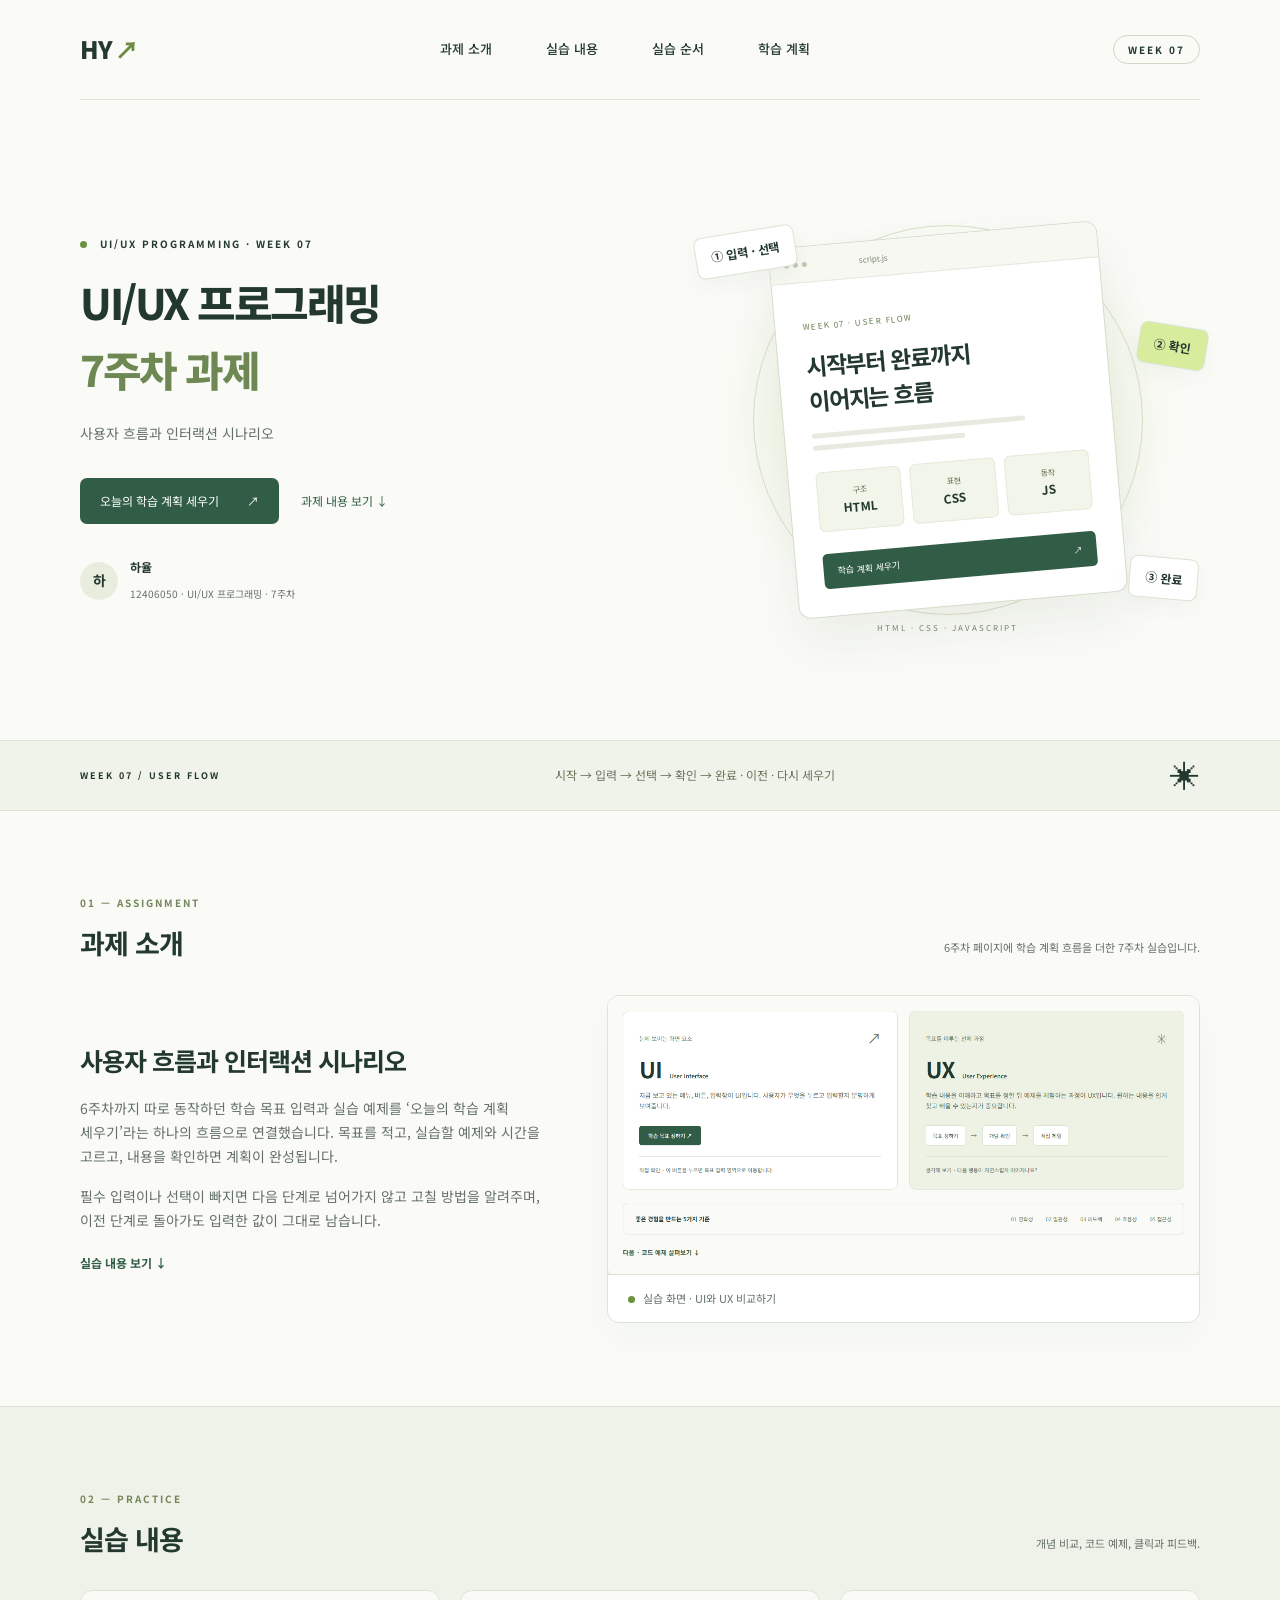
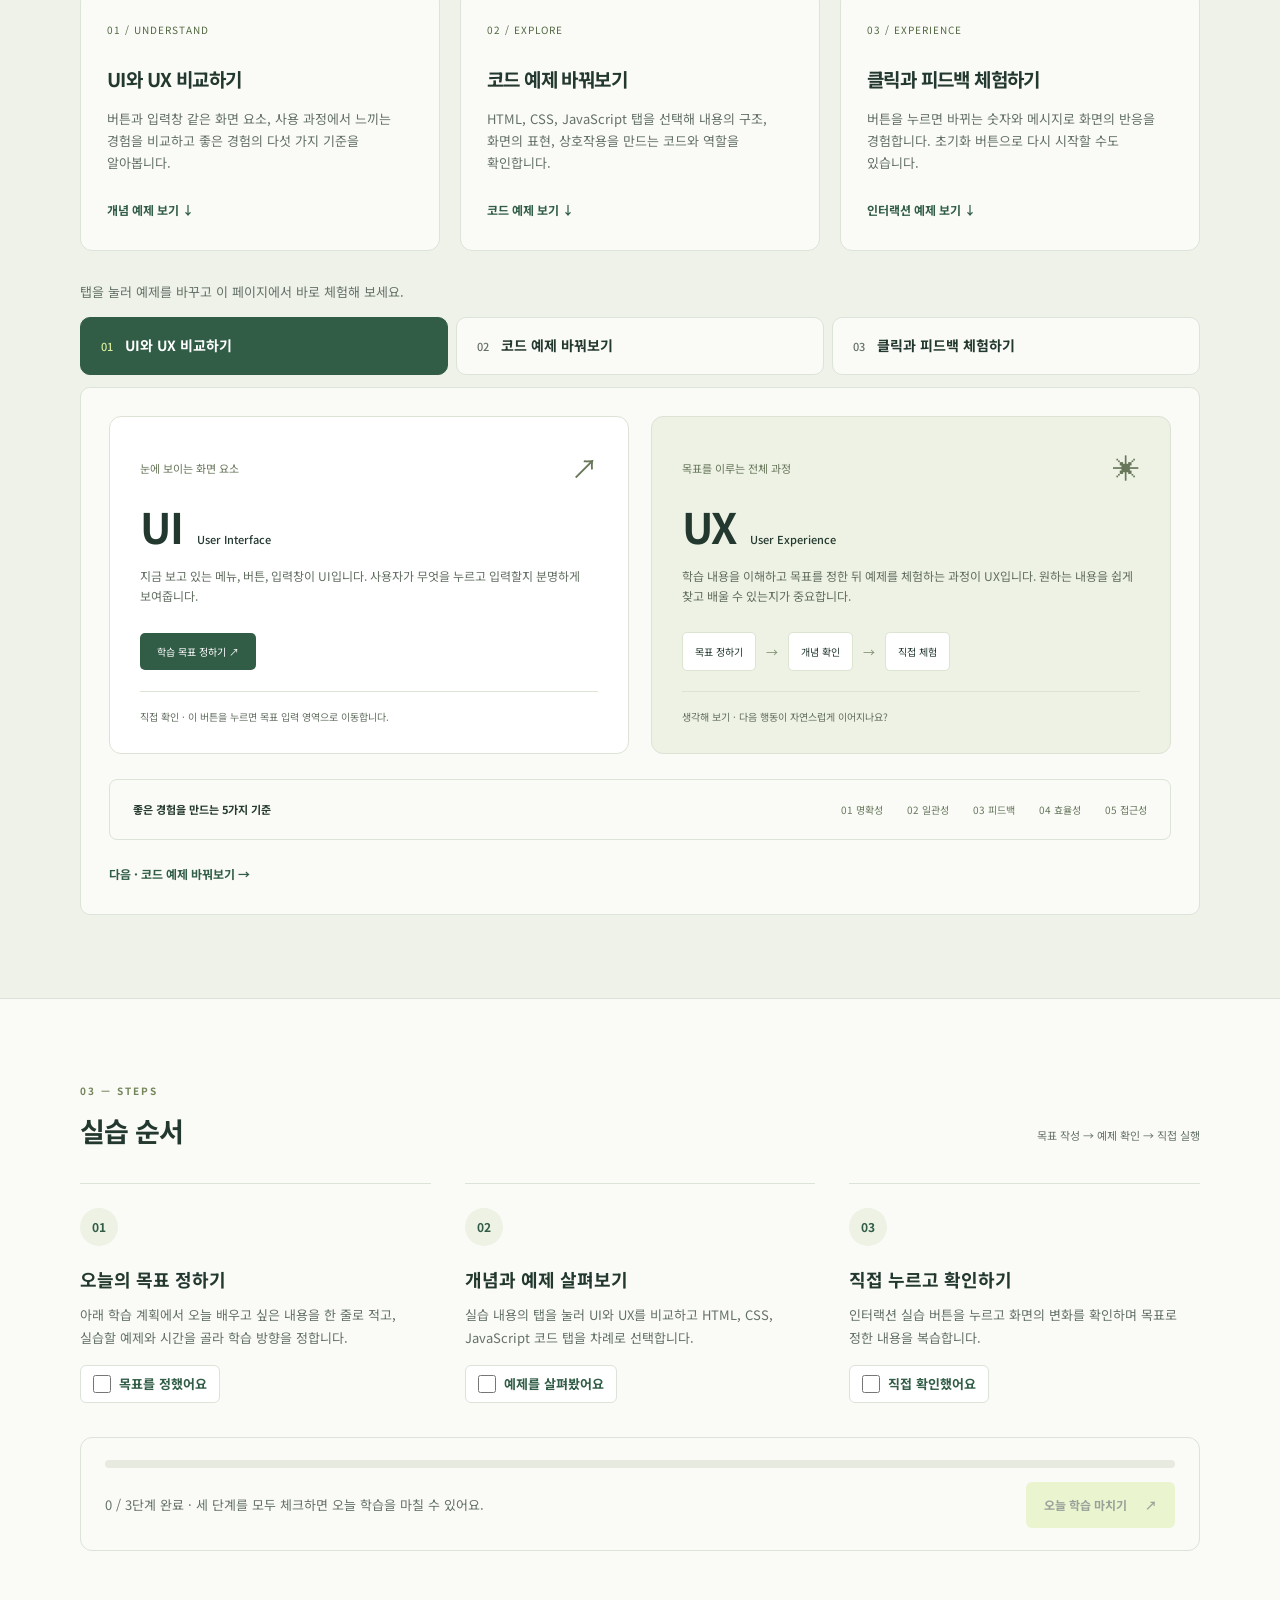
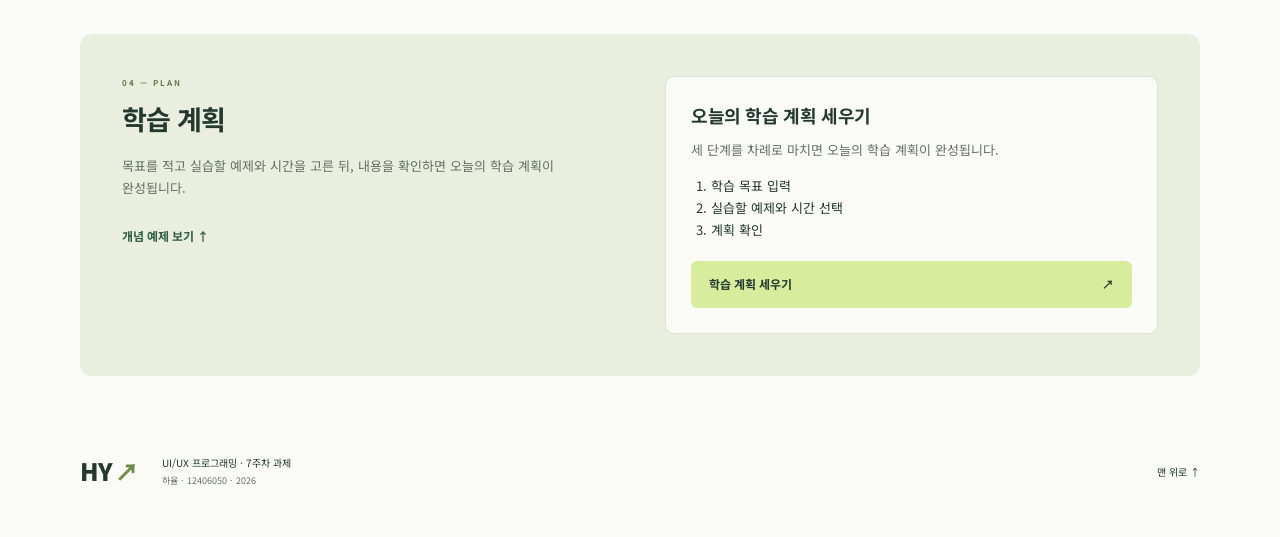
==== index.html @ 673c97c8 "feat(week7): 학습 계획 사용자 흐름 구현 - 시작 → 목표 입력 → 예제·시간 선택 → 계획 확인 → 완료 단계 추가 - 필수 입력·선택 누락 시 현재 단계 유지와 오류" ====
<!DOCTYPE html>
<html lang="ko">
<head>
  <meta charset="UTF-8">
  <meta name="viewport" content="width=device-width, initial-scale=1.0">
  <meta name="description" content="하율의 UI/UX 프로그래밍 7주차 과제. 6주차 페이지에 목표 입력, 예제·시간 선택, 확인, 완료로 이어지는 학습 계획 흐름을 더했습니다.">
  <title>UI/UX 프로그래밍 · 7주차 과제</title>
  <link rel="stylesheet" href="style.css">
</head>
<body class="service-page">
  <!-- UX 기획
    사용자: UI/UX 프로그래밍 과제와 실습 결과를 확인하는 사람.
    목적: 2주차에 작성한 HTML 구조와 페이지 내부 이동, 입력 및 클릭 동작을 확인한다.
    핵심 행동: 필요한 영역으로 이동하고, 예제를 펼쳐 확인한 뒤 학습 목표를 입력한다.
    정보 순서: 과제 제목과 주제 → 과제 소개 → 실습 내용 3개 → 실습 순서 3단계 → 학습 목표 입력 → 작성자 정보.
    3주차 CSS: 글자 크기·색으로 제목과 본문을 구분하고, 배경·테두리·여백으로 영역을 묶는다.
    과제 소개와 실습 내용 카드는 Flexbox로 배치하고, 입력창과 버튼에 hover·focus·active 상태를 보여준다.
    4주차 반응형: 내용과 읽는 순서는 그대로 두고 화면 너비에 따라 배치만 바꾼다.
    viewport로 기기 너비를 기준으로 삼고, 콘텐츠와 이미지는 width·max-width로 화면 안에 맞춘다.
    실습 내용 카드는 Grid로 열 수를 자동 조정하고, 768px 이하에서는 메뉴·카드·입력 폼을 한 열로 바꾼다.
    5주차 JavaScript: 학습 목표 폼의 제출을 감지해 처리 함수를 실행한다.
    입력값이 비었거나 5자 미만이면 오류 문구를, 목표를 정하면 완료 문구·색·버튼 상태를 함께 보여준다.
    6주차 이벤트: 실습 예제는 탭 3개로 바꿔 선택한 탭의 예제만 보여준다.
    목표를 입력하면(input) 글자 수를, 실습 순서를 체크하면(change) 진행 상황을, 학습 마치기 버튼을 누르면(click) 완료 상태를 보여준다.
    7주차 사용자 흐름: 주요 사용자는 이 페이지의 예제로 UI/UX를 처음 배우는 학습자이고, 목표는 오늘의 학습 계획을 완성하는 것이다.
    시작 → 목표 입력 → 예제·시간 선택 → 계획 확인 → 완료 순서로 진행하며, 완료 화면에서 고른 예제로 이동할 수 있으면 완료다.
    필수 입력·선택이 빠지면 현재 단계에 머물며 고칠 방법을 알려주고, 이전으로 돌아가도 값이 유지되며, 다시 세우기는 흐름을 초기화한다.
  -->
  <a class="skip-link" href="#main">본문 바로가기</a>
  <header id="top">
    <div class="header wrap">
      <a class="logo service-logo" href="#top" aria-label="과제 페이지 맨 위로">HY<span>↗</span></a>
      <nav aria-label="주요 메뉴">
        <a href="#about">과제 소개</a>
        <a href="#features">실습 내용</a>
        <a href="#steps">실습 순서</a>
        <a href="#start">학습 계획</a>
      </nav>
      <span class="week-label">WEEK 07</span>
    </div>
    <div class="hero wrap">
      <div class="hero-copy">
        <p class="eyebrow"><span class="dot"></span> UI/UX PROGRAMMING · WEEK 07</p>
        <h1>UI/UX 프로그래밍<span class="hero-tagline">7주차 과제</span></h1>
        <p class="hero-description">사용자 흐름과 인터랙션 시나리오</p>
        <a class="primary-link" href="#start" data-plan-start>오늘의 학습 계획 세우기 <span aria-hidden="true">↗</span></a>
        <a class="secondary-link" href="#about">과제 내용 보기 ↓</a>
        <div class="student"><span class="avatar" aria-hidden="true">하</span><div><strong>하율</strong><span>12406050 · UI/UX 프로그래밍 · 7주차</span></div></div>
      </div>
      <div class="hero-art" aria-hidden="true">
        <div class="orbit orbit-one"></div><div class="orbit orbit-two"></div>
        <span class="floating-label label-html">① 입력 · 선택</span>
        <div class="browser-card">
          <div class="browser-top"><span></span><span></span><span></span><small>script.js</small></div>
          <div class="browser-body"><span class="mini-tag">WEEK 07 · USER FLOW</span><p class="art-title">시작부터 완료까지<br>이어지는 흐름</p><div class="mock-line"></div><div class="mock-line short"></div><div class="mock-cards"><span>구조<br><b>HTML</b></span><span>표현<br><b>CSS</b></span><span>동작<br><b>JS</b></span></div><div class="mock-button">학습 계획 세우기 <span>↗</span></div></div>
        </div>
        <span class="floating-label label-css">② 확인</span><span class="floating-label label-js">③ 완료</span><span class="art-caption">HTML · CSS · JAVASCRIPT</span>
      </div>
    </div>
  </header>

  <main id="main">
    <div class="topic-strip"><div class="wrap"><span>WEEK 07 / USER FLOW</span><p>시작 → 입력 → 선택 → 확인 → 완료 · 이전 · 다시 세우기</p><span aria-hidden="true">✳</span></div></div>

    <section class="section wrap" id="about" aria-labelledby="about-title">
      <div class="section-heading"><div><p class="eyebrow">01 — ASSIGNMENT</p><h2 id="about-title">과제 소개</h2></div><p>6주차 페이지에 학습 계획 흐름을 더한 7주차 실습입니다.</p></div>
      <div class="about-layout">
        <div class="about-copy"><h3>사용자 흐름과 인터랙션 시나리오</h3><p>6주차까지 따로 동작하던 학습 목표 입력과 실습 예제를 ‘오늘의 학습 계획 세우기’라는 하나의 흐름으로 연결했습니다. 목표를 적고, 실습할 예제와 시간을 고르고, 내용을 확인하면 계획이 완성됩니다.</p><p>필수 입력이나 선택이 빠지면 다음 단계로 넘어가지 않고 고칠 방법을 알려주며, 이전 단계로 돌아가도 입력한 값이 그대로 남습니다.</p><a class="text-link" href="#features">실습 내용 보기 <span aria-hidden="true">↓</span></a></div>
        <figure class="service-preview">
          <img src="assets/images/service.png" alt="UI의 눈에 보이는 버튼과 UX의 목표 정하기·개념 확인·직접 체험 흐름을 나란히 비교하는 예제 화면" width="1118" height="527" loading="lazy">
          <figcaption><span class="dot" aria-hidden="true"></span>실습 화면 · UI와 UX 비교하기</figcaption>
        </figure>
      </div>
    </section>

    <section class="structure-section" id="features" aria-labelledby="features-title"><div class="section wrap">
      <div class="section-heading"><div><p class="eyebrow">02 — PRACTICE</p><h2 id="features-title">실습 내용</h2></div><p>개념 비교, 코드 예제, 클릭과 피드백.</p></div>
      <ul class="feature-grid">
        <li class="feature-card"><span class="feature-number" aria-hidden="true">01 / UNDERSTAND</span><h3>UI와 UX 비교하기</h3><p>버튼과 입력창 같은 화면 요소, 사용 과정에서 느끼는 경험을 비교하고 좋은 경험의 다섯 가지 기준을 알아봅니다.</p><a class="text-link" href="#concept">개념 예제 보기 <span aria-hidden="true">↓</span></a></li>
        <li class="feature-card"><span class="feature-number" aria-hidden="true">02 / EXPLORE</span><h3>코드 예제 바꿔보기</h3><p>HTML, CSS, JavaScript 탭을 선택해 내용의 구조, 화면의 표현, 상호작용을 만드는 코드와 역할을 확인합니다.</p><a class="text-link" href="#structure">코드 예제 보기 <span aria-hidden="true">↓</span></a></li>
        <li class="feature-card"><span class="feature-number" aria-hidden="true">03 / EXPERIENCE</span><h3>클릭과 피드백 체험하기</h3><p>버튼을 누르면 바뀌는 숫자와 메시지로 화면의 반응을 경험합니다. 초기화 버튼으로 다시 시작할 수도 있습니다.</p><a class="text-link" href="#practice">인터랙션 예제 보기 <span aria-hidden="true">↓</span></a></li>
      </ul>
      <!-- 기능 설명과 체험을 같은 영역에 배치해 별도 페이지 이동 없이 이용합니다.
           6주차: 예제 3개를 탭으로 전환합니다. JavaScript가 꺼져 있으면 세 예제를 모두 보여줍니다. -->
      <div class="feature-demos">
        <p class="demo-intro">탭을 눌러 예제를 바꾸고 이 페이지에서 바로 체험해 보세요.</p>
        <div class="demo-tabs" role="tablist" aria-label="실습 예제" hidden>
          <button id="tab-concept" class="demo-tab is-active" type="button" role="tab" aria-selected="true" aria-controls="concept" data-target="#concept"><span class="demo-number">01</span> UI와 UX 비교하기</button>
          <button id="tab-structure" class="demo-tab" type="button" role="tab" aria-selected="false" aria-controls="structure" data-target="#structure" tabindex="-1"><span class="demo-number">02</span> 코드 예제 바꿔보기</button>
          <button id="tab-practice" class="demo-tab" type="button" role="tab" aria-selected="false" aria-controls="practice" data-target="#practice" tabindex="-1"><span class="demo-number">03</span> 클릭과 피드백 체험하기</button>
        </div>
        <div class="demo-panel is-active" id="concept" role="tabpanel" aria-labelledby="tab-concept">
          <div class="demo-content">
            <div class="concept-grid">
              <article class="concept-card ui-card"><div class="card-top"><span>눈에 보이는 화면 요소</span><span class="symbol" aria-hidden="true">↗</span></div><h3>UI<span>User Interface</span></h3><p>지금 보고 있는 메뉴, 버튼, 입력창이 UI입니다. 사용자가 무엇을 누르고 입력할지 분명하게 보여줍니다.</p><div class="ui-example"><a class="example-button" href="#start" data-plan-start>학습 목표 정하기 ↗</a></div><p class="card-note">직접 확인 · 이 버튼을 누르면 목표 입력 영역으로 이동합니다.</p></article>
              <article class="concept-card ux-card"><div class="card-top"><span>목표를 이루는 전체 과정</span><span class="symbol" aria-hidden="true">✳</span></div><h3>UX<span>User Experience</span></h3><p>학습 내용을 이해하고 목표를 정한 뒤 예제를 체험하는 과정이 UX입니다. 원하는 내용을 쉽게 찾고 배울 수 있는지가 중요합니다.</p><div class="ux-example"><span>목표 정하기</span><i aria-hidden="true">→</i><span>개념 확인</span><i aria-hidden="true">→</i><span>직접 체험</span></div><p class="card-note">생각해 보기 · 다음 행동이 자연스럽게 이어지나요?</p></article>
            </div>
            <div class="principles"><strong>좋은 경험을 만드는 5가지 기준</strong><div><span>01 명확성</span><span>02 일관성</span><span>03 피드백</span><span>04 효율성</span><span>05 접근성</span></div></div>
            <a class="text-link demo-next" href="#structure">다음 · 코드 예제 바꿔보기 →</a>
          </div>
        </div>
        <div class="demo-panel" id="structure" role="tabpanel" aria-labelledby="tab-structure">
          <div class="demo-content">
            <p class="demo-description">탭을 선택해 HTML, CSS, JavaScript의 역할과 코드를 비교합니다.</p>
            <div class="tech-layout">
              <div class="tech-tabs" role="tablist" aria-label="웹 기술" aria-orientation="vertical">
                <button type="button" id="tab-html" role="tab" aria-selected="true" aria-controls="tech-panel" data-tech="html"><span class="tech-number">01</span><span><strong>HTML</strong><small>내용과 구조</small></span><span class="tab-arrow" aria-hidden="true">↗</span></button>
                <button type="button" id="tab-css" role="tab" aria-selected="false" aria-controls="tech-panel" tabindex="-1" data-tech="css"><span class="tech-number">02</span><span><strong>CSS</strong><small>디자인과 표현</small></span><span class="tab-arrow" aria-hidden="true">↗</span></button>
                <button type="button" id="tab-js" role="tab" aria-selected="false" aria-controls="tech-panel" tabindex="-1" data-tech="js"><span class="tech-number">03</span><span><strong>JavaScript</strong><small>동작과 상호작용</small></span><span class="tab-arrow" aria-hidden="true">↗</span></button>
              </div>
              <div class="code-panel" id="tech-panel" role="tabpanel" aria-labelledby="tab-html" tabindex="0"><div class="code-top"><span id="code-filename">index.html</span><span class="code-dots" aria-hidden="true">● ● ●</span></div><div class="code-content"><p id="tech-description">HTML은 제목, 문단, 이동 링크에 의미와 구조를 부여합니다.</p><pre><code id="code-example">&lt;section id="about"&gt;
  &lt;h2&gt;과제 소개&lt;/h2&gt;
  &lt;p&gt;HTML 구조와 내부 이동 실습&lt;/p&gt;
  &lt;a href="#features"&gt;실습 내용 보기&lt;/a&gt;
&lt;/section&gt;</code></pre><span class="code-note" id="tech-analogy">이 페이지에서 찾기 · 과제 소개와 실습 내용 영역</span></div></div>
            </div>
            <a class="text-link demo-next" href="#practice">다음 · 클릭과 피드백 체험하기 →</a>
          </div>
        </div>
        <div class="demo-panel" id="practice" role="tabpanel" aria-labelledby="tab-practice">
          <div class="demo-content demo-practice">
            <div><h3>내 행동에 화면이 답한다면.</h3><p class="practice-description">체험 버튼을 눌러보세요. 숫자와 메시지가 바뀌면 내 행동이 전달되었다는 것을 알 수 있습니다.</p><div class="feedback-flow"><span>버튼 누르기</span> → <span>화면 반응</span> → <span>결과 확인</span></div></div>
            <div class="interaction-card"><span class="live-label"><span class="dot" aria-hidden="true"></span> TRY IT HERE</span><div class="counter"><strong id="click-count">0</strong><span>번의 인터랙션</span></div><p id="feedback-message" role="status" aria-live="polite">아래 버튼으로 첫 인터랙션을 만들어 보세요.</p><button type="button" class="interaction-button" id="experience-button">클릭해 보세요 <span aria-hidden="true">↗</span></button><button type="button" class="reset-button" id="reset-button" disabled>처음으로 되돌리기</button></div>
          </div>
        </div>
      </div>
    </div></section>

    <section class="section wrap" id="steps" aria-labelledby="steps-title">
      <div class="section-heading"><div><p class="eyebrow">03 — STEPS</p><h2 id="steps-title">실습 순서</h2></div><p>목표 작성 → 예제 확인 → 직접 실행</p></div>
      <ol class="steps-list">
        <li><h3>오늘의 목표 정하기</h3><p>아래 학습 계획에서 오늘 배우고 싶은 내용을 한 줄로 적고, 실습할 예제와 시간을 골라 학습 방향을 정합니다.</p><label class="step-check"><input type="checkbox"> 목표를 정했어요</label></li>
        <li><h3>개념과 예제 살펴보기</h3><p>실습 내용의 탭을 눌러 UI와 UX를 비교하고 HTML, CSS, JavaScript 코드 탭을 차례로 선택합니다.</p><label class="step-check"><input type="checkbox"> 예제를 살펴봤어요</label></li>
        <li><h3>직접 누르고 확인하기</h3><p>인터랙션 실습 버튼을 누르고 화면의 변화를 확인하며 목표로 정한 내용을 복습합니다.</p><label class="step-check"><input type="checkbox"> 직접 확인했어요</label></li>
      </ol>
      <!-- 6주차: 체크한 단계 수에 따라 진행 문구·막대·버튼 상태가 바뀝니다. -->
      <div class="steps-progress" id="steps-progress" hidden>
        <div class="progress-track" aria-hidden="true"><span id="steps-bar"></span></div>
        <p id="steps-status" role="status" aria-live="polite">0 / 3단계 완료 · 세 단계를 모두 체크하면 오늘 학습을 마칠 수 있어요.</p>
        <button class="interaction-button" id="finish-button" type="button" disabled><span class="button-label">오늘 학습 마치기</span> <span class="button-icon" aria-hidden="true">↗</span></button>
      </div>
    </section>

    <section class="wrap reflection start-section" id="start" aria-labelledby="start-title">
      <div class="start-copy"><p class="eyebrow">04 — PLAN</p><h2 id="start-title">학습 계획</h2><p>목표를 적고 실습할 예제와 시간을 고른 뒤, 내용을 확인하면 오늘의 학습 계획이 완성됩니다.</p><a class="text-link" href="#concept">개념 예제 보기 <span aria-hidden="true">↑</span></a></div>
      <!-- 7주차: 시작 → 목표 입력 → 예제·시간 선택 → 계획 확인 → 완료로 이어지는 학습 계획 흐름.
           data-step이 붙은 단계 중 현재 단계만 보여줍니다. JavaScript가 꺼져 있으면 목표 입력 단계만 보입니다. -->
      <div class="plan-flow" id="plan-flow">
        <div class="plan-head" id="plan-head" hidden>
          <p id="plan-progress" role="status" aria-live="polite">1 / 3 · 목표 입력</p>
          <ol class="plan-track" aria-hidden="true"><li>목표 입력</li><li>예제·시간 선택</li><li>계획 확인</li></ol>
        </div>

        <!-- 시작: 흐름에 들어가기 전에 무엇을 하게 되는지 알려줍니다. -->
        <div class="plan-step plan-intro" data-step="0" hidden>
          <h3 class="plan-title">오늘의 학습 계획 세우기</h3>
          <p class="plan-help">세 단계를 차례로 마치면 오늘의 학습 계획이 완성됩니다.</p>
          <ol class="plan-outline"><li>학습 목표 입력</li><li>실습할 예제와 시간 선택</li><li>계획 확인</li></ol>
          <button class="interaction-button" id="plan-start" type="button"><span class="button-label">학습 계획 세우기</span> <span class="button-icon" aria-hidden="true">↗</span></button>
        </div>

        <!-- 1단계 입력: 5주차 학습 목표 폼. label과 연결된 입력 한 칸과 제출 버튼. -->
        <form class="plan-step" data-step="1" id="goal-form" action="#start" method="get" novalidate>
          <div class="goal-label-row"><label for="learning-goal">오늘의 학습 목표 <span>(필수)</span></label><span id="goal-count">0 / 80자</span></div>
          <input type="text" id="learning-goal" name="goal" placeholder="예: UI와 UX의 차이 이해하기" minlength="5" maxlength="80" required aria-describedby="goal-count goal-help goal-feedback">
          <button class="interaction-button" id="goal-submit" type="submit" disabled><span class="button-label">학습 목표 정하기</span> <span class="button-icon" aria-hidden="true">↗</span></button>
          <p id="goal-help">5자 이상 80자 이내로 적어주세요. 목표는 이 화면에서만 확인하며, 새로고침하면 지워집니다.</p>
          <p id="goal-feedback" role="status" aria-live="polite"></p>
          <button class="interaction-button" id="goal-next" type="button" hidden><span class="button-label">다음 · 실습 예제 고르기</span> <span class="button-icon" aria-hidden="true">→</span></button>
          <noscript><p>학습 계획 기능은 JavaScript가 필요합니다. 실습 예제는 위에서 모두 읽을 수 있습니다.</p></noscript>
        </form>

        <!-- 2단계 선택: 실습할 예제(필수)와 학습 시간. -->
        <div class="plan-step" data-step="2" hidden>
          <h3 class="plan-title" tabindex="-1">실습할 예제와 시간 고르기</h3>
          <fieldset class="plan-field" id="plan-example-field" aria-describedby="plan-example-error">
            <legend>실습할 예제 <span>(필수)</span></legend>
            <label class="plan-option"><input type="radio" name="plan-example" value="concept"><span>UI와 UX 비교하기</span></label>
            <label class="plan-option"><input type="radio" name="plan-example" value="structure"><span>코드 예제 바꿔보기</span></label>
            <label class="plan-option"><input type="radio" name="plan-example" value="practice"><span>클릭과 피드백 체험하기</span></label>
          </fieldset>
          <p class="plan-error" id="plan-example-error" role="alert"></p>
          <label class="plan-label" for="plan-time">학습 시간</label>
          <select id="plan-time" name="time"><option value="10">10분</option><option value="20" selected>20분</option><option value="30">30분</option></select>
          <div class="plan-actions">
            <button class="plan-back" id="plan-back-2" type="button"><span aria-hidden="true">←</span> 이전</button>
            <button class="interaction-button" id="plan-next-2" type="button"><span class="button-label">다음 · 계획 확인하기</span> <span class="button-icon" aria-hidden="true">→</span></button>
          </div>
        </div>

        <!-- 3단계 확인: 앞 단계에서 입력·선택한 값을 보여줍니다. -->
        <div class="plan-step" data-step="3" hidden>
          <h3 class="plan-title" tabindex="-1">계획 확인하기</h3>
          <p class="plan-help">내용이 맞으면 계획을 확정하세요. 고치려면 이전 단계로 돌아가면 됩니다.</p>
          <dl class="plan-summary">
            <div><dt>학습 목표</dt><dd data-summary="goal"></dd></div>
            <div><dt>실습 예제</dt><dd data-summary="example"></dd></div>
            <div><dt>학습 시간</dt><dd data-summary="time"></dd></div>
          </dl>
          <div class="plan-actions">
            <button class="plan-back" id="plan-back-3" type="button"><span aria-hidden="true">←</span> 이전</button>
            <button class="interaction-button" id="plan-confirm" type="button"><span class="button-label">이 계획으로 확정하기</span> <span class="button-icon" aria-hidden="true">✓</span></button>
          </div>
        </div>

        <!-- 완료: 확정한 계획과 다음 행동을 보여줍니다. -->
        <div class="plan-step plan-done" data-step="4" hidden>
          <p class="plan-badge"><span aria-hidden="true">✓</span> 계획 완료</p>
          <h3 class="plan-title" tabindex="-1">오늘의 학습 계획을 완성했습니다</h3>
          <dl class="plan-summary">
            <div><dt>학습 목표</dt><dd data-summary="goal"></dd></div>
            <div><dt>실습 예제</dt><dd data-summary="example"></dd></div>
            <div><dt>학습 시간</dt><dd data-summary="time"></dd></div>
          </dl>
          <p class="plan-help">이제 고른 예제로 실습을 시작해 보세요.</p>
          <div class="plan-actions">
            <a class="interaction-button" id="plan-go" href="#concept"><span class="button-label">고른 예제 시작하기</span> <span class="button-icon" aria-hidden="true">↑</span></a>
            <button class="plan-back" id="plan-restart" type="button">계획 다시 세우기</button>
          </div>
        </div>
      </div>
    </section>
  </main>

  <footer class="wrap footer"><a class="logo service-logo" href="#top">HY<span>↗</span></a><p>UI/UX 프로그래밍 · 7주차 과제<br><span>하율 · 12406050 · 2026</span></p><a class="back-top" href="#top">맨 위로 ↑</a></footer>

  <!-- 5주차: 화면 요소를 모두 만든 뒤 JavaScript를 실행하도록 body 끝에서 불러옵니다. -->
  <script src="script.js"></script>
  <script src="learning.js"></script>
</body>
</html>
---- style.css ----
@import url('https://fonts.googleapis.com/css2?family=Noto+Sans+KR:wght@400;500;600;700;800;900&display=swap');

:root{--ink:#23382e;--green:#315d47;--muted:#647168;--paper:#fafbf7;--line:#dce3d8;--lime:#d8ec9e}*{box-sizing:border-box}html{scroll-behavior:smooth;scroll-padding-top:30px}body{margin:0;background:var(--paper);color:var(--ink);font-family:'Noto Sans KR',sans-serif;line-height:1.7;word-break:keep-all}a{color:inherit;text-decoration:none}button{font:inherit;cursor:pointer}button:disabled{cursor:default;opacity:.45}button,a{-webkit-tap-highlight-color:transparent}a:focus-visible,button:focus-visible,[tabindex]:focus-visible{outline:3px solid #718e31;outline-offset:5px}.wrap{width:calc(100% - 64px);max-width:1120px;margin:auto}.header{height:100px;display:flex;align-items:center;justify-content:space-between;border-bottom:1px solid var(--line)}.logo{font-size:28px;font-weight:900;letter-spacing:-2px}.logo span{color:#708b43;padding-left:4px}.header nav{display:flex;flex-wrap:wrap;gap:34px;font-size:13px;font-weight:500}.header nav a:hover{color:#738e40}.week-label{border:1px solid #cdd6c5;border-radius:30px;padding:5px 14px;font-size:10px;letter-spacing:2px;font-weight:700}.hero{display:grid;grid-template-columns:1.15fr 1fr;align-items:center;min-height:590px;gap:35px}.eyebrow{font-size:10px;font-weight:700;letter-spacing:2px;margin:0 0 22px}.dot{display:inline-block;width:7px;height:7px;background:#6d923f;border-radius:50%;margin-right:8px}.hero h1{font-size:43px;line-height:1.45;letter-spacing:-2.5px;margin:0 0 23px;font-weight:800}.hero h1>span{color:#6d8852}.hero-description{font-size:15px;color:var(--muted);line-height:1.9;margin-bottom:28px}.primary-link{background:var(--green);color:white;padding:13px 20px;display:inline-flex;gap:28px;border-radius:7px;font-size:12px}.primary-link:hover{background:#204732}.student{display:flex;align-items:center;gap:12px;margin-top:33px}.avatar{background:#e8edde;width:38px;height:38px;display:grid;place-items:center;border-radius:50%;font-weight:700;font-size:14px}.student strong{display:block;font-size:12px}.student div>span{font-size:10px;color:var(--muted)}.hero-art{height:430px;position:relative;display:flex;align-items:center;justify-content:center;background:radial-gradient(ellipse,#e3edcf 0,transparent 68%)}.orbit{position:absolute;border:1px solid #d6dfc7;border-radius:50%;width:390px;height:390px}.orbit-two{width:310px;height:310px}.browser-card{width:330px;background:white;border:1px solid #d4decc;border-radius:12px;box-shadow:0 25px 50px #32472812;transform:rotate(-5deg);z-index:1;overflow:hidden}.browser-top{height:36px;border-bottom:1px solid #e5e9df;display:flex;align-items:center;gap:4px;padding:0 14px;background:#f6f8f1}.browser-top>span{height:5px;width:5px;border-radius:50%;background:#becab2}.browser-top small{font-size:8px;margin-left:48px;color:#7d8976}.browser-body{padding:27px}.mini-tag{font-size:8px;letter-spacing:1.5px;color:#657b4d}.browser-body h2{font-size:23px;line-height:1.5;letter-spacing:-1px;margin:12px 0 16px}.mock-line{height:5px;width:78%;background:#e7ebdf;margin:7px 0;border-radius:5px}.mock-line.short{width:56%}.mock-cards{display:flex;gap:9px;margin:22px 0}.mock-cards>span{flex:1;background:#f2f5e9;border:1px solid #e5e9d9;border-radius:6px;padding:12px 6px;font-size:8px;text-align:center;color:#647654}.mock-cards b{font-size:12px;color:var(--ink)}.mock-button{background:var(--green);border-radius:5px;padding:10px 14px;color:white;font-size:9px;display:flex;justify-content:space-between}.floating-label{position:absolute;z-index:2;background:#fff;border:1px solid #dce4d4;border-radius:8px;padding:10px 15px;box-shadow:0 8px 20px #3247280b;font-weight:700;font-size:12px}.label-html{top:26px;left:0;transform:rotate(-9deg)}.label-css{right:-7px;top:120px;background:var(--lime);transform:rotate(9deg)}.label-js{right:2px;bottom:36px;transform:rotate(5deg)}.art-caption{position:absolute;bottom:0;font-size:8px;letter-spacing:2px;color:#7b8870}.topic-strip{border-block:1px solid var(--line);background:#f0f3e9}.topic-strip>.wrap{display:flex;align-items:center;justify-content:space-between;gap:20px;min-height:69px}.topic-strip span:first-child{font-size:9px;letter-spacing:2px;font-weight:700}.topic-strip p{font-size:12px;color:#68755c}.topic-strip span:last-child{font-size:30px}.section{padding-top:83px;padding-bottom:83px}.section-heading{display:flex;align-items:end;justify-content:space-between;gap:20px;margin-bottom:31px}.section-heading .eyebrow{margin-bottom:12px;color:#738559}h2{font-size:27px;letter-spacing:-1.1px;line-height:1.5;margin:0}.section-heading>p{font-size:11px;color:var(--muted);margin-bottom:7px}.concept-grid{display:grid;grid-template-columns:1fr 1fr;gap:22px}.concept-card{border:1px solid #dce3d4;border-radius:12px;padding:28px 30px;background:white}.ux-card{background:#edf2e4}.card-top{display:flex;align-items:center;justify-content:space-between;font-size:11px;color:#68765a}.symbol{font-size:27px}.concept-card h3{font-size:42px;margin:8px 0 12px;line-height:1.3;letter-spacing:-1px}.concept-card h3 span{font-size:11px;font-weight:500;letter-spacing:0;margin-left:14px}.concept-card>p{font-size:12px;color:#626e61}.ui-example,.ux-example{display:flex;gap:10px;align-items:center;margin:24px 0 18px;min-height:43px}.example-button{padding:10px 17px;background:var(--green);color:white;font-size:10px;border-radius:5px}.example-input{border:1px solid #d8dfd1;border-radius:5px;padding:10px 15px;font-size:10px;color:#7b8475}.ux-example span{background:white;border:1px solid #dce4d2;padding:10px 12px;border-radius:5px;font-size:10px}.ux-example i{font-style:normal;font-size:12px;color:#829171}.concept-card .card-note{border-top:1px solid #dde4d5;padding-top:16px;font-size:10px;margin-bottom:0}.principles{margin-top:25px;border:1px solid var(--line);border-radius:8px;padding:20px 23px;display:flex;align-items:center;justify-content:space-between;gap:20px}.principles strong{font-size:11px}.principles>div{display:flex;gap:24px;font-size:10px;color:#67785c}.structure-section{background:#eff2e9;border-block:1px solid var(--line)}.tech-layout{display:grid;grid-template-columns:1fr 1.7fr;gap:24px}.tech-tabs{display:flex;flex-direction:column;gap:10px}.tech-tabs button{display:flex;align-items:center;gap:20px;text-align:left;width:100%;padding:20px 22px;border:1px solid #d9e1cf;border-radius:8px;color:var(--ink);background:transparent}.tech-tabs button[aria-selected=true]{background:var(--green);color:white;border-color:var(--green)}.tech-number{font-size:10px;opacity:.7}.tech-tabs strong{font-size:18px;display:block}.tech-tabs small{font-size:10px;opacity:.75}.tab-arrow{margin-left:auto}.code-panel{background:#22392f;border-radius:10px;color:#e1ebd5;overflow:hidden}.code-top{border-bottom:1px solid #ffffff15;display:flex;justify-content:space-between;padding:14px 24px;font:11px monospace;color:#b6c5aa}.code-dots{font-size:8px;letter-spacing:3px;opacity:.5}.code-content{padding:22px 27px}.code-content>p{font-size:11px;color:#c4d1bb;margin:0 0 23px}pre{font-size:13px;line-height:1.9;margin:0 0 22px;white-space:pre-wrap;overflow-wrap:anywhere;color:#d2e9aa}.code-note{font-size:10px;color:#a7b69b}.practice-section{display:grid;grid-template-columns:1fr 1fr;gap:70px;align-items:center}.practice-section .eyebrow{color:#738559;margin-bottom:17px}.practice-description{font-size:12px;color:var(--muted);line-height:1.9;margin:20px 0}.feedback-flow{font-size:10px;color:#728460;display:flex;gap:12px;margin-top:30px}.interaction-card{border:1px solid #dce3d3;background:white;border-radius:12px;padding:30px;text-align:center;box-shadow:0 8px 30px #243a2b04}.live-label{font-size:9px;letter-spacing:2px;color:#657651}.counter{margin:17px 0 5px}.counter strong{font-size:62px;font-weight:600;line-height:1.3;display:block;font-variant-numeric:tabular-nums}.counter>span{font-size:10px;color:var(--muted)}#feedback-message{font-size:11px;color:#647457;min-height:38px;display:grid;place-items:center}.interaction-button{border:0;border-radius:6px;background:var(--lime);color:var(--ink);font-size:12px;font-weight:700;display:flex;justify-content:space-between;width:100%;padding:13px 18px}.interaction-button:hover{background:#c9e484}.interaction-button:active{transform:translateY(1px)}.reset-button{display:block;margin:13px auto 0;border:0;background:transparent;font-size:10px;color:#67765d;text-decoration:underline;text-underline-offset:3px}.reflection{border-radius:12px;background:#e9eedf;padding:32px;display:flex;align-items:center;gap:24px}.reflection-icon{font-size:46px;color:#6f854e}.reflection .eyebrow{font-size:8px;margin-bottom:9px;color:#647a4a}.reflection h2{font-size:19px}.reflection p:last-child{font-size:11px;line-height:1.9;color:#65725a;margin-bottom:0}.reflection-week{margin-left:auto;font-size:74px;line-height:1;font-weight:800;color:#cfdbc0;letter-spacing:-5px}.footer{display:flex;align-items:center;gap:24px;padding-block:45px;margin-top:30px}.footer p{font-size:10px}.footer p span{color:var(--muted);font-size:9px}.back-top{margin-left:auto;font-size:10px}.skip-link{position:fixed;top:-100px;left:20px;z-index:10;background:white;padding:12px}.skip-link:focus{top:10px}
@media(min-width:1400px){.hero{min-height:650px}}@media(max-width:1000px){.hero h1{font-size:35px}.hero-art{transform:scale(.9)}.section-heading{align-items:start;flex-direction:column;gap:5px}.principles{align-items:start;flex-direction:column;gap:12px}.practice-section{gap:35px}.ux-example{gap:6px}.ux-example span{padding:9px 8px}.concept-card{padding:23px}.reflection-week{display:none}}
@media(prefers-reduced-motion:reduce){html{scroll-behavior:auto}}
.skip-link:not(:focus){clip-path:inset(50%);width:1px;height:1px;overflow:hidden;white-space:nowrap;padding:0}

/* 2주차: 1주차의 색상과 컴포넌트를 이어 사용하는 과제 페이지. */
.feature-demos { margin-top: 30px; }
.demo-intro, .demo-description { font-size: 13px; color: var(--muted); }
.demo-description { margin: 0 0 24px; }
.demo-panel { margin-top: 12px; border: 1px solid var(--line); border-radius: 10px; background: var(--paper); scroll-margin-top: 110px; }
.demo-number { font-size: 11px; font-weight: 500; color: var(--muted); }
.demo-content { padding: 28px; }
.demo-next { margin-top: 24px; }
.demo-practice { display: grid; grid-template-columns: 1fr 1fr; gap: 40px; align-items: center; }
.demo-practice h3 { font-size: 23px; line-height: 1.5; margin: 0; }
[hidden] { display: none !important; }
.service-logo { font-size: 24px; letter-spacing: -1.5px; white-space: nowrap; }
.hero-tagline { display: block; margin-top: 10px; }
.service-page .hero { min-height: 640px; }
.service-page .hero h1 { font-size: 42px; line-height: 1.35; }
.service-page .hero-description { font-size: 14px; }
.secondary-link { display: inline-block; margin: 16px 0 0 18px; font-size: 12px; color: var(--green); }
.secondary-link:hover, .text-link:hover { text-decoration: underline; text-underline-offset: 5px; }
.art-title { font-size: 23px; line-height: 1.5; letter-spacing: -1px; font-weight: 700; margin: 12px 0 16px; }
/* 3주차: 과제 소개의 글과 이미지를 Flexbox로 나란히 배치합니다. */
.about-layout { display: flex; gap: 54px; align-items: center; }
.about-copy { flex: 1; min-width: 0; }
.about-copy h3 { font-size: 25px; line-height: 1.5; letter-spacing: -1px; margin: 0 0 18px; }
.about-copy p { font-size: 14px; color: var(--muted); margin: 0 0 16px; }
.text-link { display: inline-block; font-size: 12px; font-weight: 700; color: var(--green); }
.service-preview { flex: 1.25; min-width: 0; margin: 0; background: #fff; border: 1px solid var(--line); border-radius: 12px; overflow: hidden; box-shadow: 0 16px 35px #23382e08; }
.service-preview img { display: block; width: 100%; max-width: 100%; height: auto; }
.service-preview figcaption { border-top: 1px solid var(--line); padding: 14px 20px; font-size: 11px; color: var(--muted); }
/* 4주차: 실습 내용 카드 목록을 Grid로 바꿔 화면 너비에 따라 열 수를 자동으로 조정합니다. */
.feature-grid { display: grid; grid-template-columns: repeat(auto-fit, minmax(260px, 1fr)); align-items: stretch; gap: 20px; list-style: none; margin: 0; padding: 0; }
.feature-card { min-width: 0; display: flex; flex-direction: column; align-items: flex-start; background: var(--paper); border: 1px solid var(--line); border-radius: 12px; padding: 30px 26px; }
.feature-number { font-size: 10px; letter-spacing: 1px; color: #526842; }
.feature-card h3 { font-size: 19px; letter-spacing: -.6px; margin: 25px 0 12px; }
.feature-card p { font-size: 13px; color: var(--muted); margin: 0 0 26px; }
.feature-card .text-link { margin-top: auto; }
.steps-list { display: grid; grid-template-columns: repeat(3, 1fr); gap: 34px; list-style: none; margin: 0; padding: 0; counter-reset: step; }
.steps-list li { counter-increment: step; border-top: 1px solid var(--line); padding-top: 24px; }
.steps-list li::before { content: '0' counter(step); display: grid; place-items: center; width: 38px; height: 38px; background: #edf2e4; border-radius: 50%; color: var(--green); font-size: 12px; font-weight: 700; }
.steps-list h3 { font-size: 18px; margin: 18px 0 10px; }
.steps-list p { font-size: 13px; color: var(--muted); margin: 0; }
.start-section { display: grid; grid-template-columns: 1fr 1fr; gap: 50px; padding: 42px; }
.start-section h2 { font-size: 27px; }
.start-copy > p:not(.eyebrow) { color: var(--muted); font-size: 13px; margin: 16px 0 22px; }
#goal-form { display: flex; flex-wrap: wrap; gap: 10px; min-width: 0; }
#goal-form label { display: block; font-weight: 700; font-size: 13px; }
#goal-form label span { font-weight: 400; color: var(--muted); font-size: 11px; }
#learning-goal { flex: 999 1 200px; min-width: 0; min-height: 46px; border: 1px solid #a5b39a; border-radius: 5px; padding: 11px 13px; color: var(--ink); background: #fff; font: inherit; font-size: 16px; }
#learning-goal::placeholder { color: #687466; font-size: 13px; }
#learning-goal:focus-visible { outline: 3px solid #718e31; outline-offset: 3px; }
#goal-submit { flex: 1 0 auto; width: auto; align-items: center; gap: 18px; }
#goal-help { width: 100%; color: var(--muted); font-size: 11px; margin: 0 0 7px; }
#goal-feedback { width: 100%; margin: 0; font-size: 12px; color: var(--muted); overflow-wrap: anywhere; }
#goal-feedback:empty { display: none; }
#goal-next { align-items: center; margin-top: 4px; }
#goal-form noscript { width: 100%; }
.service-page .footer p { margin: 0; }

@media (max-width: 1000px) {
  .service-page .hero h1 { font-size: 35px; }
  .about-layout { gap: 28px; }
  .feature-card { padding: 25px 20px; }
  .feature-card h3 { font-size: 17px; }
  .start-section { padding: 30px; gap: 28px; }
}
@media (max-width: 380px) {
  .service-page .hero-art { transform: scale(.82); }
  .service-page .secondary-link { margin-left: 0; display: block; }
}

/* 3주차: 링크·입력창·버튼의 hover·focus·active 상태 피드백. */
.header nav a { padding: 6px 10px; border-radius: 6px; transition: background-color .2s ease, color .2s ease; }
.header nav a:hover { background-color: #e8edde; }
.primary-link, .interaction-button { transition: background-color .2s ease, transform .1s ease; }
.primary-link:active { transform: translateY(1px); }
.interaction-button:focus-visible { outline: 3px solid #718e31; outline-offset: 3px; }
.feature-card { transition: border-color .2s ease, box-shadow .2s ease; }
.feature-card:hover { border-color: #b9c8a8; box-shadow: 0 10px 24px #23382e0d; }
#learning-goal { transition: border-color .2s ease, outline-color .2s ease; }
#learning-goal:hover { border-color: #718e31; }
#learning-goal:focus { border-color: var(--green); outline: 3px solid #cfe0a4; outline-offset: 2px; }
#learning-goal:focus-visible { outline-color: #718e31; }

/* 5주차: 학습 목표 처리 결과를 안내 문구·색·버튼 상태로 함께 보여줍니다. */
#goal-feedback.is-success, #goal-feedback.is-error { padding: 10px 14px; border-radius: 6px; font-weight: 500; }
#goal-feedback.is-success { color: var(--green); background-color: #edf2e4; }
#goal-feedback.is-error { color: #a1372b; background-color: #fbecea; }
#learning-goal[aria-invalid="true"] { border-color: #a1372b; }
.interaction-button.is-success:disabled { opacity: 1; background-color: #e8edde; color: var(--green); }

/* 6주차: 실습 예제 탭의 기본·선택 상태 */
.demo-tabs { display: flex; flex-wrap: wrap; gap: 8px; margin-top: 14px; }
.demo-tab { flex: 1 1 200px; display: flex; align-items: center; gap: 12px; padding: 16px 20px; border: 1px solid var(--line); border-radius: 10px; background-color: var(--paper); color: var(--ink); font-size: 14px; font-weight: 700; text-align: left; transition: background-color .2s ease, border-color .2s ease, color .2s ease; }
.demo-tab:hover { background-color: #e8edde; }
.demo-tab.is-active { background-color: var(--green); border-color: var(--green); color: #fff; }
.demo-tab.is-active .demo-number { color: var(--lime); }

/* 6주차: 학습 목표 글자 수(input) */
.goal-label-row { display: flex; align-items: baseline; justify-content: space-between; gap: 12px; width: 100%; }
#goal-count { font-size: 11px; color: var(--muted); font-variant-numeric: tabular-nums; white-space: nowrap; transition: color .2s ease; }
#goal-count.is-ready { color: var(--green); font-weight: 700; }

/* 6주차: 실습 순서 체크(change)와 학습 마치기(click) */
.step-check { display: inline-flex; align-items: center; gap: 8px; margin-top: 16px; padding: 7px 12px; border: 1px solid var(--line); border-radius: 6px; background-color: #fff; color: var(--green); font-size: 13px; font-weight: 700; cursor: pointer; transition: background-color .2s ease, border-color .2s ease; }
.step-check:hover { border-color: #b9c8a8; }
.step-check input { width: 18px; height: 18px; margin: 0; accent-color: var(--green); cursor: pointer; }
.steps-list li.is-done { border-top-color: var(--green); }
.steps-list li.is-done::before { content: '✓'; background-color: var(--green); color: #fff; }
.steps-list li.is-done .step-check { background-color: #edf2e4; border-color: #b9c8a8; }
.steps-progress { display: grid; grid-template-columns: 1fr auto; align-items: center; gap: 14px 24px; margin-top: 34px; padding: 22px 24px; border: 1px solid var(--line); border-radius: 12px; background-color: var(--paper); transition: background-color .2s ease, border-color .2s ease; }
.progress-track { grid-column: 1 / -1; height: 8px; border-radius: 8px; background-color: #e7ebdf; overflow: hidden; }
#steps-bar { display: block; width: 0; height: 100%; border-radius: inherit; background-color: var(--green); transition: width .3s ease; }
#steps-status { margin: 0; font-size: 13px; color: var(--muted); }
#finish-button { width: auto; align-items: center; gap: 18px; }
.steps-progress.is-ready #steps-status, .steps-progress.is-complete #steps-status { color: var(--green); font-weight: 700; }
.steps-progress.is-complete { background-color: #edf2e4; border-color: #b9c8a8; }
.steps-progress.is-complete #finish-button { background-color: #fff; }

/* 7주차: 학습 계획 흐름의 틀과 진행 표시. 5주차 폼의 테두리와 여백은 흐름 전체를 감싸는 .plan-flow로 옮겼습니다. */
.start-section { align-items: start; }
.plan-flow { min-width: 0; padding: 25px; border: 1px solid var(--line); border-radius: 9px; background-color: var(--paper); transition: border-color .2s ease, box-shadow .2s ease; }
.plan-flow.is-complete { border-color: var(--green); box-shadow: 0 0 0 1px var(--green); }
.plan-head { margin-bottom: 20px; }
#plan-progress { margin: 0 0 10px; font-size: 12px; font-weight: 700; color: var(--green); }
.plan-track { display: flex; gap: 6px; list-style: none; margin: 0; padding: 0; }
.plan-track li { flex: 1; min-width: 0; padding-top: 8px; border-top: 4px solid #e7ebdf; font-size: 11px; line-height: 1.5; color: var(--muted); transition: border-color .2s ease, color .2s ease; }
.plan-track li.is-done { border-top-color: #9db58a; }
.plan-track li.is-current { border-top-color: var(--green); color: var(--green); font-weight: 700; }
.plan-title { margin: 0 0 10px; font-size: 18px; line-height: 1.5; letter-spacing: -.4px; }
.plan-help { margin: 0 0 14px; font-size: 13px; color: var(--muted); }
.plan-outline { margin: 0 0 20px; padding-left: 20px; font-size: 13px; }
#plan-start { align-items: center; }

/* 7주차: 예제·시간 선택과 선택 누락 오류 */
.plan-field { min-width: 0; margin: 0; padding: 0; border: 0; }
.plan-field legend, .plan-label { display: block; padding: 0; font-size: 13px; font-weight: 700; }
.plan-field legend span { font-size: 11px; font-weight: 400; color: var(--muted); }
.plan-option { display: flex; align-items: center; gap: 10px; min-height: 46px; margin-top: 8px; padding: 10px 14px; border: 1px solid #a5b39a; border-radius: 6px; background-color: #fff; font-size: 14px; cursor: pointer; transition: background-color .2s ease, border-color .2s ease; }
.plan-option:hover { border-color: #718e31; }
.plan-option input { flex: none; width: 18px; height: 18px; margin: 0; accent-color: var(--green); cursor: pointer; }
.plan-option.is-selected { border-color: var(--green); background-color: #edf2e4; font-weight: 700; }
.plan-field.has-error .plan-option { border-color: #a1372b; }
.plan-error { margin: 10px 0 0; padding: 10px 14px; border-radius: 6px; background-color: #fbecea; color: #a1372b; font-size: 12px; font-weight: 500; }
.plan-error:empty { display: none; }
.plan-label { margin: 18px 0 8px; }
#plan-time { width: 100%; min-height: 46px; padding: 10px 13px; border: 1px solid #a5b39a; border-radius: 5px; background-color: #fff; color: var(--ink); font: inherit; font-size: 16px; transition: border-color .2s ease; }
#plan-time:hover { border-color: #718e31; }
#plan-time:focus-visible { outline: 3px solid #718e31; outline-offset: 3px; }

/* 7주차: 확인·완료 화면과 이전·다음 버튼 */
.plan-summary { margin: 0; border: 1px solid var(--line); border-radius: 8px; background-color: #fff; }
.plan-summary > div { display: grid; grid-template-columns: 76px 1fr; gap: 12px; padding: 12px 14px; }
.plan-summary > div + div { border-top: 1px solid var(--line); }
.plan-summary dt { font-size: 12px; color: var(--muted); }
.plan-summary dd { min-width: 0; margin: 0; font-size: 14px; font-weight: 700; overflow-wrap: anywhere; }
.plan-actions { display: flex; flex-wrap: wrap; gap: 10px; margin-top: 20px; }
.plan-actions .interaction-button { flex: 1 1 180px; width: auto; align-items: center; gap: 18px; }
.plan-back { padding: 13px 18px; border: 1px solid #a5b39a; border-radius: 6px; background-color: #fff; color: var(--green); font-size: 12px; font-weight: 700; transition: background-color .2s ease, transform .1s ease; }
.plan-back:hover { background-color: #e8edde; }
.plan-back:active { transform: translateY(1px); }
.plan-back:focus-visible { outline: 3px solid #718e31; outline-offset: 3px; }
.plan-badge { display: inline-block; margin: 0 0 12px; padding: 3px 12px; border-radius: 30px; background-color: var(--green); color: #fff; font-size: 11px; font-weight: 700; }
.plan-done .plan-help { margin: 16px 0 0; }
.plan-done .plan-actions { flex-direction: column; margin-top: 12px; }
.plan-done .plan-actions .interaction-button { flex: none; width: 100%; }

@media (prefers-reduced-motion: reduce) {
  .header nav a, .primary-link, .interaction-button, .feature-card, #learning-goal, .demo-tab, .step-check, .steps-progress, #steps-bar, #goal-count, .plan-flow, .plan-track li, .plan-option, #plan-time, .plan-back { transition: none; }
}

/* 4주차: 뷰포트 너비가 768px 이하일 때 메뉴·카드·입력 폼을 한 열로 바꾸고 글자와 여백을 조정합니다.
   1~3주차의 720px 모바일 규칙도 이 조건 안으로 옮겨 전환 기준을 768px 하나로 통일했습니다. */
@media (max-width: 768px) {
  /* 1주차: 공통 레이아웃과 개념·코드 예제 */
  .wrap { width: calc(100% - 36px); }
  .header { height: 76px; }
  .header nav { gap: 16px; font-size: 10px; }
  .week-label { display: none; }
  .hero { grid-template-columns: 1fr; gap: 0; padding-top: 46px; padding-bottom: 28px; }
  .hero h1 { font-size: clamp(29px,6.5vw,42px); letter-spacing: -1.7px; }
  .hero-description { font-size: 13px; }
  .hero-art { width: 100%; max-width: 390px; justify-self: center; height: 400px; margin-top: 20px; transform: scale(.9); }
  .orbit { width: 340px; height: 340px; }
  .browser-card { width: 300px; }
  .label-html { left: -5px; }
  .label-css { right: -5px; }
  .label-js { right: 0; }
  .topic-strip>.wrap { gap: 10px; padding-block: 12px; }
  .topic-strip span:first-child { font-size: 8px; letter-spacing: 1px; white-space: nowrap; }
  .topic-strip p { font-size: 10px; }
  .topic-strip span:last-child { display: none; }
  .section { padding-block: 54px; }
  h2 { font-size: 24px; }
  .concept-grid, .tech-layout, .practice-section { grid-template-columns: 1fr; }
  .concept-card { padding: 25px; }
  .principles>div { flex-wrap: wrap; gap: 10px 20px; }
  .tech-tabs button { padding: 13px 18px; }
  .tech-tabs strong { font-size: 16px; }
  .code-content { padding: 22px 20px; }
  .practice-section { gap: 28px; }
  .reflection { padding: 25px; align-items: start; gap: 15px; }
  .reflection-icon { font-size: 26px; }
  .reflection h2 { font-size: 17px; }
  .reflection p br { display: none; }
  .footer { padding-block: 25px; gap: 17px; }
  .eyebrow { font-size: 9px; }

  /* 2주차: 실습 예제 */
  .demo-content { padding: 20px 14px; }
  .demo-content .concept-card { padding: 20px 16px; }
  .demo-practice { grid-template-columns: 1fr; gap: 24px; }
  .demo-content .ux-example { flex-wrap: wrap; }
  .demo-content .feedback-flow { flex-wrap: wrap; gap: 8px; }
  .demo-content .interaction-card { padding: 24px 18px; }

  /* 3주차: 과제 소개·실습 순서·학습 목표 영역 */
  .service-page .header { height: auto; min-height: 98px; flex-wrap: wrap; gap: 12px; padding-block: 17px; }
  .service-page .hero { min-height: 0; }
  .service-page .hero-description br { display: none; }
  .secondary-link { margin-left: 12px; font-size: 11px; }
  .steps-list, .start-section { grid-template-columns: 1fr; }
  .about-layout { flex-direction: column; align-items: stretch; }
  .about-copy h3 { font-size: 23px; }
  .feature-card { padding: 26px; }
  .feature-card h3 { margin-top: 17px; font-size: 20px; }
  .steps-list { gap: 24px; }
  .steps-list li { position: relative; padding: 23px 0 0 55px; }
  .steps-list li::before { position: absolute; left: 0; top: 25px; }
  .steps-list h3 { margin-top: 0; }
  .start-section { padding: 25px 20px; gap: 24px; }
  .service-page .footer { flex-wrap: wrap; }
  .service-page .footer .back-top { font-size: 12px; }

  /* 4주차: 제목과 본문 글자 크기, 세로 여백 */
  .service-page .hero h1 { font-size: 32px; }
  .service-page .hero-description { font-size: 14px; }
  .section-heading > p { font-size: 12px; }
  .feature-card p, .steps-list p { font-size: 14px; }
  .service-page .footer p { font-size: 12px; }
  .service-page .footer p span { font-size: 11px; }

  /* 4주차: 메뉴를 세로로 쌓습니다. */
  .service-page .header nav { width: 100%; flex-direction: column; align-items: stretch; gap: 2px; font-size: 14px; }
  .service-page .header nav a { padding: 9px 12px; }

  /* 4주차: 실습 내용 카드를 한 열로 배치합니다. */
  .feature-grid { grid-template-columns: 1fr; }

  /* 4주차: 학습 목표 입력창과 버튼을 세로로 배치합니다. */
  #goal-form { flex-direction: column; align-items: stretch; }
  #learning-goal, #goal-submit { flex: none; width: 100%; }
  #goal-submit { min-height: 48px; }

  /* 6주차: 탭을 세로로 쌓고, 진행 상황과 버튼을 한 열로 배치합니다. */
  .demo-tabs { flex-direction: column; }
  .demo-tab { flex: none; width: 100%; padding: 14px 16px; font-size: 13px; }
  .demo-panel { scroll-margin-top: 200px; }
  .step-check { min-height: 44px; }
  .steps-progress { grid-template-columns: 1fr; padding: 20px 16px; }
  #finish-button { width: 100%; min-height: 48px; }

  /* 7주차: 학습 계획 단계의 여백을 줄이고, 선택지와 버튼을 누르기 쉬운 높이로 맞춥니다. */
  .plan-flow { padding: 20px 16px; }
  .plan-option, .plan-back, .plan-actions .interaction-button, #plan-start, #goal-next { min-height: 48px; }
  .plan-summary > div { grid-template-columns: 1fr; gap: 2px; }
}
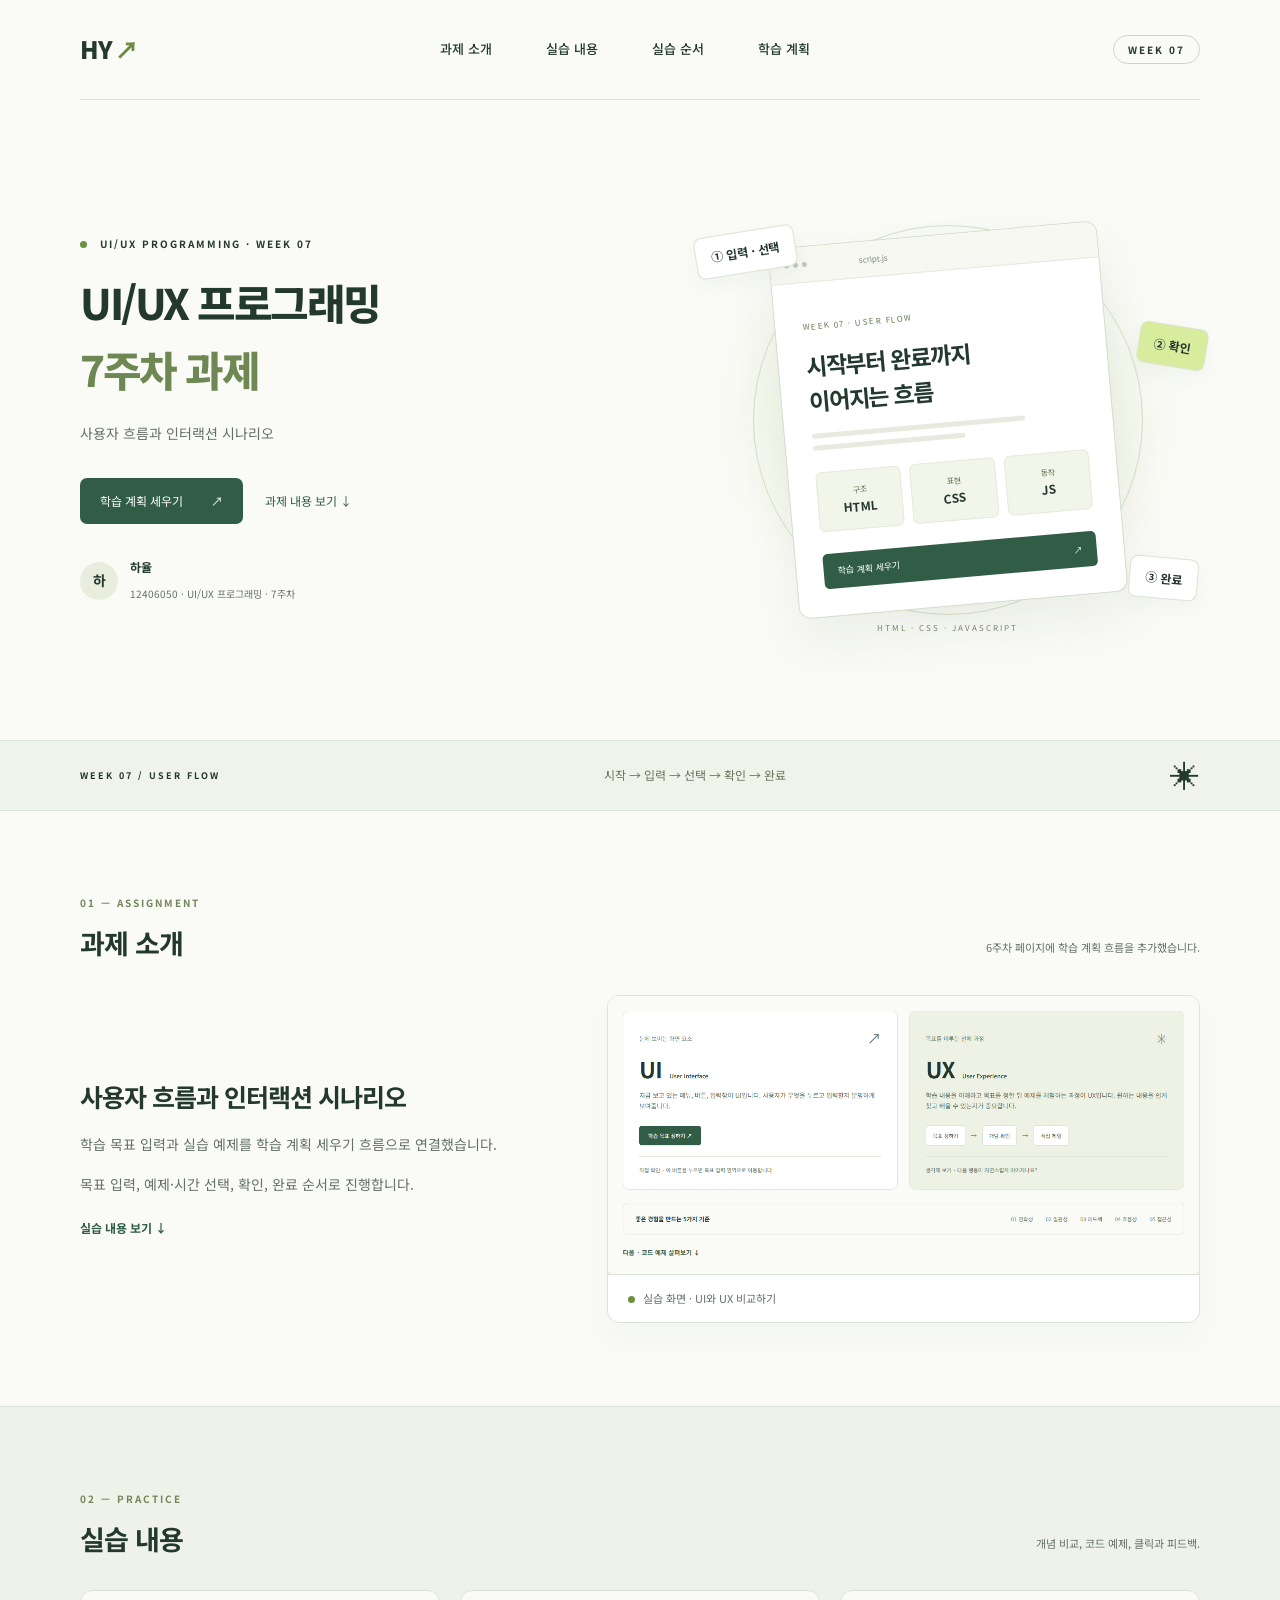
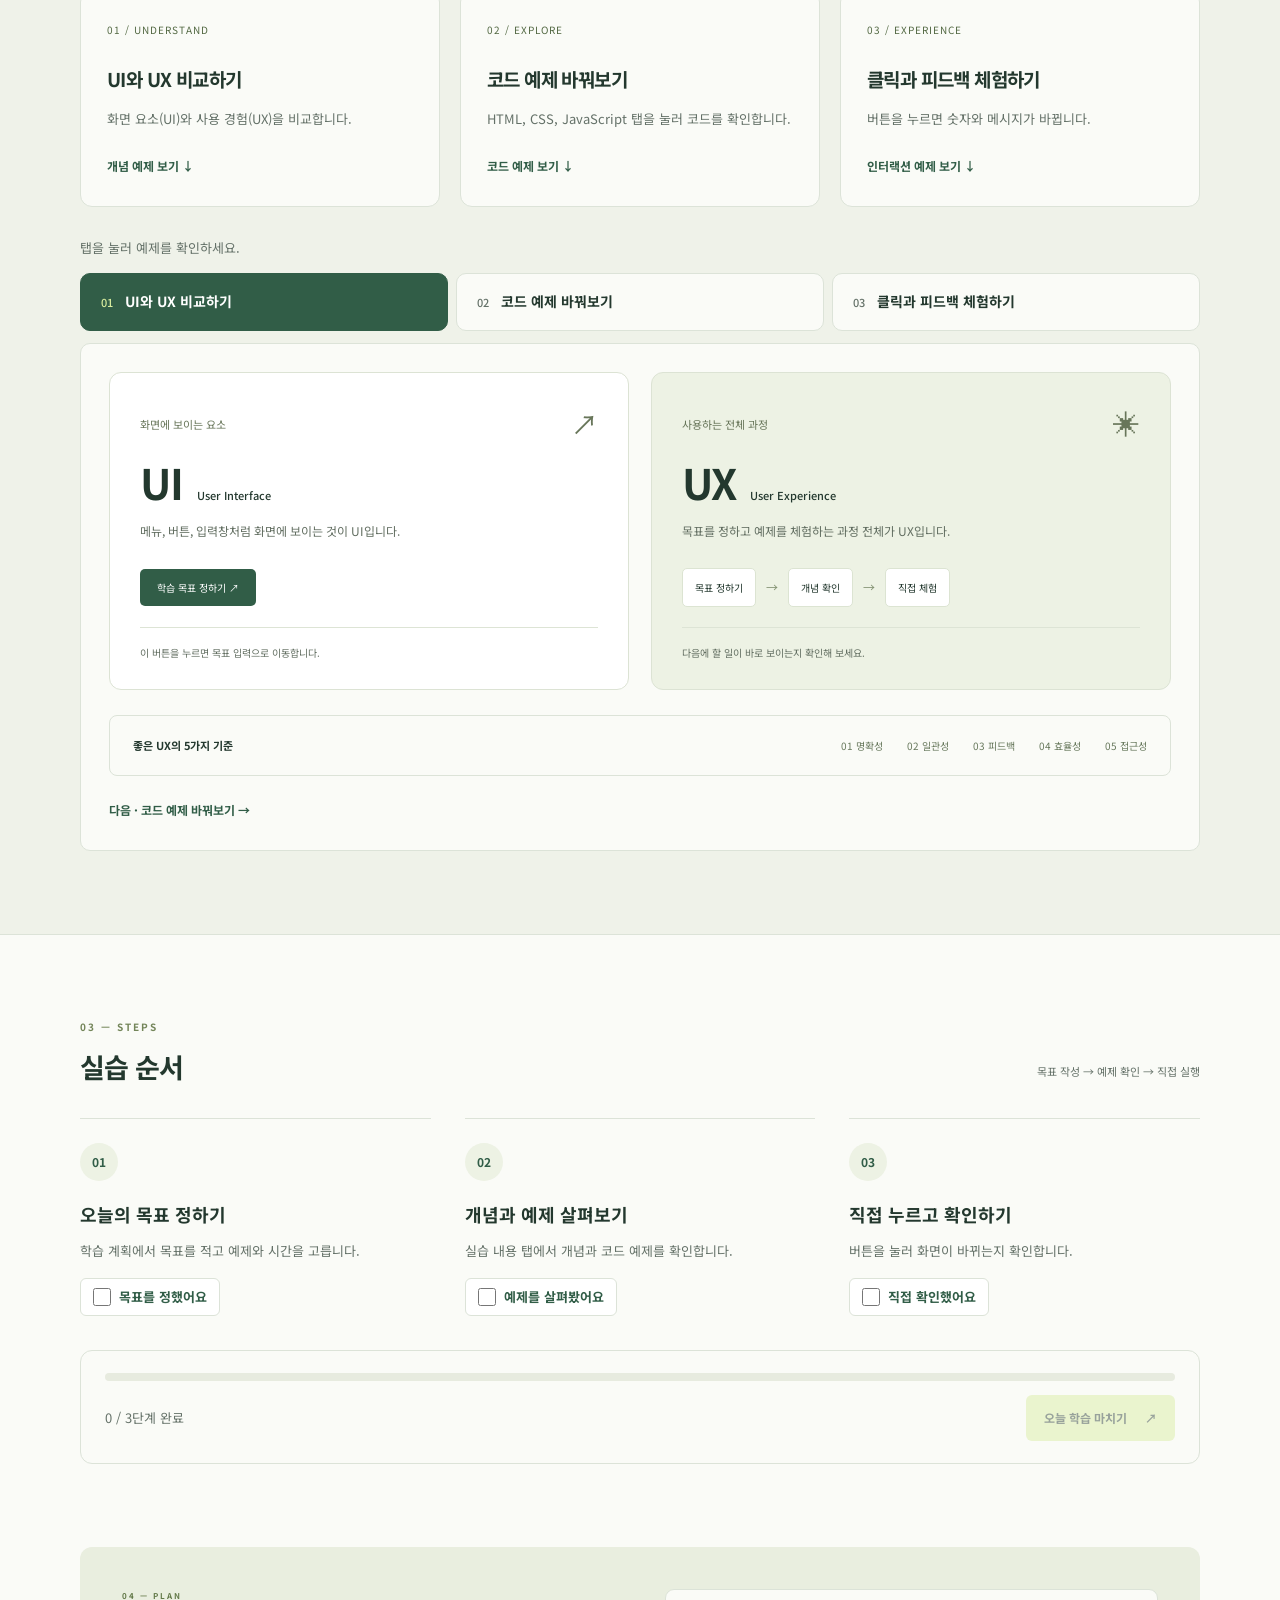
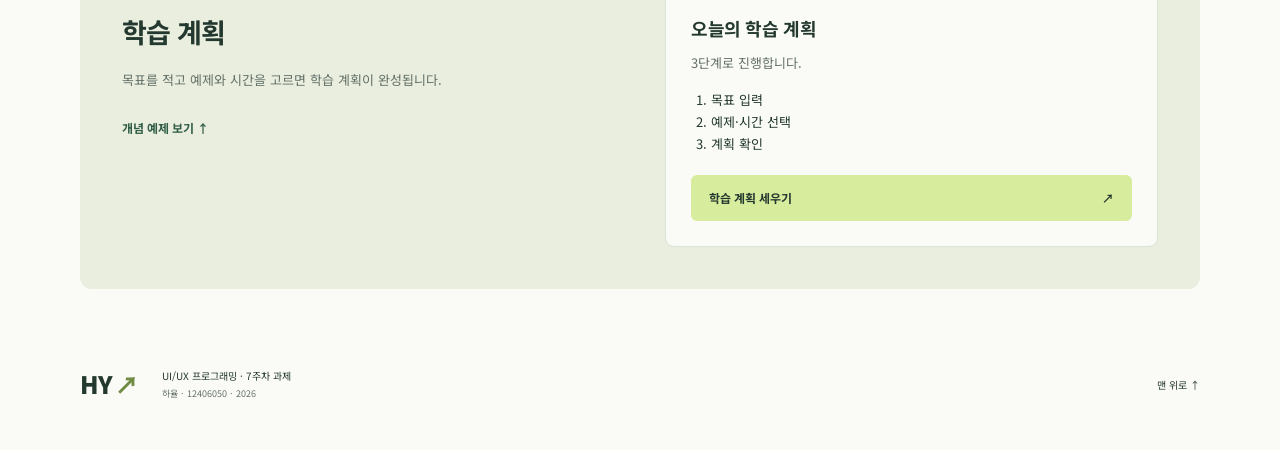
==== commit 81648f53: "fix: 문구와 주석 간단하게 정리" ====
--- a/index.html
+++ b/index.html
@@ -3,28 +3,22 @@
 <head>
   <meta charset="UTF-8">
   <meta name="viewport" content="width=device-width, initial-scale=1.0">
-  <meta name="description" content="하율의 UI/UX 프로그래밍 7주차 과제. 6주차 페이지에 목표 입력, 예제·시간 선택, 확인, 완료로 이어지는 학습 계획 흐름을 더했습니다.">
+  <meta name="description" content="하율의 UI/UX 프로그래밍 7주차 과제. 학습 계획을 세우는 흐름을 추가했습니다.">
   <title>UI/UX 프로그래밍 · 7주차 과제</title>
   <link rel="stylesheet" href="style.css">
 </head>
 <body class="service-page">
   <!-- UX 기획
-    사용자: UI/UX 프로그래밍 과제와 실습 결과를 확인하는 사람.
-    목적: 2주차에 작성한 HTML 구조와 페이지 내부 이동, 입력 및 클릭 동작을 확인한다.
-    핵심 행동: 필요한 영역으로 이동하고, 예제를 펼쳐 확인한 뒤 학습 목표를 입력한다.
-    정보 순서: 과제 제목과 주제 → 과제 소개 → 실습 내용 3개 → 실습 순서 3단계 → 학습 목표 입력 → 작성자 정보.
-    3주차 CSS: 글자 크기·색으로 제목과 본문을 구분하고, 배경·테두리·여백으로 영역을 묶는다.
-    과제 소개와 실습 내용 카드는 Flexbox로 배치하고, 입력창과 버튼에 hover·focus·active 상태를 보여준다.
-    4주차 반응형: 내용과 읽는 순서는 그대로 두고 화면 너비에 따라 배치만 바꾼다.
-    viewport로 기기 너비를 기준으로 삼고, 콘텐츠와 이미지는 width·max-width로 화면 안에 맞춘다.
-    실습 내용 카드는 Grid로 열 수를 자동 조정하고, 768px 이하에서는 메뉴·카드·입력 폼을 한 열로 바꾼다.
-    5주차 JavaScript: 학습 목표 폼의 제출을 감지해 처리 함수를 실행한다.
-    입력값이 비었거나 5자 미만이면 오류 문구를, 목표를 정하면 완료 문구·색·버튼 상태를 함께 보여준다.
-    6주차 이벤트: 실습 예제는 탭 3개로 바꿔 선택한 탭의 예제만 보여준다.
-    목표를 입력하면(input) 글자 수를, 실습 순서를 체크하면(change) 진행 상황을, 학습 마치기 버튼을 누르면(click) 완료 상태를 보여준다.
-    7주차 사용자 흐름: 주요 사용자는 이 페이지의 예제로 UI/UX를 처음 배우는 학습자이고, 목표는 오늘의 학습 계획을 완성하는 것이다.
-    시작 → 목표 입력 → 예제·시간 선택 → 계획 확인 → 완료 순서로 진행하며, 완료 화면에서 고른 예제로 이동할 수 있으면 완료다.
-    필수 입력·선택이 빠지면 현재 단계에 머물며 고칠 방법을 알려주고, 이전으로 돌아가도 값이 유지되며, 다시 세우기는 흐름을 초기화한다.
+    사용자: UI/UX를 처음 배우는 학습자
+    목적: 예제를 눌러 보며 UI/UX 기초를 익힌다
+    핵심 행동: 오늘의 학습 계획을 세운다
+    정보 순서: 제목 → 과제 소개 → 실습 내용 → 실습 순서 → 학습 계획 → 작성자 정보
+    3주차 CSS: 글자 크기와 색으로 위계 구분, Flexbox 배치, hover·focus·active 상태
+    4주차 반응형: viewport, 유동 너비, Grid, 768px 이하 한 열 배치
+    5주차 JavaScript: 학습 목표 제출 검사, 문구·색·버튼 상태로 결과 표시
+    6주차 이벤트: 탭 3개, 글자 수(input), 실습 순서 체크(change), 학습 마치기(click)
+    7주차 사용자 흐름: 시작 → 목표 입력 → 예제·시간 선택 → 계획 확인 → 완료
+    필수값이 비면 현재 단계 유지, 이전은 값 유지, 다시 세우기는 초기화
   -->
   <a class="skip-link" href="#main">본문 바로가기</a>
   <header id="top">
@@ -43,7 +37,7 @@
         <p class="eyebrow"><span class="dot"></span> UI/UX PROGRAMMING · WEEK 07</p>
         <h1>UI/UX 프로그래밍<span class="hero-tagline">7주차 과제</span></h1>
         <p class="hero-description">사용자 흐름과 인터랙션 시나리오</p>
-        <a class="primary-link" href="#start" data-plan-start>오늘의 학습 계획 세우기 <span aria-hidden="true">↗</span></a>
+        <a class="primary-link" href="#start" data-plan-start>학습 계획 세우기 <span aria-hidden="true">↗</span></a>
         <a class="secondary-link" href="#about">과제 내용 보기 ↓</a>
         <div class="student"><span class="avatar" aria-hidden="true">하</span><div><strong>하율</strong><span>12406050 · UI/UX 프로그래밍 · 7주차</span></div></div>
       </div>
@@ -60,14 +54,14 @@
   </header>
 
   <main id="main">
-    <div class="topic-strip"><div class="wrap"><span>WEEK 07 / USER FLOW</span><p>시작 → 입력 → 선택 → 확인 → 완료 · 이전 · 다시 세우기</p><span aria-hidden="true">✳</span></div></div>
+    <div class="topic-strip"><div class="wrap"><span>WEEK 07 / USER FLOW</span><p>시작 → 입력 → 선택 → 확인 → 완료</p><span aria-hidden="true">✳</span></div></div>
 
     <section class="section wrap" id="about" aria-labelledby="about-title">
-      <div class="section-heading"><div><p class="eyebrow">01 — ASSIGNMENT</p><h2 id="about-title">과제 소개</h2></div><p>6주차 페이지에 학습 계획 흐름을 더한 7주차 실습입니다.</p></div>
+      <div class="section-heading"><div><p class="eyebrow">01 — ASSIGNMENT</p><h2 id="about-title">과제 소개</h2></div><p>6주차 페이지에 학습 계획 흐름을 추가했습니다.</p></div>
       <div class="about-layout">
-        <div class="about-copy"><h3>사용자 흐름과 인터랙션 시나리오</h3><p>6주차까지 따로 동작하던 학습 목표 입력과 실습 예제를 ‘오늘의 학습 계획 세우기’라는 하나의 흐름으로 연결했습니다. 목표를 적고, 실습할 예제와 시간을 고르고, 내용을 확인하면 계획이 완성됩니다.</p><p>필수 입력이나 선택이 빠지면 다음 단계로 넘어가지 않고 고칠 방법을 알려주며, 이전 단계로 돌아가도 입력한 값이 그대로 남습니다.</p><a class="text-link" href="#features">실습 내용 보기 <span aria-hidden="true">↓</span></a></div>
+        <div class="about-copy"><h3>사용자 흐름과 인터랙션 시나리오</h3><p>학습 목표 입력과 실습 예제를 학습 계획 세우기 흐름으로 연결했습니다.</p><p>목표 입력, 예제·시간 선택, 확인, 완료 순서로 진행합니다.</p><a class="text-link" href="#features">실습 내용 보기 <span aria-hidden="true">↓</span></a></div>
         <figure class="service-preview">
-          <img src="assets/images/service.png" alt="UI의 눈에 보이는 버튼과 UX의 목표 정하기·개념 확인·직접 체험 흐름을 나란히 비교하는 예제 화면" width="1118" height="527" loading="lazy">
+          <img src="assets/images/service.png" alt="UI와 UX를 비교하는 예제 화면" width="1118" height="527" loading="lazy">
           <figcaption><span class="dot" aria-hidden="true"></span>실습 화면 · UI와 UX 비교하기</figcaption>
         </figure>
       </div>
@@ -76,14 +70,13 @@
     <section class="structure-section" id="features" aria-labelledby="features-title"><div class="section wrap">
       <div class="section-heading"><div><p class="eyebrow">02 — PRACTICE</p><h2 id="features-title">실습 내용</h2></div><p>개념 비교, 코드 예제, 클릭과 피드백.</p></div>
       <ul class="feature-grid">
-        <li class="feature-card"><span class="feature-number" aria-hidden="true">01 / UNDERSTAND</span><h3>UI와 UX 비교하기</h3><p>버튼과 입력창 같은 화면 요소, 사용 과정에서 느끼는 경험을 비교하고 좋은 경험의 다섯 가지 기준을 알아봅니다.</p><a class="text-link" href="#concept">개념 예제 보기 <span aria-hidden="true">↓</span></a></li>
-        <li class="feature-card"><span class="feature-number" aria-hidden="true">02 / EXPLORE</span><h3>코드 예제 바꿔보기</h3><p>HTML, CSS, JavaScript 탭을 선택해 내용의 구조, 화면의 표현, 상호작용을 만드는 코드와 역할을 확인합니다.</p><a class="text-link" href="#structure">코드 예제 보기 <span aria-hidden="true">↓</span></a></li>
-        <li class="feature-card"><span class="feature-number" aria-hidden="true">03 / EXPERIENCE</span><h3>클릭과 피드백 체험하기</h3><p>버튼을 누르면 바뀌는 숫자와 메시지로 화면의 반응을 경험합니다. 초기화 버튼으로 다시 시작할 수도 있습니다.</p><a class="text-link" href="#practice">인터랙션 예제 보기 <span aria-hidden="true">↓</span></a></li>
+        <li class="feature-card"><span class="feature-number" aria-hidden="true">01 / UNDERSTAND</span><h3>UI와 UX 비교하기</h3><p>화면 요소(UI)와 사용 경험(UX)을 비교합니다.</p><a class="text-link" href="#concept">개념 예제 보기 <span aria-hidden="true">↓</span></a></li>
+        <li class="feature-card"><span class="feature-number" aria-hidden="true">02 / EXPLORE</span><h3>코드 예제 바꿔보기</h3><p>HTML, CSS, JavaScript 탭을 눌러 코드를 확인합니다.</p><a class="text-link" href="#structure">코드 예제 보기 <span aria-hidden="true">↓</span></a></li>
+        <li class="feature-card"><span class="feature-number" aria-hidden="true">03 / EXPERIENCE</span><h3>클릭과 피드백 체험하기</h3><p>버튼을 누르면 숫자와 메시지가 바뀝니다.</p><a class="text-link" href="#practice">인터랙션 예제 보기 <span aria-hidden="true">↓</span></a></li>
       </ul>
-      <!-- 기능 설명과 체험을 같은 영역에 배치해 별도 페이지 이동 없이 이용합니다.
-           6주차: 예제 3개를 탭으로 전환합니다. JavaScript가 꺼져 있으면 세 예제를 모두 보여줍니다. -->
+      <!-- 6주차: 예제 3개를 탭으로 전환. JavaScript가 꺼져 있으면 모두 표시 -->
       <div class="feature-demos">
-        <p class="demo-intro">탭을 눌러 예제를 바꾸고 이 페이지에서 바로 체험해 보세요.</p>
+        <p class="demo-intro">탭을 눌러 예제를 확인하세요.</p>
         <div class="demo-tabs" role="tablist" aria-label="실습 예제" hidden>
           <button id="tab-concept" class="demo-tab is-active" type="button" role="tab" aria-selected="true" aria-controls="concept" data-target="#concept"><span class="demo-number">01</span> UI와 UX 비교하기</button>
           <button id="tab-structure" class="demo-tab" type="button" role="tab" aria-selected="false" aria-controls="structure" data-target="#structure" tabindex="-1"><span class="demo-number">02</span> 코드 예제 바꿔보기</button>
@@ -92,23 +85,23 @@
         <div class="demo-panel is-active" id="concept" role="tabpanel" aria-labelledby="tab-concept">
           <div class="demo-content">
             <div class="concept-grid">
-              <article class="concept-card ui-card"><div class="card-top"><span>눈에 보이는 화면 요소</span><span class="symbol" aria-hidden="true">↗</span></div><h3>UI<span>User Interface</span></h3><p>지금 보고 있는 메뉴, 버튼, 입력창이 UI입니다. 사용자가 무엇을 누르고 입력할지 분명하게 보여줍니다.</p><div class="ui-example"><a class="example-button" href="#start" data-plan-start>학습 목표 정하기 ↗</a></div><p class="card-note">직접 확인 · 이 버튼을 누르면 목표 입력 영역으로 이동합니다.</p></article>
-              <article class="concept-card ux-card"><div class="card-top"><span>목표를 이루는 전체 과정</span><span class="symbol" aria-hidden="true">✳</span></div><h3>UX<span>User Experience</span></h3><p>학습 내용을 이해하고 목표를 정한 뒤 예제를 체험하는 과정이 UX입니다. 원하는 내용을 쉽게 찾고 배울 수 있는지가 중요합니다.</p><div class="ux-example"><span>목표 정하기</span><i aria-hidden="true">→</i><span>개념 확인</span><i aria-hidden="true">→</i><span>직접 체험</span></div><p class="card-note">생각해 보기 · 다음 행동이 자연스럽게 이어지나요?</p></article>
+              <article class="concept-card ui-card"><div class="card-top"><span>화면에 보이는 요소</span><span class="symbol" aria-hidden="true">↗</span></div><h3>UI<span>User Interface</span></h3><p>메뉴, 버튼, 입력창처럼 화면에 보이는 것이 UI입니다.</p><div class="ui-example"><a class="example-button" href="#start" data-plan-start>학습 목표 정하기 ↗</a></div><p class="card-note">이 버튼을 누르면 목표 입력으로 이동합니다.</p></article>
+              <article class="concept-card ux-card"><div class="card-top"><span>사용하는 전체 과정</span><span class="symbol" aria-hidden="true">✳</span></div><h3>UX<span>User Experience</span></h3><p>목표를 정하고 예제를 체험하는 과정 전체가 UX입니다.</p><div class="ux-example"><span>목표 정하기</span><i aria-hidden="true">→</i><span>개념 확인</span><i aria-hidden="true">→</i><span>직접 체험</span></div><p class="card-note">다음에 할 일이 바로 보이는지 확인해 보세요.</p></article>
             </div>
-            <div class="principles"><strong>좋은 경험을 만드는 5가지 기준</strong><div><span>01 명확성</span><span>02 일관성</span><span>03 피드백</span><span>04 효율성</span><span>05 접근성</span></div></div>
+            <div class="principles"><strong>좋은 UX의 5가지 기준</strong><div><span>01 명확성</span><span>02 일관성</span><span>03 피드백</span><span>04 효율성</span><span>05 접근성</span></div></div>
             <a class="text-link demo-next" href="#structure">다음 · 코드 예제 바꿔보기 →</a>
           </div>
         </div>
         <div class="demo-panel" id="structure" role="tabpanel" aria-labelledby="tab-structure">
           <div class="demo-content">
-            <p class="demo-description">탭을 선택해 HTML, CSS, JavaScript의 역할과 코드를 비교합니다.</p>
+            <p class="demo-description">탭을 눌러 HTML, CSS, JavaScript 코드를 비교합니다.</p>
             <div class="tech-layout">
               <div class="tech-tabs" role="tablist" aria-label="웹 기술" aria-orientation="vertical">
                 <button type="button" id="tab-html" role="tab" aria-selected="true" aria-controls="tech-panel" data-tech="html"><span class="tech-number">01</span><span><strong>HTML</strong><small>내용과 구조</small></span><span class="tab-arrow" aria-hidden="true">↗</span></button>
                 <button type="button" id="tab-css" role="tab" aria-selected="false" aria-controls="tech-panel" tabindex="-1" data-tech="css"><span class="tech-number">02</span><span><strong>CSS</strong><small>디자인과 표현</small></span><span class="tab-arrow" aria-hidden="true">↗</span></button>
                 <button type="button" id="tab-js" role="tab" aria-selected="false" aria-controls="tech-panel" tabindex="-1" data-tech="js"><span class="tech-number">03</span><span><strong>JavaScript</strong><small>동작과 상호작용</small></span><span class="tab-arrow" aria-hidden="true">↗</span></button>
               </div>
-              <div class="code-panel" id="tech-panel" role="tabpanel" aria-labelledby="tab-html" tabindex="0"><div class="code-top"><span id="code-filename">index.html</span><span class="code-dots" aria-hidden="true">● ● ●</span></div><div class="code-content"><p id="tech-description">HTML은 제목, 문단, 이동 링크에 의미와 구조를 부여합니다.</p><pre><code id="code-example">&lt;section id="about"&gt;
+              <div class="code-panel" id="tech-panel" role="tabpanel" aria-labelledby="tab-html" tabindex="0"><div class="code-top"><span id="code-filename">index.html</span><span class="code-dots" aria-hidden="true">● ● ●</span></div><div class="code-content"><p id="tech-description">HTML은 제목, 문단, 링크로 구조를 만듭니다.</p><pre><code id="code-example">&lt;section id="about"&gt;
   &lt;h2&gt;과제 소개&lt;/h2&gt;
   &lt;p&gt;HTML 구조와 내부 이동 실습&lt;/p&gt;
   &lt;a href="#features"&gt;실습 내용 보기&lt;/a&gt;
@@ -119,8 +112,8 @@
         </div>
         <div class="demo-panel" id="practice" role="tabpanel" aria-labelledby="tab-practice">
           <div class="demo-content demo-practice">
-            <div><h3>내 행동에 화면이 답한다면.</h3><p class="practice-description">체험 버튼을 눌러보세요. 숫자와 메시지가 바뀌면 내 행동이 전달되었다는 것을 알 수 있습니다.</p><div class="feedback-flow"><span>버튼 누르기</span> → <span>화면 반응</span> → <span>결과 확인</span></div></div>
-            <div class="interaction-card"><span class="live-label"><span class="dot" aria-hidden="true"></span> TRY IT HERE</span><div class="counter"><strong id="click-count">0</strong><span>번의 인터랙션</span></div><p id="feedback-message" role="status" aria-live="polite">아래 버튼으로 첫 인터랙션을 만들어 보세요.</p><button type="button" class="interaction-button" id="experience-button">클릭해 보세요 <span aria-hidden="true">↗</span></button><button type="button" class="reset-button" id="reset-button" disabled>처음으로 되돌리기</button></div>
+            <div><h3>클릭과 피드백</h3><p class="practice-description">버튼을 누를 때마다 숫자와 메시지가 바뀝니다.</p><div class="feedback-flow"><span>버튼 누르기</span> → <span>화면 반응</span> → <span>결과 확인</span></div></div>
+            <div class="interaction-card"><span class="live-label"><span class="dot" aria-hidden="true"></span> TRY IT HERE</span><div class="counter"><strong id="click-count">0</strong><span>번 클릭</span></div><p id="feedback-message" role="status" aria-live="polite">아직 누르지 않았습니다.</p><button type="button" class="interaction-button" id="experience-button">클릭해 보세요 <span aria-hidden="true">↗</span></button><button type="button" class="reset-button" id="reset-button" disabled>초기화</button></div>
           </div>
         </div>
       </div>
@@ -129,50 +122,49 @@
     <section class="section wrap" id="steps" aria-labelledby="steps-title">
       <div class="section-heading"><div><p class="eyebrow">03 — STEPS</p><h2 id="steps-title">실습 순서</h2></div><p>목표 작성 → 예제 확인 → 직접 실행</p></div>
       <ol class="steps-list">
-        <li><h3>오늘의 목표 정하기</h3><p>아래 학습 계획에서 오늘 배우고 싶은 내용을 한 줄로 적고, 실습할 예제와 시간을 골라 학습 방향을 정합니다.</p><label class="step-check"><input type="checkbox"> 목표를 정했어요</label></li>
-        <li><h3>개념과 예제 살펴보기</h3><p>실습 내용의 탭을 눌러 UI와 UX를 비교하고 HTML, CSS, JavaScript 코드 탭을 차례로 선택합니다.</p><label class="step-check"><input type="checkbox"> 예제를 살펴봤어요</label></li>
-        <li><h3>직접 누르고 확인하기</h3><p>인터랙션 실습 버튼을 누르고 화면의 변화를 확인하며 목표로 정한 내용을 복습합니다.</p><label class="step-check"><input type="checkbox"> 직접 확인했어요</label></li>
+        <li><h3>오늘의 목표 정하기</h3><p>학습 계획에서 목표를 적고 예제와 시간을 고릅니다.</p><label class="step-check"><input type="checkbox"> 목표를 정했어요</label></li>
+        <li><h3>개념과 예제 살펴보기</h3><p>실습 내용 탭에서 개념과 코드 예제를 확인합니다.</p><label class="step-check"><input type="checkbox"> 예제를 살펴봤어요</label></li>
+        <li><h3>직접 누르고 확인하기</h3><p>버튼을 눌러 화면이 바뀌는지 확인합니다.</p><label class="step-check"><input type="checkbox"> 직접 확인했어요</label></li>
       </ol>
-      <!-- 6주차: 체크한 단계 수에 따라 진행 문구·막대·버튼 상태가 바뀝니다. -->
+      <!-- 6주차: 체크한 단계 수에 따라 문구·막대·버튼 변경 -->
       <div class="steps-progress" id="steps-progress" hidden>
         <div class="progress-track" aria-hidden="true"><span id="steps-bar"></span></div>
-        <p id="steps-status" role="status" aria-live="polite">0 / 3단계 완료 · 세 단계를 모두 체크하면 오늘 학습을 마칠 수 있어요.</p>
+        <p id="steps-status" role="status" aria-live="polite">0 / 3단계 완료</p>
         <button class="interaction-button" id="finish-button" type="button" disabled><span class="button-label">오늘 학습 마치기</span> <span class="button-icon" aria-hidden="true">↗</span></button>
       </div>
     </section>
 
     <section class="wrap reflection start-section" id="start" aria-labelledby="start-title">
-      <div class="start-copy"><p class="eyebrow">04 — PLAN</p><h2 id="start-title">학습 계획</h2><p>목표를 적고 실습할 예제와 시간을 고른 뒤, 내용을 확인하면 오늘의 학습 계획이 완성됩니다.</p><a class="text-link" href="#concept">개념 예제 보기 <span aria-hidden="true">↑</span></a></div>
-      <!-- 7주차: 시작 → 목표 입력 → 예제·시간 선택 → 계획 확인 → 완료로 이어지는 학습 계획 흐름.
-           data-step이 붙은 단계 중 현재 단계만 보여줍니다. JavaScript가 꺼져 있으면 목표 입력 단계만 보입니다. -->
+      <div class="start-copy"><p class="eyebrow">04 — PLAN</p><h2 id="start-title">학습 계획</h2><p>목표를 적고 예제와 시간을 고르면 학습 계획이 완성됩니다.</p><a class="text-link" href="#concept">개념 예제 보기 <span aria-hidden="true">↑</span></a></div>
+      <!-- 7주차: 학습 계획 흐름. data-step 중 현재 단계만 표시 -->
       <div class="plan-flow" id="plan-flow">
         <div class="plan-head" id="plan-head" hidden>
           <p id="plan-progress" role="status" aria-live="polite">1 / 3 · 목표 입력</p>
           <ol class="plan-track" aria-hidden="true"><li>목표 입력</li><li>예제·시간 선택</li><li>계획 확인</li></ol>
         </div>
 
-        <!-- 시작: 흐름에 들어가기 전에 무엇을 하게 되는지 알려줍니다. -->
+        <!-- 시작 -->
         <div class="plan-step plan-intro" data-step="0" hidden>
-          <h3 class="plan-title">오늘의 학습 계획 세우기</h3>
-          <p class="plan-help">세 단계를 차례로 마치면 오늘의 학습 계획이 완성됩니다.</p>
-          <ol class="plan-outline"><li>학습 목표 입력</li><li>실습할 예제와 시간 선택</li><li>계획 확인</li></ol>
+          <h3 class="plan-title">오늘의 학습 계획</h3>
+          <p class="plan-help">3단계로 진행합니다.</p>
+          <ol class="plan-outline"><li>목표 입력</li><li>예제·시간 선택</li><li>계획 확인</li></ol>
           <button class="interaction-button" id="plan-start" type="button"><span class="button-label">학습 계획 세우기</span> <span class="button-icon" aria-hidden="true">↗</span></button>
         </div>
 
-        <!-- 1단계 입력: 5주차 학습 목표 폼. label과 연결된 입력 한 칸과 제출 버튼. -->
+        <!-- 1단계: 목표 입력 (5주차 폼) -->
         <form class="plan-step" data-step="1" id="goal-form" action="#start" method="get" novalidate>
           <div class="goal-label-row"><label for="learning-goal">오늘의 학습 목표 <span>(필수)</span></label><span id="goal-count">0 / 80자</span></div>
           <input type="text" id="learning-goal" name="goal" placeholder="예: UI와 UX의 차이 이해하기" minlength="5" maxlength="80" required aria-describedby="goal-count goal-help goal-feedback">
           <button class="interaction-button" id="goal-submit" type="submit" disabled><span class="button-label">학습 목표 정하기</span> <span class="button-icon" aria-hidden="true">↗</span></button>
-          <p id="goal-help">5자 이상 80자 이내로 적어주세요. 목표는 이 화면에서만 확인하며, 새로고침하면 지워집니다.</p>
+          <p id="goal-help">5~80자로 적어 주세요. 새로고침하면 지워집니다.</p>
           <p id="goal-feedback" role="status" aria-live="polite"></p>
-          <button class="interaction-button" id="goal-next" type="button" hidden><span class="button-label">다음 · 실습 예제 고르기</span> <span class="button-icon" aria-hidden="true">→</span></button>
-          <noscript><p>학습 계획 기능은 JavaScript가 필요합니다. 실습 예제는 위에서 모두 읽을 수 있습니다.</p></noscript>
+          <button class="interaction-button" id="goal-next" type="button" hidden><span class="button-label">다음 · 예제 고르기</span> <span class="button-icon" aria-hidden="true">→</span></button>
+          <noscript><p>학습 계획은 JavaScript가 켜져 있어야 사용할 수 있습니다.</p></noscript>
         </form>
 
-        <!-- 2단계 선택: 실습할 예제(필수)와 학습 시간. -->
+        <!-- 2단계: 예제·시간 선택 -->
         <div class="plan-step" data-step="2" hidden>
-          <h3 class="plan-title" tabindex="-1">실습할 예제와 시간 고르기</h3>
+          <h3 class="plan-title" tabindex="-1">예제와 시간 고르기</h3>
           <fieldset class="plan-field" id="plan-example-field" aria-describedby="plan-example-error">
             <legend>실습할 예제 <span>(필수)</span></legend>
             <label class="plan-option"><input type="radio" name="plan-example" value="concept"><span>UI와 UX 비교하기</span></label>
@@ -184,14 +176,14 @@
           <select id="plan-time" name="time"><option value="10">10분</option><option value="20" selected>20분</option><option value="30">30분</option></select>
           <div class="plan-actions">
             <button class="plan-back" id="plan-back-2" type="button"><span aria-hidden="true">←</span> 이전</button>
-            <button class="interaction-button" id="plan-next-2" type="button"><span class="button-label">다음 · 계획 확인하기</span> <span class="button-icon" aria-hidden="true">→</span></button>
-          </div>
-        </div>
-
-        <!-- 3단계 확인: 앞 단계에서 입력·선택한 값을 보여줍니다. -->
+            <button class="interaction-button" id="plan-next-2" type="button"><span class="button-label">다음 · 계획 확인</span> <span class="button-icon" aria-hidden="true">→</span></button>
+          </div>
+        </div>
+
+        <!-- 3단계: 계획 확인 -->
         <div class="plan-step" data-step="3" hidden>
-          <h3 class="plan-title" tabindex="-1">계획 확인하기</h3>
-          <p class="plan-help">내용이 맞으면 계획을 확정하세요. 고치려면 이전 단계로 돌아가면 됩니다.</p>
+          <h3 class="plan-title" tabindex="-1">계획 확인</h3>
+          <p class="plan-help">맞으면 확정하고, 고치려면 이전으로 돌아가세요.</p>
           <dl class="plan-summary">
             <div><dt>학습 목표</dt><dd data-summary="goal"></dd></div>
             <div><dt>실습 예제</dt><dd data-summary="example"></dd></div>
@@ -199,23 +191,23 @@
           </dl>
           <div class="plan-actions">
             <button class="plan-back" id="plan-back-3" type="button"><span aria-hidden="true">←</span> 이전</button>
-            <button class="interaction-button" id="plan-confirm" type="button"><span class="button-label">이 계획으로 확정하기</span> <span class="button-icon" aria-hidden="true">✓</span></button>
-          </div>
-        </div>
-
-        <!-- 완료: 확정한 계획과 다음 행동을 보여줍니다. -->
+            <button class="interaction-button" id="plan-confirm" type="button"><span class="button-label">계획 확정</span> <span class="button-icon" aria-hidden="true">✓</span></button>
+          </div>
+        </div>
+
+        <!-- 완료 -->
         <div class="plan-step plan-done" data-step="4" hidden>
           <p class="plan-badge"><span aria-hidden="true">✓</span> 계획 완료</p>
-          <h3 class="plan-title" tabindex="-1">오늘의 학습 계획을 완성했습니다</h3>
+          <h3 class="plan-title" tabindex="-1">학습 계획을 완성했습니다</h3>
           <dl class="plan-summary">
             <div><dt>학습 목표</dt><dd data-summary="goal"></dd></div>
             <div><dt>실습 예제</dt><dd data-summary="example"></dd></div>
             <div><dt>학습 시간</dt><dd data-summary="time"></dd></div>
           </dl>
-          <p class="plan-help">이제 고른 예제로 실습을 시작해 보세요.</p>
+          <p class="plan-help">고른 예제부터 시작해 보세요.</p>
           <div class="plan-actions">
             <a class="interaction-button" id="plan-go" href="#concept"><span class="button-label">고른 예제 시작하기</span> <span class="button-icon" aria-hidden="true">↑</span></a>
-            <button class="plan-back" id="plan-restart" type="button">계획 다시 세우기</button>
+            <button class="plan-back" id="plan-restart" type="button">다시 세우기</button>
           </div>
         </div>
       </div>
@@ -224,7 +216,7 @@
 
   <footer class="wrap footer"><a class="logo service-logo" href="#top">HY<span>↗</span></a><p>UI/UX 프로그래밍 · 7주차 과제<br><span>하율 · 12406050 · 2026</span></p><a class="back-top" href="#top">맨 위로 ↑</a></footer>
 
-  <!-- 5주차: 화면 요소를 모두 만든 뒤 JavaScript를 실행하도록 body 끝에서 불러옵니다. -->
+  <!-- 5주차: body 끝에서 JavaScript 연결 -->
   <script src="script.js"></script>
   <script src="learning.js"></script>
 </body>
--- a/style.css
+++ b/style.css
@@ -5,7 +5,7 @@
 @media(prefers-reduced-motion:reduce){html{scroll-behavior:auto}}
 .skip-link:not(:focus){clip-path:inset(50%);width:1px;height:1px;overflow:hidden;white-space:nowrap;padding:0}
 
-/* 2주차: 1주차의 색상과 컴포넌트를 이어 사용하는 과제 페이지. */
+/* 2주차: 과제 페이지 */
 .feature-demos { margin-top: 30px; }
 .demo-intro, .demo-description { font-size: 13px; color: var(--muted); }
 .demo-description { margin: 0 0 24px; }
@@ -24,7 +24,7 @@
 .secondary-link { display: inline-block; margin: 16px 0 0 18px; font-size: 12px; color: var(--green); }
 .secondary-link:hover, .text-link:hover { text-decoration: underline; text-underline-offset: 5px; }
 .art-title { font-size: 23px; line-height: 1.5; letter-spacing: -1px; font-weight: 700; margin: 12px 0 16px; }
-/* 3주차: 과제 소개의 글과 이미지를 Flexbox로 나란히 배치합니다. */
+/* 3주차: 과제 소개 Flexbox 배치 */
 .about-layout { display: flex; gap: 54px; align-items: center; }
 .about-copy { flex: 1; min-width: 0; }
 .about-copy h3 { font-size: 25px; line-height: 1.5; letter-spacing: -1px; margin: 0 0 18px; }
@@ -33,7 +33,7 @@
 .service-preview { flex: 1.25; min-width: 0; margin: 0; background: #fff; border: 1px solid var(--line); border-radius: 12px; overflow: hidden; box-shadow: 0 16px 35px #23382e08; }
 .service-preview img { display: block; width: 100%; max-width: 100%; height: auto; }
 .service-preview figcaption { border-top: 1px solid var(--line); padding: 14px 20px; font-size: 11px; color: var(--muted); }
-/* 4주차: 실습 내용 카드 목록을 Grid로 바꿔 화면 너비에 따라 열 수를 자동으로 조정합니다. */
+/* 4주차: 실습 내용 카드 Grid */
 .feature-grid { display: grid; grid-template-columns: repeat(auto-fit, minmax(260px, 1fr)); align-items: stretch; gap: 20px; list-style: none; margin: 0; padding: 0; }
 .feature-card { min-width: 0; display: flex; flex-direction: column; align-items: flex-start; background: var(--paper); border: 1px solid var(--line); border-radius: 12px; padding: 30px 26px; }
 .feature-number { font-size: 10px; letter-spacing: 1px; color: #526842; }
@@ -74,7 +74,7 @@
   .service-page .secondary-link { margin-left: 0; display: block; }
 }
 
-/* 3주차: 링크·입력창·버튼의 hover·focus·active 상태 피드백. */
+/* 3주차: hover·focus·active 상태 */
 .header nav a { padding: 6px 10px; border-radius: 6px; transition: background-color .2s ease, color .2s ease; }
 .header nav a:hover { background-color: #e8edde; }
 .primary-link, .interaction-button { transition: background-color .2s ease, transform .1s ease; }
@@ -87,26 +87,26 @@
 #learning-goal:focus { border-color: var(--green); outline: 3px solid #cfe0a4; outline-offset: 2px; }
 #learning-goal:focus-visible { outline-color: #718e31; }
 
-/* 5주차: 학습 목표 처리 결과를 안내 문구·색·버튼 상태로 함께 보여줍니다. */
+/* 5주차: 학습 목표 결과 표시 */
 #goal-feedback.is-success, #goal-feedback.is-error { padding: 10px 14px; border-radius: 6px; font-weight: 500; }
 #goal-feedback.is-success { color: var(--green); background-color: #edf2e4; }
 #goal-feedback.is-error { color: #a1372b; background-color: #fbecea; }
 #learning-goal[aria-invalid="true"] { border-color: #a1372b; }
 .interaction-button.is-success:disabled { opacity: 1; background-color: #e8edde; color: var(--green); }
 
-/* 6주차: 실습 예제 탭의 기본·선택 상태 */
+/* 6주차: 실습 예제 탭 */
 .demo-tabs { display: flex; flex-wrap: wrap; gap: 8px; margin-top: 14px; }
 .demo-tab { flex: 1 1 200px; display: flex; align-items: center; gap: 12px; padding: 16px 20px; border: 1px solid var(--line); border-radius: 10px; background-color: var(--paper); color: var(--ink); font-size: 14px; font-weight: 700; text-align: left; transition: background-color .2s ease, border-color .2s ease, color .2s ease; }
 .demo-tab:hover { background-color: #e8edde; }
 .demo-tab.is-active { background-color: var(--green); border-color: var(--green); color: #fff; }
 .demo-tab.is-active .demo-number { color: var(--lime); }
 
-/* 6주차: 학습 목표 글자 수(input) */
+/* 6주차: 글자 수(input) */
 .goal-label-row { display: flex; align-items: baseline; justify-content: space-between; gap: 12px; width: 100%; }
 #goal-count { font-size: 11px; color: var(--muted); font-variant-numeric: tabular-nums; white-space: nowrap; transition: color .2s ease; }
 #goal-count.is-ready { color: var(--green); font-weight: 700; }
 
-/* 6주차: 실습 순서 체크(change)와 학습 마치기(click) */
+/* 6주차: 실습 순서 체크(change), 학습 마치기(click) */
 .step-check { display: inline-flex; align-items: center; gap: 8px; margin-top: 16px; padding: 7px 12px; border: 1px solid var(--line); border-radius: 6px; background-color: #fff; color: var(--green); font-size: 13px; font-weight: 700; cursor: pointer; transition: background-color .2s ease, border-color .2s ease; }
 .step-check:hover { border-color: #b9c8a8; }
 .step-check input { width: 18px; height: 18px; margin: 0; accent-color: var(--green); cursor: pointer; }
@@ -122,7 +122,7 @@
 .steps-progress.is-complete { background-color: #edf2e4; border-color: #b9c8a8; }
 .steps-progress.is-complete #finish-button { background-color: #fff; }
 
-/* 7주차: 학습 계획 흐름의 틀과 진행 표시. 5주차 폼의 테두리와 여백은 흐름 전체를 감싸는 .plan-flow로 옮겼습니다. */
+/* 7주차: 학습 계획 틀과 진행 표시 */
 .start-section { align-items: start; }
 .plan-flow { min-width: 0; padding: 25px; border: 1px solid var(--line); border-radius: 9px; background-color: var(--paper); transition: border-color .2s ease, box-shadow .2s ease; }
 .plan-flow.is-complete { border-color: var(--green); box-shadow: 0 0 0 1px var(--green); }
@@ -137,7 +137,7 @@
 .plan-outline { margin: 0 0 20px; padding-left: 20px; font-size: 13px; }
 #plan-start { align-items: center; }
 
-/* 7주차: 예제·시간 선택과 선택 누락 오류 */
+/* 7주차: 예제·시간 선택, 오류 */
 .plan-field { min-width: 0; margin: 0; padding: 0; border: 0; }
 .plan-field legend, .plan-label { display: block; padding: 0; font-size: 13px; font-weight: 700; }
 .plan-field legend span { font-size: 11px; font-weight: 400; color: var(--muted); }
@@ -153,7 +153,7 @@
 #plan-time:hover { border-color: #718e31; }
 #plan-time:focus-visible { outline: 3px solid #718e31; outline-offset: 3px; }
 
-/* 7주차: 확인·완료 화면과 이전·다음 버튼 */
+/* 7주차: 확인·완료 화면, 이전·다음 버튼 */
 .plan-summary { margin: 0; border: 1px solid var(--line); border-radius: 8px; background-color: #fff; }
 .plan-summary > div { display: grid; grid-template-columns: 76px 1fr; gap: 12px; padding: 12px 14px; }
 .plan-summary > div + div { border-top: 1px solid var(--line); }
@@ -174,10 +174,9 @@
   .header nav a, .primary-link, .interaction-button, .feature-card, #learning-goal, .demo-tab, .step-check, .steps-progress, #steps-bar, #goal-count, .plan-flow, .plan-track li, .plan-option, #plan-time, .plan-back { transition: none; }
 }
 
-/* 4주차: 뷰포트 너비가 768px 이하일 때 메뉴·카드·입력 폼을 한 열로 바꾸고 글자와 여백을 조정합니다.
-   1~3주차의 720px 모바일 규칙도 이 조건 안으로 옮겨 전환 기준을 768px 하나로 통일했습니다. */
+/* 4주차: 768px 이하 모바일 레이아웃 */
 @media (max-width: 768px) {
-  /* 1주차: 공통 레이아웃과 개념·코드 예제 */
+  /* 1주차: 공통 레이아웃, 개념·코드 예제 */
   .wrap { width: calc(100% - 36px); }
   .header { height: 76px; }
   .header nav { gap: 16px; font-size: 10px; }
@@ -219,7 +218,7 @@
   .demo-content .feedback-flow { flex-wrap: wrap; gap: 8px; }
   .demo-content .interaction-card { padding: 24px 18px; }
 
-  /* 3주차: 과제 소개·실습 순서·학습 목표 영역 */
+  /* 3주차: 과제 소개, 실습 순서, 학습 목표 */
   .service-page .header { height: auto; min-height: 98px; flex-wrap: wrap; gap: 12px; padding-block: 17px; }
   .service-page .hero { min-height: 0; }
   .service-page .hero-description br { display: none; }
@@ -237,7 +236,7 @@
   .service-page .footer { flex-wrap: wrap; }
   .service-page .footer .back-top { font-size: 12px; }
 
-  /* 4주차: 제목과 본문 글자 크기, 세로 여백 */
+  /* 4주차: 글자 크기, 여백 */
   .service-page .hero h1 { font-size: 32px; }
   .service-page .hero-description { font-size: 14px; }
   .section-heading > p { font-size: 12px; }
@@ -245,19 +244,19 @@
   .service-page .footer p { font-size: 12px; }
   .service-page .footer p span { font-size: 11px; }
 
-  /* 4주차: 메뉴를 세로로 쌓습니다. */
+  /* 4주차: 메뉴 세로 배치 */
   .service-page .header nav { width: 100%; flex-direction: column; align-items: stretch; gap: 2px; font-size: 14px; }
   .service-page .header nav a { padding: 9px 12px; }
 
-  /* 4주차: 실습 내용 카드를 한 열로 배치합니다. */
+  /* 4주차: 카드 한 열 */
   .feature-grid { grid-template-columns: 1fr; }
 
-  /* 4주차: 학습 목표 입력창과 버튼을 세로로 배치합니다. */
+  /* 4주차: 입력창과 버튼 세로 배치 */
   #goal-form { flex-direction: column; align-items: stretch; }
   #learning-goal, #goal-submit { flex: none; width: 100%; }
   #goal-submit { min-height: 48px; }
 
-  /* 6주차: 탭을 세로로 쌓고, 진행 상황과 버튼을 한 열로 배치합니다. */
+  /* 6주차: 탭 세로 배치, 진행 영역 한 열 */
   .demo-tabs { flex-direction: column; }
   .demo-tab { flex: none; width: 100%; padding: 14px 16px; font-size: 13px; }
   .demo-panel { scroll-margin-top: 200px; }
@@ -265,7 +264,7 @@
   .steps-progress { grid-template-columns: 1fr; padding: 20px 16px; }
   #finish-button { width: 100%; min-height: 48px; }
 
-  /* 7주차: 학습 계획 단계의 여백을 줄이고, 선택지와 버튼을 누르기 쉬운 높이로 맞춥니다. */
+  /* 7주차: 학습 계획 여백, 버튼 높이 */
   .plan-flow { padding: 20px 16px; }
   .plan-option, .plan-back, .plan-actions .interaction-button, #plan-start, #goal-next { min-height: 48px; }
   .plan-summary > div { grid-template-columns: 1fr; gap: 2px; }
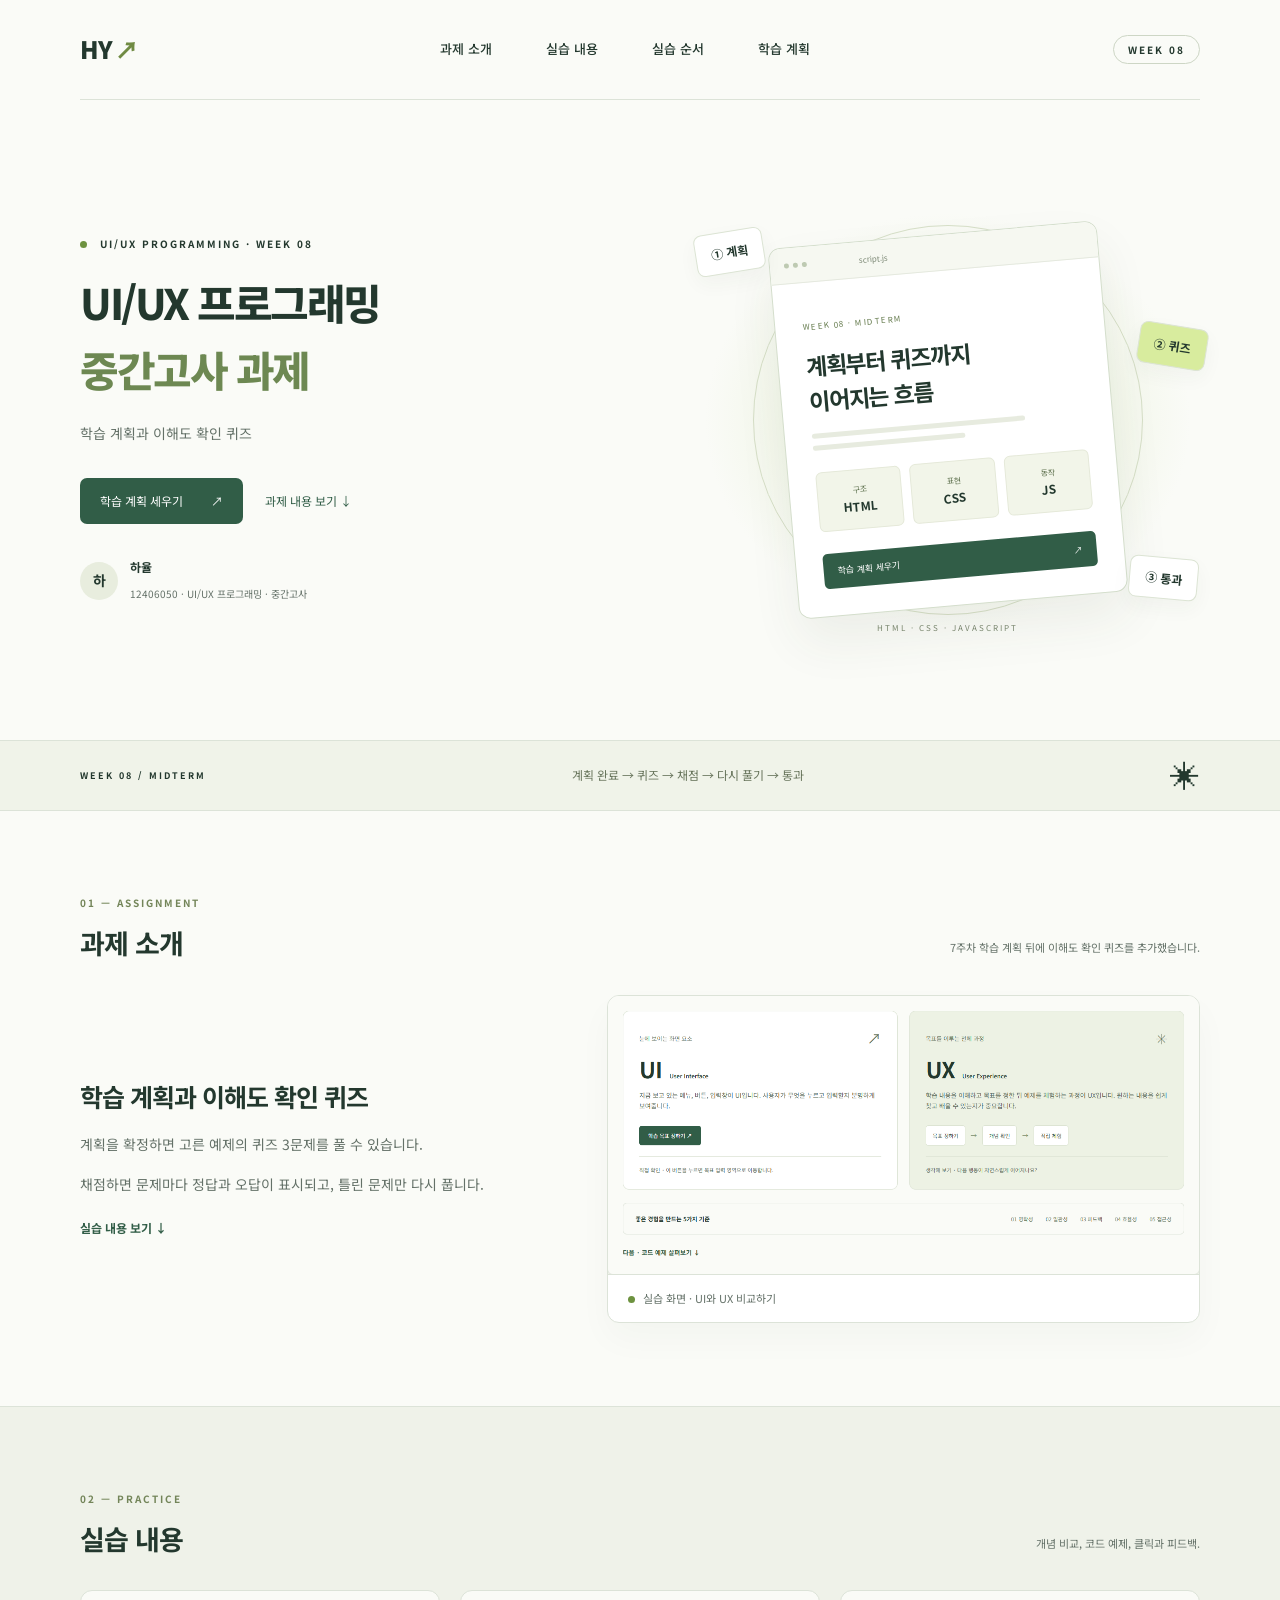
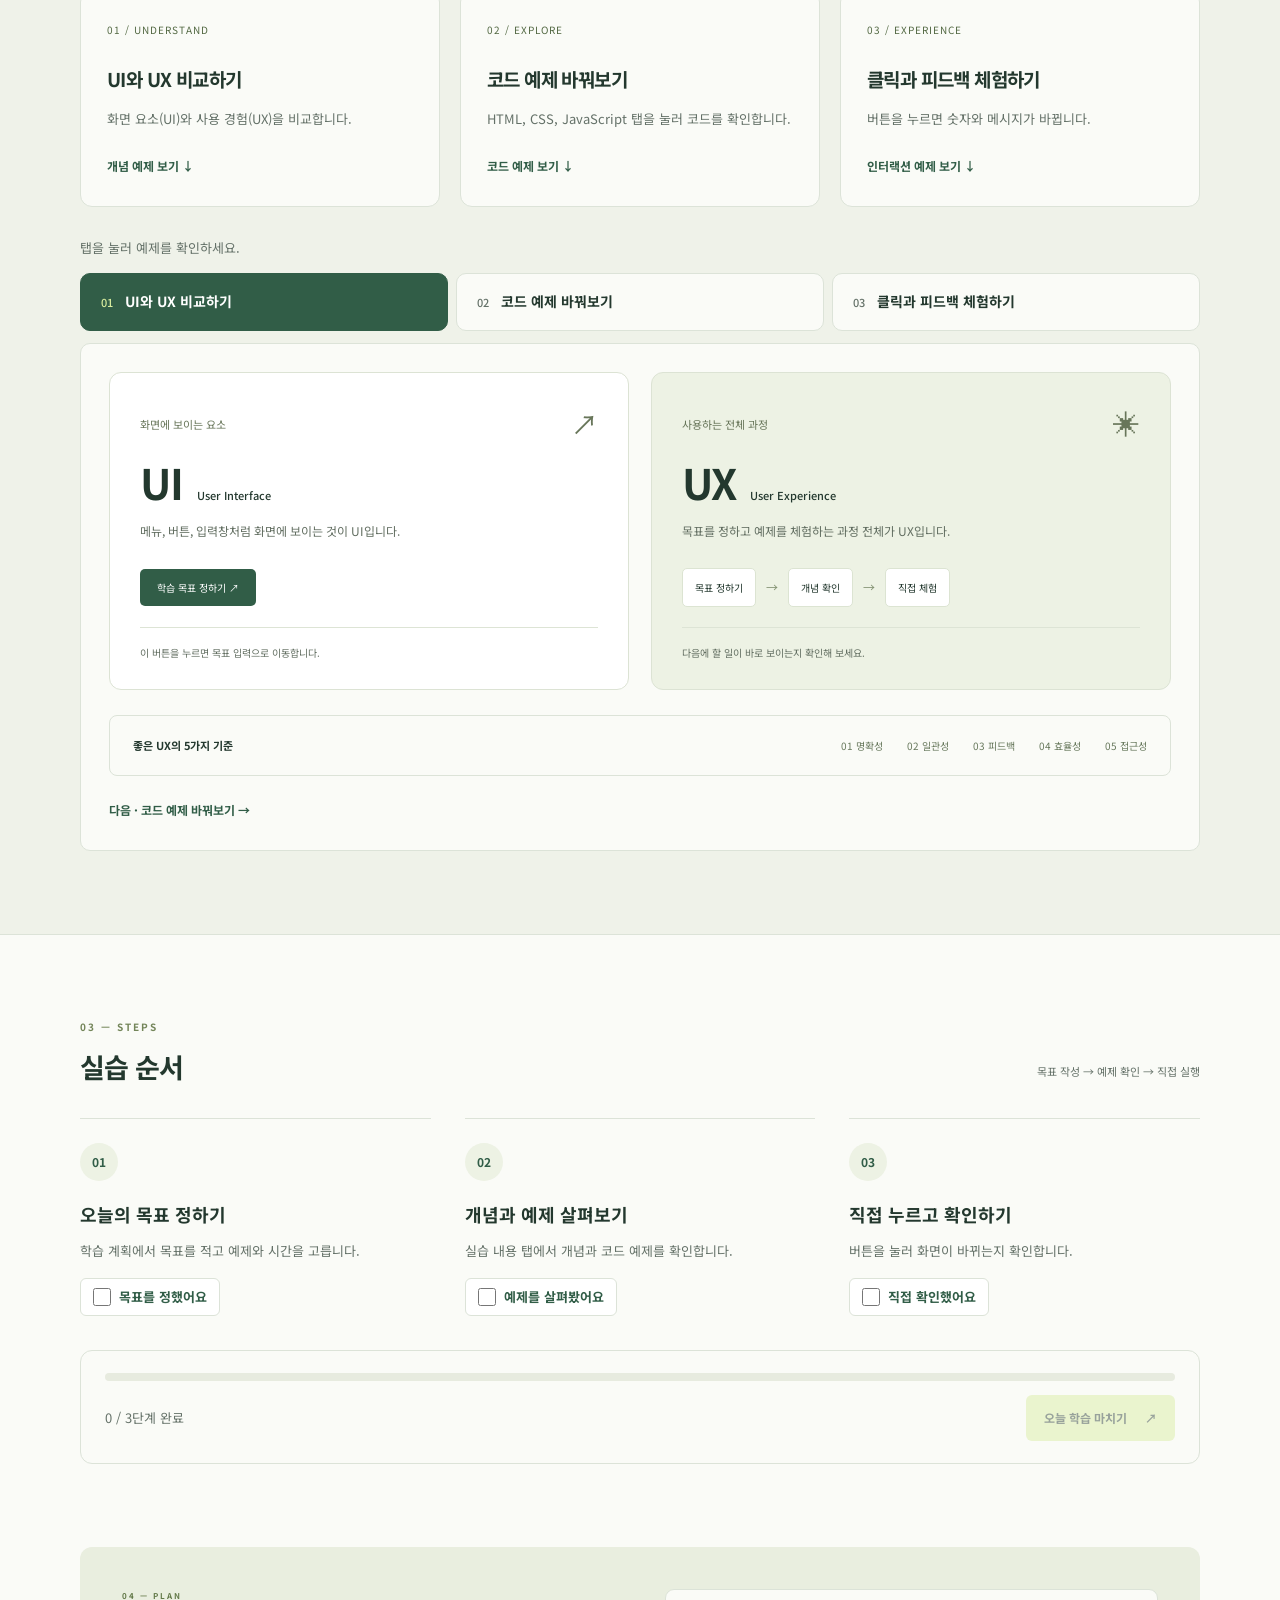
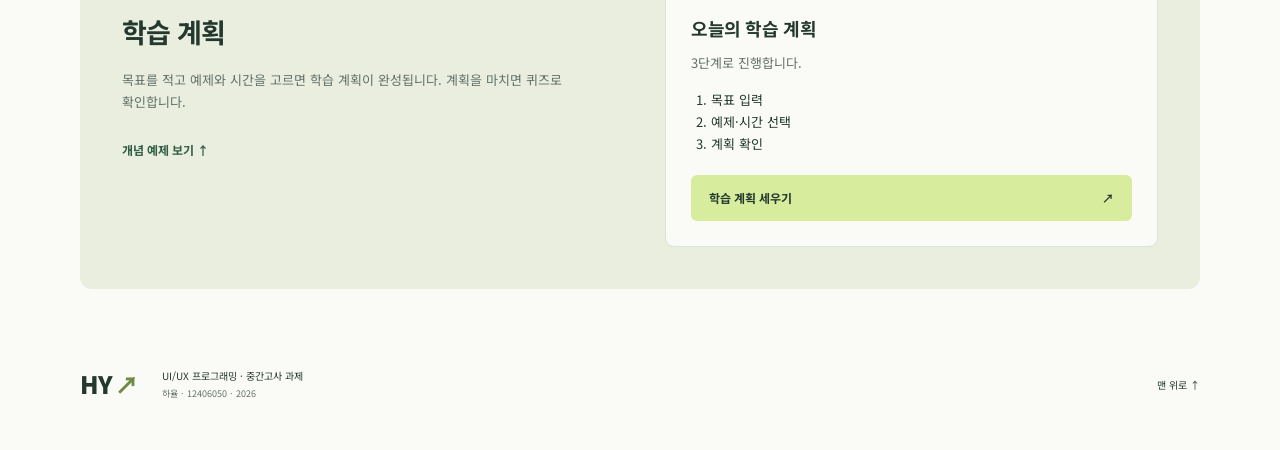
==== commit ce7f9a07: "feat(week8): 중간고사 이해도 확인 퀴즈 추가" ====
--- a/index.html
+++ b/index.html
@@ -3,15 +3,15 @@
 <head>
   <meta charset="UTF-8">
   <meta name="viewport" content="width=device-width, initial-scale=1.0">
-  <meta name="description" content="하율의 UI/UX 프로그래밍 7주차 과제. 학습 계획을 세우는 흐름을 추가했습니다.">
-  <title>UI/UX 프로그래밍 · 7주차 과제</title>
+  <meta name="description" content="하율의 UI/UX 프로그래밍 중간고사 과제. 학습 계획 뒤에 이해도 확인 퀴즈를 추가했습니다.">
+  <title>UI/UX 프로그래밍 · 중간고사 과제</title>
   <link rel="stylesheet" href="style.css">
 </head>
 <body class="service-page">
   <!-- UX 기획
     사용자: UI/UX를 처음 배우는 학습자
     목적: 예제를 눌러 보며 UI/UX 기초를 익힌다
-    핵심 행동: 오늘의 학습 계획을 세운다
+    핵심 행동: 학습 계획을 세우고 퀴즈로 이해했는지 확인한다
     정보 순서: 제목 → 과제 소개 → 실습 내용 → 실습 순서 → 학습 계획 → 작성자 정보
     3주차 CSS: 글자 크기와 색으로 위계 구분, Flexbox 배치, hover·focus·active 상태
     4주차 반응형: viewport, 유동 너비, Grid, 768px 이하 한 열 배치
@@ -19,6 +19,8 @@
     6주차 이벤트: 탭 3개, 글자 수(input), 실습 순서 체크(change), 학습 마치기(click)
     7주차 사용자 흐름: 시작 → 목표 입력 → 예제·시간 선택 → 계획 확인 → 완료
     필수값이 비면 현재 단계 유지, 이전은 값 유지, 다시 세우기는 초기화
+    중간고사: 계획 완료 → 이해도 퀴즈 → 채점 → 틀린 문제 다시 풀기 → 통과
+    답하지 않은 문제 안내, 계획 보기는 답 유지, 그만두기는 확인 후 초기화
   -->
   <a class="skip-link" href="#main">본문 바로가기</a>
   <header id="top">
@@ -30,36 +32,36 @@
         <a href="#steps">실습 순서</a>
         <a href="#start">학습 계획</a>
       </nav>
-      <span class="week-label">WEEK 07</span>
+      <span class="week-label">WEEK 08</span>
     </div>
     <div class="hero wrap">
       <div class="hero-copy">
-        <p class="eyebrow"><span class="dot"></span> UI/UX PROGRAMMING · WEEK 07</p>
-        <h1>UI/UX 프로그래밍<span class="hero-tagline">7주차 과제</span></h1>
-        <p class="hero-description">사용자 흐름과 인터랙션 시나리오</p>
+        <p class="eyebrow"><span class="dot"></span> UI/UX PROGRAMMING · WEEK 08</p>
+        <h1>UI/UX 프로그래밍<span class="hero-tagline">중간고사 과제</span></h1>
+        <p class="hero-description">학습 계획과 이해도 확인 퀴즈</p>
         <a class="primary-link" href="#start" data-plan-start>학습 계획 세우기 <span aria-hidden="true">↗</span></a>
         <a class="secondary-link" href="#about">과제 내용 보기 ↓</a>
-        <div class="student"><span class="avatar" aria-hidden="true">하</span><div><strong>하율</strong><span>12406050 · UI/UX 프로그래밍 · 7주차</span></div></div>
+        <div class="student"><span class="avatar" aria-hidden="true">하</span><div><strong>하율</strong><span>12406050 · UI/UX 프로그래밍 · 중간고사</span></div></div>
       </div>
       <div class="hero-art" aria-hidden="true">
         <div class="orbit orbit-one"></div><div class="orbit orbit-two"></div>
-        <span class="floating-label label-html">① 입력 · 선택</span>
+        <span class="floating-label label-html">① 계획</span>
         <div class="browser-card">
           <div class="browser-top"><span></span><span></span><span></span><small>script.js</small></div>
-          <div class="browser-body"><span class="mini-tag">WEEK 07 · USER FLOW</span><p class="art-title">시작부터 완료까지<br>이어지는 흐름</p><div class="mock-line"></div><div class="mock-line short"></div><div class="mock-cards"><span>구조<br><b>HTML</b></span><span>표현<br><b>CSS</b></span><span>동작<br><b>JS</b></span></div><div class="mock-button">학습 계획 세우기 <span>↗</span></div></div>
-        </div>
-        <span class="floating-label label-css">② 확인</span><span class="floating-label label-js">③ 완료</span><span class="art-caption">HTML · CSS · JAVASCRIPT</span>
+          <div class="browser-body"><span class="mini-tag">WEEK 08 · MIDTERM</span><p class="art-title">계획부터 퀴즈까지<br>이어지는 흐름</p><div class="mock-line"></div><div class="mock-line short"></div><div class="mock-cards"><span>구조<br><b>HTML</b></span><span>표현<br><b>CSS</b></span><span>동작<br><b>JS</b></span></div><div class="mock-button">학습 계획 세우기 <span>↗</span></div></div>
+        </div>
+        <span class="floating-label label-css">② 퀴즈</span><span class="floating-label label-js">③ 통과</span><span class="art-caption">HTML · CSS · JAVASCRIPT</span>
       </div>
     </div>
   </header>
 
   <main id="main">
-    <div class="topic-strip"><div class="wrap"><span>WEEK 07 / USER FLOW</span><p>시작 → 입력 → 선택 → 확인 → 완료</p><span aria-hidden="true">✳</span></div></div>
+    <div class="topic-strip"><div class="wrap"><span>WEEK 08 / MIDTERM</span><p>계획 완료 → 퀴즈 → 채점 → 다시 풀기 → 통과</p><span aria-hidden="true">✳</span></div></div>
 
     <section class="section wrap" id="about" aria-labelledby="about-title">
-      <div class="section-heading"><div><p class="eyebrow">01 — ASSIGNMENT</p><h2 id="about-title">과제 소개</h2></div><p>6주차 페이지에 학습 계획 흐름을 추가했습니다.</p></div>
+      <div class="section-heading"><div><p class="eyebrow">01 — ASSIGNMENT</p><h2 id="about-title">과제 소개</h2></div><p>7주차 학습 계획 뒤에 이해도 확인 퀴즈를 추가했습니다.</p></div>
       <div class="about-layout">
-        <div class="about-copy"><h3>사용자 흐름과 인터랙션 시나리오</h3><p>학습 목표 입력과 실습 예제를 학습 계획 세우기 흐름으로 연결했습니다.</p><p>목표 입력, 예제·시간 선택, 확인, 완료 순서로 진행합니다.</p><a class="text-link" href="#features">실습 내용 보기 <span aria-hidden="true">↓</span></a></div>
+        <div class="about-copy"><h3>학습 계획과 이해도 확인 퀴즈</h3><p>계획을 확정하면 고른 예제의 퀴즈 3문제를 풀 수 있습니다.</p><p>채점하면 문제마다 정답과 오답이 표시되고, 틀린 문제만 다시 풉니다.</p><a class="text-link" href="#features">실습 내용 보기 <span aria-hidden="true">↓</span></a></div>
         <figure class="service-preview">
           <img src="assets/images/service.png" alt="UI와 UX를 비교하는 예제 화면" width="1118" height="527" loading="lazy">
           <figcaption><span class="dot" aria-hidden="true"></span>실습 화면 · UI와 UX 비교하기</figcaption>
@@ -135,7 +137,7 @@
     </section>
 
     <section class="wrap reflection start-section" id="start" aria-labelledby="start-title">
-      <div class="start-copy"><p class="eyebrow">04 — PLAN</p><h2 id="start-title">학습 계획</h2><p>목표를 적고 예제와 시간을 고르면 학습 계획이 완성됩니다.</p><a class="text-link" href="#concept">개념 예제 보기 <span aria-hidden="true">↑</span></a></div>
+      <div class="start-copy"><p class="eyebrow">04 — PLAN</p><h2 id="start-title">학습 계획</h2><p>목표를 적고 예제와 시간을 고르면 학습 계획이 완성됩니다. 계획을 마치면 퀴즈로 확인합니다.</p><a class="text-link" href="#concept">개념 예제 보기 <span aria-hidden="true">↑</span></a></div>
       <!-- 7주차: 학습 계획 흐름. data-step 중 현재 단계만 표시 -->
       <div class="plan-flow" id="plan-flow">
         <div class="plan-head" id="plan-head" hidden>
@@ -204,17 +206,118 @@
             <div><dt>실습 예제</dt><dd data-summary="example"></dd></div>
             <div><dt>학습 시간</dt><dd data-summary="time"></dd></div>
           </dl>
-          <p class="plan-help">고른 예제부터 시작해 보세요.</p>
+          <p class="plan-help">예제를 본 뒤 퀴즈로 확인해 보세요.</p>
+          <p id="plan-quiz-status" role="status" aria-live="polite"></p>
           <div class="plan-actions">
             <a class="interaction-button" id="plan-go" href="#concept"><span class="button-label">고른 예제 시작하기</span> <span class="button-icon" aria-hidden="true">↑</span></a>
+            <button class="interaction-button" id="plan-quiz" type="button"><span class="button-label">이해도 퀴즈 풀기</span> <span class="button-icon" aria-hidden="true">→</span></button>
             <button class="plan-back" id="plan-restart" type="button">다시 세우기</button>
           </div>
         </div>
+
+        <!-- 중간고사: 이해도 확인 퀴즈. 고른 예제의 문제만 표시 -->
+        <section class="quiz" id="quiz" aria-labelledby="quiz-title" data-state="solving" hidden>
+          <p class="quiz-kicker">QUIZ · 3문제</p>
+          <h3 class="plan-title" id="quiz-title" tabindex="-1">이해도 확인 퀴즈</h3>
+          <p class="plan-help" id="quiz-goal"></p>
+          <p class="plan-help">문제마다 답을 하나씩 고르고 채점하세요. 모두 맞히면 통과입니다.</p>
+          <p id="quiz-status" role="status" aria-live="polite">0 / 3문제 답함</p>
+          <form id="quiz-form" action="#start" method="get" novalidate>
+            <div class="quiz-set" data-quiz="concept" hidden>
+              <fieldset class="quiz-item" data-hint="화면에 보이는 요소를 떠올려 보세요.">
+                <legend><span class="quiz-number">1</span>버튼, 메뉴, 입력창처럼 화면에 보이는 것은?</legend>
+                <label class="plan-option"><input type="radio" name="quiz-concept-1" value="1"><span>UX</span></label>
+                <label class="plan-option"><input type="radio" name="quiz-concept-1" value="2"><span>UI</span></label>
+                <label class="plan-option"><input type="radio" name="quiz-concept-1" value="3"><span>서버</span></label>
+                <p class="quiz-feedback" hidden></p>
+              </fieldset>
+              <fieldset class="quiz-item" data-hint="화면 하나가 아니라 사용하는 과정 전체입니다.">
+                <legend><span class="quiz-number">2</span>목표를 정하고 예제를 체험하는 과정 전체는?</legend>
+                <label class="plan-option"><input type="radio" name="quiz-concept-2" value="1"><span>UX</span></label>
+                <label class="plan-option"><input type="radio" name="quiz-concept-2" value="2"><span>UI</span></label>
+                <label class="plan-option"><input type="radio" name="quiz-concept-2" value="3"><span>CSS</span></label>
+                <p class="quiz-feedback" hidden></p>
+              </fieldset>
+              <fieldset class="quiz-item" data-hint="행동에 대한 화면의 대답입니다.">
+                <legend><span class="quiz-number">3</span>버튼을 누르면 화면이 바로 반응하는 것은 어떤 기준인가요?</legend>
+                <label class="plan-option"><input type="radio" name="quiz-concept-3" value="1"><span>일관성</span></label>
+                <label class="plan-option"><input type="radio" name="quiz-concept-3" value="2"><span>효율성</span></label>
+                <label class="plan-option"><input type="radio" name="quiz-concept-3" value="3"><span>피드백</span></label>
+                <p class="quiz-feedback" hidden></p>
+              </fieldset>
+            </div>
+            <div class="quiz-set" data-quiz="structure" hidden>
+              <fieldset class="quiz-item" data-hint="코드 예제의 첫 번째 탭입니다.">
+                <legend><span class="quiz-number">1</span>제목, 문단, 링크로 구조를 만드는 언어는?</legend>
+                <label class="plan-option"><input type="radio" name="quiz-structure-1" value="1"><span>CSS</span></label>
+                <label class="plan-option"><input type="radio" name="quiz-structure-1" value="2"><span>HTML</span></label>
+                <label class="plan-option"><input type="radio" name="quiz-structure-1" value="3"><span>JavaScript</span></label>
+                <p class="quiz-feedback" hidden></p>
+              </fieldset>
+              <fieldset class="quiz-item" data-hint="CSS 탭의 아래쪽 코드를 보세요.">
+                <legend><span class="quiz-number">2</span>768px 이하에서 카드를 한 열로 바꿀 때 쓰는 CSS는?</legend>
+                <label class="plan-option"><input type="radio" name="quiz-structure-2" value="1"><span>addEventListener</span></label>
+                <label class="plan-option"><input type="radio" name="quiz-structure-2" value="2"><span>&lt;section&gt;</span></label>
+                <label class="plan-option"><input type="radio" name="quiz-structure-2" value="3"><span>@media</span></label>
+                <p class="quiz-feedback" hidden></p>
+              </fieldset>
+              <fieldset class="quiz-item" data-hint="JavaScript에서 이벤트를 연결하는 함수입니다.">
+                <legend><span class="quiz-number">3</span>버튼 클릭에 함수를 연결하는 코드는?</legend>
+                <label class="plan-option"><input type="radio" name="quiz-structure-3" value="1"><span>addEventListener</span></label>
+                <label class="plan-option"><input type="radio" name="quiz-structure-3" value="2"><span>display: grid</span></label>
+                <label class="plan-option"><input type="radio" name="quiz-structure-3" value="3"><span>&lt;a href&gt;</span></label>
+                <p class="quiz-feedback" hidden></p>
+              </fieldset>
+            </div>
+            <div class="quiz-set" data-quiz="practice" hidden>
+              <fieldset class="quiz-item" data-hint="한 번 누를 때마다 1씩 늘어납니다.">
+                <legend><span class="quiz-number">1</span>클릭 예제에서 버튼을 3번 누르면 숫자는?</legend>
+                <label class="plan-option"><input type="radio" name="quiz-practice-1" value="1"><span>0</span></label>
+                <label class="plan-option"><input type="radio" name="quiz-practice-1" value="2"><span>1</span></label>
+                <label class="plan-option"><input type="radio" name="quiz-practice-1" value="3"><span>3</span></label>
+                <p class="quiz-feedback" hidden></p>
+              </fieldset>
+              <fieldset class="quiz-item" data-hint="처음 상태로 돌아갑니다.">
+                <legend><span class="quiz-number">2</span>초기화 버튼을 누르면?</legend>
+                <label class="plan-option"><input type="radio" name="quiz-practice-2" value="1"><span>숫자가 0이 된다</span></label>
+                <label class="plan-option"><input type="radio" name="quiz-practice-2" value="2"><span>숫자가 1 늘어난다</span></label>
+                <label class="plan-option"><input type="radio" name="quiz-practice-2" value="3"><span>페이지가 새로고침된다</span></label>
+                <p class="quiz-feedback" hidden></p>
+              </fieldset>
+              <fieldset class="quiz-item" data-hint="행동에 대한 화면의 대답입니다.">
+                <legend><span class="quiz-number">3</span>누르자마자 숫자와 메시지가 바뀌는 것은 어떤 기준인가요?</legend>
+                <label class="plan-option"><input type="radio" name="quiz-practice-3" value="1"><span>접근성</span></label>
+                <label class="plan-option"><input type="radio" name="quiz-practice-3" value="2"><span>피드백</span></label>
+                <label class="plan-option"><input type="radio" name="quiz-practice-3" value="3"><span>일관성</span></label>
+                <p class="quiz-feedback" hidden></p>
+              </fieldset>
+            </div>
+            <p class="plan-error" id="quiz-error" role="alert"></p>
+            <div class="quiz-result" id="quiz-result" tabindex="-1" hidden>
+              <p class="quiz-badge" id="quiz-badge"></p>
+              <p id="quiz-score"></p>
+            </div>
+            <div class="plan-actions" id="quiz-actions">
+              <button class="plan-back" id="quiz-back" type="button"><span aria-hidden="true">←</span> 계획 보기</button>
+              <button class="interaction-button" id="quiz-submit" type="submit"><span class="button-label">채점하기</span> <span class="button-icon" aria-hidden="true">✓</span></button>
+              <button class="interaction-button" id="quiz-retry" type="button" hidden><span class="button-label">틀린 문제 다시 풀기</span> <span class="button-icon" aria-hidden="true">↻</span></button>
+              <a class="interaction-button" id="quiz-go" href="#concept" hidden><span class="button-label">예제 다시 보기</span> <span class="button-icon" aria-hidden="true">↑</span></a>
+            </div>
+            <button class="quiz-cancel" id="quiz-cancel" type="button">그만두기</button>
+            <div class="quiz-confirm" id="quiz-confirm" hidden>
+              <p>그만두면 고른 답과 채점 결과가 지워집니다.</p>
+              <div class="plan-actions">
+                <button class="plan-back" id="quiz-keep" type="button">계속 풀기</button>
+                <button class="interaction-button" id="quiz-stop" type="button"><span class="button-label">그만두기</span> <span class="button-icon" aria-hidden="true">×</span></button>
+              </div>
+            </div>
+          </form>
+        </section>
       </div>
     </section>
   </main>
 
-  <footer class="wrap footer"><a class="logo service-logo" href="#top">HY<span>↗</span></a><p>UI/UX 프로그래밍 · 7주차 과제<br><span>하율 · 12406050 · 2026</span></p><a class="back-top" href="#top">맨 위로 ↑</a></footer>
+  <footer class="wrap footer"><a class="logo service-logo" href="#top">HY<span>↗</span></a><p>UI/UX 프로그래밍 · 중간고사 과제<br><span>하율 · 12406050 · 2026</span></p><a class="back-top" href="#top">맨 위로 ↑</a></footer>
 
   <!-- 5주차: body 끝에서 JavaScript 연결 -->
   <script src="script.js"></script>
--- a/style.css
+++ b/style.css
@@ -170,8 +170,50 @@
 .plan-done .plan-actions { flex-direction: column; margin-top: 12px; }
 .plan-done .plan-actions .interaction-button { flex: none; width: 100%; }
 
+/* 중간고사: 완료 화면의 퀴즈 버튼, 진행 상황 */
+#plan-quiz { background-color: var(--green); color: #fff; }
+#plan-quiz:hover { background-color: #204732; }
+#plan-quiz-status { margin: 12px 0 0; padding: 10px 14px; border-radius: 6px; background-color: #fff; border: 1px solid var(--line); font-size: 12px; font-weight: 500; color: var(--muted); }
+#plan-quiz-status:empty { display: none; }
+#plan-quiz-status.is-success { border-color: #b9c8a8; background-color: #edf2e4; color: var(--green); font-weight: 700; }
+
+/* 중간고사: 퀴즈 문제, 채점 상태 */
+.quiz-kicker { margin: 0 0 8px; font-size: 10px; font-weight: 700; letter-spacing: 2px; color: #738559; }
+#quiz-status { margin: 0 0 14px; font-size: 12px; font-weight: 700; color: var(--green); }
+.quiz-item { min-width: 0; margin: 0 0 12px; padding: 16px; border: 1px solid var(--line); border-radius: 8px; background-color: #fff; transition: border-color .2s ease, background-color .2s ease; }
+.quiz-item legend { float: left; display: flex; gap: 8px; width: 100%; padding: 0; font-size: 14px; font-weight: 700; line-height: 1.6; }
+.quiz-item legend + .plan-option { clear: both; }
+.quiz-number { flex: none; display: grid; place-items: center; width: 22px; height: 22px; margin-top: 1px; border-radius: 50%; background-color: #edf2e4; color: var(--green); font-size: 11px; }
+.quiz-item .plan-option { font-size: 13px; }
+.quiz-item.is-locked .plan-option { cursor: default; }
+.quiz-item.is-locked .plan-option:not(.is-selected) { opacity: .55; }
+.quiz-item.is-locked .plan-option:hover { border-color: #a5b39a; }
+.quiz-item.is-locked .plan-option.is-selected:hover { border-color: var(--green); }
+.quiz-feedback { margin: 10px 0 0; font-size: 12px; font-weight: 700; }
+.quiz-item.has-error { border-color: #a1372b; background-color: #fdf6f5; }
+.quiz-item.is-correct { border-color: var(--green); background-color: #f3f7ec; }
+.quiz-item.is-correct .quiz-number { background-color: var(--green); color: #fff; }
+.quiz-item.is-correct .quiz-feedback { color: var(--green); }
+.quiz-item.is-wrong { border-color: #a1372b; background-color: #fdf6f5; }
+.quiz-item.is-wrong .quiz-number { background-color: #a1372b; color: #fff; }
+.quiz-item.is-wrong .plan-option.is-selected { border-color: #a1372b; background-color: #fbecea; }
+.quiz-item.is-wrong .quiz-feedback { color: #a1372b; }
+.quiz-item.is-retry { border-color: #c79a3e; }
+.quiz-item.is-retry .quiz-feedback { color: #8a5a12; font-weight: 500; }
+.quiz-result { margin-top: 12px; padding: 14px 16px; border-radius: 8px; border: 1px solid #e3c98f; background-color: #fbf3e2; color: #8a5a12; }
+.quiz-result p { margin: 0; font-size: 12px; }
+.quiz-result .quiz-badge { margin-bottom: 2px; font-size: 14px; font-weight: 700; }
+.quiz[data-state="passed"] .quiz-result { border-color: #b9c8a8; background-color: #edf2e4; color: var(--green); }
+#quiz-go { background-color: var(--green); color: #fff; }
+.quiz-cancel { display: block; min-height: 40px; margin: 10px auto 0; padding: 8px 14px; border: 0; background: transparent; color: #a1372b; font-size: 12px; font-weight: 700; text-decoration: underline; text-underline-offset: 3px; }
+.quiz-cancel:focus-visible { outline: 3px solid #718e31; outline-offset: 3px; }
+.quiz-confirm { margin-top: 16px; padding: 16px; border: 1px solid #a1372b; border-radius: 8px; background-color: #fff; }
+.quiz-confirm > p { margin: 0; font-size: 13px; font-weight: 700; color: #a1372b; }
+.quiz-confirm .plan-actions { margin-top: 12px; }
+#quiz-stop { background-color: #a1372b; color: #fff; }
+
 @media (prefers-reduced-motion: reduce) {
-  .header nav a, .primary-link, .interaction-button, .feature-card, #learning-goal, .demo-tab, .step-check, .steps-progress, #steps-bar, #goal-count, .plan-flow, .plan-track li, .plan-option, #plan-time, .plan-back { transition: none; }
+  .header nav a, .primary-link, .interaction-button, .feature-card, #learning-goal, .demo-tab, .step-check, .steps-progress, #steps-bar, #goal-count, .plan-flow, .plan-track li, .plan-option, #plan-time, .plan-back, .quiz-item { transition: none; }
 }
 
 /* 4주차: 768px 이하 모바일 레이아웃 */
@@ -268,4 +310,8 @@
   .plan-flow { padding: 20px 16px; }
   .plan-option, .plan-back, .plan-actions .interaction-button, #plan-start, #goal-next { min-height: 48px; }
   .plan-summary > div { grid-template-columns: 1fr; gap: 2px; }
+
+  /* 중간고사: 퀴즈 여백, 버튼 높이 */
+  .quiz-item { padding: 14px 12px; }
+  .quiz-cancel { min-height: 48px; }
 }
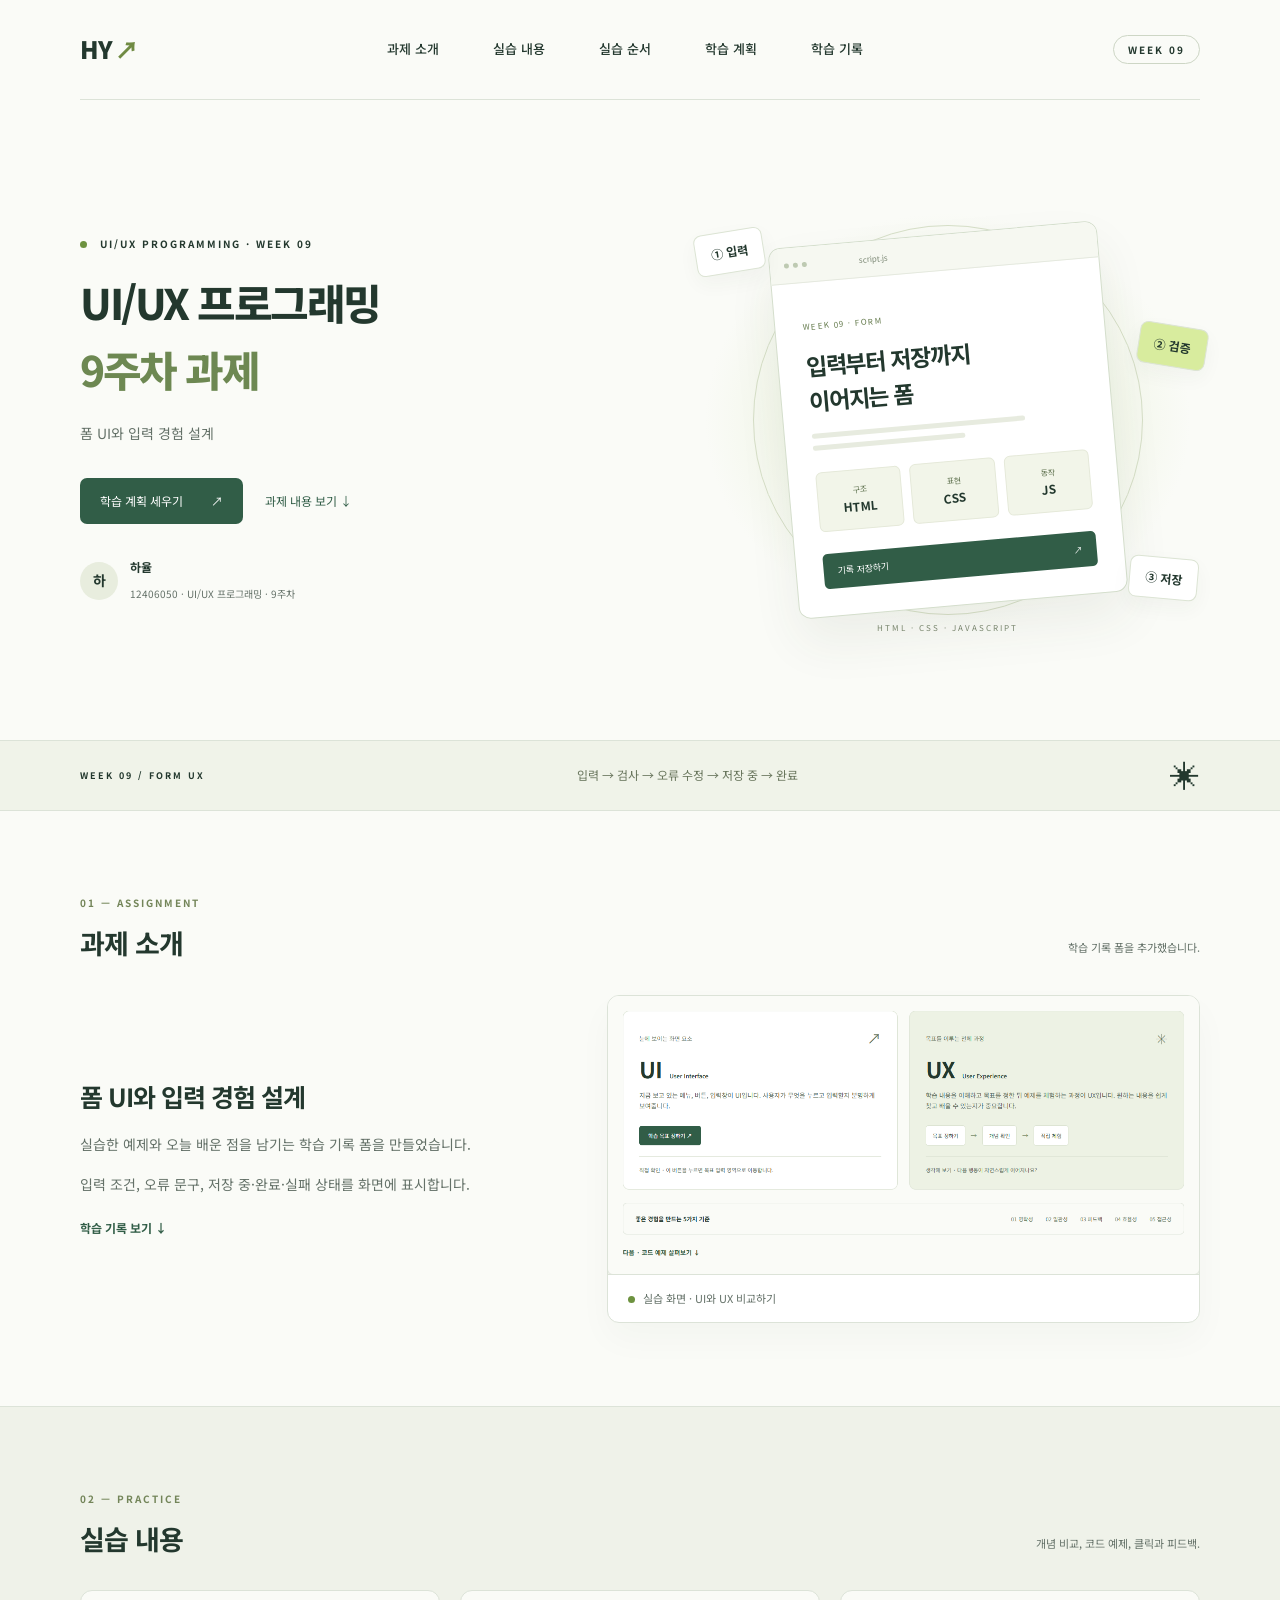
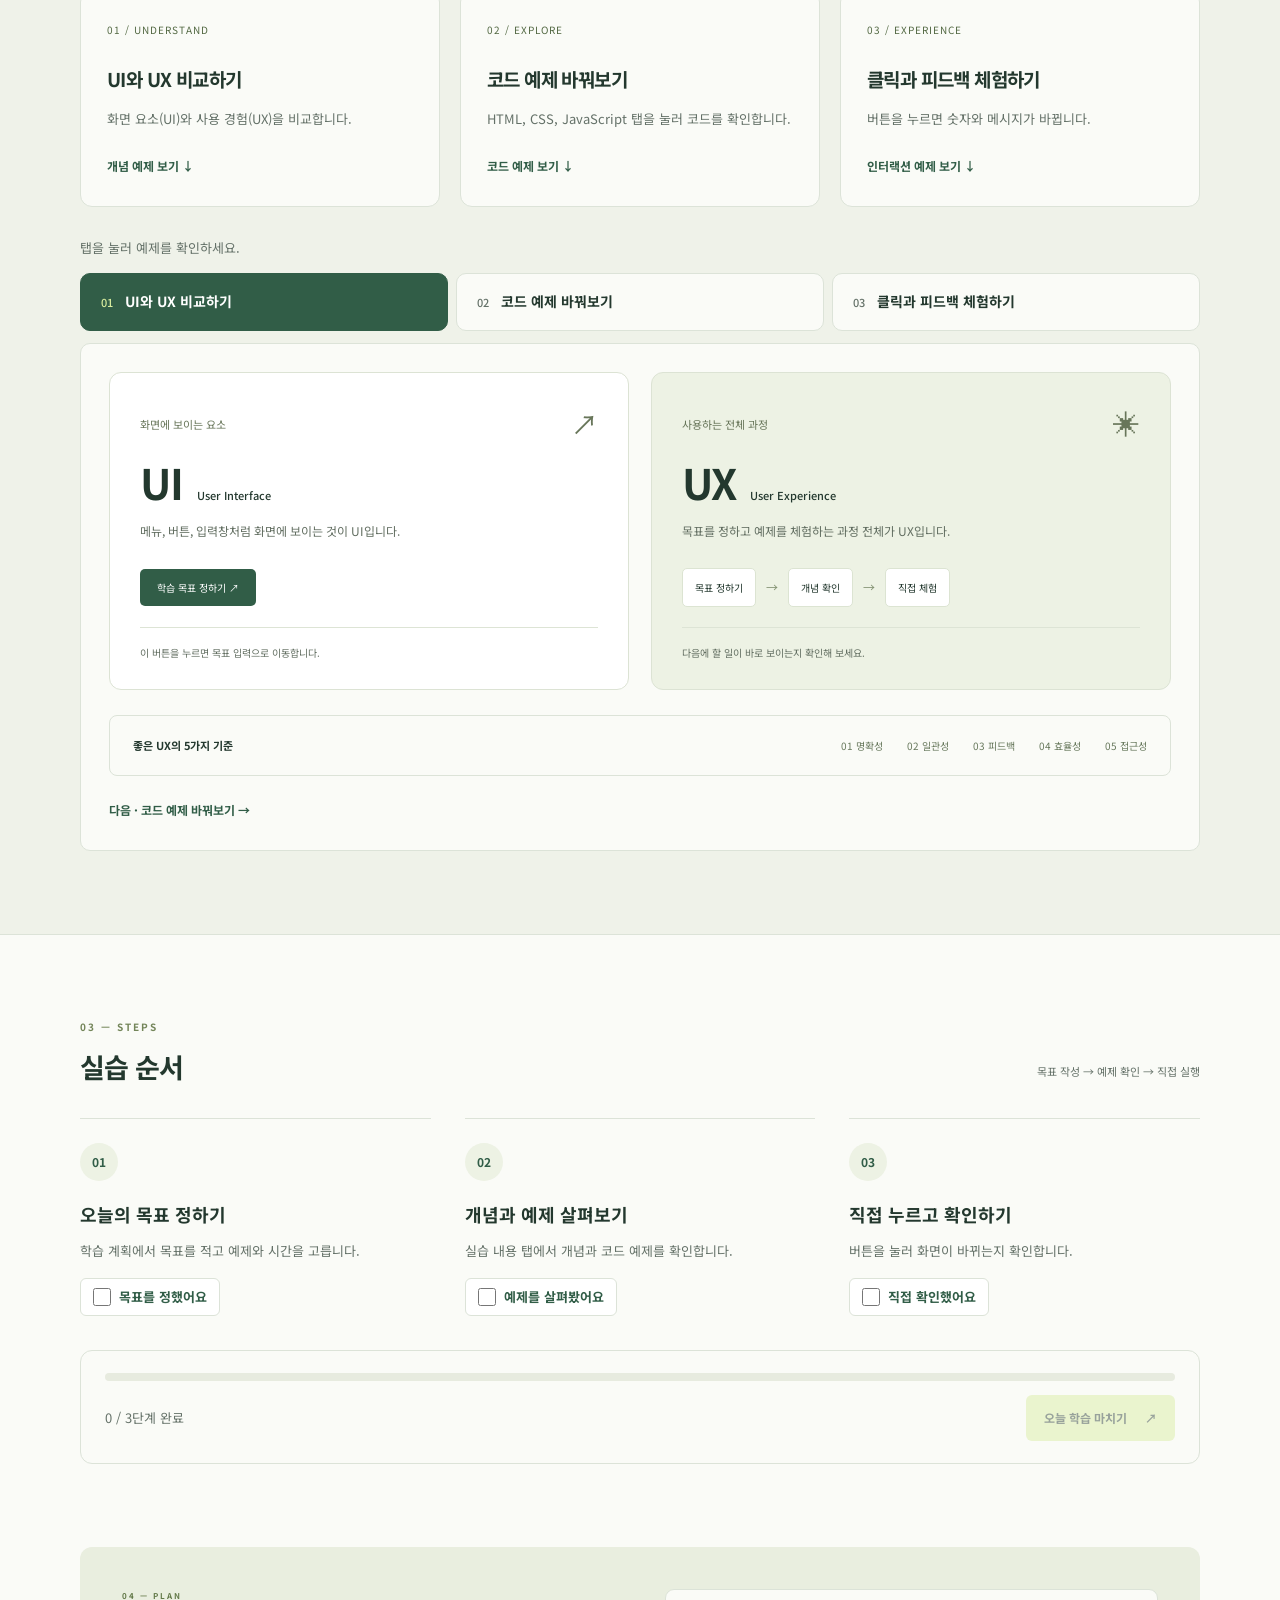
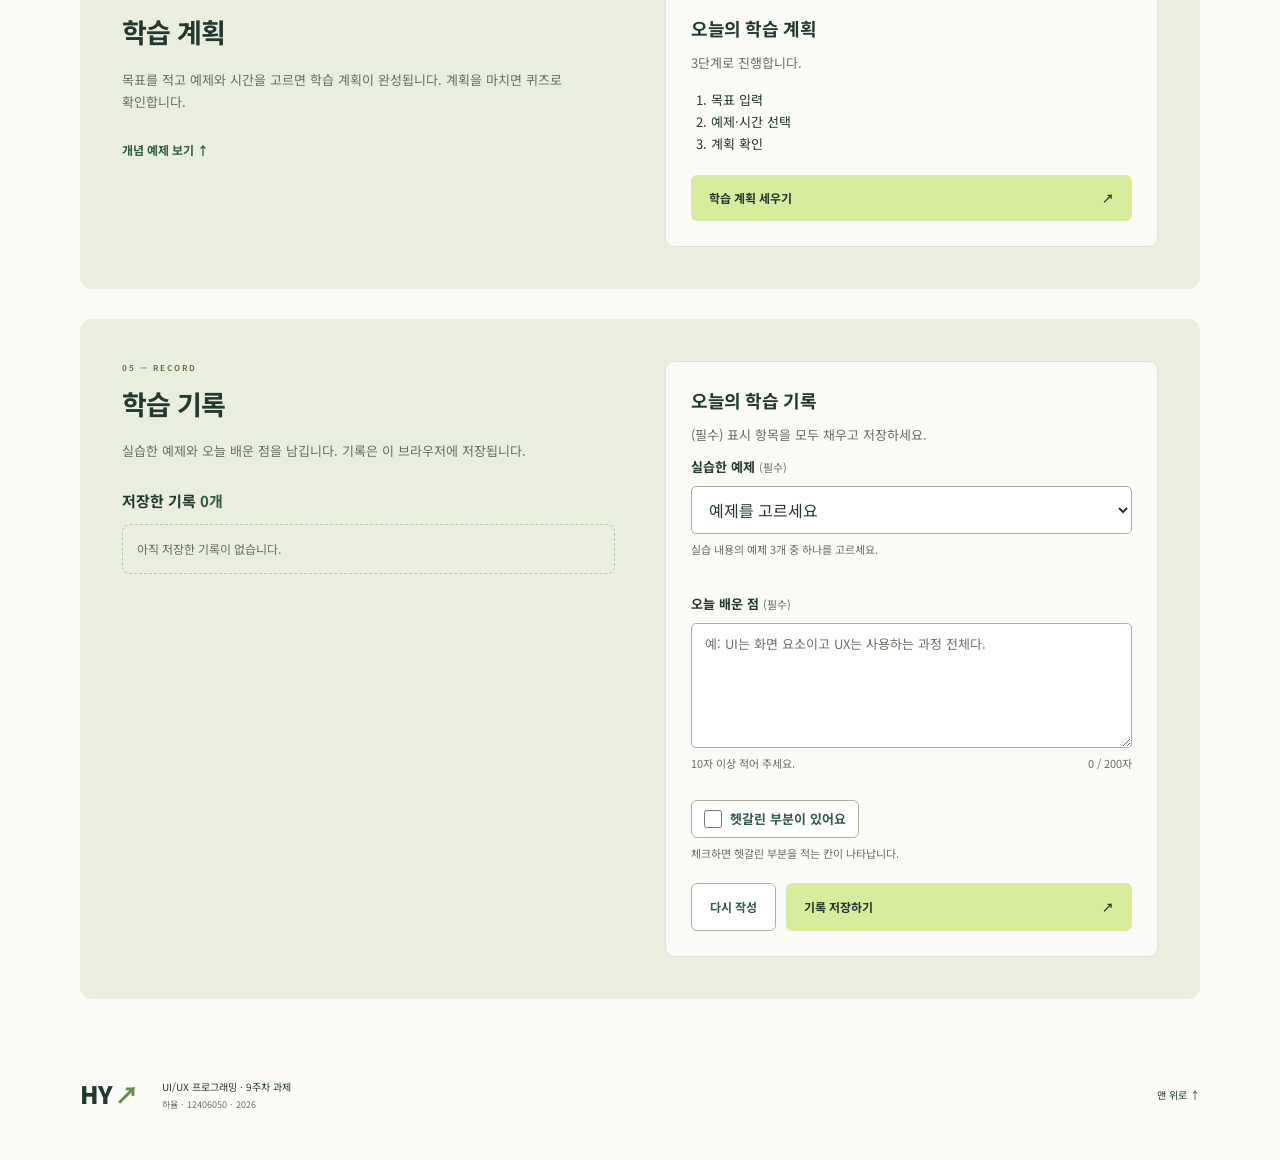
==== commit 8873112e: "feat(week9): 학습 기록 폼 추가" ====
--- a/index.html
+++ b/index.html
@@ -3,16 +3,16 @@
 <head>
   <meta charset="UTF-8">
   <meta name="viewport" content="width=device-width, initial-scale=1.0">
-  <meta name="description" content="하율의 UI/UX 프로그래밍 중간고사 과제. 학습 계획 뒤에 이해도 확인 퀴즈를 추가했습니다.">
-  <title>UI/UX 프로그래밍 · 중간고사 과제</title>
+  <meta name="description" content="하율의 UI/UX 프로그래밍 9주차 과제. 학습 기록 폼을 추가했습니다.">
+  <title>UI/UX 프로그래밍 · 9주차 과제</title>
   <link rel="stylesheet" href="style.css">
 </head>
 <body class="service-page">
   <!-- UX 기획
     사용자: UI/UX를 처음 배우는 학습자
     목적: 예제를 눌러 보며 UI/UX 기초를 익힌다
-    핵심 행동: 학습 계획을 세우고 퀴즈로 이해했는지 확인한다
-    정보 순서: 제목 → 과제 소개 → 실습 내용 → 실습 순서 → 학습 계획 → 작성자 정보
+    핵심 행동: 학습 계획을 세우고 퀴즈로 확인한 뒤 학습 기록을 남긴다
+    정보 순서: 제목 → 과제 소개 → 실습 내용 → 실습 순서 → 학습 계획 → 학습 기록 → 작성자 정보
     3주차 CSS: 글자 크기와 색으로 위계 구분, Flexbox 배치, hover·focus·active 상태
     4주차 반응형: viewport, 유동 너비, Grid, 768px 이하 한 열 배치
     5주차 JavaScript: 학습 목표 제출 검사, 문구·색·버튼 상태로 결과 표시
@@ -21,6 +21,8 @@
     필수값이 비면 현재 단계 유지, 이전은 값 유지, 다시 세우기는 초기화
     중간고사: 계획 완료 → 이해도 퀴즈 → 채점 → 틀린 문제 다시 풀기 → 통과
     답하지 않은 문제 안내, 계획 보기는 답 유지, 그만두기는 확인 후 초기화
+    9주차 폼: 학습 기록(예제 선택, 배운 점, 헷갈린 부분은 체크할 때만)
+    입력 중 글자 수·조건 표시, 오류 문구, 저장 중·완료·실패, 브라우저에 저장
   -->
   <a class="skip-link" href="#main">본문 바로가기</a>
   <header id="top">
@@ -31,37 +33,38 @@
         <a href="#features">실습 내용</a>
         <a href="#steps">실습 순서</a>
         <a href="#start">학습 계획</a>
+        <a href="#record">학습 기록</a>
       </nav>
-      <span class="week-label">WEEK 08</span>
+      <span class="week-label">WEEK 09</span>
     </div>
     <div class="hero wrap">
       <div class="hero-copy">
-        <p class="eyebrow"><span class="dot"></span> UI/UX PROGRAMMING · WEEK 08</p>
-        <h1>UI/UX 프로그래밍<span class="hero-tagline">중간고사 과제</span></h1>
-        <p class="hero-description">학습 계획과 이해도 확인 퀴즈</p>
+        <p class="eyebrow"><span class="dot"></span> UI/UX PROGRAMMING · WEEK 09</p>
+        <h1>UI/UX 프로그래밍<span class="hero-tagline">9주차 과제</span></h1>
+        <p class="hero-description">폼 UI와 입력 경험 설계</p>
         <a class="primary-link" href="#start" data-plan-start>학습 계획 세우기 <span aria-hidden="true">↗</span></a>
         <a class="secondary-link" href="#about">과제 내용 보기 ↓</a>
-        <div class="student"><span class="avatar" aria-hidden="true">하</span><div><strong>하율</strong><span>12406050 · UI/UX 프로그래밍 · 중간고사</span></div></div>
+        <div class="student"><span class="avatar" aria-hidden="true">하</span><div><strong>하율</strong><span>12406050 · UI/UX 프로그래밍 · 9주차</span></div></div>
       </div>
       <div class="hero-art" aria-hidden="true">
         <div class="orbit orbit-one"></div><div class="orbit orbit-two"></div>
-        <span class="floating-label label-html">① 계획</span>
+        <span class="floating-label label-html">① 입력</span>
         <div class="browser-card">
           <div class="browser-top"><span></span><span></span><span></span><small>script.js</small></div>
-          <div class="browser-body"><span class="mini-tag">WEEK 08 · MIDTERM</span><p class="art-title">계획부터 퀴즈까지<br>이어지는 흐름</p><div class="mock-line"></div><div class="mock-line short"></div><div class="mock-cards"><span>구조<br><b>HTML</b></span><span>표현<br><b>CSS</b></span><span>동작<br><b>JS</b></span></div><div class="mock-button">학습 계획 세우기 <span>↗</span></div></div>
-        </div>
-        <span class="floating-label label-css">② 퀴즈</span><span class="floating-label label-js">③ 통과</span><span class="art-caption">HTML · CSS · JAVASCRIPT</span>
+          <div class="browser-body"><span class="mini-tag">WEEK 09 · FORM</span><p class="art-title">입력부터 저장까지<br>이어지는 폼</p><div class="mock-line"></div><div class="mock-line short"></div><div class="mock-cards"><span>구조<br><b>HTML</b></span><span>표현<br><b>CSS</b></span><span>동작<br><b>JS</b></span></div><div class="mock-button">기록 저장하기 <span>↗</span></div></div>
+        </div>
+        <span class="floating-label label-css">② 검증</span><span class="floating-label label-js">③ 저장</span><span class="art-caption">HTML · CSS · JAVASCRIPT</span>
       </div>
     </div>
   </header>
 
   <main id="main">
-    <div class="topic-strip"><div class="wrap"><span>WEEK 08 / MIDTERM</span><p>계획 완료 → 퀴즈 → 채점 → 다시 풀기 → 통과</p><span aria-hidden="true">✳</span></div></div>
+    <div class="topic-strip"><div class="wrap"><span>WEEK 09 / FORM UX</span><p>입력 → 검사 → 오류 수정 → 저장 중 → 완료</p><span aria-hidden="true">✳</span></div></div>
 
     <section class="section wrap" id="about" aria-labelledby="about-title">
-      <div class="section-heading"><div><p class="eyebrow">01 — ASSIGNMENT</p><h2 id="about-title">과제 소개</h2></div><p>7주차 학습 계획 뒤에 이해도 확인 퀴즈를 추가했습니다.</p></div>
+      <div class="section-heading"><div><p class="eyebrow">01 — ASSIGNMENT</p><h2 id="about-title">과제 소개</h2></div><p>학습 기록 폼을 추가했습니다.</p></div>
       <div class="about-layout">
-        <div class="about-copy"><h3>학습 계획과 이해도 확인 퀴즈</h3><p>계획을 확정하면 고른 예제의 퀴즈 3문제를 풀 수 있습니다.</p><p>채점하면 문제마다 정답과 오답이 표시되고, 틀린 문제만 다시 풉니다.</p><a class="text-link" href="#features">실습 내용 보기 <span aria-hidden="true">↓</span></a></div>
+        <div class="about-copy"><h3>폼 UI와 입력 경험 설계</h3><p>실습한 예제와 오늘 배운 점을 남기는 학습 기록 폼을 만들었습니다.</p><p>입력 조건, 오류 문구, 저장 중·완료·실패 상태를 화면에 표시합니다.</p><a class="text-link" href="#record">학습 기록 보기 <span aria-hidden="true">↓</span></a></div>
         <figure class="service-preview">
           <img src="assets/images/service.png" alt="UI와 UX를 비교하는 예제 화면" width="1118" height="527" loading="lazy">
           <figcaption><span class="dot" aria-hidden="true"></span>실습 화면 · UI와 UX 비교하기</figcaption>
@@ -213,6 +216,7 @@
             <button class="interaction-button" id="plan-quiz" type="button"><span class="button-label">이해도 퀴즈 풀기</span> <span class="button-icon" aria-hidden="true">→</span></button>
             <button class="plan-back" id="plan-restart" type="button">다시 세우기</button>
           </div>
+          <a class="text-link plan-record" id="plan-record" href="#record">학습 기록 남기기 <span aria-hidden="true">↓</span></a>
         </div>
 
         <!-- 중간고사: 이해도 확인 퀴즈. 고른 예제의 문제만 표시 -->
@@ -315,9 +319,72 @@
         </section>
       </div>
     </section>
+
+    <!-- 9주차: 학습 기록 폼. 입력 조건 안내, 조건부 입력, 저장 중·완료·실패 -->
+    <section class="wrap start-section record-section" id="record" aria-labelledby="record-title">
+      <div class="start-copy">
+        <p class="eyebrow">05 — RECORD</p><h2 id="record-title">학습 기록</h2>
+        <p>실습한 예제와 오늘 배운 점을 남깁니다. 기록은 이 브라우저에 저장됩니다.</p>
+        <div class="record-saved">
+          <h3 id="record-list-title">저장한 기록 <span id="record-count">0개</span></h3>
+          <p id="record-empty">아직 저장한 기록이 없습니다.</p>
+          <ol class="record-list" id="record-list" aria-labelledby="record-list-title" hidden></ol>
+          <template id="record-template">
+            <li class="record-item">
+              <p class="record-item-head"><strong data-record="example"></strong> <time data-record="time"></time></p>
+              <p data-record="learned"></p>
+              <p class="record-item-question" data-record="question"></p>
+            </li>
+          </template>
+        </div>
+      </div>
+
+      <form class="record-form" id="record-form" action="#record" method="get" aria-busy="false" novalidate>
+        <h3 class="plan-title">오늘의 학습 기록</h3>
+        <p class="plan-help">(필수) 표시 항목을 모두 채우고 저장하세요.</p>
+
+        <div class="record-field" id="record-example-field">
+          <label for="record-example">실습한 예제 <span>(필수)</span></label>
+          <select id="record-example" name="example" required aria-describedby="record-example-help record-example-error">
+            <option value="">예제를 고르세요</option>
+            <option value="concept">UI와 UX 비교하기</option>
+            <option value="structure">코드 예제 바꿔보기</option>
+            <option value="practice">클릭과 피드백 체험하기</option>
+          </select>
+          <p class="field-help" id="record-example-help">실습 내용의 예제 3개 중 하나를 고르세요.</p>
+          <p class="field-error" id="record-example-error" role="alert"></p>
+        </div>
+
+        <div class="record-field" id="record-learned-field">
+          <label for="record-learned">오늘 배운 점 <span>(필수)</span></label>
+          <textarea id="record-learned" name="learned" rows="4" minlength="10" maxlength="200" required placeholder="예: UI는 화면 요소이고 UX는 사용하는 과정 전체다." aria-describedby="record-learned-help record-learned-error"></textarea>
+          <div class="field-meta"><p class="field-help" id="record-learned-help">10자 이상 적어 주세요.</p><span class="field-count" id="record-learned-count">0 / 200자</span></div>
+          <p class="field-error" id="record-learned-error" role="alert"></p>
+        </div>
+
+        <div class="record-check">
+          <label class="record-toggle"><input type="checkbox" id="record-has-question" name="hasQuestion" value="yes" aria-controls="record-question-field" aria-expanded="false" aria-describedby="record-has-question-help"> 헷갈린 부분이 있어요</label>
+          <p class="field-help" id="record-has-question-help">체크하면 헷갈린 부분을 적는 칸이 나타납니다.</p>
+        </div>
+
+        <div class="record-field record-extra" id="record-question-field" hidden>
+          <label for="record-question">헷갈린 부분 <span>(필수)</span></label>
+          <textarea id="record-question" name="question" rows="3" minlength="5" maxlength="100" required disabled placeholder="예: aria-describedby를 어디에 쓰는지 헷갈린다." aria-describedby="record-question-help record-question-error"></textarea>
+          <div class="field-meta"><p class="field-help" id="record-question-help">다음에 다시 볼 수 있게 5자 이상 적어 주세요.</p><span class="field-count" id="record-question-count">0 / 100자</span></div>
+          <p class="field-error" id="record-question-error" role="alert"></p>
+        </div>
+
+        <p class="record-status" id="record-status" role="status" aria-live="polite" tabindex="-1"></p>
+        <div class="plan-actions">
+          <button class="plan-back" id="record-reset" type="button">다시 작성</button>
+          <button class="interaction-button" id="record-submit" type="submit" disabled><span class="button-label">기록 저장하기</span> <span class="button-icon" aria-hidden="true">↗</span></button>
+        </div>
+        <noscript><p>학습 기록은 JavaScript가 켜져 있어야 저장할 수 있습니다.</p></noscript>
+      </form>
+    </section>
   </main>
 
-  <footer class="wrap footer"><a class="logo service-logo" href="#top">HY<span>↗</span></a><p>UI/UX 프로그래밍 · 중간고사 과제<br><span>하율 · 12406050 · 2026</span></p><a class="back-top" href="#top">맨 위로 ↑</a></footer>
+  <footer class="wrap footer"><a class="logo service-logo" href="#top">HY<span>↗</span></a><p>UI/UX 프로그래밍 · 9주차 과제<br><span>하율 · 12406050 · 2026</span></p><a class="back-top" href="#top">맨 위로 ↑</a></footer>
 
   <!-- 5주차: body 끝에서 JavaScript 연결 -->
   <script src="script.js"></script>
--- a/style.css
+++ b/style.css
@@ -212,8 +212,61 @@
 .quiz-confirm .plan-actions { margin-top: 12px; }
 #quiz-stop { background-color: #a1372b; color: #fff; }
 
+/* 9주차: 학습 기록 영역, 저장한 기록 목록 */
+.plan-record { margin-top: 14px; }
+.record-section { margin-top: 30px; border-radius: 12px; background-color: #e9eedf; }
+.record-section .eyebrow { font-size: 8px; margin-bottom: 9px; color: #647a4a; }
+.record-saved { margin-top: 26px; }
+.record-saved h3 { margin: 0 0 10px; font-size: 15px; }
+#record-count { color: var(--green); }
+#record-empty { margin: 0; padding: 14px; border: 1px dashed #b9c8a8; border-radius: 8px; font-size: 12px; color: var(--muted); }
+.record-list { display: grid; gap: 10px; margin: 0; padding: 0; list-style: none; }
+.record-item { min-width: 0; padding: 14px 16px; border: 1px solid var(--line); border-radius: 8px; background-color: #fff; overflow-wrap: anywhere; transition: border-color .2s ease, box-shadow .2s ease; }
+.record-item.is-new { border-color: var(--green); box-shadow: 0 0 0 1px var(--green); }
+.record-item p { margin: 0; font-size: 13px; }
+.record-item .record-item-head { display: flex; flex-wrap: wrap; justify-content: space-between; gap: 2px 10px; margin-bottom: 4px; font-size: 12px; }
+.record-item-head strong { color: var(--green); }
+.record-item-head time { color: var(--muted); }
+.record-item .record-item-question { margin-top: 6px; font-size: 12px; color: #8a5a12; }
+
+/* 9주차: 입력 필드 상태 (기본·초점·성공·오류) */
+.record-form { min-width: 0; padding: 25px; border: 1px solid var(--line); border-radius: 9px; background-color: var(--paper); }
+.record-form[aria-busy="true"] { cursor: progress; }
+.record-field { margin-top: 10px; }
+.record-field label { display: block; margin-bottom: 8px; font-size: 13px; font-weight: 700; }
+.record-field label span { font-size: 11px; font-weight: 400; color: var(--muted); }
+#record-example, .record-field textarea { display: block; width: 100%; min-height: 46px; padding: 10px 13px; border: 1px solid #a5b39a; border-radius: 5px; background-color: #fff; color: var(--ink); font: inherit; font-size: 16px; transition: border-color .2s ease, background-color .2s ease; }
+.record-field textarea { resize: vertical; line-height: 1.6; }
+.record-field textarea::placeholder { color: #687466; font-size: 13px; }
+#record-example:hover, .record-field textarea:hover { border-color: #718e31; }
+#record-example:focus-visible, .record-field textarea:focus-visible { outline: 3px solid #718e31; outline-offset: 3px; }
+.field-meta { display: flex; justify-content: space-between; align-items: baseline; gap: 12px; }
+.record-form .field-help { margin: 6px 0 0; font-size: 11px; color: var(--muted); }
+.field-count { flex: none; font-size: 11px; color: var(--muted); font-variant-numeric: tabular-nums; white-space: nowrap; }
+.field-error { min-height: 20px; margin: 4px 0 0; font-size: 12px; font-weight: 700; color: #a1372b; }
+.record-field.is-valid #record-example, .record-field.is-valid textarea { border-color: var(--green); }
+.record-field.is-valid .field-help { color: var(--green); font-weight: 700; }
+.record-field.is-invalid #record-example, .record-field.is-invalid textarea { border-color: #a1372b; background-color: #fdf6f5; }
+.record-check { margin-top: 4px; }
+.record-form > .plan-help { margin-bottom: 4px; }
+.record-toggle { display: inline-flex; align-items: center; gap: 8px; padding: 7px 12px; border: 1px solid #a5b39a; border-radius: 6px; background-color: #fff; color: var(--green); font-size: 13px; font-weight: 700; cursor: pointer; transition: background-color .2s ease, border-color .2s ease; }
+.record-toggle:hover { border-color: #718e31; }
+.record-toggle input { width: 18px; height: 18px; margin: 0; accent-color: var(--green); cursor: pointer; }
+.record-toggle:has(input:checked) { border-color: var(--green); background-color: #edf2e4; }
+.record-extra { padding: 14px 14px 4px; border-left: 3px solid #c79a3e; border-radius: 0 8px 8px 0; background-color: #fff; }
+
+/* 9주차: 저장 중·완료·실패 */
+.record-status { margin: 14px 0 0; padding: 10px 14px; border: 1px solid var(--line); border-radius: 6px; background-color: #fff; font-size: 12px; font-weight: 700; color: var(--muted); }
+.record-status:empty { display: none; }
+.record-status.is-loading { border-color: #b9c8a8; color: var(--green); }
+.record-status.is-success { border-color: #b9c8a8; background-color: #edf2e4; color: var(--green); }
+.record-status.is-error { border-color: #e7b9b2; background-color: #fbecea; color: #a1372b; }
+.record-status:focus-visible { outline: 3px solid #718e31; outline-offset: 3px; }
+#record-submit:disabled { cursor: progress; opacity: .6; }
+#record-reset:disabled { cursor: default; opacity: .45; }
+
 @media (prefers-reduced-motion: reduce) {
-  .header nav a, .primary-link, .interaction-button, .feature-card, #learning-goal, .demo-tab, .step-check, .steps-progress, #steps-bar, #goal-count, .plan-flow, .plan-track li, .plan-option, #plan-time, .plan-back, .quiz-item { transition: none; }
+  .header nav a, .primary-link, .interaction-button, .feature-card, #learning-goal, .demo-tab, .step-check, .steps-progress, #steps-bar, #goal-count, .plan-flow, .plan-track li, .plan-option, #plan-time, .plan-back, .quiz-item, .record-item, #record-example, .record-field textarea, .record-toggle { transition: none; }
 }
 
 /* 4주차: 768px 이하 모바일 레이아웃 */
@@ -314,4 +367,11 @@
   /* 중간고사: 퀴즈 여백, 버튼 높이 */
   .quiz-item { padding: 14px 12px; }
   .quiz-cancel { min-height: 48px; }
+
+  /* 9주차: 학습 기록 여백, 버튼 높이 */
+  .record-section { margin-top: 24px; }
+  .record-form { padding: 20px 16px; }
+  .record-toggle, #record-reset, #record-submit { min-height: 48px; }
+  .plan-record { display: inline-flex; align-items: center; min-height: 44px; }
+  .field-meta { flex-wrap: wrap; gap: 0 12px; }
 }
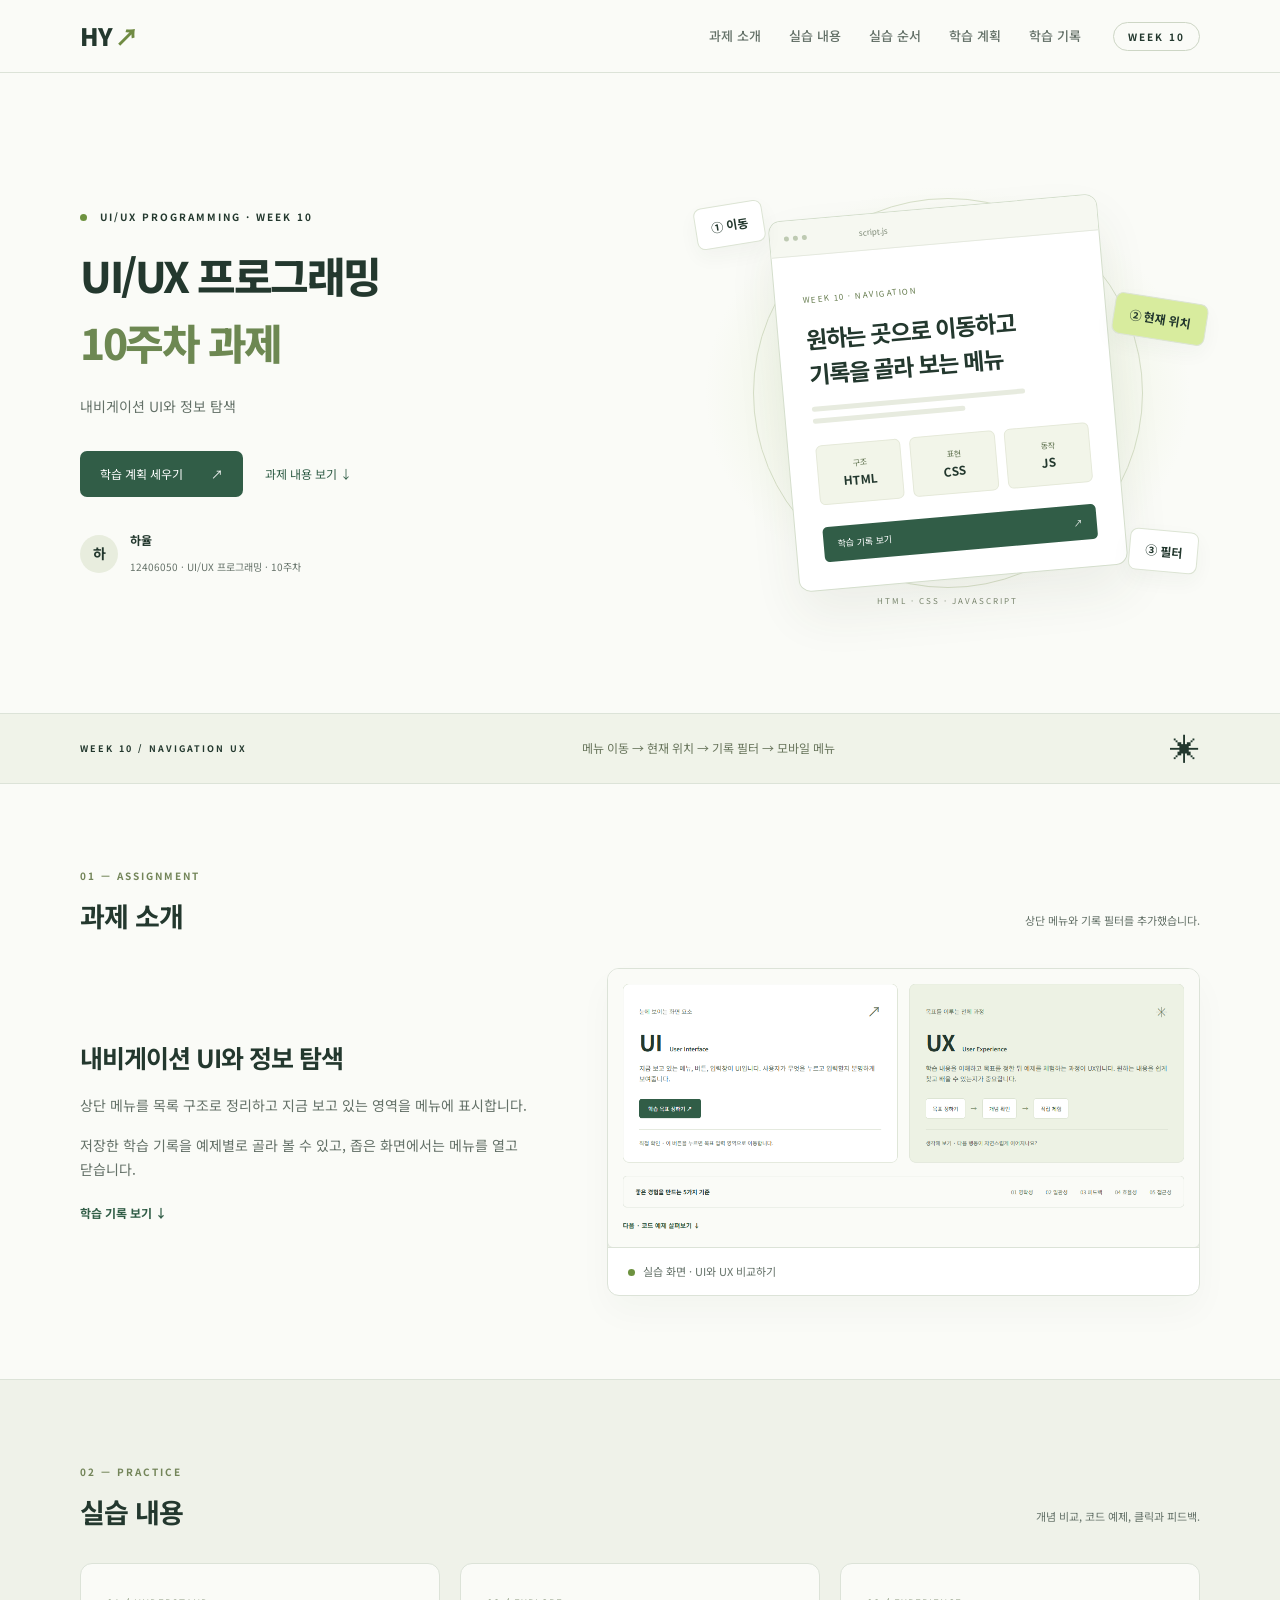
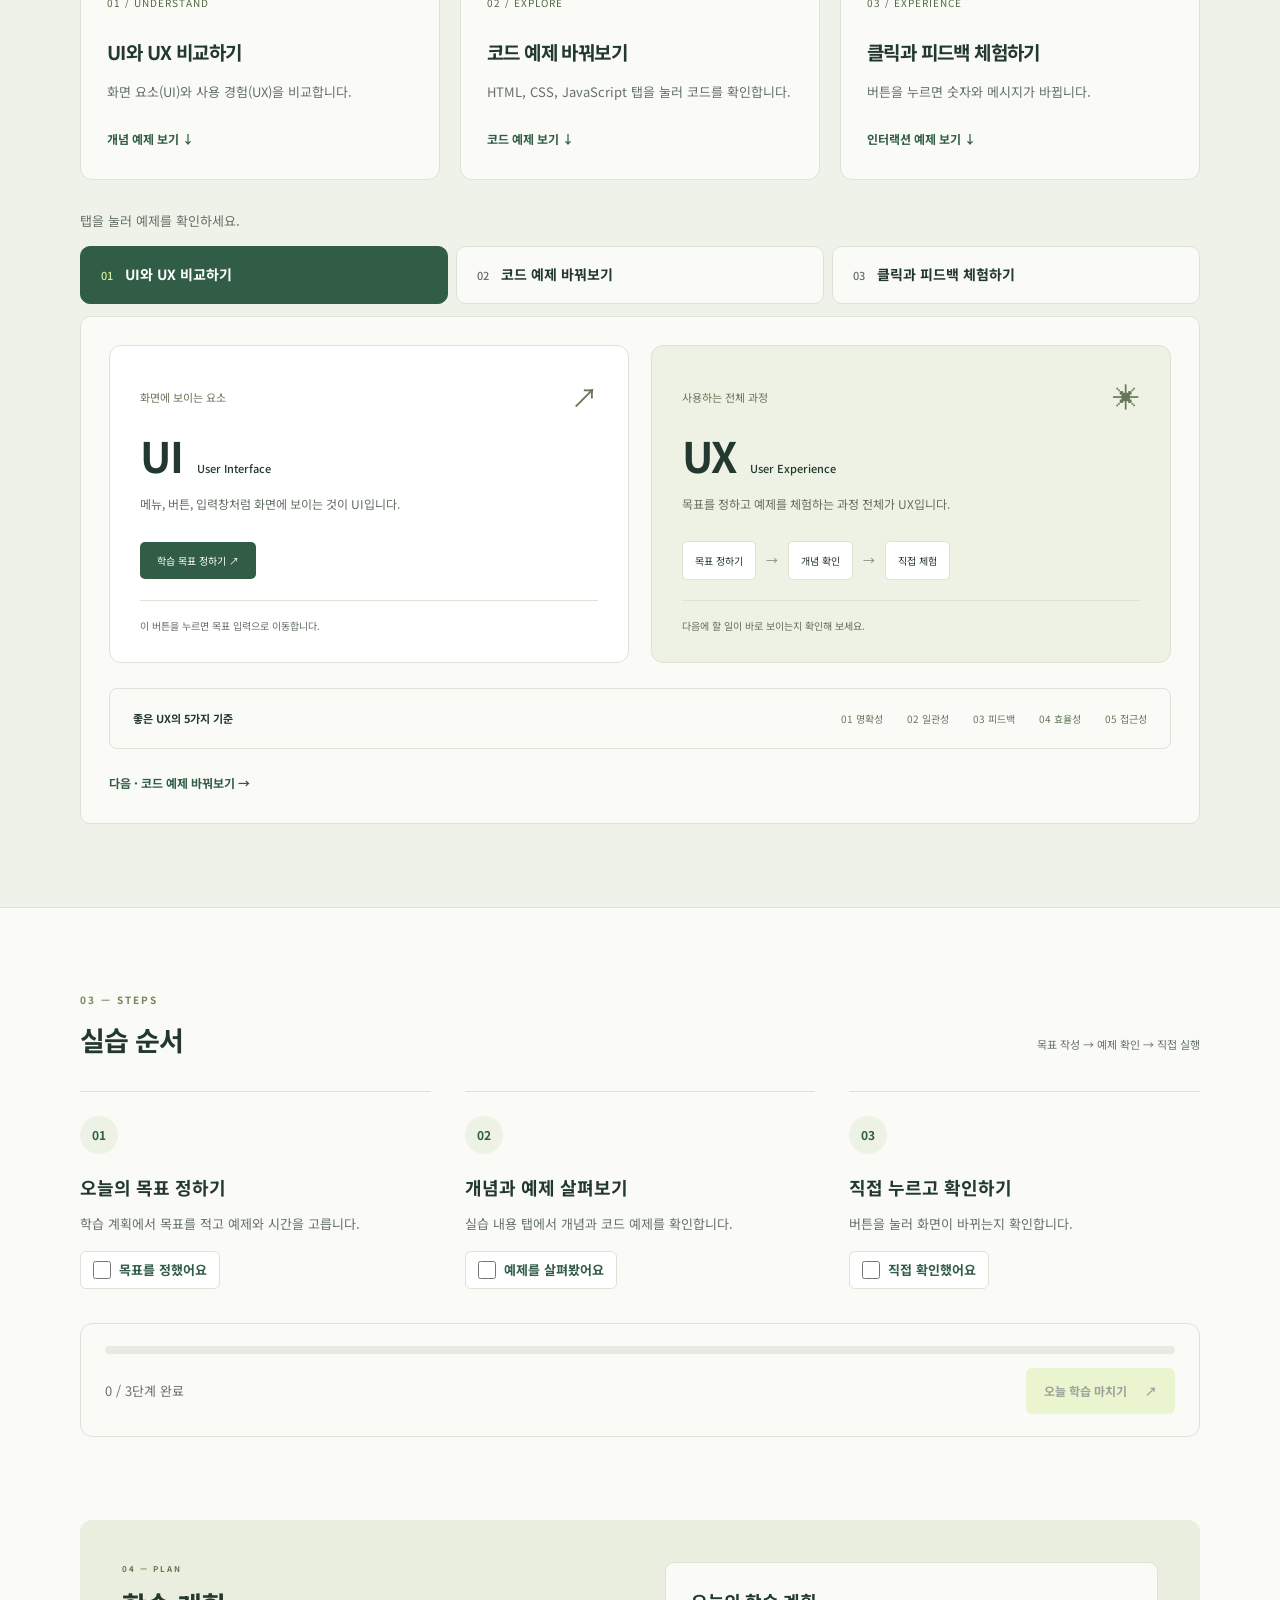
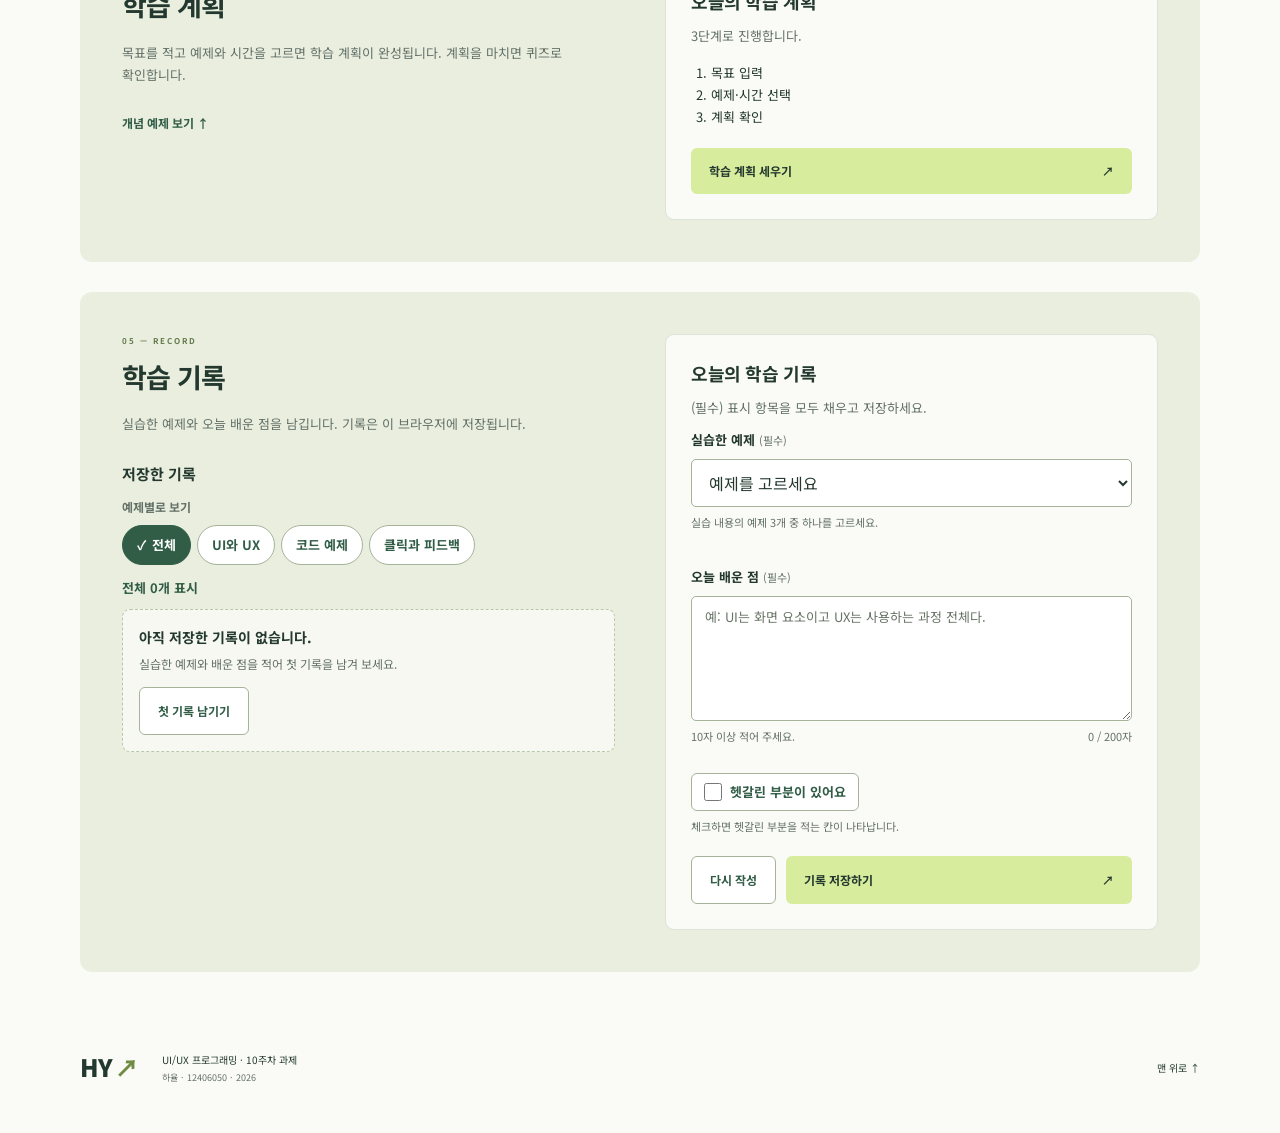
==== commit b837189b: "feat(week10): 상단 메뉴와 학습 기록 필터 추가 - 상단 메뉴를 nav·ul·li 구조로 바꾸고 화면 위에 고정 - 보고 있는 영역의 메뉴에 aria-current, 배" ====
--- a/index.html
+++ b/index.html
@@ -3,8 +3,8 @@
 <head>
   <meta charset="UTF-8">
   <meta name="viewport" content="width=device-width, initial-scale=1.0">
-  <meta name="description" content="하율의 UI/UX 프로그래밍 9주차 과제. 학습 기록 폼을 추가했습니다.">
-  <title>UI/UX 프로그래밍 · 9주차 과제</title>
+  <meta name="description" content="하율의 UI/UX 프로그래밍 10주차 과제. 상단 메뉴, 현재 위치 표시, 학습 기록 필터를 추가했습니다.">
+  <title>UI/UX 프로그래밍 · 10주차 과제</title>
   <link rel="stylesheet" href="style.css">
 </head>
 <body class="service-page">
@@ -23,48 +23,55 @@
     답하지 않은 문제 안내, 계획 보기는 답 유지, 그만두기는 확인 후 초기화
     9주차 폼: 학습 기록(예제 선택, 배운 점, 헷갈린 부분은 체크할 때만)
     입력 중 글자 수·조건 표시, 오류 문구, 저장 중·완료·실패, 브라우저에 저장
+    10주차 내비게이션: nav·ul·li 메뉴 5개, 보고 있는 영역을 메뉴에 표시(aria-current)
+    저장한 기록을 예제별로 보기(aria-pressed), 결과 수와 빈 결과 안내, 768px 이하 메뉴 열기·닫기
   -->
   <a class="skip-link" href="#main">본문 바로가기</a>
-  <header id="top">
+  <!-- 10주차: 스크롤해도 보이는 상단 메뉴. 768px 이하에서는 메뉴 열기 버튼으로 펼침 -->
+  <header class="site-header">
     <div class="header wrap">
       <a class="logo service-logo" href="#top" aria-label="과제 페이지 맨 위로">HY<span>↗</span></a>
-      <nav aria-label="주요 메뉴">
-        <a href="#about">과제 소개</a>
-        <a href="#features">실습 내용</a>
-        <a href="#steps">실습 순서</a>
-        <a href="#start">학습 계획</a>
-        <a href="#record">학습 기록</a>
+      <button class="menu-toggle" id="menu-toggle" type="button" aria-controls="main-nav" aria-expanded="false" hidden><span class="menu-icon" aria-hidden="true"></span><span class="menu-label">메뉴 열기</span></button>
+      <nav class="main-nav" id="main-nav" aria-label="주요 메뉴">
+        <ul>
+          <li><a href="#about">과제 소개</a></li>
+          <li><a href="#features">실습 내용</a></li>
+          <li><a href="#steps">실습 순서</a></li>
+          <li><a href="#start">학습 계획</a></li>
+          <li><a href="#record">학습 기록</a></li>
+        </ul>
       </nav>
-      <span class="week-label">WEEK 09</span>
+      <span class="week-label">WEEK 10</span>
     </div>
-    <div class="hero wrap">
+  </header>
+
+  <main id="main">
+    <section class="hero wrap" id="top" aria-labelledby="hero-title">
       <div class="hero-copy">
-        <p class="eyebrow"><span class="dot"></span> UI/UX PROGRAMMING · WEEK 09</p>
-        <h1>UI/UX 프로그래밍<span class="hero-tagline">9주차 과제</span></h1>
-        <p class="hero-description">폼 UI와 입력 경험 설계</p>
+        <p class="eyebrow"><span class="dot"></span> UI/UX PROGRAMMING · WEEK 10</p>
+        <h1 id="hero-title">UI/UX 프로그래밍<span class="hero-tagline">10주차 과제</span></h1>
+        <p class="hero-description">내비게이션 UI와 정보 탐색</p>
         <a class="primary-link" href="#start" data-plan-start>학습 계획 세우기 <span aria-hidden="true">↗</span></a>
         <a class="secondary-link" href="#about">과제 내용 보기 ↓</a>
-        <div class="student"><span class="avatar" aria-hidden="true">하</span><div><strong>하율</strong><span>12406050 · UI/UX 프로그래밍 · 9주차</span></div></div>
+        <div class="student"><span class="avatar" aria-hidden="true">하</span><div><strong>하율</strong><span>12406050 · UI/UX 프로그래밍 · 10주차</span></div></div>
       </div>
       <div class="hero-art" aria-hidden="true">
         <div class="orbit orbit-one"></div><div class="orbit orbit-two"></div>
-        <span class="floating-label label-html">① 입력</span>
+        <span class="floating-label label-html">① 이동</span>
         <div class="browser-card">
           <div class="browser-top"><span></span><span></span><span></span><small>script.js</small></div>
-          <div class="browser-body"><span class="mini-tag">WEEK 09 · FORM</span><p class="art-title">입력부터 저장까지<br>이어지는 폼</p><div class="mock-line"></div><div class="mock-line short"></div><div class="mock-cards"><span>구조<br><b>HTML</b></span><span>표현<br><b>CSS</b></span><span>동작<br><b>JS</b></span></div><div class="mock-button">기록 저장하기 <span>↗</span></div></div>
-        </div>
-        <span class="floating-label label-css">② 검증</span><span class="floating-label label-js">③ 저장</span><span class="art-caption">HTML · CSS · JAVASCRIPT</span>
-      </div>
-    </div>
-  </header>
-
-  <main id="main">
-    <div class="topic-strip"><div class="wrap"><span>WEEK 09 / FORM UX</span><p>입력 → 검사 → 오류 수정 → 저장 중 → 완료</p><span aria-hidden="true">✳</span></div></div>
+          <div class="browser-body"><span class="mini-tag">WEEK 10 · NAVIGATION</span><p class="art-title">원하는 곳으로 이동하고<br>기록을 골라 보는 메뉴</p><div class="mock-line"></div><div class="mock-line short"></div><div class="mock-cards"><span>구조<br><b>HTML</b></span><span>표현<br><b>CSS</b></span><span>동작<br><b>JS</b></span></div><div class="mock-button">학습 기록 보기 <span>↗</span></div></div>
+        </div>
+        <span class="floating-label label-css">② 현재 위치</span><span class="floating-label label-js">③ 필터</span><span class="art-caption">HTML · CSS · JAVASCRIPT</span>
+      </div>
+    </section>
+
+    <div class="topic-strip"><div class="wrap"><span>WEEK 10 / NAVIGATION UX</span><p>메뉴 이동 → 현재 위치 → 기록 필터 → 모바일 메뉴</p><span aria-hidden="true">✳</span></div></div>
 
     <section class="section wrap" id="about" aria-labelledby="about-title">
-      <div class="section-heading"><div><p class="eyebrow">01 — ASSIGNMENT</p><h2 id="about-title">과제 소개</h2></div><p>학습 기록 폼을 추가했습니다.</p></div>
+      <div class="section-heading"><div><p class="eyebrow">01 — ASSIGNMENT</p><h2 id="about-title">과제 소개</h2></div><p>상단 메뉴와 기록 필터를 추가했습니다.</p></div>
       <div class="about-layout">
-        <div class="about-copy"><h3>폼 UI와 입력 경험 설계</h3><p>실습한 예제와 오늘 배운 점을 남기는 학습 기록 폼을 만들었습니다.</p><p>입력 조건, 오류 문구, 저장 중·완료·실패 상태를 화면에 표시합니다.</p><a class="text-link" href="#record">학습 기록 보기 <span aria-hidden="true">↓</span></a></div>
+        <div class="about-copy"><h3>내비게이션 UI와 정보 탐색</h3><p>상단 메뉴를 목록 구조로 정리하고 지금 보고 있는 영역을 메뉴에 표시합니다.</p><p>저장한 학습 기록을 예제별로 골라 볼 수 있고, 좁은 화면에서는 메뉴를 열고 닫습니다.</p><a class="text-link" href="#record">학습 기록 보기 <span aria-hidden="true">↓</span></a></div>
         <figure class="service-preview">
           <img src="assets/images/service.png" alt="UI와 UX를 비교하는 예제 화면" width="1118" height="527" loading="lazy">
           <figcaption><span class="dot" aria-hidden="true"></span>실습 화면 · UI와 UX 비교하기</figcaption>
@@ -326,8 +333,24 @@
         <p class="eyebrow">05 — RECORD</p><h2 id="record-title">학습 기록</h2>
         <p>실습한 예제와 오늘 배운 점을 남깁니다. 기록은 이 브라우저에 저장됩니다.</p>
         <div class="record-saved">
-          <h3 id="record-list-title">저장한 기록 <span id="record-count">0개</span></h3>
-          <p id="record-empty">아직 저장한 기록이 없습니다.</p>
+          <h3 id="record-list-title">저장한 기록</h3>
+          <!-- 10주차: 예제별 필터. 선택 상태는 aria-pressed로 알림 -->
+          <div class="record-filter" id="record-filter" hidden>
+            <p class="record-filter-label" id="record-filter-label">예제별로 보기</p>
+            <div class="record-filters" role="group" aria-labelledby="record-filter-label">
+              <button class="filter-button" type="button" data-filter="all" aria-pressed="true">전체</button>
+              <button class="filter-button" type="button" data-filter="concept" aria-pressed="false">UI와 UX</button>
+              <button class="filter-button" type="button" data-filter="structure" aria-pressed="false">코드 예제</button>
+              <button class="filter-button" type="button" data-filter="practice" aria-pressed="false">클릭과 피드백</button>
+            </div>
+            <p class="record-result" id="record-result" role="status" aria-live="polite"></p>
+          </div>
+          <div class="record-empty" id="record-empty">
+            <p class="record-empty-title" id="record-empty-title">아직 저장한 기록이 없습니다.</p>
+            <p class="record-empty-help" id="record-empty-help">실습한 예제와 배운 점을 적어 첫 기록을 남겨 보세요.</p>
+            <button class="plan-back" id="record-empty-write" type="button" hidden>첫 기록 남기기</button>
+            <button class="plan-back" id="record-empty-all" type="button" hidden>전체 기록 보기</button>
+          </div>
           <ol class="record-list" id="record-list" aria-labelledby="record-list-title" hidden></ol>
           <template id="record-template">
             <li class="record-item">
@@ -384,7 +407,7 @@
     </section>
   </main>
 
-  <footer class="wrap footer"><a class="logo service-logo" href="#top">HY<span>↗</span></a><p>UI/UX 프로그래밍 · 9주차 과제<br><span>하율 · 12406050 · 2026</span></p><a class="back-top" href="#top">맨 위로 ↑</a></footer>
+  <footer class="wrap footer"><a class="logo service-logo" href="#top">HY<span>↗</span></a><p>UI/UX 프로그래밍 · 10주차 과제<br><span>하율 · 12406050 · 2026</span></p><a class="back-top" href="#top">맨 위로 ↑</a></footer>
 
   <!-- 5주차: body 끝에서 JavaScript 연결 -->
   <script src="script.js"></script>
--- a/style.css
+++ b/style.css
@@ -1,6 +1,6 @@
 @import url('https://fonts.googleapis.com/css2?family=Noto+Sans+KR:wght@400;500;600;700;800;900&display=swap');
 
-:root{--ink:#23382e;--green:#315d47;--muted:#647168;--paper:#fafbf7;--line:#dce3d8;--lime:#d8ec9e}*{box-sizing:border-box}html{scroll-behavior:smooth;scroll-padding-top:30px}body{margin:0;background:var(--paper);color:var(--ink);font-family:'Noto Sans KR',sans-serif;line-height:1.7;word-break:keep-all}a{color:inherit;text-decoration:none}button{font:inherit;cursor:pointer}button:disabled{cursor:default;opacity:.45}button,a{-webkit-tap-highlight-color:transparent}a:focus-visible,button:focus-visible,[tabindex]:focus-visible{outline:3px solid #718e31;outline-offset:5px}.wrap{width:calc(100% - 64px);max-width:1120px;margin:auto}.header{height:100px;display:flex;align-items:center;justify-content:space-between;border-bottom:1px solid var(--line)}.logo{font-size:28px;font-weight:900;letter-spacing:-2px}.logo span{color:#708b43;padding-left:4px}.header nav{display:flex;flex-wrap:wrap;gap:34px;font-size:13px;font-weight:500}.header nav a:hover{color:#738e40}.week-label{border:1px solid #cdd6c5;border-radius:30px;padding:5px 14px;font-size:10px;letter-spacing:2px;font-weight:700}.hero{display:grid;grid-template-columns:1.15fr 1fr;align-items:center;min-height:590px;gap:35px}.eyebrow{font-size:10px;font-weight:700;letter-spacing:2px;margin:0 0 22px}.dot{display:inline-block;width:7px;height:7px;background:#6d923f;border-radius:50%;margin-right:8px}.hero h1{font-size:43px;line-height:1.45;letter-spacing:-2.5px;margin:0 0 23px;font-weight:800}.hero h1>span{color:#6d8852}.hero-description{font-size:15px;color:var(--muted);line-height:1.9;margin-bottom:28px}.primary-link{background:var(--green);color:white;padding:13px 20px;display:inline-flex;gap:28px;border-radius:7px;font-size:12px}.primary-link:hover{background:#204732}.student{display:flex;align-items:center;gap:12px;margin-top:33px}.avatar{background:#e8edde;width:38px;height:38px;display:grid;place-items:center;border-radius:50%;font-weight:700;font-size:14px}.student strong{display:block;font-size:12px}.student div>span{font-size:10px;color:var(--muted)}.hero-art{height:430px;position:relative;display:flex;align-items:center;justify-content:center;background:radial-gradient(ellipse,#e3edcf 0,transparent 68%)}.orbit{position:absolute;border:1px solid #d6dfc7;border-radius:50%;width:390px;height:390px}.orbit-two{width:310px;height:310px}.browser-card{width:330px;background:white;border:1px solid #d4decc;border-radius:12px;box-shadow:0 25px 50px #32472812;transform:rotate(-5deg);z-index:1;overflow:hidden}.browser-top{height:36px;border-bottom:1px solid #e5e9df;display:flex;align-items:center;gap:4px;padding:0 14px;background:#f6f8f1}.browser-top>span{height:5px;width:5px;border-radius:50%;background:#becab2}.browser-top small{font-size:8px;margin-left:48px;color:#7d8976}.browser-body{padding:27px}.mini-tag{font-size:8px;letter-spacing:1.5px;color:#657b4d}.browser-body h2{font-size:23px;line-height:1.5;letter-spacing:-1px;margin:12px 0 16px}.mock-line{height:5px;width:78%;background:#e7ebdf;margin:7px 0;border-radius:5px}.mock-line.short{width:56%}.mock-cards{display:flex;gap:9px;margin:22px 0}.mock-cards>span{flex:1;background:#f2f5e9;border:1px solid #e5e9d9;border-radius:6px;padding:12px 6px;font-size:8px;text-align:center;color:#647654}.mock-cards b{font-size:12px;color:var(--ink)}.mock-button{background:var(--green);border-radius:5px;padding:10px 14px;color:white;font-size:9px;display:flex;justify-content:space-between}.floating-label{position:absolute;z-index:2;background:#fff;border:1px solid #dce4d4;border-radius:8px;padding:10px 15px;box-shadow:0 8px 20px #3247280b;font-weight:700;font-size:12px}.label-html{top:26px;left:0;transform:rotate(-9deg)}.label-css{right:-7px;top:120px;background:var(--lime);transform:rotate(9deg)}.label-js{right:2px;bottom:36px;transform:rotate(5deg)}.art-caption{position:absolute;bottom:0;font-size:8px;letter-spacing:2px;color:#7b8870}.topic-strip{border-block:1px solid var(--line);background:#f0f3e9}.topic-strip>.wrap{display:flex;align-items:center;justify-content:space-between;gap:20px;min-height:69px}.topic-strip span:first-child{font-size:9px;letter-spacing:2px;font-weight:700}.topic-strip p{font-size:12px;color:#68755c}.topic-strip span:last-child{font-size:30px}.section{padding-top:83px;padding-bottom:83px}.section-heading{display:flex;align-items:end;justify-content:space-between;gap:20px;margin-bottom:31px}.section-heading .eyebrow{margin-bottom:12px;color:#738559}h2{font-size:27px;letter-spacing:-1.1px;line-height:1.5;margin:0}.section-heading>p{font-size:11px;color:var(--muted);margin-bottom:7px}.concept-grid{display:grid;grid-template-columns:1fr 1fr;gap:22px}.concept-card{border:1px solid #dce3d4;border-radius:12px;padding:28px 30px;background:white}.ux-card{background:#edf2e4}.card-top{display:flex;align-items:center;justify-content:space-between;font-size:11px;color:#68765a}.symbol{font-size:27px}.concept-card h3{font-size:42px;margin:8px 0 12px;line-height:1.3;letter-spacing:-1px}.concept-card h3 span{font-size:11px;font-weight:500;letter-spacing:0;margin-left:14px}.concept-card>p{font-size:12px;color:#626e61}.ui-example,.ux-example{display:flex;gap:10px;align-items:center;margin:24px 0 18px;min-height:43px}.example-button{padding:10px 17px;background:var(--green);color:white;font-size:10px;border-radius:5px}.example-input{border:1px solid #d8dfd1;border-radius:5px;padding:10px 15px;font-size:10px;color:#7b8475}.ux-example span{background:white;border:1px solid #dce4d2;padding:10px 12px;border-radius:5px;font-size:10px}.ux-example i{font-style:normal;font-size:12px;color:#829171}.concept-card .card-note{border-top:1px solid #dde4d5;padding-top:16px;font-size:10px;margin-bottom:0}.principles{margin-top:25px;border:1px solid var(--line);border-radius:8px;padding:20px 23px;display:flex;align-items:center;justify-content:space-between;gap:20px}.principles strong{font-size:11px}.principles>div{display:flex;gap:24px;font-size:10px;color:#67785c}.structure-section{background:#eff2e9;border-block:1px solid var(--line)}.tech-layout{display:grid;grid-template-columns:1fr 1.7fr;gap:24px}.tech-tabs{display:flex;flex-direction:column;gap:10px}.tech-tabs button{display:flex;align-items:center;gap:20px;text-align:left;width:100%;padding:20px 22px;border:1px solid #d9e1cf;border-radius:8px;color:var(--ink);background:transparent}.tech-tabs button[aria-selected=true]{background:var(--green);color:white;border-color:var(--green)}.tech-number{font-size:10px;opacity:.7}.tech-tabs strong{font-size:18px;display:block}.tech-tabs small{font-size:10px;opacity:.75}.tab-arrow{margin-left:auto}.code-panel{background:#22392f;border-radius:10px;color:#e1ebd5;overflow:hidden}.code-top{border-bottom:1px solid #ffffff15;display:flex;justify-content:space-between;padding:14px 24px;font:11px monospace;color:#b6c5aa}.code-dots{font-size:8px;letter-spacing:3px;opacity:.5}.code-content{padding:22px 27px}.code-content>p{font-size:11px;color:#c4d1bb;margin:0 0 23px}pre{font-size:13px;line-height:1.9;margin:0 0 22px;white-space:pre-wrap;overflow-wrap:anywhere;color:#d2e9aa}.code-note{font-size:10px;color:#a7b69b}.practice-section{display:grid;grid-template-columns:1fr 1fr;gap:70px;align-items:center}.practice-section .eyebrow{color:#738559;margin-bottom:17px}.practice-description{font-size:12px;color:var(--muted);line-height:1.9;margin:20px 0}.feedback-flow{font-size:10px;color:#728460;display:flex;gap:12px;margin-top:30px}.interaction-card{border:1px solid #dce3d3;background:white;border-radius:12px;padding:30px;text-align:center;box-shadow:0 8px 30px #243a2b04}.live-label{font-size:9px;letter-spacing:2px;color:#657651}.counter{margin:17px 0 5px}.counter strong{font-size:62px;font-weight:600;line-height:1.3;display:block;font-variant-numeric:tabular-nums}.counter>span{font-size:10px;color:var(--muted)}#feedback-message{font-size:11px;color:#647457;min-height:38px;display:grid;place-items:center}.interaction-button{border:0;border-radius:6px;background:var(--lime);color:var(--ink);font-size:12px;font-weight:700;display:flex;justify-content:space-between;width:100%;padding:13px 18px}.interaction-button:hover{background:#c9e484}.interaction-button:active{transform:translateY(1px)}.reset-button{display:block;margin:13px auto 0;border:0;background:transparent;font-size:10px;color:#67765d;text-decoration:underline;text-underline-offset:3px}.reflection{border-radius:12px;background:#e9eedf;padding:32px;display:flex;align-items:center;gap:24px}.reflection-icon{font-size:46px;color:#6f854e}.reflection .eyebrow{font-size:8px;margin-bottom:9px;color:#647a4a}.reflection h2{font-size:19px}.reflection p:last-child{font-size:11px;line-height:1.9;color:#65725a;margin-bottom:0}.reflection-week{margin-left:auto;font-size:74px;line-height:1;font-weight:800;color:#cfdbc0;letter-spacing:-5px}.footer{display:flex;align-items:center;gap:24px;padding-block:45px;margin-top:30px}.footer p{font-size:10px}.footer p span{color:var(--muted);font-size:9px}.back-top{margin-left:auto;font-size:10px}.skip-link{position:fixed;top:-100px;left:20px;z-index:10;background:white;padding:12px}.skip-link:focus{top:10px}
+:root{--ink:#23382e;--green:#315d47;--muted:#647168;--paper:#fafbf7;--line:#dce3d8;--lime:#d8ec9e}*{box-sizing:border-box}html{scroll-behavior:smooth;scroll-padding-top:30px}body{margin:0;background:var(--paper);color:var(--ink);font-family:'Noto Sans KR',sans-serif;line-height:1.7;word-break:keep-all}a{color:inherit;text-decoration:none}button{font:inherit;cursor:pointer}button:disabled{cursor:default;opacity:.45}button,a{-webkit-tap-highlight-color:transparent}a:focus-visible,button:focus-visible,[tabindex]:focus-visible{outline:3px solid #718e31;outline-offset:5px}.wrap{width:calc(100% - 64px);max-width:1120px;margin:auto}.header{height:100px;display:flex;align-items:center;justify-content:space-between;border-bottom:1px solid var(--line)}.logo{font-size:28px;font-weight:900;letter-spacing:-2px}.logo span{color:#708b43;padding-left:4px}.week-label{border:1px solid #cdd6c5;border-radius:30px;padding:5px 14px;font-size:10px;letter-spacing:2px;font-weight:700}.hero{display:grid;grid-template-columns:1.15fr 1fr;align-items:center;min-height:590px;gap:35px}.eyebrow{font-size:10px;font-weight:700;letter-spacing:2px;margin:0 0 22px}.dot{display:inline-block;width:7px;height:7px;background:#6d923f;border-radius:50%;margin-right:8px}.hero h1{font-size:43px;line-height:1.45;letter-spacing:-2.5px;margin:0 0 23px;font-weight:800}.hero h1>span{color:#6d8852}.hero-description{font-size:15px;color:var(--muted);line-height:1.9;margin-bottom:28px}.primary-link{background:var(--green);color:white;padding:13px 20px;display:inline-flex;gap:28px;border-radius:7px;font-size:12px}.primary-link:hover{background:#204732}.student{display:flex;align-items:center;gap:12px;margin-top:33px}.avatar{background:#e8edde;width:38px;height:38px;display:grid;place-items:center;border-radius:50%;font-weight:700;font-size:14px}.student strong{display:block;font-size:12px}.student div>span{font-size:10px;color:var(--muted)}.hero-art{height:430px;position:relative;display:flex;align-items:center;justify-content:center;background:radial-gradient(ellipse,#e3edcf 0,transparent 68%)}.orbit{position:absolute;border:1px solid #d6dfc7;border-radius:50%;width:390px;height:390px}.orbit-two{width:310px;height:310px}.browser-card{width:330px;background:white;border:1px solid #d4decc;border-radius:12px;box-shadow:0 25px 50px #32472812;transform:rotate(-5deg);z-index:1;overflow:hidden}.browser-top{height:36px;border-bottom:1px solid #e5e9df;display:flex;align-items:center;gap:4px;padding:0 14px;background:#f6f8f1}.browser-top>span{height:5px;width:5px;border-radius:50%;background:#becab2}.browser-top small{font-size:8px;margin-left:48px;color:#7d8976}.browser-body{padding:27px}.mini-tag{font-size:8px;letter-spacing:1.5px;color:#657b4d}.browser-body h2{font-size:23px;line-height:1.5;letter-spacing:-1px;margin:12px 0 16px}.mock-line{height:5px;width:78%;background:#e7ebdf;margin:7px 0;border-radius:5px}.mock-line.short{width:56%}.mock-cards{display:flex;gap:9px;margin:22px 0}.mock-cards>span{flex:1;background:#f2f5e9;border:1px solid #e5e9d9;border-radius:6px;padding:12px 6px;font-size:8px;text-align:center;color:#647654}.mock-cards b{font-size:12px;color:var(--ink)}.mock-button{background:var(--green);border-radius:5px;padding:10px 14px;color:white;font-size:9px;display:flex;justify-content:space-between}.floating-label{position:absolute;z-index:2;background:#fff;border:1px solid #dce4d4;border-radius:8px;padding:10px 15px;box-shadow:0 8px 20px #3247280b;font-weight:700;font-size:12px}.label-html{top:26px;left:0;transform:rotate(-9deg)}.label-css{right:-7px;top:120px;background:var(--lime);transform:rotate(9deg)}.label-js{right:2px;bottom:36px;transform:rotate(5deg)}.art-caption{position:absolute;bottom:0;font-size:8px;letter-spacing:2px;color:#7b8870}.topic-strip{border-block:1px solid var(--line);background:#f0f3e9}.topic-strip>.wrap{display:flex;align-items:center;justify-content:space-between;gap:20px;min-height:69px}.topic-strip span:first-child{font-size:9px;letter-spacing:2px;font-weight:700}.topic-strip p{font-size:12px;color:#68755c}.topic-strip span:last-child{font-size:30px}.section{padding-top:83px;padding-bottom:83px}.section-heading{display:flex;align-items:end;justify-content:space-between;gap:20px;margin-bottom:31px}.section-heading .eyebrow{margin-bottom:12px;color:#738559}h2{font-size:27px;letter-spacing:-1.1px;line-height:1.5;margin:0}.section-heading>p{font-size:11px;color:var(--muted);margin-bottom:7px}.concept-grid{display:grid;grid-template-columns:1fr 1fr;gap:22px}.concept-card{border:1px solid #dce3d4;border-radius:12px;padding:28px 30px;background:white}.ux-card{background:#edf2e4}.card-top{display:flex;align-items:center;justify-content:space-between;font-size:11px;color:#68765a}.symbol{font-size:27px}.concept-card h3{font-size:42px;margin:8px 0 12px;line-height:1.3;letter-spacing:-1px}.concept-card h3 span{font-size:11px;font-weight:500;letter-spacing:0;margin-left:14px}.concept-card>p{font-size:12px;color:#626e61}.ui-example,.ux-example{display:flex;gap:10px;align-items:center;margin:24px 0 18px;min-height:43px}.example-button{padding:10px 17px;background:var(--green);color:white;font-size:10px;border-radius:5px}.example-input{border:1px solid #d8dfd1;border-radius:5px;padding:10px 15px;font-size:10px;color:#7b8475}.ux-example span{background:white;border:1px solid #dce4d2;padding:10px 12px;border-radius:5px;font-size:10px}.ux-example i{font-style:normal;font-size:12px;color:#829171}.concept-card .card-note{border-top:1px solid #dde4d5;padding-top:16px;font-size:10px;margin-bottom:0}.principles{margin-top:25px;border:1px solid var(--line);border-radius:8px;padding:20px 23px;display:flex;align-items:center;justify-content:space-between;gap:20px}.principles strong{font-size:11px}.principles>div{display:flex;gap:24px;font-size:10px;color:#67785c}.structure-section{background:#eff2e9;border-block:1px solid var(--line)}.tech-layout{display:grid;grid-template-columns:1fr 1.7fr;gap:24px}.tech-tabs{display:flex;flex-direction:column;gap:10px}.tech-tabs button{display:flex;align-items:center;gap:20px;text-align:left;width:100%;padding:20px 22px;border:1px solid #d9e1cf;border-radius:8px;color:var(--ink);background:transparent}.tech-tabs button[aria-selected=true]{background:var(--green);color:white;border-color:var(--green)}.tech-number{font-size:10px;opacity:.7}.tech-tabs strong{font-size:18px;display:block}.tech-tabs small{font-size:10px;opacity:.75}.tab-arrow{margin-left:auto}.code-panel{background:#22392f;border-radius:10px;color:#e1ebd5;overflow:hidden}.code-top{border-bottom:1px solid #ffffff15;display:flex;justify-content:space-between;padding:14px 24px;font:11px monospace;color:#b6c5aa}.code-dots{font-size:8px;letter-spacing:3px;opacity:.5}.code-content{padding:22px 27px}.code-content>p{font-size:11px;color:#c4d1bb;margin:0 0 23px}pre{font-size:13px;line-height:1.9;margin:0 0 22px;white-space:pre-wrap;overflow-wrap:anywhere;color:#d2e9aa}.code-note{font-size:10px;color:#a7b69b}.practice-section{display:grid;grid-template-columns:1fr 1fr;gap:70px;align-items:center}.practice-section .eyebrow{color:#738559;margin-bottom:17px}.practice-description{font-size:12px;color:var(--muted);line-height:1.9;margin:20px 0}.feedback-flow{font-size:10px;color:#728460;display:flex;gap:12px;margin-top:30px}.interaction-card{border:1px solid #dce3d3;background:white;border-radius:12px;padding:30px;text-align:center;box-shadow:0 8px 30px #243a2b04}.live-label{font-size:9px;letter-spacing:2px;color:#657651}.counter{margin:17px 0 5px}.counter strong{font-size:62px;font-weight:600;line-height:1.3;display:block;font-variant-numeric:tabular-nums}.counter>span{font-size:10px;color:var(--muted)}#feedback-message{font-size:11px;color:#647457;min-height:38px;display:grid;place-items:center}.interaction-button{border:0;border-radius:6px;background:var(--lime);color:var(--ink);font-size:12px;font-weight:700;display:flex;justify-content:space-between;width:100%;padding:13px 18px}.interaction-button:hover{background:#c9e484}.interaction-button:active{transform:translateY(1px)}.reset-button{display:block;margin:13px auto 0;border:0;background:transparent;font-size:10px;color:#67765d;text-decoration:underline;text-underline-offset:3px}.reflection{border-radius:12px;background:#e9eedf;padding:32px;display:flex;align-items:center;gap:24px}.reflection-icon{font-size:46px;color:#6f854e}.reflection .eyebrow{font-size:8px;margin-bottom:9px;color:#647a4a}.reflection h2{font-size:19px}.reflection p:last-child{font-size:11px;line-height:1.9;color:#65725a;margin-bottom:0}.reflection-week{margin-left:auto;font-size:74px;line-height:1;font-weight:800;color:#cfdbc0;letter-spacing:-5px}.footer{display:flex;align-items:center;gap:24px;padding-block:45px;margin-top:30px}.footer p{font-size:10px}.footer p span{color:var(--muted);font-size:9px}.back-top{margin-left:auto;font-size:10px}.skip-link{position:fixed;top:-100px;left:20px;z-index:10;background:white;padding:12px}.skip-link:focus{top:10px}
 @media(min-width:1400px){.hero{min-height:650px}}@media(max-width:1000px){.hero h1{font-size:35px}.hero-art{transform:scale(.9)}.section-heading{align-items:start;flex-direction:column;gap:5px}.principles{align-items:start;flex-direction:column;gap:12px}.practice-section{gap:35px}.ux-example{gap:6px}.ux-example span{padding:9px 8px}.concept-card{padding:23px}.reflection-week{display:none}}
 @media(prefers-reduced-motion:reduce){html{scroll-behavior:auto}}
 .skip-link:not(:focus){clip-path:inset(50%);width:1px;height:1px;overflow:hidden;white-space:nowrap;padding:0}
@@ -75,8 +75,6 @@
 }
 
 /* 3주차: hover·focus·active 상태 */
-.header nav a { padding: 6px 10px; border-radius: 6px; transition: background-color .2s ease, color .2s ease; }
-.header nav a:hover { background-color: #e8edde; }
 .primary-link, .interaction-button { transition: background-color .2s ease, transform .1s ease; }
 .primary-link:active { transform: translateY(1px); }
 .interaction-button:focus-visible { outline: 3px solid #718e31; outline-offset: 3px; }
@@ -218,8 +216,6 @@
 .record-section .eyebrow { font-size: 8px; margin-bottom: 9px; color: #647a4a; }
 .record-saved { margin-top: 26px; }
 .record-saved h3 { margin: 0 0 10px; font-size: 15px; }
-#record-count { color: var(--green); }
-#record-empty { margin: 0; padding: 14px; border: 1px dashed #b9c8a8; border-radius: 8px; font-size: 12px; color: var(--muted); }
 .record-list { display: grid; gap: 10px; margin: 0; padding: 0; list-style: none; }
 .record-item { min-width: 0; padding: 14px 16px; border: 1px solid var(--line); border-radius: 8px; background-color: #fff; overflow-wrap: anywhere; transition: border-color .2s ease, box-shadow .2s ease; }
 .record-item.is-new { border-color: var(--green); box-shadow: 0 0 0 1px var(--green); }
@@ -265,8 +261,43 @@
 #record-submit:disabled { cursor: progress; opacity: .6; }
 #record-reset:disabled { cursor: default; opacity: .45; }
 
+/* 10주차: 스크롤해도 보이는 상단 메뉴 */
+html { scroll-padding-top: 96px; }
+.skip-link { z-index: 30; }
+.site-header { position: sticky; top: 0; z-index: 20; border-bottom: 1px solid var(--line); background-color: var(--paper); }
+.site-header .header { height: 72px; gap: 20px; border-bottom: 0; }
+.main-nav { margin-left: auto; }
+.main-nav ul { display: flex; align-items: center; gap: 4px; margin: 0; padding: 0; list-style: none; }
+.main-nav a { display: block; padding: 8px 12px; border-radius: 6px; color: var(--muted); font-size: 13px; font-weight: 500; white-space: nowrap; transition: background-color .2s ease, color .2s ease, box-shadow .2s ease; }
+.main-nav a:hover { background-color: #f0f3e9; color: var(--ink); }
+.main-nav a:focus-visible { outline-offset: 2px; }
+.menu-toggle { display: none; }
+.demo-panel { scroll-margin-top: 84px; }
+
+/* 10주차: 현재 위치. hover와 달리 배경, 아래 선, 굵은 글자로 표시 */
+.main-nav a[aria-current="page"] { background-color: #e3ecd3; color: var(--green); font-weight: 700; box-shadow: inset 0 -3px 0 var(--green); }
+
+/* 10주차: 기록 필터, 결과 수 */
+.record-filter-label { margin: 0 0 8px; font-size: 12px; font-weight: 700; color: var(--muted); }
+.record-filters { display: flex; flex-wrap: wrap; gap: 6px; }
+.filter-button { display: inline-flex; align-items: center; gap: 6px; min-height: 40px; padding: 8px 14px; border: 1px solid #a5b39a; border-radius: 30px; background-color: #fff; color: var(--green); font-size: 13px; font-weight: 700; transition: background-color .2s ease, border-color .2s ease, color .2s ease; }
+.filter-button:hover { border-color: #718e31; background-color: #f3f7ec; }
+.filter-button:active { transform: translateY(1px); }
+.filter-button:focus-visible { outline: 3px solid #718e31; outline-offset: 3px; }
+.filter-button[aria-pressed="true"] { border-color: var(--green); background-color: var(--green); color: #fff; }
+.filter-button[aria-pressed="true"]::before { content: '✓'; content: '✓' / ''; }
+.record-result { margin: 12px 0 10px; font-size: 13px; font-weight: 700; color: var(--green); }
+.record-result:empty { display: none; }
+
+/* 10주차: 빈 결과. 기록이 없을 때와 고른 예제만 없을 때 */
+#record-empty { padding: 16px; border: 1px dashed #b9c8a8; border-radius: 8px; background-color: #f6f8f1; }
+#record-empty.is-filtered { border-color: #d6b46e; background-color: #fbf6ea; }
+.record-empty-title { margin: 0; font-size: 14px; font-weight: 700; }
+.record-empty-help { margin: 4px 0 0; font-size: 12px; color: var(--muted); }
+#record-empty .plan-back { margin-top: 12px; }
+
 @media (prefers-reduced-motion: reduce) {
-  .header nav a, .primary-link, .interaction-button, .feature-card, #learning-goal, .demo-tab, .step-check, .steps-progress, #steps-bar, #goal-count, .plan-flow, .plan-track li, .plan-option, #plan-time, .plan-back, .quiz-item, .record-item, #record-example, .record-field textarea, .record-toggle { transition: none; }
+  .main-nav a, .filter-button, .menu-icon, .menu-icon::before, .menu-icon::after, .primary-link, .interaction-button, .feature-card, #learning-goal, .demo-tab, .step-check, .steps-progress, #steps-bar, #goal-count, .plan-flow, .plan-track li, .plan-option, #plan-time, .plan-back, .quiz-item, .record-item, #record-example, .record-field textarea, .record-toggle { transition: none; }
 }
 
 /* 4주차: 768px 이하 모바일 레이아웃 */
@@ -274,7 +305,6 @@
   /* 1주차: 공통 레이아웃, 개념·코드 예제 */
   .wrap { width: calc(100% - 36px); }
   .header { height: 76px; }
-  .header nav { gap: 16px; font-size: 10px; }
   .week-label { display: none; }
   .hero { grid-template-columns: 1fr; gap: 0; padding-top: 46px; padding-bottom: 28px; }
   .hero h1 { font-size: clamp(29px,6.5vw,42px); letter-spacing: -1.7px; }
@@ -314,7 +344,6 @@
   .demo-content .interaction-card { padding: 24px 18px; }
 
   /* 3주차: 과제 소개, 실습 순서, 학습 목표 */
-  .service-page .header { height: auto; min-height: 98px; flex-wrap: wrap; gap: 12px; padding-block: 17px; }
   .service-page .hero { min-height: 0; }
   .service-page .hero-description br { display: none; }
   .secondary-link { margin-left: 12px; font-size: 11px; }
@@ -339,10 +368,6 @@
   .service-page .footer p { font-size: 12px; }
   .service-page .footer p span { font-size: 11px; }
 
-  /* 4주차: 메뉴 세로 배치 */
-  .service-page .header nav { width: 100%; flex-direction: column; align-items: stretch; gap: 2px; font-size: 14px; }
-  .service-page .header nav a { padding: 9px 12px; }
-
   /* 4주차: 카드 한 열 */
   .feature-grid { grid-template-columns: 1fr; }
 
@@ -354,7 +379,7 @@
   /* 6주차: 탭 세로 배치, 진행 영역 한 열 */
   .demo-tabs { flex-direction: column; }
   .demo-tab { flex: none; width: 100%; padding: 14px 16px; font-size: 13px; }
-  .demo-panel { scroll-margin-top: 200px; }
+  .demo-panel { scroll-margin-top: 196px; }
   .step-check { min-height: 44px; }
   .steps-progress { grid-template-columns: 1fr; padding: 20px 16px; }
   #finish-button { width: 100%; min-height: 48px; }
@@ -374,4 +399,28 @@
   .record-toggle, #record-reset, #record-submit { min-height: 48px; }
   .plan-record { display: inline-flex; align-items: center; min-height: 44px; }
   .field-meta { flex-wrap: wrap; gap: 0 12px; }
+
+  /* 10주차: 모바일 메뉴. 버튼으로 열고 닫으며, 열면 한 열로 펼침 */
+  html { scroll-padding-top: 80px; }
+  .site-header .header { height: auto; min-height: 64px; flex-wrap: wrap; gap: 0 12px; padding-block: 8px; }
+  .menu-toggle { display: inline-flex; align-items: center; gap: 10px; margin-left: auto; min-height: 44px; padding: 10px 14px; border: 1px solid #a5b39a; border-radius: 6px; background-color: #fff; color: var(--green); font-size: 13px; font-weight: 700; }
+  .menu-toggle:hover { background-color: #e8edde; }
+  .menu-toggle[aria-expanded="true"] { border-color: var(--green); background-color: #edf2e4; }
+  .menu-toggle:focus-visible { outline: 3px solid #718e31; outline-offset: 3px; }
+  .menu-icon { position: relative; width: 16px; height: 2px; border-radius: 2px; background-color: currentColor; transition: background-color .2s ease; }
+  .menu-icon::before, .menu-icon::after { content: ''; position: absolute; left: 0; width: 16px; height: 2px; border-radius: 2px; background-color: currentColor; transition: transform .2s ease, top .2s ease; }
+  .menu-icon::before { top: -5px; }
+  .menu-icon::after { top: 5px; }
+  .menu-toggle[aria-expanded="true"] .menu-icon { background-color: transparent; }
+  .menu-toggle[aria-expanded="true"] .menu-icon::before { top: 0; transform: rotate(45deg); }
+  .menu-toggle[aria-expanded="true"] .menu-icon::after { top: 0; transform: rotate(-45deg); }
+  .main-nav { width: 100%; margin-left: 0; }
+  .main-nav.is-open { max-height: calc(100vh - 64px); overflow-y: auto; }
+  .has-menu-toggle .main-nav:not(.is-open) { display: none; }
+  .main-nav ul { flex-direction: column; align-items: stretch; gap: 4px; padding: 8px 0 6px; }
+  .main-nav a { display: flex; align-items: center; min-height: 48px; padding: 10px 14px; font-size: 15px; }
+  .main-nav a[aria-current="page"] { box-shadow: inset 4px 0 0 var(--green); }
+
+  /* 10주차: 필터 버튼 높이 */
+  .filter-button { min-height: 44px; }
 }
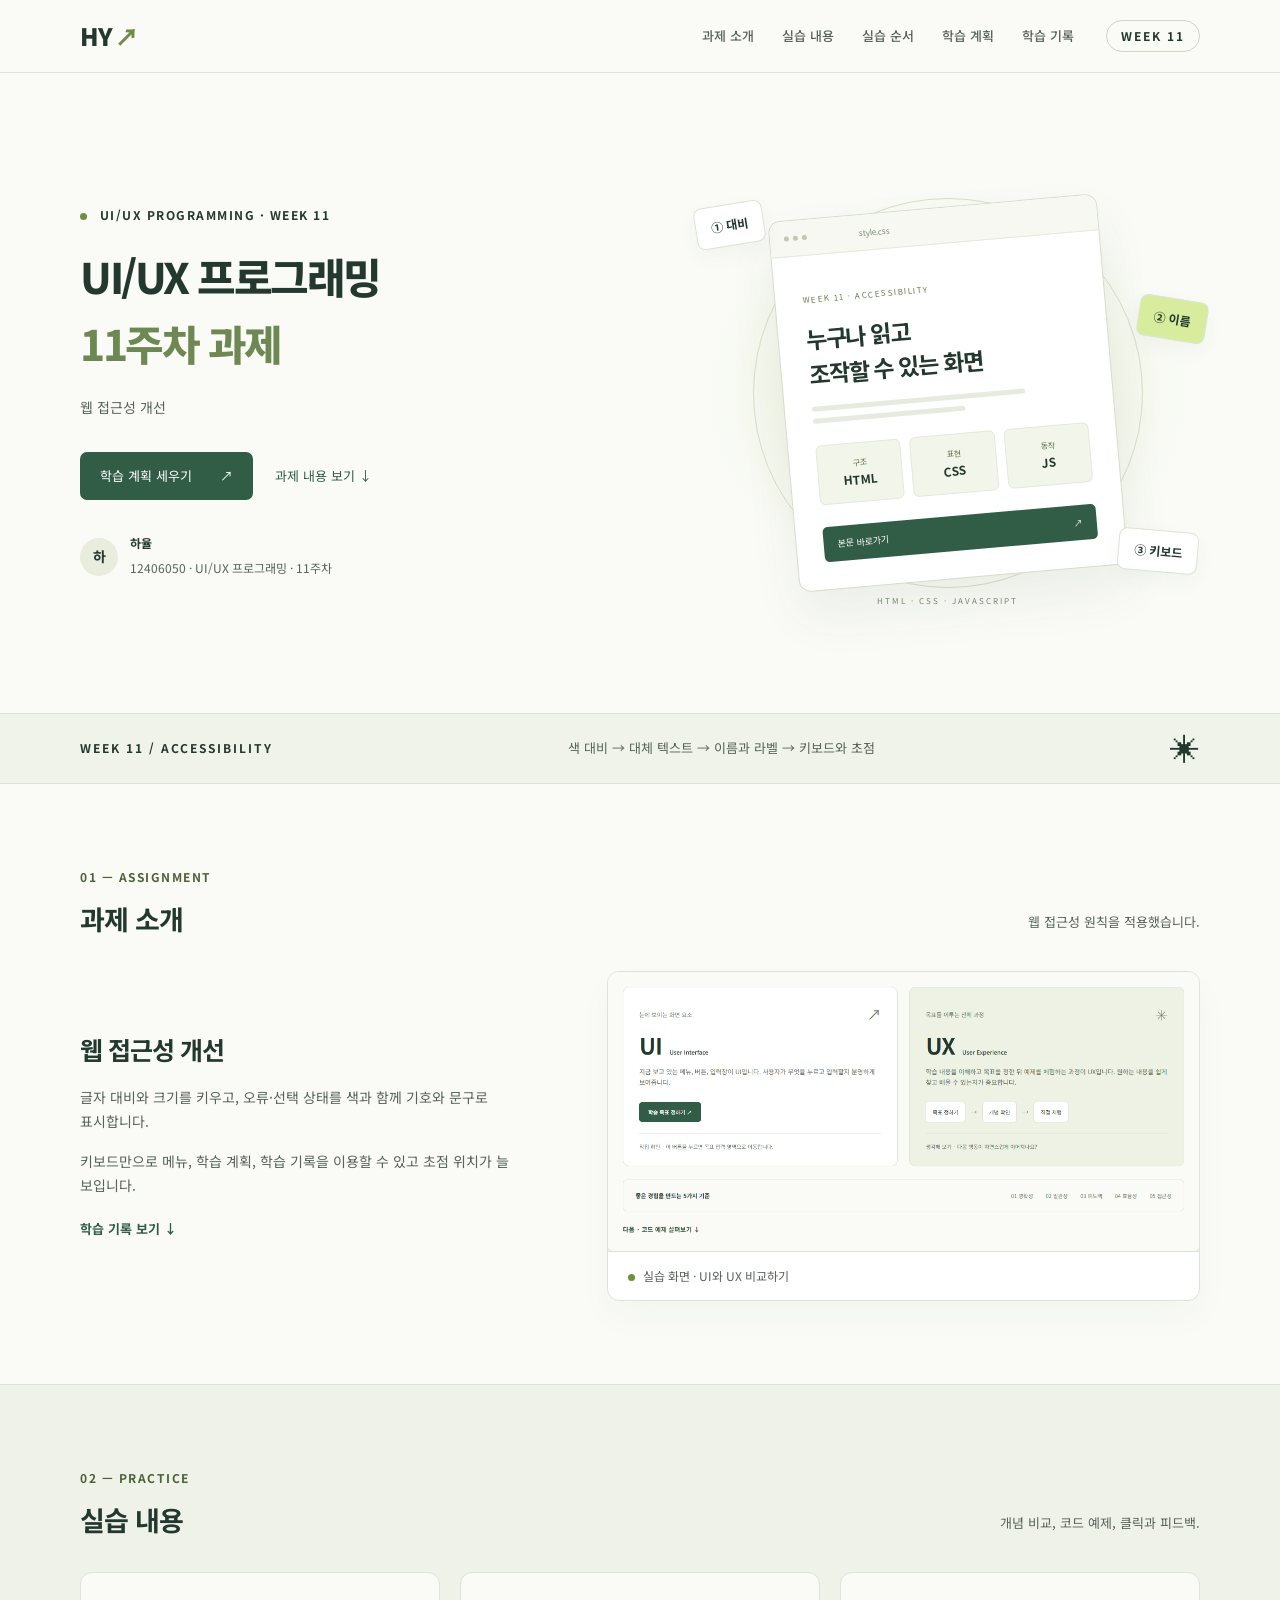
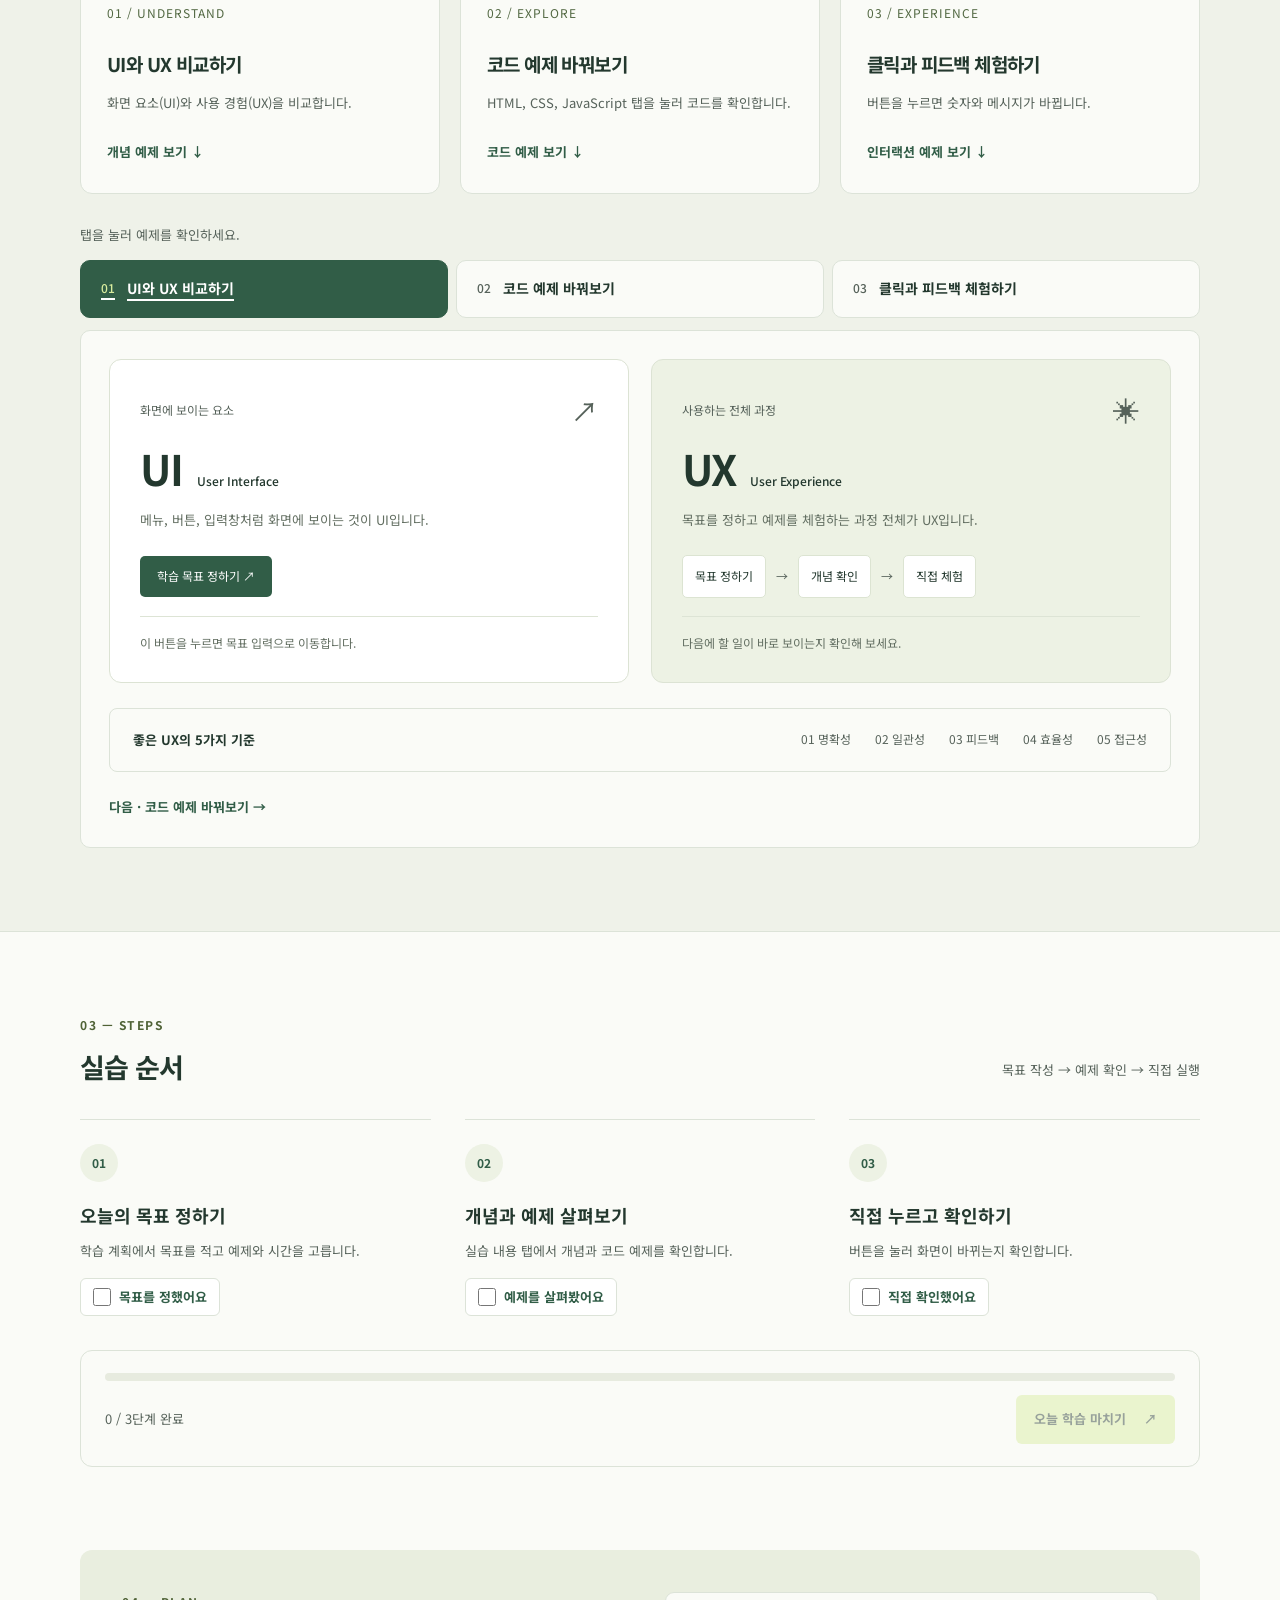
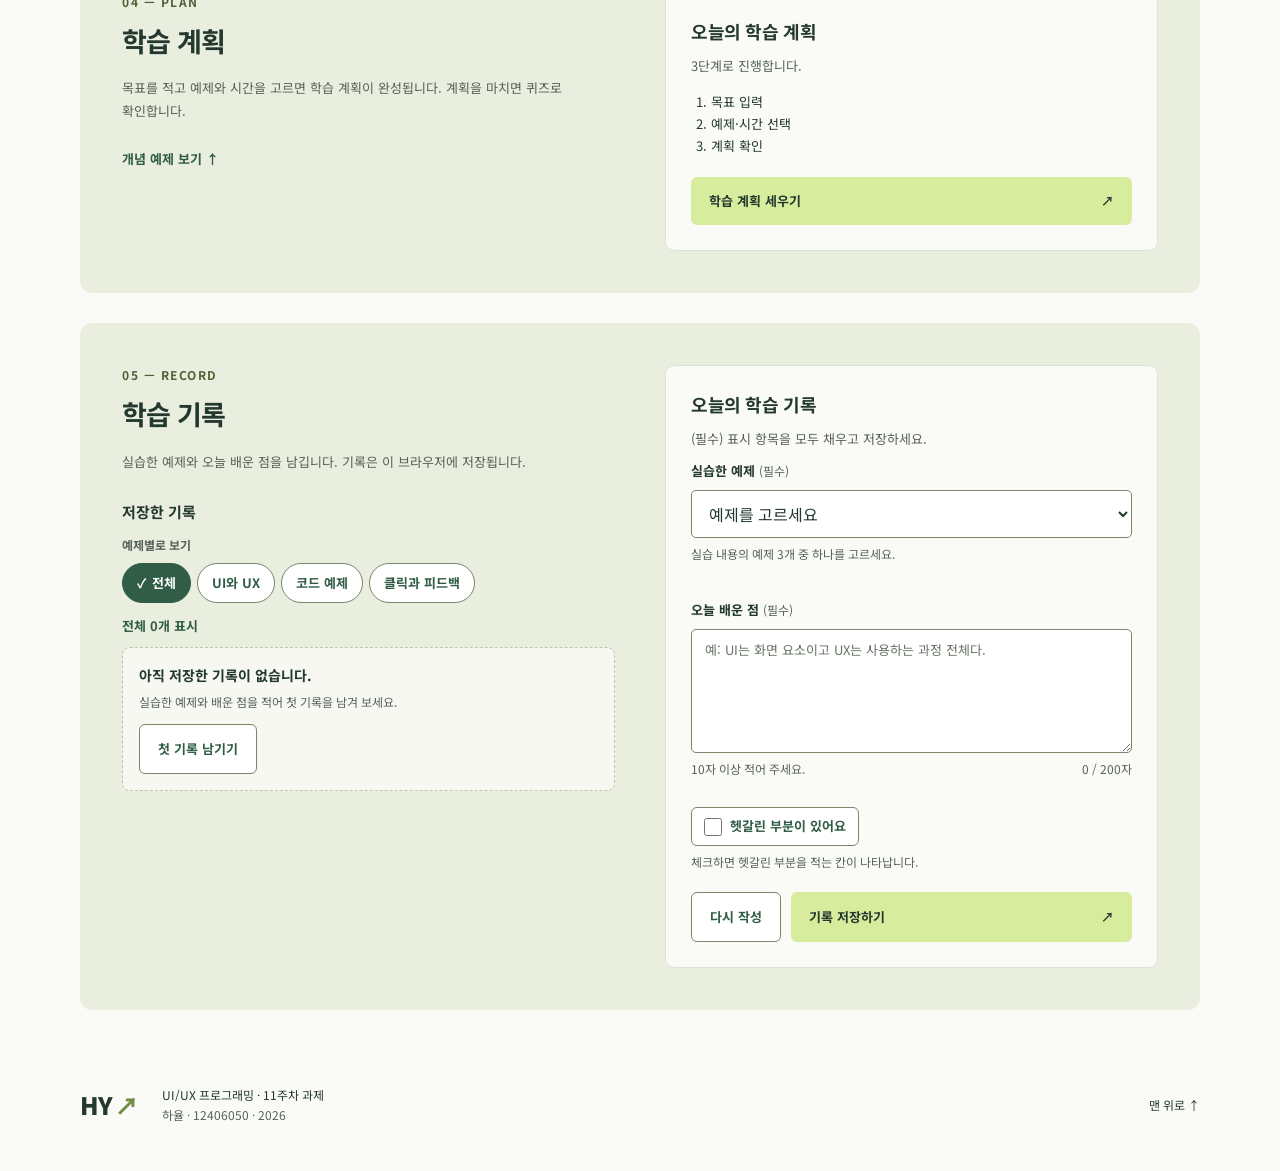
==== commit bef7466f: "feat(week11): 웹 접근성 개선 - 대비가 낮던 글자색 교체, 모든 상태에서 4.5:1 미달 0건 - 안내 글자 12px 이상, 입력창·버튼 테두리와 초점선 대비 3:1 " ====
--- a/index.html
+++ b/index.html
@@ -3,8 +3,8 @@
 <head>
   <meta charset="UTF-8">
   <meta name="viewport" content="width=device-width, initial-scale=1.0">
-  <meta name="description" content="하율의 UI/UX 프로그래밍 10주차 과제. 상단 메뉴, 현재 위치 표시, 학습 기록 필터를 추가했습니다.">
-  <title>UI/UX 프로그래밍 · 10주차 과제</title>
+  <meta name="description" content="하율의 UI/UX 프로그래밍 11주차 과제. 색 대비, 대체 텍스트, 버튼 이름, 키보드 조작과 초점 표시를 개선했습니다.">
+  <title>UI/UX 프로그래밍 · 11주차 과제</title>
   <link rel="stylesheet" href="style.css">
 </head>
 <body class="service-page">
@@ -25,6 +25,8 @@
     입력 중 글자 수·조건 표시, 오류 문구, 저장 중·완료·실패, 브라우저에 저장
     10주차 내비게이션: nav·ul·li 메뉴 5개, 보고 있는 영역을 메뉴에 표시(aria-current)
     저장한 기록을 예제별로 보기(aria-pressed), 결과 수와 빈 결과 안내, 768px 이하 메뉴 열기·닫기
+    11주차 접근성: 글자 대비 4.5:1 이상, 글자 12px 이상, 상태는 색과 기호·문구로 함께 표시
+    이미지 대체 텍스트, 기호를 뺀 링크 이름, 본문 바로가기, 초점 표시, 메뉴에 맞춘 탭 제목
   -->
   <a class="skip-link" href="#main">본문 바로가기</a>
   <!-- 10주차: 스크롤해도 보이는 상단 메뉴. 768px 이하에서는 메뉴 열기 버튼으로 펼침 -->
@@ -41,39 +43,40 @@
           <li><a href="#record">학습 기록</a></li>
         </ul>
       </nav>
-      <span class="week-label">WEEK 10</span>
+      <span class="week-label">WEEK 11</span>
     </div>
   </header>
 
-  <main id="main">
+  <!-- 11주차: 본문 바로가기로 오면 main이 초점을 받도록 tabindex="-1" -->
+  <main id="main" tabindex="-1">
     <section class="hero wrap" id="top" aria-labelledby="hero-title">
       <div class="hero-copy">
-        <p class="eyebrow"><span class="dot"></span> UI/UX PROGRAMMING · WEEK 10</p>
-        <h1 id="hero-title">UI/UX 프로그래밍<span class="hero-tagline">10주차 과제</span></h1>
-        <p class="hero-description">내비게이션 UI와 정보 탐색</p>
+        <p class="eyebrow"><span class="dot"></span> UI/UX PROGRAMMING · WEEK 11</p>
+        <h1 id="hero-title">UI/UX 프로그래밍<span class="hero-tagline">11주차 과제</span></h1>
+        <p class="hero-description">웹 접근성 개선</p>
         <a class="primary-link" href="#start" data-plan-start>학습 계획 세우기 <span aria-hidden="true">↗</span></a>
-        <a class="secondary-link" href="#about">과제 내용 보기 ↓</a>
-        <div class="student"><span class="avatar" aria-hidden="true">하</span><div><strong>하율</strong><span>12406050 · UI/UX 프로그래밍 · 10주차</span></div></div>
+        <a class="secondary-link" href="#about">과제 내용 보기 <span aria-hidden="true">↓</span></a>
+        <div class="student"><span class="avatar" aria-hidden="true">하</span><div><strong>하율</strong><span>12406050 · UI/UX 프로그래밍 · 11주차</span></div></div>
       </div>
       <div class="hero-art" aria-hidden="true">
         <div class="orbit orbit-one"></div><div class="orbit orbit-two"></div>
-        <span class="floating-label label-html">① 이동</span>
+        <span class="floating-label label-html">① 대비</span>
         <div class="browser-card">
-          <div class="browser-top"><span></span><span></span><span></span><small>script.js</small></div>
-          <div class="browser-body"><span class="mini-tag">WEEK 10 · NAVIGATION</span><p class="art-title">원하는 곳으로 이동하고<br>기록을 골라 보는 메뉴</p><div class="mock-line"></div><div class="mock-line short"></div><div class="mock-cards"><span>구조<br><b>HTML</b></span><span>표현<br><b>CSS</b></span><span>동작<br><b>JS</b></span></div><div class="mock-button">학습 기록 보기 <span>↗</span></div></div>
-        </div>
-        <span class="floating-label label-css">② 현재 위치</span><span class="floating-label label-js">③ 필터</span><span class="art-caption">HTML · CSS · JAVASCRIPT</span>
+          <div class="browser-top"><span></span><span></span><span></span><small>style.css</small></div>
+          <div class="browser-body"><span class="mini-tag">WEEK 11 · ACCESSIBILITY</span><p class="art-title">누구나 읽고<br>조작할 수 있는 화면</p><div class="mock-line"></div><div class="mock-line short"></div><div class="mock-cards"><span>구조<br><b>HTML</b></span><span>표현<br><b>CSS</b></span><span>동작<br><b>JS</b></span></div><div class="mock-button">본문 바로가기 <span>↗</span></div></div>
+        </div>
+        <span class="floating-label label-css">② 이름</span><span class="floating-label label-js">③ 키보드</span><span class="art-caption">HTML · CSS · JAVASCRIPT</span>
       </div>
     </section>
 
-    <div class="topic-strip"><div class="wrap"><span>WEEK 10 / NAVIGATION UX</span><p>메뉴 이동 → 현재 위치 → 기록 필터 → 모바일 메뉴</p><span aria-hidden="true">✳</span></div></div>
+    <div class="topic-strip"><div class="wrap"><span>WEEK 11 / ACCESSIBILITY</span><p>색 대비 → 대체 텍스트 → 이름과 라벨 → 키보드와 초점</p><span aria-hidden="true">✳</span></div></div>
 
     <section class="section wrap" id="about" aria-labelledby="about-title">
-      <div class="section-heading"><div><p class="eyebrow">01 — ASSIGNMENT</p><h2 id="about-title">과제 소개</h2></div><p>상단 메뉴와 기록 필터를 추가했습니다.</p></div>
+      <div class="section-heading"><div><p class="eyebrow">01 — ASSIGNMENT</p><h2 id="about-title">과제 소개</h2></div><p>웹 접근성 원칙을 적용했습니다.</p></div>
       <div class="about-layout">
-        <div class="about-copy"><h3>내비게이션 UI와 정보 탐색</h3><p>상단 메뉴를 목록 구조로 정리하고 지금 보고 있는 영역을 메뉴에 표시합니다.</p><p>저장한 학습 기록을 예제별로 골라 볼 수 있고, 좁은 화면에서는 메뉴를 열고 닫습니다.</p><a class="text-link" href="#record">학습 기록 보기 <span aria-hidden="true">↓</span></a></div>
+        <div class="about-copy"><h3>웹 접근성 개선</h3><p>글자 대비와 크기를 키우고, 오류·선택 상태를 색과 함께 기호와 문구로 표시합니다.</p><p>키보드만으로 메뉴, 학습 계획, 학습 기록을 이용할 수 있고 초점 위치가 늘 보입니다.</p><a class="text-link" href="#record">학습 기록 보기 <span aria-hidden="true">↓</span></a></div>
         <figure class="service-preview">
-          <img src="assets/images/service.png" alt="UI와 UX를 비교하는 예제 화면" width="1118" height="527" loading="lazy">
+          <img src="assets/images/service.png" alt="UI 카드와 UX 카드를 나란히 비교한 실습 화면. UI는 메뉴, 버튼, 입력창 같은 화면 요소이고, UX는 목표 정하기에서 개념 확인, 직접 체험으로 이어지는 과정입니다. 아래에 좋은 경험의 5가지 기준인 명확성, 일관성, 피드백, 효율성, 접근성이 있습니다." width="1118" height="527" loading="lazy">
           <figcaption><span class="dot" aria-hidden="true"></span>실습 화면 · UI와 UX 비교하기</figcaption>
         </figure>
       </div>
@@ -97,11 +100,11 @@
         <div class="demo-panel is-active" id="concept" role="tabpanel" aria-labelledby="tab-concept">
           <div class="demo-content">
             <div class="concept-grid">
-              <article class="concept-card ui-card"><div class="card-top"><span>화면에 보이는 요소</span><span class="symbol" aria-hidden="true">↗</span></div><h3>UI<span>User Interface</span></h3><p>메뉴, 버튼, 입력창처럼 화면에 보이는 것이 UI입니다.</p><div class="ui-example"><a class="example-button" href="#start" data-plan-start>학습 목표 정하기 ↗</a></div><p class="card-note">이 버튼을 누르면 목표 입력으로 이동합니다.</p></article>
+              <article class="concept-card ui-card"><div class="card-top"><span>화면에 보이는 요소</span><span class="symbol" aria-hidden="true">↗</span></div><h3>UI<span>User Interface</span></h3><p>메뉴, 버튼, 입력창처럼 화면에 보이는 것이 UI입니다.</p><div class="ui-example"><a class="example-button" href="#start" data-plan-start>학습 목표 정하기 <span aria-hidden="true">↗</span></a></div><p class="card-note">이 버튼을 누르면 목표 입력으로 이동합니다.</p></article>
               <article class="concept-card ux-card"><div class="card-top"><span>사용하는 전체 과정</span><span class="symbol" aria-hidden="true">✳</span></div><h3>UX<span>User Experience</span></h3><p>목표를 정하고 예제를 체험하는 과정 전체가 UX입니다.</p><div class="ux-example"><span>목표 정하기</span><i aria-hidden="true">→</i><span>개념 확인</span><i aria-hidden="true">→</i><span>직접 체험</span></div><p class="card-note">다음에 할 일이 바로 보이는지 확인해 보세요.</p></article>
             </div>
-            <div class="principles"><strong>좋은 UX의 5가지 기준</strong><div><span>01 명확성</span><span>02 일관성</span><span>03 피드백</span><span>04 효율성</span><span>05 접근성</span></div></div>
-            <a class="text-link demo-next" href="#structure">다음 · 코드 예제 바꿔보기 →</a>
+            <div class="principles"><strong id="principles-title">좋은 UX의 5가지 기준</strong><ol class="principle-list" aria-labelledby="principles-title"><li>01 명확성</li><li>02 일관성</li><li>03 피드백</li><li>04 효율성</li><li>05 접근성</li></ol></div>
+            <a class="text-link demo-next" href="#structure">다음 · 코드 예제 바꿔보기 <span aria-hidden="true">→</span></a>
           </div>
         </div>
         <div class="demo-panel" id="structure" role="tabpanel" aria-labelledby="tab-structure">
@@ -119,13 +122,13 @@
   &lt;a href="#features"&gt;실습 내용 보기&lt;/a&gt;
 &lt;/section&gt;</code></pre><span class="code-note" id="tech-analogy">이 페이지에서 찾기 · 과제 소개와 실습 내용 영역</span></div></div>
             </div>
-            <a class="text-link demo-next" href="#practice">다음 · 클릭과 피드백 체험하기 →</a>
+            <a class="text-link demo-next" href="#practice">다음 · 클릭과 피드백 체험하기 <span aria-hidden="true">→</span></a>
           </div>
         </div>
         <div class="demo-panel" id="practice" role="tabpanel" aria-labelledby="tab-practice">
           <div class="demo-content demo-practice">
             <div><h3>클릭과 피드백</h3><p class="practice-description">버튼을 누를 때마다 숫자와 메시지가 바뀝니다.</p><div class="feedback-flow"><span>버튼 누르기</span> → <span>화면 반응</span> → <span>결과 확인</span></div></div>
-            <div class="interaction-card"><span class="live-label"><span class="dot" aria-hidden="true"></span> TRY IT HERE</span><div class="counter"><strong id="click-count">0</strong><span>번 클릭</span></div><p id="feedback-message" role="status" aria-live="polite">아직 누르지 않았습니다.</p><button type="button" class="interaction-button" id="experience-button">클릭해 보세요 <span aria-hidden="true">↗</span></button><button type="button" class="reset-button" id="reset-button" disabled>초기화</button></div>
+            <div class="interaction-card"><span class="live-label"><span class="dot" aria-hidden="true"></span> TRY IT HERE</span><div class="counter"><strong id="click-count">0</strong><span>번 클릭</span></div><p id="feedback-message" role="status" aria-live="polite">아직 누르지 않았습니다.</p><button type="button" class="interaction-button" id="experience-button">클릭해 보세요 <span aria-hidden="true">↗</span></button><button type="button" class="reset-button" id="reset-button" disabled>횟수 초기화</button></div>
           </div>
         </div>
       </div>
@@ -407,7 +410,8 @@
     </section>
   </main>
 
-  <footer class="wrap footer"><a class="logo service-logo" href="#top">HY<span>↗</span></a><p>UI/UX 프로그래밍 · 10주차 과제<br><span>하율 · 12406050 · 2026</span></p><a class="back-top" href="#top">맨 위로 ↑</a></footer>
+  <!-- 11주차: 같은 곳으로 가는 로고 링크는 빼고 '맨 위로' 하나만 남김 -->
+  <footer class="wrap footer"><span class="logo service-logo" aria-hidden="true">HY<span>↗</span></span><p>UI/UX 프로그래밍 · 11주차 과제<br><span>하율 · 12406050 · 2026</span></p><a class="back-top" href="#top">맨 위로 <span aria-hidden="true">↑</span></a></footer>
 
   <!-- 5주차: body 끝에서 JavaScript 연결 -->
   <script src="script.js"></script>
--- a/style.css
+++ b/style.css
@@ -1,6 +1,6 @@
 @import url('https://fonts.googleapis.com/css2?family=Noto+Sans+KR:wght@400;500;600;700;800;900&display=swap');
 
-:root{--ink:#23382e;--green:#315d47;--muted:#647168;--paper:#fafbf7;--line:#dce3d8;--lime:#d8ec9e}*{box-sizing:border-box}html{scroll-behavior:smooth;scroll-padding-top:30px}body{margin:0;background:var(--paper);color:var(--ink);font-family:'Noto Sans KR',sans-serif;line-height:1.7;word-break:keep-all}a{color:inherit;text-decoration:none}button{font:inherit;cursor:pointer}button:disabled{cursor:default;opacity:.45}button,a{-webkit-tap-highlight-color:transparent}a:focus-visible,button:focus-visible,[tabindex]:focus-visible{outline:3px solid #718e31;outline-offset:5px}.wrap{width:calc(100% - 64px);max-width:1120px;margin:auto}.header{height:100px;display:flex;align-items:center;justify-content:space-between;border-bottom:1px solid var(--line)}.logo{font-size:28px;font-weight:900;letter-spacing:-2px}.logo span{color:#708b43;padding-left:4px}.week-label{border:1px solid #cdd6c5;border-radius:30px;padding:5px 14px;font-size:10px;letter-spacing:2px;font-weight:700}.hero{display:grid;grid-template-columns:1.15fr 1fr;align-items:center;min-height:590px;gap:35px}.eyebrow{font-size:10px;font-weight:700;letter-spacing:2px;margin:0 0 22px}.dot{display:inline-block;width:7px;height:7px;background:#6d923f;border-radius:50%;margin-right:8px}.hero h1{font-size:43px;line-height:1.45;letter-spacing:-2.5px;margin:0 0 23px;font-weight:800}.hero h1>span{color:#6d8852}.hero-description{font-size:15px;color:var(--muted);line-height:1.9;margin-bottom:28px}.primary-link{background:var(--green);color:white;padding:13px 20px;display:inline-flex;gap:28px;border-radius:7px;font-size:12px}.primary-link:hover{background:#204732}.student{display:flex;align-items:center;gap:12px;margin-top:33px}.avatar{background:#e8edde;width:38px;height:38px;display:grid;place-items:center;border-radius:50%;font-weight:700;font-size:14px}.student strong{display:block;font-size:12px}.student div>span{font-size:10px;color:var(--muted)}.hero-art{height:430px;position:relative;display:flex;align-items:center;justify-content:center;background:radial-gradient(ellipse,#e3edcf 0,transparent 68%)}.orbit{position:absolute;border:1px solid #d6dfc7;border-radius:50%;width:390px;height:390px}.orbit-two{width:310px;height:310px}.browser-card{width:330px;background:white;border:1px solid #d4decc;border-radius:12px;box-shadow:0 25px 50px #32472812;transform:rotate(-5deg);z-index:1;overflow:hidden}.browser-top{height:36px;border-bottom:1px solid #e5e9df;display:flex;align-items:center;gap:4px;padding:0 14px;background:#f6f8f1}.browser-top>span{height:5px;width:5px;border-radius:50%;background:#becab2}.browser-top small{font-size:8px;margin-left:48px;color:#7d8976}.browser-body{padding:27px}.mini-tag{font-size:8px;letter-spacing:1.5px;color:#657b4d}.browser-body h2{font-size:23px;line-height:1.5;letter-spacing:-1px;margin:12px 0 16px}.mock-line{height:5px;width:78%;background:#e7ebdf;margin:7px 0;border-radius:5px}.mock-line.short{width:56%}.mock-cards{display:flex;gap:9px;margin:22px 0}.mock-cards>span{flex:1;background:#f2f5e9;border:1px solid #e5e9d9;border-radius:6px;padding:12px 6px;font-size:8px;text-align:center;color:#647654}.mock-cards b{font-size:12px;color:var(--ink)}.mock-button{background:var(--green);border-radius:5px;padding:10px 14px;color:white;font-size:9px;display:flex;justify-content:space-between}.floating-label{position:absolute;z-index:2;background:#fff;border:1px solid #dce4d4;border-radius:8px;padding:10px 15px;box-shadow:0 8px 20px #3247280b;font-weight:700;font-size:12px}.label-html{top:26px;left:0;transform:rotate(-9deg)}.label-css{right:-7px;top:120px;background:var(--lime);transform:rotate(9deg)}.label-js{right:2px;bottom:36px;transform:rotate(5deg)}.art-caption{position:absolute;bottom:0;font-size:8px;letter-spacing:2px;color:#7b8870}.topic-strip{border-block:1px solid var(--line);background:#f0f3e9}.topic-strip>.wrap{display:flex;align-items:center;justify-content:space-between;gap:20px;min-height:69px}.topic-strip span:first-child{font-size:9px;letter-spacing:2px;font-weight:700}.topic-strip p{font-size:12px;color:#68755c}.topic-strip span:last-child{font-size:30px}.section{padding-top:83px;padding-bottom:83px}.section-heading{display:flex;align-items:end;justify-content:space-between;gap:20px;margin-bottom:31px}.section-heading .eyebrow{margin-bottom:12px;color:#738559}h2{font-size:27px;letter-spacing:-1.1px;line-height:1.5;margin:0}.section-heading>p{font-size:11px;color:var(--muted);margin-bottom:7px}.concept-grid{display:grid;grid-template-columns:1fr 1fr;gap:22px}.concept-card{border:1px solid #dce3d4;border-radius:12px;padding:28px 30px;background:white}.ux-card{background:#edf2e4}.card-top{display:flex;align-items:center;justify-content:space-between;font-size:11px;color:#68765a}.symbol{font-size:27px}.concept-card h3{font-size:42px;margin:8px 0 12px;line-height:1.3;letter-spacing:-1px}.concept-card h3 span{font-size:11px;font-weight:500;letter-spacing:0;margin-left:14px}.concept-card>p{font-size:12px;color:#626e61}.ui-example,.ux-example{display:flex;gap:10px;align-items:center;margin:24px 0 18px;min-height:43px}.example-button{padding:10px 17px;background:var(--green);color:white;font-size:10px;border-radius:5px}.example-input{border:1px solid #d8dfd1;border-radius:5px;padding:10px 15px;font-size:10px;color:#7b8475}.ux-example span{background:white;border:1px solid #dce4d2;padding:10px 12px;border-radius:5px;font-size:10px}.ux-example i{font-style:normal;font-size:12px;color:#829171}.concept-card .card-note{border-top:1px solid #dde4d5;padding-top:16px;font-size:10px;margin-bottom:0}.principles{margin-top:25px;border:1px solid var(--line);border-radius:8px;padding:20px 23px;display:flex;align-items:center;justify-content:space-between;gap:20px}.principles strong{font-size:11px}.principles>div{display:flex;gap:24px;font-size:10px;color:#67785c}.structure-section{background:#eff2e9;border-block:1px solid var(--line)}.tech-layout{display:grid;grid-template-columns:1fr 1.7fr;gap:24px}.tech-tabs{display:flex;flex-direction:column;gap:10px}.tech-tabs button{display:flex;align-items:center;gap:20px;text-align:left;width:100%;padding:20px 22px;border:1px solid #d9e1cf;border-radius:8px;color:var(--ink);background:transparent}.tech-tabs button[aria-selected=true]{background:var(--green);color:white;border-color:var(--green)}.tech-number{font-size:10px;opacity:.7}.tech-tabs strong{font-size:18px;display:block}.tech-tabs small{font-size:10px;opacity:.75}.tab-arrow{margin-left:auto}.code-panel{background:#22392f;border-radius:10px;color:#e1ebd5;overflow:hidden}.code-top{border-bottom:1px solid #ffffff15;display:flex;justify-content:space-between;padding:14px 24px;font:11px monospace;color:#b6c5aa}.code-dots{font-size:8px;letter-spacing:3px;opacity:.5}.code-content{padding:22px 27px}.code-content>p{font-size:11px;color:#c4d1bb;margin:0 0 23px}pre{font-size:13px;line-height:1.9;margin:0 0 22px;white-space:pre-wrap;overflow-wrap:anywhere;color:#d2e9aa}.code-note{font-size:10px;color:#a7b69b}.practice-section{display:grid;grid-template-columns:1fr 1fr;gap:70px;align-items:center}.practice-section .eyebrow{color:#738559;margin-bottom:17px}.practice-description{font-size:12px;color:var(--muted);line-height:1.9;margin:20px 0}.feedback-flow{font-size:10px;color:#728460;display:flex;gap:12px;margin-top:30px}.interaction-card{border:1px solid #dce3d3;background:white;border-radius:12px;padding:30px;text-align:center;box-shadow:0 8px 30px #243a2b04}.live-label{font-size:9px;letter-spacing:2px;color:#657651}.counter{margin:17px 0 5px}.counter strong{font-size:62px;font-weight:600;line-height:1.3;display:block;font-variant-numeric:tabular-nums}.counter>span{font-size:10px;color:var(--muted)}#feedback-message{font-size:11px;color:#647457;min-height:38px;display:grid;place-items:center}.interaction-button{border:0;border-radius:6px;background:var(--lime);color:var(--ink);font-size:12px;font-weight:700;display:flex;justify-content:space-between;width:100%;padding:13px 18px}.interaction-button:hover{background:#c9e484}.interaction-button:active{transform:translateY(1px)}.reset-button{display:block;margin:13px auto 0;border:0;background:transparent;font-size:10px;color:#67765d;text-decoration:underline;text-underline-offset:3px}.reflection{border-radius:12px;background:#e9eedf;padding:32px;display:flex;align-items:center;gap:24px}.reflection-icon{font-size:46px;color:#6f854e}.reflection .eyebrow{font-size:8px;margin-bottom:9px;color:#647a4a}.reflection h2{font-size:19px}.reflection p:last-child{font-size:11px;line-height:1.9;color:#65725a;margin-bottom:0}.reflection-week{margin-left:auto;font-size:74px;line-height:1;font-weight:800;color:#cfdbc0;letter-spacing:-5px}.footer{display:flex;align-items:center;gap:24px;padding-block:45px;margin-top:30px}.footer p{font-size:10px}.footer p span{color:var(--muted);font-size:9px}.back-top{margin-left:auto;font-size:10px}.skip-link{position:fixed;top:-100px;left:20px;z-index:10;background:white;padding:12px}.skip-link:focus{top:10px}
+:root{--ink:#23382e;--green:#315d47;--muted:#56625a;--label:#4f6236;--control-line:#77876a;--focus:#5d7a22;--paper:#fafbf7;--line:#dce3d8;--lime:#d8ec9e}*{box-sizing:border-box}html{scroll-behavior:smooth;scroll-padding-top:30px}body{margin:0;background:var(--paper);color:var(--ink);font-family:'Noto Sans KR',sans-serif;line-height:1.7;word-break:keep-all}a{color:inherit;text-decoration:none}button{font:inherit;cursor:pointer}button:disabled{cursor:default;opacity:.45}button,a{-webkit-tap-highlight-color:transparent}a:focus-visible,button:focus-visible,[tabindex]:focus-visible{outline:3px solid var(--focus);outline-offset:5px}.wrap{width:calc(100% - 64px);max-width:1120px;margin:auto}.header{height:100px;display:flex;align-items:center;justify-content:space-between;border-bottom:1px solid var(--line)}.logo{font-size:28px;font-weight:900;letter-spacing:-2px}.logo span{color:#708b43;padding-left:4px}.week-label{border:1px solid #cdd6c5;border-radius:30px;padding:5px 14px;font-size:10px;letter-spacing:2px;font-weight:700}.hero{display:grid;grid-template-columns:1.15fr 1fr;align-items:center;min-height:590px;gap:35px}.eyebrow{font-size:10px;font-weight:700;letter-spacing:2px;margin:0 0 22px}.dot{display:inline-block;width:7px;height:7px;background:#6d923f;border-radius:50%;margin-right:8px}.hero h1{font-size:43px;line-height:1.45;letter-spacing:-2.5px;margin:0 0 23px;font-weight:800}.hero h1>span{color:#6d8852}.hero-description{font-size:15px;color:var(--muted);line-height:1.9;margin-bottom:28px}.primary-link{background:var(--green);color:white;padding:13px 20px;display:inline-flex;gap:28px;border-radius:7px;font-size:12px}.primary-link:hover{background:#204732}.student{display:flex;align-items:center;gap:12px;margin-top:33px}.avatar{background:#e8edde;width:38px;height:38px;display:grid;place-items:center;border-radius:50%;font-weight:700;font-size:14px}.student strong{display:block;font-size:12px}.student div>span{font-size:10px;color:var(--muted)}.hero-art{height:430px;position:relative;display:flex;align-items:center;justify-content:center;background:radial-gradient(ellipse,#e3edcf 0,transparent 68%)}.orbit{position:absolute;border:1px solid #d6dfc7;border-radius:50%;width:390px;height:390px}.orbit-two{width:310px;height:310px}.browser-card{width:330px;background:white;border:1px solid #d4decc;border-radius:12px;box-shadow:0 25px 50px #32472812;transform:rotate(-5deg);z-index:1;overflow:hidden}.browser-top{height:36px;border-bottom:1px solid #e5e9df;display:flex;align-items:center;gap:4px;padding:0 14px;background:#f6f8f1}.browser-top>span{height:5px;width:5px;border-radius:50%;background:#becab2}.browser-top small{font-size:8px;margin-left:48px;color:#7d8976}.browser-body{padding:27px}.mini-tag{font-size:8px;letter-spacing:1.5px;color:#657b4d}.browser-body h2{font-size:23px;line-height:1.5;letter-spacing:-1px;margin:12px 0 16px}.mock-line{height:5px;width:78%;background:#e7ebdf;margin:7px 0;border-radius:5px}.mock-line.short{width:56%}.mock-cards{display:flex;gap:9px;margin:22px 0}.mock-cards>span{flex:1;background:#f2f5e9;border:1px solid #e5e9d9;border-radius:6px;padding:12px 6px;font-size:8px;text-align:center;color:#647654}.mock-cards b{font-size:12px;color:var(--ink)}.mock-button{background:var(--green);border-radius:5px;padding:10px 14px;color:white;font-size:9px;display:flex;justify-content:space-between}.floating-label{position:absolute;z-index:2;background:#fff;border:1px solid #dce4d4;border-radius:8px;padding:10px 15px;box-shadow:0 8px 20px #3247280b;font-weight:700;font-size:12px}.label-html{top:26px;left:0;transform:rotate(-9deg)}.label-css{right:-7px;top:120px;background:var(--lime);transform:rotate(9deg)}.label-js{right:2px;bottom:36px;transform:rotate(5deg)}.art-caption{position:absolute;bottom:0;font-size:8px;letter-spacing:2px;color:#7b8870}.topic-strip{border-block:1px solid var(--line);background:#f0f3e9}.topic-strip>.wrap{display:flex;align-items:center;justify-content:space-between;gap:20px;min-height:69px}.topic-strip span:first-child{font-size:9px;letter-spacing:2px;font-weight:700}.topic-strip p{font-size:12px;color:var(--muted)}.topic-strip span:last-child{font-size:30px}.section{padding-top:83px;padding-bottom:83px}.section-heading{display:flex;align-items:end;justify-content:space-between;gap:20px;margin-bottom:31px}.section-heading .eyebrow{margin-bottom:12px;color:var(--label)}h2{font-size:27px;letter-spacing:-1.1px;line-height:1.5;margin:0}.section-heading>p{font-size:11px;color:var(--muted);margin-bottom:7px}.concept-grid{display:grid;grid-template-columns:1fr 1fr;gap:22px}.concept-card{border:1px solid #dce3d4;border-radius:12px;padding:28px 30px;background:white}.ux-card{background:#edf2e4}.card-top{display:flex;align-items:center;justify-content:space-between;font-size:11px;color:var(--muted)}.symbol{font-size:27px}.concept-card h3{font-size:42px;margin:8px 0 12px;line-height:1.3;letter-spacing:-1px}.concept-card h3 span{font-size:11px;font-weight:500;letter-spacing:0;margin-left:14px}.concept-card>p{font-size:12px;color:#626e61}.ui-example,.ux-example{display:flex;gap:10px;align-items:center;margin:24px 0 18px;min-height:43px}.example-button{padding:10px 17px;background:var(--green);color:white;font-size:10px;border-radius:5px}.example-input{border:1px solid #d8dfd1;border-radius:5px;padding:10px 15px;font-size:10px;color:#7b8475}.ux-example span{background:white;border:1px solid #dce4d2;padding:10px 12px;border-radius:5px;font-size:10px}.ux-example i{font-style:normal;font-size:12px;color:var(--muted)}.concept-card .card-note{border-top:1px solid #dde4d5;padding-top:16px;font-size:10px;margin-bottom:0}.principles{margin-top:25px;border:1px solid var(--line);border-radius:8px;padding:20px 23px;display:flex;align-items:center;justify-content:space-between;gap:20px}.principles strong{font-size:11px}.principles>div{display:flex;gap:24px;font-size:10px;color:var(--muted)}.structure-section{background:#eff2e9;border-block:1px solid var(--line)}.tech-layout{display:grid;grid-template-columns:1fr 1.7fr;gap:24px}.tech-tabs{display:flex;flex-direction:column;gap:10px}.tech-tabs button{display:flex;align-items:center;gap:20px;text-align:left;width:100%;padding:20px 22px;border:1px solid #d9e1cf;border-radius:8px;color:var(--ink);background:transparent}.tech-tabs button[aria-selected=true]{background:var(--green);color:white;border-color:var(--green)}.tech-number{font-size:10px;opacity:.7}.tech-tabs strong{font-size:18px;display:block}.tech-tabs small{font-size:10px;opacity:.75}.tab-arrow{margin-left:auto}.code-panel{background:#22392f;border-radius:10px;color:#e1ebd5;overflow:hidden}.code-top{border-bottom:1px solid #ffffff15;display:flex;justify-content:space-between;padding:14px 24px;font:11px monospace;color:#b6c5aa}.code-dots{font-size:8px;letter-spacing:3px;opacity:.5}.code-content{padding:22px 27px}.code-content>p{font-size:11px;color:#c4d1bb;margin:0 0 23px}pre{font-size:13px;line-height:1.9;margin:0 0 22px;white-space:pre-wrap;overflow-wrap:anywhere;color:#d2e9aa}.code-note{font-size:10px;color:#a7b69b}.practice-section{display:grid;grid-template-columns:1fr 1fr;gap:70px;align-items:center}.practice-section .eyebrow{color:var(--label);margin-bottom:17px}.practice-description{font-size:12px;color:var(--muted);line-height:1.9;margin:20px 0}.feedback-flow{font-size:10px;color:var(--label);display:flex;gap:12px;margin-top:30px}.interaction-card{border:1px solid #dce3d3;background:white;border-radius:12px;padding:30px;text-align:center;box-shadow:0 8px 30px #243a2b04}.live-label{font-size:9px;letter-spacing:2px;color:var(--label)}.counter{margin:17px 0 5px}.counter strong{font-size:62px;font-weight:600;line-height:1.3;display:block;font-variant-numeric:tabular-nums}.counter>span{font-size:10px;color:var(--muted)}#feedback-message{font-size:11px;color:#647457;min-height:38px;display:grid;place-items:center}.interaction-button{border:0;border-radius:6px;background:var(--lime);color:var(--ink);font-size:12px;font-weight:700;display:flex;justify-content:space-between;width:100%;padding:13px 18px}.interaction-button:hover{background:#c9e484}.interaction-button:active{transform:translateY(1px)}.reset-button{display:block;margin:13px auto 0;border:0;background:transparent;font-size:10px;color:#67765d;text-decoration:underline;text-underline-offset:3px}.reflection{border-radius:12px;background:#e9eedf;padding:32px;display:flex;align-items:center;gap:24px}.reflection-icon{font-size:46px;color:#6f854e}.reflection .eyebrow{font-size:8px;margin-bottom:9px;color:var(--label)}.reflection h2{font-size:19px}.reflection>p:last-child{font-size:11px;line-height:1.9;color:#65725a;margin-bottom:0}.reflection-week{margin-left:auto;font-size:74px;line-height:1;font-weight:800;color:#cfdbc0;letter-spacing:-5px}.footer{display:flex;align-items:center;gap:24px;padding-block:45px;margin-top:30px}.footer p{font-size:10px}.footer p span{color:var(--muted);font-size:9px}.back-top{margin-left:auto;font-size:10px}.skip-link{position:fixed;top:-100px;left:20px;z-index:10;background:white;padding:12px}.skip-link:focus{top:10px}
 @media(min-width:1400px){.hero{min-height:650px}}@media(max-width:1000px){.hero h1{font-size:35px}.hero-art{transform:scale(.9)}.section-heading{align-items:start;flex-direction:column;gap:5px}.principles{align-items:start;flex-direction:column;gap:12px}.practice-section{gap:35px}.ux-example{gap:6px}.ux-example span{padding:9px 8px}.concept-card{padding:23px}.reflection-week{display:none}}
 @media(prefers-reduced-motion:reduce){html{scroll-behavior:auto}}
 .skip-link:not(:focus){clip-path:inset(50%);width:1px;height:1px;overflow:hidden;white-space:nowrap;padding:0}
@@ -51,9 +51,9 @@
 #goal-form { display: flex; flex-wrap: wrap; gap: 10px; min-width: 0; }
 #goal-form label { display: block; font-weight: 700; font-size: 13px; }
 #goal-form label span { font-weight: 400; color: var(--muted); font-size: 11px; }
-#learning-goal { flex: 999 1 200px; min-width: 0; min-height: 46px; border: 1px solid #a5b39a; border-radius: 5px; padding: 11px 13px; color: var(--ink); background: #fff; font: inherit; font-size: 16px; }
+#learning-goal { flex: 999 1 200px; min-width: 0; min-height: 46px; border: 1px solid var(--control-line); border-radius: 5px; padding: 11px 13px; color: var(--ink); background: #fff; font: inherit; font-size: 16px; }
 #learning-goal::placeholder { color: #687466; font-size: 13px; }
-#learning-goal:focus-visible { outline: 3px solid #718e31; outline-offset: 3px; }
+#learning-goal:focus-visible { outline: 3px solid var(--focus); outline-offset: 3px; }
 #goal-submit { flex: 1 0 auto; width: auto; align-items: center; gap: 18px; }
 #goal-help { width: 100%; color: var(--muted); font-size: 11px; margin: 0 0 7px; }
 #goal-feedback { width: 100%; margin: 0; font-size: 12px; color: var(--muted); overflow-wrap: anywhere; }
@@ -77,13 +77,13 @@
 /* 3주차: hover·focus·active 상태 */
 .primary-link, .interaction-button { transition: background-color .2s ease, transform .1s ease; }
 .primary-link:active { transform: translateY(1px); }
-.interaction-button:focus-visible { outline: 3px solid #718e31; outline-offset: 3px; }
+.interaction-button:focus-visible { outline: 3px solid var(--focus); outline-offset: 3px; }
 .feature-card { transition: border-color .2s ease, box-shadow .2s ease; }
 .feature-card:hover { border-color: #b9c8a8; box-shadow: 0 10px 24px #23382e0d; }
 #learning-goal { transition: border-color .2s ease, outline-color .2s ease; }
 #learning-goal:hover { border-color: #718e31; }
 #learning-goal:focus { border-color: var(--green); outline: 3px solid #cfe0a4; outline-offset: 2px; }
-#learning-goal:focus-visible { outline-color: #718e31; }
+#learning-goal:focus-visible { outline-color: var(--focus); }
 
 /* 5주차: 학습 목표 결과 표시 */
 #goal-feedback.is-success, #goal-feedback.is-error { padding: 10px 14px; border-radius: 6px; font-weight: 500; }
@@ -139,7 +139,7 @@
 .plan-field { min-width: 0; margin: 0; padding: 0; border: 0; }
 .plan-field legend, .plan-label { display: block; padding: 0; font-size: 13px; font-weight: 700; }
 .plan-field legend span { font-size: 11px; font-weight: 400; color: var(--muted); }
-.plan-option { display: flex; align-items: center; gap: 10px; min-height: 46px; margin-top: 8px; padding: 10px 14px; border: 1px solid #a5b39a; border-radius: 6px; background-color: #fff; font-size: 14px; cursor: pointer; transition: background-color .2s ease, border-color .2s ease; }
+.plan-option { display: flex; align-items: center; gap: 10px; min-height: 46px; margin-top: 8px; padding: 10px 14px; border: 1px solid var(--control-line); border-radius: 6px; background-color: #fff; font-size: 14px; cursor: pointer; transition: background-color .2s ease, border-color .2s ease; }
 .plan-option:hover { border-color: #718e31; }
 .plan-option input { flex: none; width: 18px; height: 18px; margin: 0; accent-color: var(--green); cursor: pointer; }
 .plan-option.is-selected { border-color: var(--green); background-color: #edf2e4; font-weight: 700; }
@@ -147,9 +147,9 @@
 .plan-error { margin: 10px 0 0; padding: 10px 14px; border-radius: 6px; background-color: #fbecea; color: #a1372b; font-size: 12px; font-weight: 500; }
 .plan-error:empty { display: none; }
 .plan-label { margin: 18px 0 8px; }
-#plan-time { width: 100%; min-height: 46px; padding: 10px 13px; border: 1px solid #a5b39a; border-radius: 5px; background-color: #fff; color: var(--ink); font: inherit; font-size: 16px; transition: border-color .2s ease; }
+#plan-time { width: 100%; min-height: 46px; padding: 10px 13px; border: 1px solid var(--control-line); border-radius: 5px; background-color: #fff; color: var(--ink); font: inherit; font-size: 16px; transition: border-color .2s ease; }
 #plan-time:hover { border-color: #718e31; }
-#plan-time:focus-visible { outline: 3px solid #718e31; outline-offset: 3px; }
+#plan-time:focus-visible { outline: 3px solid var(--focus); outline-offset: 3px; }
 
 /* 7주차: 확인·완료 화면, 이전·다음 버튼 */
 .plan-summary { margin: 0; border: 1px solid var(--line); border-radius: 8px; background-color: #fff; }
@@ -159,10 +159,10 @@
 .plan-summary dd { min-width: 0; margin: 0; font-size: 14px; font-weight: 700; overflow-wrap: anywhere; }
 .plan-actions { display: flex; flex-wrap: wrap; gap: 10px; margin-top: 20px; }
 .plan-actions .interaction-button { flex: 1 1 180px; width: auto; align-items: center; gap: 18px; }
-.plan-back { padding: 13px 18px; border: 1px solid #a5b39a; border-radius: 6px; background-color: #fff; color: var(--green); font-size: 12px; font-weight: 700; transition: background-color .2s ease, transform .1s ease; }
+.plan-back { padding: 13px 18px; border: 1px solid var(--control-line); border-radius: 6px; background-color: #fff; color: var(--green); font-size: 12px; font-weight: 700; transition: background-color .2s ease, transform .1s ease; }
 .plan-back:hover { background-color: #e8edde; }
 .plan-back:active { transform: translateY(1px); }
-.plan-back:focus-visible { outline: 3px solid #718e31; outline-offset: 3px; }
+.plan-back:focus-visible { outline: 3px solid var(--focus); outline-offset: 3px; }
 .plan-badge { display: inline-block; margin: 0 0 12px; padding: 3px 12px; border-radius: 30px; background-color: var(--green); color: #fff; font-size: 11px; font-weight: 700; }
 .plan-done .plan-help { margin: 16px 0 0; }
 .plan-done .plan-actions { flex-direction: column; margin-top: 12px; }
@@ -176,7 +176,7 @@
 #plan-quiz-status.is-success { border-color: #b9c8a8; background-color: #edf2e4; color: var(--green); font-weight: 700; }
 
 /* 중간고사: 퀴즈 문제, 채점 상태 */
-.quiz-kicker { margin: 0 0 8px; font-size: 10px; font-weight: 700; letter-spacing: 2px; color: #738559; }
+.quiz-kicker { margin: 0 0 8px; font-size: 10px; font-weight: 700; letter-spacing: 2px; color: var(--label); }
 #quiz-status { margin: 0 0 14px; font-size: 12px; font-weight: 700; color: var(--green); }
 .quiz-item { min-width: 0; margin: 0 0 12px; padding: 16px; border: 1px solid var(--line); border-radius: 8px; background-color: #fff; transition: border-color .2s ease, background-color .2s ease; }
 .quiz-item legend { float: left; display: flex; gap: 8px; width: 100%; padding: 0; font-size: 14px; font-weight: 700; line-height: 1.6; }
@@ -185,7 +185,7 @@
 .quiz-item .plan-option { font-size: 13px; }
 .quiz-item.is-locked .plan-option { cursor: default; }
 .quiz-item.is-locked .plan-option:not(.is-selected) { opacity: .55; }
-.quiz-item.is-locked .plan-option:hover { border-color: #a5b39a; }
+.quiz-item.is-locked .plan-option:hover { border-color: var(--control-line); }
 .quiz-item.is-locked .plan-option.is-selected:hover { border-color: var(--green); }
 .quiz-feedback { margin: 10px 0 0; font-size: 12px; font-weight: 700; }
 .quiz-item.has-error { border-color: #a1372b; background-color: #fdf6f5; }
@@ -204,7 +204,7 @@
 .quiz[data-state="passed"] .quiz-result { border-color: #b9c8a8; background-color: #edf2e4; color: var(--green); }
 #quiz-go { background-color: var(--green); color: #fff; }
 .quiz-cancel { display: block; min-height: 40px; margin: 10px auto 0; padding: 8px 14px; border: 0; background: transparent; color: #a1372b; font-size: 12px; font-weight: 700; text-decoration: underline; text-underline-offset: 3px; }
-.quiz-cancel:focus-visible { outline: 3px solid #718e31; outline-offset: 3px; }
+.quiz-cancel:focus-visible { outline: 3px solid var(--focus); outline-offset: 3px; }
 .quiz-confirm { margin-top: 16px; padding: 16px; border: 1px solid #a1372b; border-radius: 8px; background-color: #fff; }
 .quiz-confirm > p { margin: 0; font-size: 13px; font-weight: 700; color: #a1372b; }
 .quiz-confirm .plan-actions { margin-top: 12px; }
@@ -213,7 +213,7 @@
 /* 9주차: 학습 기록 영역, 저장한 기록 목록 */
 .plan-record { margin-top: 14px; }
 .record-section { margin-top: 30px; border-radius: 12px; background-color: #e9eedf; }
-.record-section .eyebrow { font-size: 8px; margin-bottom: 9px; color: #647a4a; }
+.record-section .eyebrow { font-size: 8px; margin-bottom: 9px; color: var(--label); }
 .record-saved { margin-top: 26px; }
 .record-saved h3 { margin: 0 0 10px; font-size: 15px; }
 .record-list { display: grid; gap: 10px; margin: 0; padding: 0; list-style: none; }
@@ -231,11 +231,11 @@
 .record-field { margin-top: 10px; }
 .record-field label { display: block; margin-bottom: 8px; font-size: 13px; font-weight: 700; }
 .record-field label span { font-size: 11px; font-weight: 400; color: var(--muted); }
-#record-example, .record-field textarea { display: block; width: 100%; min-height: 46px; padding: 10px 13px; border: 1px solid #a5b39a; border-radius: 5px; background-color: #fff; color: var(--ink); font: inherit; font-size: 16px; transition: border-color .2s ease, background-color .2s ease; }
+#record-example, .record-field textarea { display: block; width: 100%; min-height: 46px; padding: 10px 13px; border: 1px solid var(--control-line); border-radius: 5px; background-color: #fff; color: var(--ink); font: inherit; font-size: 16px; transition: border-color .2s ease, background-color .2s ease; }
 .record-field textarea { resize: vertical; line-height: 1.6; }
 .record-field textarea::placeholder { color: #687466; font-size: 13px; }
 #record-example:hover, .record-field textarea:hover { border-color: #718e31; }
-#record-example:focus-visible, .record-field textarea:focus-visible { outline: 3px solid #718e31; outline-offset: 3px; }
+#record-example:focus-visible, .record-field textarea:focus-visible { outline: 3px solid var(--focus); outline-offset: 3px; }
 .field-meta { display: flex; justify-content: space-between; align-items: baseline; gap: 12px; }
 .record-form .field-help { margin: 6px 0 0; font-size: 11px; color: var(--muted); }
 .field-count { flex: none; font-size: 11px; color: var(--muted); font-variant-numeric: tabular-nums; white-space: nowrap; }
@@ -245,7 +245,7 @@
 .record-field.is-invalid #record-example, .record-field.is-invalid textarea { border-color: #a1372b; background-color: #fdf6f5; }
 .record-check { margin-top: 4px; }
 .record-form > .plan-help { margin-bottom: 4px; }
-.record-toggle { display: inline-flex; align-items: center; gap: 8px; padding: 7px 12px; border: 1px solid #a5b39a; border-radius: 6px; background-color: #fff; color: var(--green); font-size: 13px; font-weight: 700; cursor: pointer; transition: background-color .2s ease, border-color .2s ease; }
+.record-toggle { display: inline-flex; align-items: center; gap: 8px; padding: 7px 12px; border: 1px solid var(--control-line); border-radius: 6px; background-color: #fff; color: var(--green); font-size: 13px; font-weight: 700; cursor: pointer; transition: background-color .2s ease, border-color .2s ease; }
 .record-toggle:hover { border-color: #718e31; }
 .record-toggle input { width: 18px; height: 18px; margin: 0; accent-color: var(--green); cursor: pointer; }
 .record-toggle:has(input:checked) { border-color: var(--green); background-color: #edf2e4; }
@@ -257,7 +257,7 @@
 .record-status.is-loading { border-color: #b9c8a8; color: var(--green); }
 .record-status.is-success { border-color: #b9c8a8; background-color: #edf2e4; color: var(--green); }
 .record-status.is-error { border-color: #e7b9b2; background-color: #fbecea; color: #a1372b; }
-.record-status:focus-visible { outline: 3px solid #718e31; outline-offset: 3px; }
+.record-status:focus-visible { outline: 3px solid var(--focus); outline-offset: 3px; }
 #record-submit:disabled { cursor: progress; opacity: .6; }
 #record-reset:disabled { cursor: default; opacity: .45; }
 
@@ -280,10 +280,10 @@
 /* 10주차: 기록 필터, 결과 수 */
 .record-filter-label { margin: 0 0 8px; font-size: 12px; font-weight: 700; color: var(--muted); }
 .record-filters { display: flex; flex-wrap: wrap; gap: 6px; }
-.filter-button { display: inline-flex; align-items: center; gap: 6px; min-height: 40px; padding: 8px 14px; border: 1px solid #a5b39a; border-radius: 30px; background-color: #fff; color: var(--green); font-size: 13px; font-weight: 700; transition: background-color .2s ease, border-color .2s ease, color .2s ease; }
+.filter-button { display: inline-flex; align-items: center; gap: 6px; min-height: 40px; padding: 8px 14px; border: 1px solid var(--control-line); border-radius: 30px; background-color: #fff; color: var(--green); font-size: 13px; font-weight: 700; transition: background-color .2s ease, border-color .2s ease, color .2s ease; }
 .filter-button:hover { border-color: #718e31; background-color: #f3f7ec; }
 .filter-button:active { transform: translateY(1px); }
-.filter-button:focus-visible { outline: 3px solid #718e31; outline-offset: 3px; }
+.filter-button:focus-visible { outline: 3px solid var(--focus); outline-offset: 3px; }
 .filter-button[aria-pressed="true"] { border-color: var(--green); background-color: var(--green); color: #fff; }
 .filter-button[aria-pressed="true"]::before { content: '✓'; content: '✓' / ''; }
 .record-result { margin: 12px 0 10px; font-size: 13px; font-weight: 700; color: var(--green); }
@@ -403,10 +403,10 @@
   /* 10주차: 모바일 메뉴. 버튼으로 열고 닫으며, 열면 한 열로 펼침 */
   html { scroll-padding-top: 80px; }
   .site-header .header { height: auto; min-height: 64px; flex-wrap: wrap; gap: 0 12px; padding-block: 8px; }
-  .menu-toggle { display: inline-flex; align-items: center; gap: 10px; margin-left: auto; min-height: 44px; padding: 10px 14px; border: 1px solid #a5b39a; border-radius: 6px; background-color: #fff; color: var(--green); font-size: 13px; font-weight: 700; }
+  .menu-toggle { display: inline-flex; align-items: center; gap: 10px; margin-left: auto; min-height: 44px; padding: 10px 14px; border: 1px solid var(--control-line); border-radius: 6px; background-color: #fff; color: var(--green); font-size: 13px; font-weight: 700; }
   .menu-toggle:hover { background-color: #e8edde; }
   .menu-toggle[aria-expanded="true"] { border-color: var(--green); background-color: #edf2e4; }
-  .menu-toggle:focus-visible { outline: 3px solid #718e31; outline-offset: 3px; }
+  .menu-toggle:focus-visible { outline: 3px solid var(--focus); outline-offset: 3px; }
   .menu-icon { position: relative; width: 16px; height: 2px; border-radius: 2px; background-color: currentColor; transition: background-color .2s ease; }
   .menu-icon::before, .menu-icon::after { content: ''; position: absolute; left: 0; width: 16px; height: 2px; border-radius: 2px; background-color: currentColor; transition: transform .2s ease, top .2s ease; }
   .menu-icon::before { top: -5px; }
@@ -424,3 +424,34 @@
   /* 10주차: 필터 버튼 높이 */
   .filter-button { min-height: 44px; }
 }
+
+/* 11주차: 웹 접근성. 위의 규칙 뒤에 두어 모든 화면 폭에 적용 */
+/* 글자 크기 하한: 정보 글자는 12px 이상, 본문 설명은 13px 이상 (장식용 hero-art 제외) */
+.eyebrow, .section-heading .eyebrow, .practice-section .eyebrow, .reflection .eyebrow, .record-section .eyebrow, .quiz-kicker { font-size: 12px; letter-spacing: 1.5px; }
+.week-label, .topic-strip span:first-child, .student div > span, .card-top, .concept-card h3 span, .concept-card .card-note, .example-button, .ux-example span, .principle-list, .tech-number, .tech-tabs small, .code-top, .code-note, .feedback-flow, .live-label, .counter > span, .reset-button, .footer p, .footer p span, .back-top, .service-preview figcaption, #goal-help, #goal-count, .record-form .field-help, .field-count, .plan-track li, .plan-badge, .quiz-number, .demo-number, .feature-number, #goal-form label span, .plan-field legend span, .record-field label span { font-size: 12px; }
+.topic-strip p, .section-heading > p, .concept-card > p, .principles strong, .code-content > p, .practice-description, #feedback-message, .quiz-result p, .primary-link, .secondary-link, .text-link, .interaction-button, .plan-back { font-size: 13px; }
+.reset-button { min-height: 40px; padding: 8px 12px; }
+
+/* 초점 표시: 라디오·체크박스는 감싼 상자 전체에, 본문 바로가기는 헤더 위에 또렷하게 */
+.plan-option:has(input:focus-visible), .step-check:has(input:focus-visible), .record-toggle:has(input:focus-visible) { outline: 3px solid var(--focus); outline-offset: 2px; }
+.skip-link:focus { top: 8px; left: 8px; padding: 10px 16px; border: 2px solid var(--green); border-radius: 8px; color: var(--green); font-weight: 700; box-shadow: 0 6px 16px #23382e26; }
+#main:focus, #main:focus-visible { outline: none; }
+
+/* 상태를 색만으로 전하지 않음: 오류는 !, 성공·정답은 ✓, 오답은 × 기호를 함께 표시 */
+.field-error:not(:empty)::before, .plan-error:not(:empty)::before, #goal-feedback.is-error::before, .record-status.is-error::before, .quiz-item.is-wrong .quiz-feedback::before,
+#goal-feedback.is-success::before, .record-status.is-success::before, .record-field.is-valid .field-help::before, .quiz-item.is-correct .quiz-feedback::before, #plan-quiz-status.is-success::before, .quiz[data-state="passed"] .quiz-badge::before {
+  display: inline-grid; place-items: center; flex: none; width: 16px; height: 16px; margin-right: 6px; border-radius: 50%; color: #fff; font-size: 11px; font-weight: 700; line-height: 1; vertical-align: -2px;
+}
+.field-error:not(:empty)::before, .plan-error:not(:empty)::before, #goal-feedback.is-error::before, .record-status.is-error::before { content: '!'; content: '!' / ''; background-color: #a1372b; }
+.quiz-item.is-wrong .quiz-feedback::before { content: '×'; content: '×' / ''; background-color: #a1372b; }
+#goal-feedback.is-success::before, .record-status.is-success::before, .record-field.is-valid .field-help::before, .quiz-item.is-correct .quiz-feedback::before, #plan-quiz-status.is-success::before, .quiz[data-state="passed"] .quiz-badge::before { content: '✓'; content: '✓' / ''; background-color: var(--green); }
+.plan-track li.is-done::before { content: '✓ '; content: '✓ ' / ''; }
+.demo-tab.is-active, .tech-tabs button[aria-selected="true"] strong { text-decoration: underline; text-decoration-thickness: 2px; text-underline-offset: 5px; }
+
+/* 5가지 기준 목록 */
+.principle-list { display: flex; flex-wrap: wrap; gap: 8px 24px; margin: 0; padding: 0; list-style: none; color: var(--muted); }
+
+@media (max-width: 768px) {
+  .topic-strip > .wrap { flex-wrap: wrap; }
+  .topic-strip span:first-child { white-space: normal; }
+}
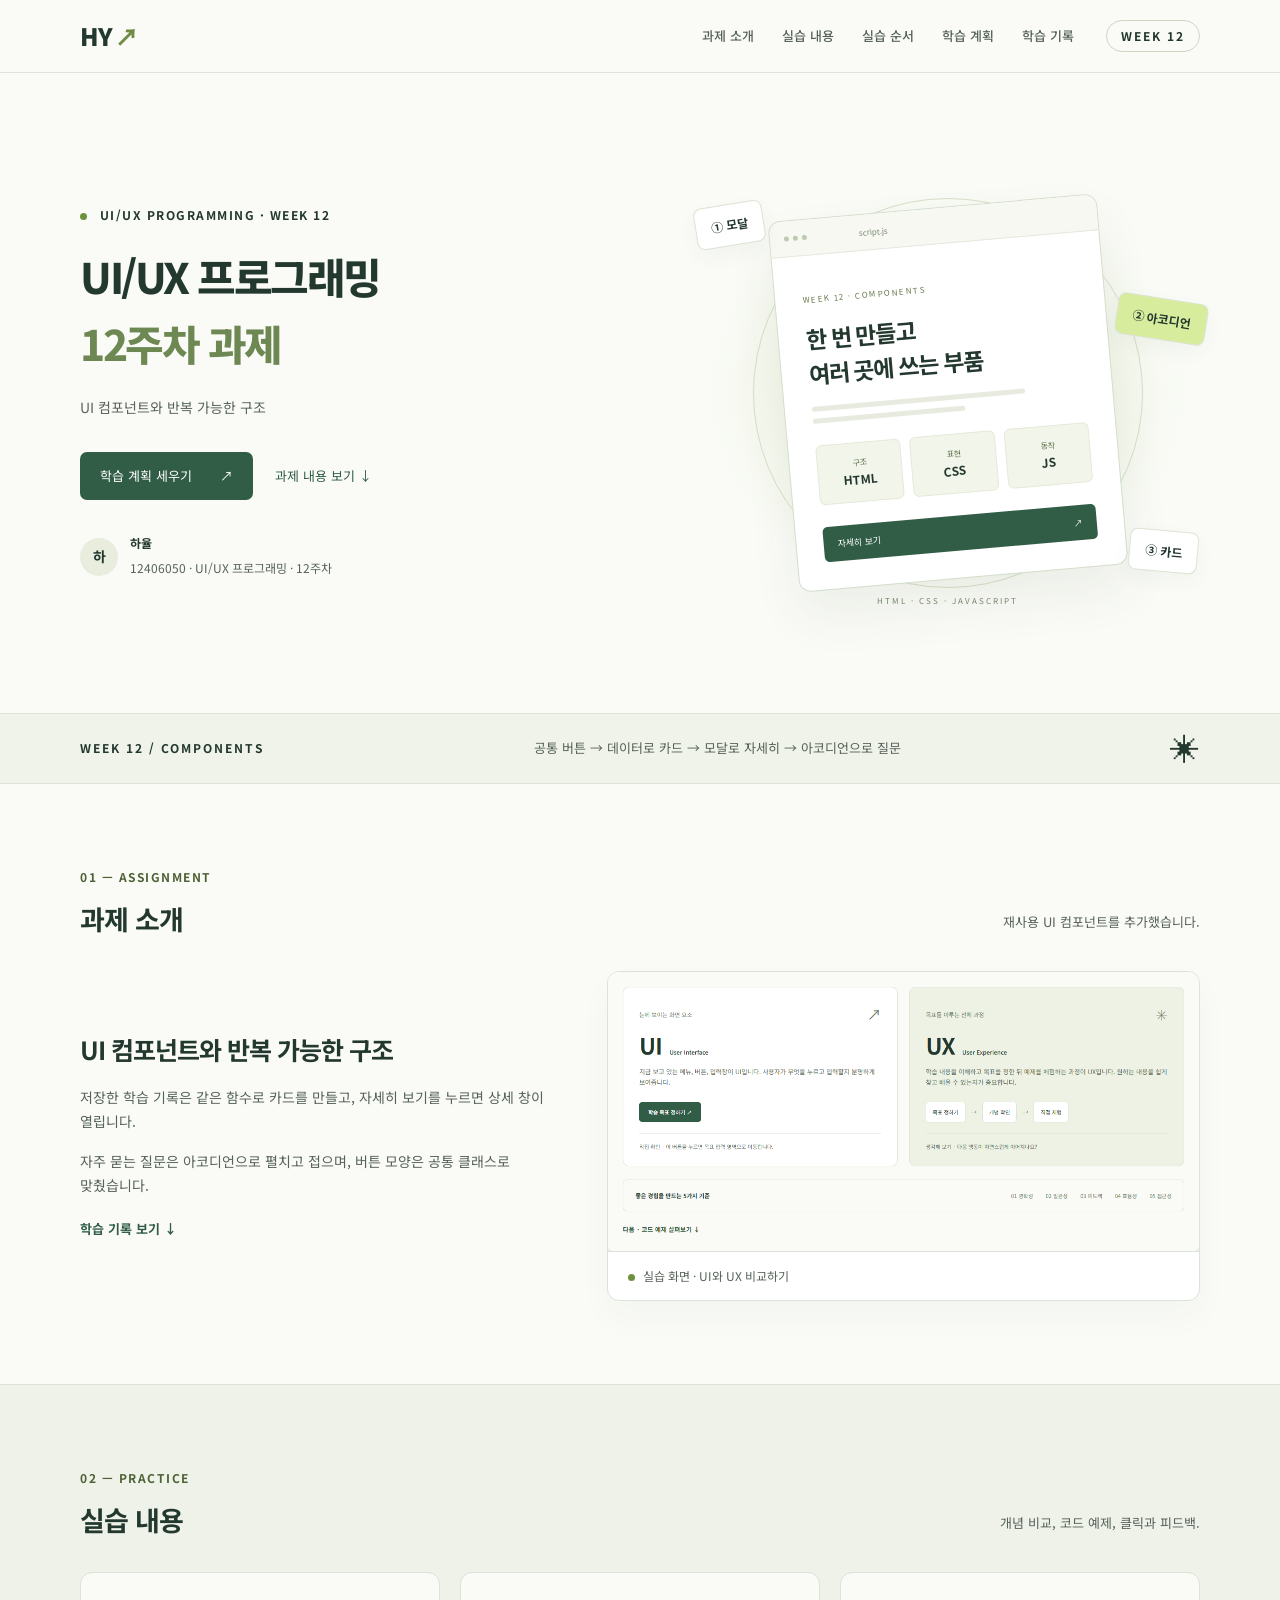
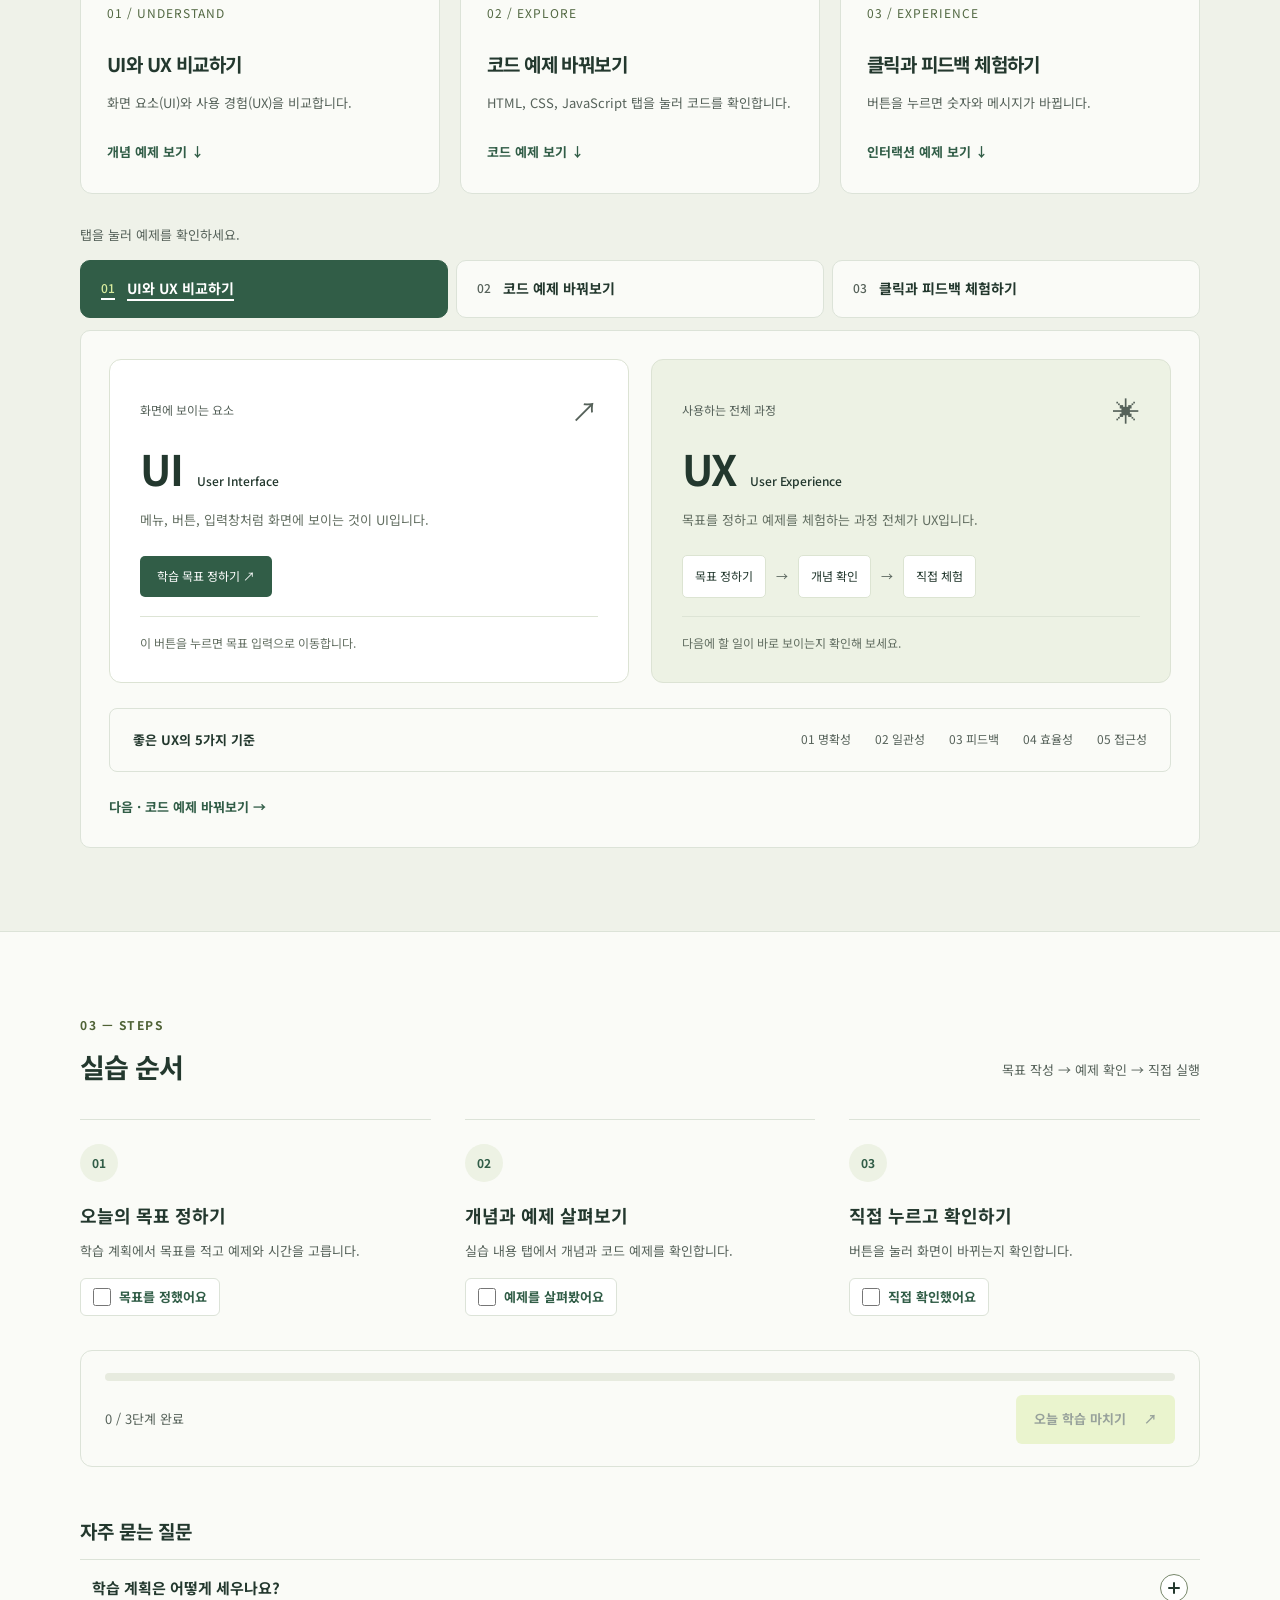
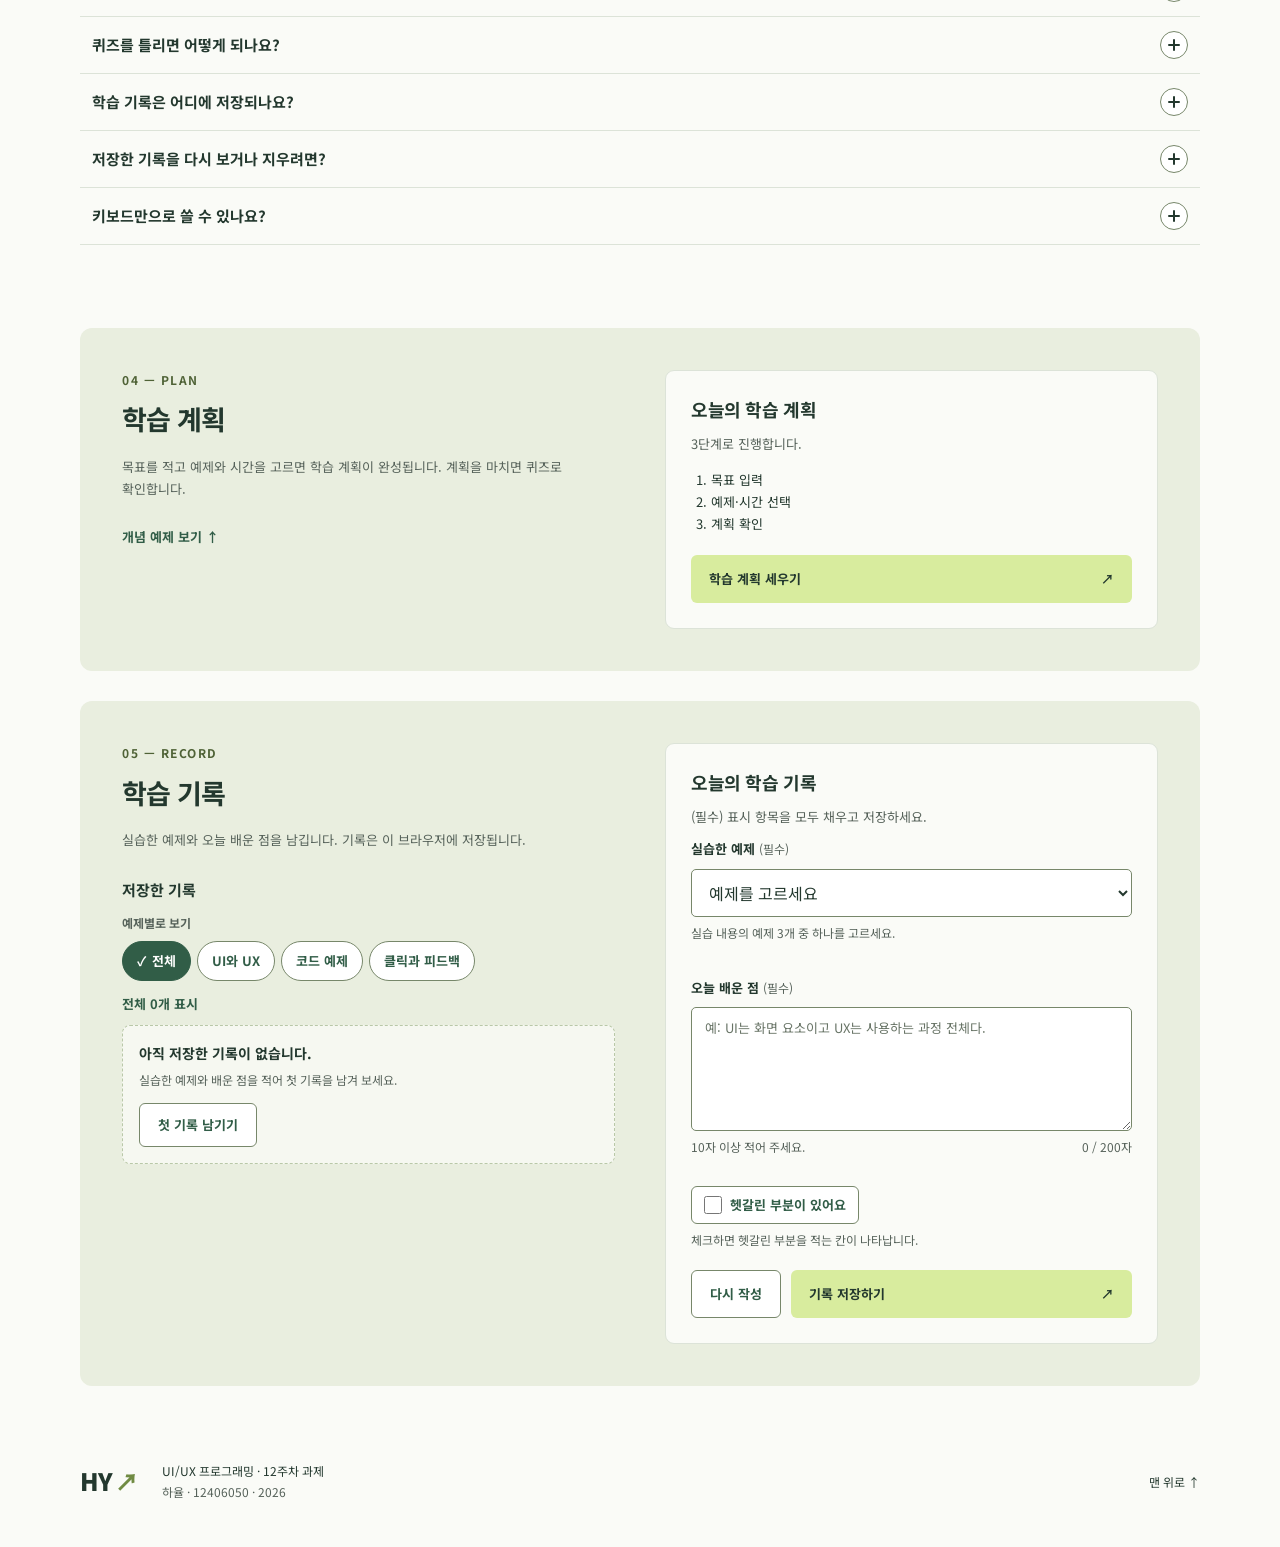
==== commit 2e3828f3: "feat(week12): 모달, 아코디언, 기록 카드 컴포넌트 추가 - 모달: 기록 자세히 보기와 삭제 확인(dialog, Esc·닫기·바깥 클릭, 초점 복귀) - 아코디언: 실습" ====
--- a/index.html
+++ b/index.html
@@ -3,8 +3,8 @@
 <head>
   <meta charset="UTF-8">
   <meta name="viewport" content="width=device-width, initial-scale=1.0">
-  <meta name="description" content="하율의 UI/UX 프로그래밍 11주차 과제. 색 대비, 대체 텍스트, 버튼 이름, 키보드 조작과 초점 표시를 개선했습니다.">
-  <title>UI/UX 프로그래밍 · 11주차 과제</title>
+  <meta name="description" content="하율의 UI/UX 프로그래밍 12주차 과제. 학습 기록 상세 창(모달), 자주 묻는 질문(아코디언), 데이터로 만드는 기록 카드를 추가했습니다.">
+  <title>UI/UX 프로그래밍 · 12주차 과제</title>
   <link rel="stylesheet" href="style.css">
 </head>
 <body class="service-page">
@@ -27,6 +27,8 @@
     저장한 기록을 예제별로 보기(aria-pressed), 결과 수와 빈 결과 안내, 768px 이하 메뉴 열기·닫기
     11주차 접근성: 글자 대비 4.5:1 이상, 글자 12px 이상, 상태는 색과 기호·문구로 함께 표시
     이미지 대체 텍스트, 기호를 뺀 링크 이름, 본문 바로가기, 초점 표시, 메뉴에 맞춘 탭 제목
+    12주차 컴포넌트: 모달(기록 상세·삭제 확인), 아코디언(자주 묻는 질문), 기록 카드(복습 필요·완료)
+    공통 버튼 .button + 변형 클래스, 카드는 createRecordCard(), 카드 버튼은 목록 하나에서 data-action으로 처리
   -->
   <a class="skip-link" href="#main">본문 바로가기</a>
   <!-- 10주차: 스크롤해도 보이는 상단 메뉴. 768px 이하에서는 메뉴 열기 버튼으로 펼침 -->
@@ -43,7 +45,7 @@
           <li><a href="#record">학습 기록</a></li>
         </ul>
       </nav>
-      <span class="week-label">WEEK 11</span>
+      <span class="week-label">WEEK 12</span>
     </div>
   </header>
 
@@ -51,30 +53,30 @@
   <main id="main" tabindex="-1">
     <section class="hero wrap" id="top" aria-labelledby="hero-title">
       <div class="hero-copy">
-        <p class="eyebrow"><span class="dot"></span> UI/UX PROGRAMMING · WEEK 11</p>
-        <h1 id="hero-title">UI/UX 프로그래밍<span class="hero-tagline">11주차 과제</span></h1>
-        <p class="hero-description">웹 접근성 개선</p>
+        <p class="eyebrow"><span class="dot"></span> UI/UX PROGRAMMING · WEEK 12</p>
+        <h1 id="hero-title">UI/UX 프로그래밍<span class="hero-tagline">12주차 과제</span></h1>
+        <p class="hero-description">UI 컴포넌트와 반복 가능한 구조</p>
         <a class="primary-link" href="#start" data-plan-start>학습 계획 세우기 <span aria-hidden="true">↗</span></a>
         <a class="secondary-link" href="#about">과제 내용 보기 <span aria-hidden="true">↓</span></a>
-        <div class="student"><span class="avatar" aria-hidden="true">하</span><div><strong>하율</strong><span>12406050 · UI/UX 프로그래밍 · 11주차</span></div></div>
+        <div class="student"><span class="avatar" aria-hidden="true">하</span><div><strong>하율</strong><span>12406050 · UI/UX 프로그래밍 · 12주차</span></div></div>
       </div>
       <div class="hero-art" aria-hidden="true">
         <div class="orbit orbit-one"></div><div class="orbit orbit-two"></div>
-        <span class="floating-label label-html">① 대비</span>
+        <span class="floating-label label-html">① 모달</span>
         <div class="browser-card">
-          <div class="browser-top"><span></span><span></span><span></span><small>style.css</small></div>
-          <div class="browser-body"><span class="mini-tag">WEEK 11 · ACCESSIBILITY</span><p class="art-title">누구나 읽고<br>조작할 수 있는 화면</p><div class="mock-line"></div><div class="mock-line short"></div><div class="mock-cards"><span>구조<br><b>HTML</b></span><span>표현<br><b>CSS</b></span><span>동작<br><b>JS</b></span></div><div class="mock-button">본문 바로가기 <span>↗</span></div></div>
-        </div>
-        <span class="floating-label label-css">② 이름</span><span class="floating-label label-js">③ 키보드</span><span class="art-caption">HTML · CSS · JAVASCRIPT</span>
+          <div class="browser-top"><span></span><span></span><span></span><small>script.js</small></div>
+          <div class="browser-body"><span class="mini-tag">WEEK 12 · COMPONENTS</span><p class="art-title">한 번 만들고<br>여러 곳에 쓰는 부품</p><div class="mock-line"></div><div class="mock-line short"></div><div class="mock-cards"><span>구조<br><b>HTML</b></span><span>표현<br><b>CSS</b></span><span>동작<br><b>JS</b></span></div><div class="mock-button">자세히 보기 <span>↗</span></div></div>
+        </div>
+        <span class="floating-label label-css">② 아코디언</span><span class="floating-label label-js">③ 카드</span><span class="art-caption">HTML · CSS · JAVASCRIPT</span>
       </div>
     </section>
 
-    <div class="topic-strip"><div class="wrap"><span>WEEK 11 / ACCESSIBILITY</span><p>색 대비 → 대체 텍스트 → 이름과 라벨 → 키보드와 초점</p><span aria-hidden="true">✳</span></div></div>
+    <div class="topic-strip"><div class="wrap"><span>WEEK 12 / COMPONENTS</span><p>공통 버튼 → 데이터로 카드 → 모달로 자세히 → 아코디언으로 질문</p><span aria-hidden="true">✳</span></div></div>
 
     <section class="section wrap" id="about" aria-labelledby="about-title">
-      <div class="section-heading"><div><p class="eyebrow">01 — ASSIGNMENT</p><h2 id="about-title">과제 소개</h2></div><p>웹 접근성 원칙을 적용했습니다.</p></div>
+      <div class="section-heading"><div><p class="eyebrow">01 — ASSIGNMENT</p><h2 id="about-title">과제 소개</h2></div><p>재사용 UI 컴포넌트를 추가했습니다.</p></div>
       <div class="about-layout">
-        <div class="about-copy"><h3>웹 접근성 개선</h3><p>글자 대비와 크기를 키우고, 오류·선택 상태를 색과 함께 기호와 문구로 표시합니다.</p><p>키보드만으로 메뉴, 학습 계획, 학습 기록을 이용할 수 있고 초점 위치가 늘 보입니다.</p><a class="text-link" href="#record">학습 기록 보기 <span aria-hidden="true">↓</span></a></div>
+        <div class="about-copy"><h3>UI 컴포넌트와 반복 가능한 구조</h3><p>저장한 학습 기록은 같은 함수로 카드를 만들고, 자세히 보기를 누르면 상세 창이 열립니다.</p><p>자주 묻는 질문은 아코디언으로 펼치고 접으며, 버튼 모양은 공통 클래스로 맞췄습니다.</p><a class="text-link" href="#record">학습 기록 보기 <span aria-hidden="true">↓</span></a></div>
         <figure class="service-preview">
           <img src="assets/images/service.png" alt="UI 카드와 UX 카드를 나란히 비교한 실습 화면. UI는 메뉴, 버튼, 입력창 같은 화면 요소이고, UX는 목표 정하기에서 개념 확인, 직접 체험으로 이어지는 과정입니다. 아래에 좋은 경험의 5가지 기준인 명확성, 일관성, 피드백, 효율성, 접근성이 있습니다." width="1118" height="527" loading="lazy">
           <figcaption><span class="dot" aria-hidden="true"></span>실습 화면 · UI와 UX 비교하기</figcaption>
@@ -147,6 +149,33 @@
         <p id="steps-status" role="status" aria-live="polite">0 / 3단계 완료</p>
         <button class="interaction-button" id="finish-button" type="button" disabled><span class="button-label">오늘 학습 마치기</span> <span class="button-icon" aria-hidden="true">↗</span></button>
       </div>
+
+      <!-- 12주차: 아코디언. 질문 버튼을 누르면 답이 펼쳐지고 다시 누르면 접힘 (JavaScript가 꺼져 있으면 모두 펼쳐 둠) -->
+      <div class="faq">
+        <h3 class="faq-title">자주 묻는 질문</h3>
+        <div class="accordion" data-accordion>
+          <div class="accordion-item">
+            <h4 class="accordion-heading"><button class="accordion-button" id="faq-plan-button" type="button" aria-expanded="true" aria-controls="faq-plan"><span>학습 계획은 어떻게 세우나요?</span><span class="accordion-icon" aria-hidden="true"></span></button></h4>
+            <div class="accordion-panel" id="faq-plan" role="region" aria-labelledby="faq-plan-button"><p>학습 계획에서 목표를 5자 이상 적고, 실습할 예제와 시간을 고른 뒤 계획을 확정합니다. 확정하면 고른 예제의 이해도 퀴즈를 풀 수 있습니다.</p><a class="text-link" href="#start" data-plan-start>학습 계획 세우기 <span aria-hidden="true">↓</span></a></div>
+          </div>
+          <div class="accordion-item">
+            <h4 class="accordion-heading"><button class="accordion-button" id="faq-quiz-button" type="button" aria-expanded="true" aria-controls="faq-quiz"><span>퀴즈를 틀리면 어떻게 되나요?</span><span class="accordion-icon" aria-hidden="true"></span></button></h4>
+            <div class="accordion-panel" id="faq-quiz" role="region" aria-labelledby="faq-quiz-button"><p>틀린 문제에 힌트가 나오고, 틀린 문제 다시 풀기를 누르면 그 문제만 다시 풉니다. 세 문제를 모두 맞히면 통과입니다.</p></div>
+          </div>
+          <div class="accordion-item">
+            <h4 class="accordion-heading"><button class="accordion-button" id="faq-storage-button" type="button" aria-expanded="true" aria-controls="faq-storage"><span>학습 기록은 어디에 저장되나요?</span><span class="accordion-icon" aria-hidden="true"></span></button></h4>
+            <div class="accordion-panel" id="faq-storage" role="region" aria-labelledby="faq-storage-button"><p>지금 쓰는 브라우저에만 저장됩니다. 다른 기기나 다른 브라우저에서는 보이지 않고, 사이트 데이터를 지우면 함께 지워집니다.</p></div>
+          </div>
+          <div class="accordion-item">
+            <h4 class="accordion-heading"><button class="accordion-button" id="faq-record-button" type="button" aria-expanded="true" aria-controls="faq-record"><span>저장한 기록을 다시 보거나 지우려면?</span><span class="accordion-icon" aria-hidden="true"></span></button></h4>
+            <div class="accordion-panel" id="faq-record" role="region" aria-labelledby="faq-record-button"><p>저장한 기록에서 자세히 보기를 누르면 상세 창이 열립니다. 창에서 기록 삭제를 누르고 한 번 더 확인하면 지워집니다. 헷갈린 부분이 있는 기록은 복습을 마친 뒤 복습 완료로 표시할 수 있습니다.</p></div>
+          </div>
+          <div class="accordion-item">
+            <h4 class="accordion-heading"><button class="accordion-button" id="faq-keyboard-button" type="button" aria-expanded="true" aria-controls="faq-keyboard"><span>키보드만으로 쓸 수 있나요?</span><span class="accordion-icon" aria-hidden="true"></span></button></h4>
+            <div class="accordion-panel" id="faq-keyboard" role="region" aria-labelledby="faq-keyboard-button"><p>Tab으로 옮겨 다니고 Enter나 Space로 누릅니다. 예제 탭과 이 질문 목록은 방향키로도 이동하고, 상세 창과 모바일 메뉴는 Esc로 닫힙니다.</p></div>
+          </div>
+        </div>
+      </div>
     </section>
 
     <section class="wrap reflection start-section" id="start" aria-labelledby="start-title">
@@ -190,7 +219,7 @@
           <label class="plan-label" for="plan-time">학습 시간</label>
           <select id="plan-time" name="time"><option value="10">10분</option><option value="20" selected>20분</option><option value="30">30분</option></select>
           <div class="plan-actions">
-            <button class="plan-back" id="plan-back-2" type="button"><span aria-hidden="true">←</span> 이전</button>
+            <button class="button button-secondary" id="plan-back-2" type="button"><span aria-hidden="true">←</span> 이전</button>
             <button class="interaction-button" id="plan-next-2" type="button"><span class="button-label">다음 · 계획 확인</span> <span class="button-icon" aria-hidden="true">→</span></button>
           </div>
         </div>
@@ -205,7 +234,7 @@
             <div><dt>학습 시간</dt><dd data-summary="time"></dd></div>
           </dl>
           <div class="plan-actions">
-            <button class="plan-back" id="plan-back-3" type="button"><span aria-hidden="true">←</span> 이전</button>
+            <button class="button button-secondary" id="plan-back-3" type="button"><span aria-hidden="true">←</span> 이전</button>
             <button class="interaction-button" id="plan-confirm" type="button"><span class="button-label">계획 확정</span> <span class="button-icon" aria-hidden="true">✓</span></button>
           </div>
         </div>
@@ -224,7 +253,7 @@
           <div class="plan-actions">
             <a class="interaction-button" id="plan-go" href="#concept"><span class="button-label">고른 예제 시작하기</span> <span class="button-icon" aria-hidden="true">↑</span></a>
             <button class="interaction-button" id="plan-quiz" type="button"><span class="button-label">이해도 퀴즈 풀기</span> <span class="button-icon" aria-hidden="true">→</span></button>
-            <button class="plan-back" id="plan-restart" type="button">다시 세우기</button>
+            <button class="button button-secondary" id="plan-restart" type="button">다시 세우기</button>
           </div>
           <a class="text-link plan-record" id="plan-record" href="#record">학습 기록 남기기 <span aria-hidden="true">↓</span></a>
         </div>
@@ -312,7 +341,7 @@
               <p id="quiz-score"></p>
             </div>
             <div class="plan-actions" id="quiz-actions">
-              <button class="plan-back" id="quiz-back" type="button"><span aria-hidden="true">←</span> 계획 보기</button>
+              <button class="button button-secondary" id="quiz-back" type="button"><span aria-hidden="true">←</span> 계획 보기</button>
               <button class="interaction-button" id="quiz-submit" type="submit"><span class="button-label">채점하기</span> <span class="button-icon" aria-hidden="true">✓</span></button>
               <button class="interaction-button" id="quiz-retry" type="button" hidden><span class="button-label">틀린 문제 다시 풀기</span> <span class="button-icon" aria-hidden="true">↻</span></button>
               <a class="interaction-button" id="quiz-go" href="#concept" hidden><span class="button-label">예제 다시 보기</span> <span class="button-icon" aria-hidden="true">↑</span></a>
@@ -321,7 +350,7 @@
             <div class="quiz-confirm" id="quiz-confirm" hidden>
               <p>그만두면 고른 답과 채점 결과가 지워집니다.</p>
               <div class="plan-actions">
-                <button class="plan-back" id="quiz-keep" type="button">계속 풀기</button>
+                <button class="button button-secondary" id="quiz-keep" type="button">계속 풀기</button>
                 <button class="interaction-button" id="quiz-stop" type="button"><span class="button-label">그만두기</span> <span class="button-icon" aria-hidden="true">×</span></button>
               </div>
             </div>
@@ -351,17 +380,12 @@
           <div class="record-empty" id="record-empty">
             <p class="record-empty-title" id="record-empty-title">아직 저장한 기록이 없습니다.</p>
             <p class="record-empty-help" id="record-empty-help">실습한 예제와 배운 점을 적어 첫 기록을 남겨 보세요.</p>
-            <button class="plan-back" id="record-empty-write" type="button" hidden>첫 기록 남기기</button>
-            <button class="plan-back" id="record-empty-all" type="button" hidden>전체 기록 보기</button>
-          </div>
+            <button class="button button-secondary" id="record-empty-write" type="button" hidden>첫 기록 남기기</button>
+            <button class="button button-secondary" id="record-empty-all" type="button" hidden>전체 기록 보기</button>
+          </div>
+          <!-- 12주차: 카드는 script.js의 createRecordCard()가 기록 한 건마다 만듦 -->
           <ol class="record-list" id="record-list" aria-labelledby="record-list-title" hidden></ol>
-          <template id="record-template">
-            <li class="record-item">
-              <p class="record-item-head"><strong data-record="example"></strong> <time data-record="time"></time></p>
-              <p data-record="learned"></p>
-              <p class="record-item-question" data-record="question"></p>
-            </li>
-          </template>
+          <p class="visually-hidden" id="record-live" role="status" aria-live="polite"></p>
         </div>
       </div>
 
@@ -402,16 +426,46 @@
 
         <p class="record-status" id="record-status" role="status" aria-live="polite" tabindex="-1"></p>
         <div class="plan-actions">
-          <button class="plan-back" id="record-reset" type="button">다시 작성</button>
+          <button class="button button-secondary" id="record-reset" type="button">다시 작성</button>
           <button class="interaction-button" id="record-submit" type="submit" disabled><span class="button-label">기록 저장하기</span> <span class="button-icon" aria-hidden="true">↗</span></button>
         </div>
         <noscript><p>학습 기록은 JavaScript가 켜져 있어야 저장할 수 있습니다.</p></noscript>
       </form>
     </section>
+
+    <!-- 12주차: 모달. 기록 카드의 '자세히 보기'로 열고 Esc, 닫기 버튼, 바깥 클릭으로 닫음 -->
+    <dialog class="dialog" id="record-dialog" aria-labelledby="record-dialog-title">
+      <div class="dialog-inner">
+        <div class="dialog-head">
+          <div>
+            <p class="dialog-kicker">학습 기록 상세</p>
+            <h2 class="dialog-title" id="record-dialog-title">학습 기록</h2>
+            <time class="dialog-time" id="record-dialog-time"></time>
+          </div>
+          <button class="button icon-button" type="button" data-dialog-close aria-label="기록 상세 닫기"><span aria-hidden="true">×</span></button>
+        </div>
+        <p class="dialog-badge" id="record-dialog-badge" hidden></p>
+        <dl class="dialog-detail">
+          <div><dt>오늘 배운 점</dt><dd id="record-dialog-learned"></dd></div>
+          <div id="record-dialog-question-row"><dt>헷갈린 부분</dt><dd id="record-dialog-question"></dd></div>
+        </dl>
+        <div class="dialog-actions" id="record-dialog-actions">
+          <button class="button button-danger" id="record-delete" type="button">기록 삭제</button>
+          <button class="button button-primary" type="button" data-dialog-close>닫기</button>
+        </div>
+        <div class="dialog-confirm" id="record-delete-confirm" role="group" aria-labelledby="record-delete-message" hidden>
+          <p class="dialog-confirm-message" id="record-delete-message" aria-live="polite">이 기록을 삭제할까요? 삭제하면 되돌릴 수 없습니다.</p>
+          <div class="dialog-actions">
+            <button class="button button-secondary" id="record-delete-cancel" type="button">삭제 취소</button>
+            <button class="button button-danger-solid" id="record-delete-yes" type="button">삭제하기</button>
+          </div>
+        </div>
+      </div>
+    </dialog>
   </main>
 
   <!-- 11주차: 같은 곳으로 가는 로고 링크는 빼고 '맨 위로' 하나만 남김 -->
-  <footer class="wrap footer"><span class="logo service-logo" aria-hidden="true">HY<span>↗</span></span><p>UI/UX 프로그래밍 · 11주차 과제<br><span>하율 · 12406050 · 2026</span></p><a class="back-top" href="#top">맨 위로 <span aria-hidden="true">↑</span></a></footer>
+  <footer class="wrap footer"><span class="logo service-logo" aria-hidden="true">HY<span>↗</span></span><p>UI/UX 프로그래밍 · 12주차 과제<br><span>하율 · 12406050 · 2026</span></p><a class="back-top" href="#top">맨 위로 <span aria-hidden="true">↑</span></a></footer>
 
   <!-- 5주차: body 끝에서 JavaScript 연결 -->
   <script src="script.js"></script>
--- a/style.css
+++ b/style.css
@@ -1,6 +1,6 @@
 @import url('https://fonts.googleapis.com/css2?family=Noto+Sans+KR:wght@400;500;600;700;800;900&display=swap');
 
-:root{--ink:#23382e;--green:#315d47;--muted:#56625a;--label:#4f6236;--control-line:#77876a;--focus:#5d7a22;--paper:#fafbf7;--line:#dce3d8;--lime:#d8ec9e}*{box-sizing:border-box}html{scroll-behavior:smooth;scroll-padding-top:30px}body{margin:0;background:var(--paper);color:var(--ink);font-family:'Noto Sans KR',sans-serif;line-height:1.7;word-break:keep-all}a{color:inherit;text-decoration:none}button{font:inherit;cursor:pointer}button:disabled{cursor:default;opacity:.45}button,a{-webkit-tap-highlight-color:transparent}a:focus-visible,button:focus-visible,[tabindex]:focus-visible{outline:3px solid var(--focus);outline-offset:5px}.wrap{width:calc(100% - 64px);max-width:1120px;margin:auto}.header{height:100px;display:flex;align-items:center;justify-content:space-between;border-bottom:1px solid var(--line)}.logo{font-size:28px;font-weight:900;letter-spacing:-2px}.logo span{color:#708b43;padding-left:4px}.week-label{border:1px solid #cdd6c5;border-radius:30px;padding:5px 14px;font-size:10px;letter-spacing:2px;font-weight:700}.hero{display:grid;grid-template-columns:1.15fr 1fr;align-items:center;min-height:590px;gap:35px}.eyebrow{font-size:10px;font-weight:700;letter-spacing:2px;margin:0 0 22px}.dot{display:inline-block;width:7px;height:7px;background:#6d923f;border-radius:50%;margin-right:8px}.hero h1{font-size:43px;line-height:1.45;letter-spacing:-2.5px;margin:0 0 23px;font-weight:800}.hero h1>span{color:#6d8852}.hero-description{font-size:15px;color:var(--muted);line-height:1.9;margin-bottom:28px}.primary-link{background:var(--green);color:white;padding:13px 20px;display:inline-flex;gap:28px;border-radius:7px;font-size:12px}.primary-link:hover{background:#204732}.student{display:flex;align-items:center;gap:12px;margin-top:33px}.avatar{background:#e8edde;width:38px;height:38px;display:grid;place-items:center;border-radius:50%;font-weight:700;font-size:14px}.student strong{display:block;font-size:12px}.student div>span{font-size:10px;color:var(--muted)}.hero-art{height:430px;position:relative;display:flex;align-items:center;justify-content:center;background:radial-gradient(ellipse,#e3edcf 0,transparent 68%)}.orbit{position:absolute;border:1px solid #d6dfc7;border-radius:50%;width:390px;height:390px}.orbit-two{width:310px;height:310px}.browser-card{width:330px;background:white;border:1px solid #d4decc;border-radius:12px;box-shadow:0 25px 50px #32472812;transform:rotate(-5deg);z-index:1;overflow:hidden}.browser-top{height:36px;border-bottom:1px solid #e5e9df;display:flex;align-items:center;gap:4px;padding:0 14px;background:#f6f8f1}.browser-top>span{height:5px;width:5px;border-radius:50%;background:#becab2}.browser-top small{font-size:8px;margin-left:48px;color:#7d8976}.browser-body{padding:27px}.mini-tag{font-size:8px;letter-spacing:1.5px;color:#657b4d}.browser-body h2{font-size:23px;line-height:1.5;letter-spacing:-1px;margin:12px 0 16px}.mock-line{height:5px;width:78%;background:#e7ebdf;margin:7px 0;border-radius:5px}.mock-line.short{width:56%}.mock-cards{display:flex;gap:9px;margin:22px 0}.mock-cards>span{flex:1;background:#f2f5e9;border:1px solid #e5e9d9;border-radius:6px;padding:12px 6px;font-size:8px;text-align:center;color:#647654}.mock-cards b{font-size:12px;color:var(--ink)}.mock-button{background:var(--green);border-radius:5px;padding:10px 14px;color:white;font-size:9px;display:flex;justify-content:space-between}.floating-label{position:absolute;z-index:2;background:#fff;border:1px solid #dce4d4;border-radius:8px;padding:10px 15px;box-shadow:0 8px 20px #3247280b;font-weight:700;font-size:12px}.label-html{top:26px;left:0;transform:rotate(-9deg)}.label-css{right:-7px;top:120px;background:var(--lime);transform:rotate(9deg)}.label-js{right:2px;bottom:36px;transform:rotate(5deg)}.art-caption{position:absolute;bottom:0;font-size:8px;letter-spacing:2px;color:#7b8870}.topic-strip{border-block:1px solid var(--line);background:#f0f3e9}.topic-strip>.wrap{display:flex;align-items:center;justify-content:space-between;gap:20px;min-height:69px}.topic-strip span:first-child{font-size:9px;letter-spacing:2px;font-weight:700}.topic-strip p{font-size:12px;color:var(--muted)}.topic-strip span:last-child{font-size:30px}.section{padding-top:83px;padding-bottom:83px}.section-heading{display:flex;align-items:end;justify-content:space-between;gap:20px;margin-bottom:31px}.section-heading .eyebrow{margin-bottom:12px;color:var(--label)}h2{font-size:27px;letter-spacing:-1.1px;line-height:1.5;margin:0}.section-heading>p{font-size:11px;color:var(--muted);margin-bottom:7px}.concept-grid{display:grid;grid-template-columns:1fr 1fr;gap:22px}.concept-card{border:1px solid #dce3d4;border-radius:12px;padding:28px 30px;background:white}.ux-card{background:#edf2e4}.card-top{display:flex;align-items:center;justify-content:space-between;font-size:11px;color:var(--muted)}.symbol{font-size:27px}.concept-card h3{font-size:42px;margin:8px 0 12px;line-height:1.3;letter-spacing:-1px}.concept-card h3 span{font-size:11px;font-weight:500;letter-spacing:0;margin-left:14px}.concept-card>p{font-size:12px;color:#626e61}.ui-example,.ux-example{display:flex;gap:10px;align-items:center;margin:24px 0 18px;min-height:43px}.example-button{padding:10px 17px;background:var(--green);color:white;font-size:10px;border-radius:5px}.example-input{border:1px solid #d8dfd1;border-radius:5px;padding:10px 15px;font-size:10px;color:#7b8475}.ux-example span{background:white;border:1px solid #dce4d2;padding:10px 12px;border-radius:5px;font-size:10px}.ux-example i{font-style:normal;font-size:12px;color:var(--muted)}.concept-card .card-note{border-top:1px solid #dde4d5;padding-top:16px;font-size:10px;margin-bottom:0}.principles{margin-top:25px;border:1px solid var(--line);border-radius:8px;padding:20px 23px;display:flex;align-items:center;justify-content:space-between;gap:20px}.principles strong{font-size:11px}.principles>div{display:flex;gap:24px;font-size:10px;color:var(--muted)}.structure-section{background:#eff2e9;border-block:1px solid var(--line)}.tech-layout{display:grid;grid-template-columns:1fr 1.7fr;gap:24px}.tech-tabs{display:flex;flex-direction:column;gap:10px}.tech-tabs button{display:flex;align-items:center;gap:20px;text-align:left;width:100%;padding:20px 22px;border:1px solid #d9e1cf;border-radius:8px;color:var(--ink);background:transparent}.tech-tabs button[aria-selected=true]{background:var(--green);color:white;border-color:var(--green)}.tech-number{font-size:10px;opacity:.7}.tech-tabs strong{font-size:18px;display:block}.tech-tabs small{font-size:10px;opacity:.75}.tab-arrow{margin-left:auto}.code-panel{background:#22392f;border-radius:10px;color:#e1ebd5;overflow:hidden}.code-top{border-bottom:1px solid #ffffff15;display:flex;justify-content:space-between;padding:14px 24px;font:11px monospace;color:#b6c5aa}.code-dots{font-size:8px;letter-spacing:3px;opacity:.5}.code-content{padding:22px 27px}.code-content>p{font-size:11px;color:#c4d1bb;margin:0 0 23px}pre{font-size:13px;line-height:1.9;margin:0 0 22px;white-space:pre-wrap;overflow-wrap:anywhere;color:#d2e9aa}.code-note{font-size:10px;color:#a7b69b}.practice-section{display:grid;grid-template-columns:1fr 1fr;gap:70px;align-items:center}.practice-section .eyebrow{color:var(--label);margin-bottom:17px}.practice-description{font-size:12px;color:var(--muted);line-height:1.9;margin:20px 0}.feedback-flow{font-size:10px;color:var(--label);display:flex;gap:12px;margin-top:30px}.interaction-card{border:1px solid #dce3d3;background:white;border-radius:12px;padding:30px;text-align:center;box-shadow:0 8px 30px #243a2b04}.live-label{font-size:9px;letter-spacing:2px;color:var(--label)}.counter{margin:17px 0 5px}.counter strong{font-size:62px;font-weight:600;line-height:1.3;display:block;font-variant-numeric:tabular-nums}.counter>span{font-size:10px;color:var(--muted)}#feedback-message{font-size:11px;color:#647457;min-height:38px;display:grid;place-items:center}.interaction-button{border:0;border-radius:6px;background:var(--lime);color:var(--ink);font-size:12px;font-weight:700;display:flex;justify-content:space-between;width:100%;padding:13px 18px}.interaction-button:hover{background:#c9e484}.interaction-button:active{transform:translateY(1px)}.reset-button{display:block;margin:13px auto 0;border:0;background:transparent;font-size:10px;color:#67765d;text-decoration:underline;text-underline-offset:3px}.reflection{border-radius:12px;background:#e9eedf;padding:32px;display:flex;align-items:center;gap:24px}.reflection-icon{font-size:46px;color:#6f854e}.reflection .eyebrow{font-size:8px;margin-bottom:9px;color:var(--label)}.reflection h2{font-size:19px}.reflection>p:last-child{font-size:11px;line-height:1.9;color:#65725a;margin-bottom:0}.reflection-week{margin-left:auto;font-size:74px;line-height:1;font-weight:800;color:#cfdbc0;letter-spacing:-5px}.footer{display:flex;align-items:center;gap:24px;padding-block:45px;margin-top:30px}.footer p{font-size:10px}.footer p span{color:var(--muted);font-size:9px}.back-top{margin-left:auto;font-size:10px}.skip-link{position:fixed;top:-100px;left:20px;z-index:10;background:white;padding:12px}.skip-link:focus{top:10px}
+:root{--ink:#23382e;--green:#315d47;--muted:#56625a;--label:#4f6236;--control-line:#77876a;--focus:#5d7a22;--danger:#a1372b;--danger-bg:#fbecea;--review:#8a5a12;--review-bg:#fbf3e2;--review-line:#c79a3e;--radius-sm:6px;--radius-md:8px;--radius-lg:12px;--shadow-lg:0 24px 60px #23382e33;--paper:#fafbf7;--line:#dce3d8;--lime:#d8ec9e}*{box-sizing:border-box}html{scroll-behavior:smooth;scroll-padding-top:30px}body{margin:0;background:var(--paper);color:var(--ink);font-family:'Noto Sans KR',sans-serif;line-height:1.7;word-break:keep-all}a{color:inherit;text-decoration:none}button{font:inherit;cursor:pointer}button:disabled{cursor:default;opacity:.45}button,a{-webkit-tap-highlight-color:transparent}a:focus-visible,button:focus-visible,[tabindex]:focus-visible{outline:3px solid var(--focus);outline-offset:5px}.wrap{width:calc(100% - 64px);max-width:1120px;margin:auto}.header{height:100px;display:flex;align-items:center;justify-content:space-between;border-bottom:1px solid var(--line)}.logo{font-size:28px;font-weight:900;letter-spacing:-2px}.logo span{color:#708b43;padding-left:4px}.week-label{border:1px solid #cdd6c5;border-radius:30px;padding:5px 14px;font-size:10px;letter-spacing:2px;font-weight:700}.hero{display:grid;grid-template-columns:1.15fr 1fr;align-items:center;min-height:590px;gap:35px}.eyebrow{font-size:10px;font-weight:700;letter-spacing:2px;margin:0 0 22px}.dot{display:inline-block;width:7px;height:7px;background:#6d923f;border-radius:50%;margin-right:8px}.hero h1{font-size:43px;line-height:1.45;letter-spacing:-2.5px;margin:0 0 23px;font-weight:800}.hero h1>span{color:#6d8852}.hero-description{font-size:15px;color:var(--muted);line-height:1.9;margin-bottom:28px}.primary-link{background:var(--green);color:white;padding:13px 20px;display:inline-flex;gap:28px;border-radius:7px;font-size:12px}.primary-link:hover{background:#204732}.student{display:flex;align-items:center;gap:12px;margin-top:33px}.avatar{background:#e8edde;width:38px;height:38px;display:grid;place-items:center;border-radius:50%;font-weight:700;font-size:14px}.student strong{display:block;font-size:12px}.student div>span{font-size:10px;color:var(--muted)}.hero-art{height:430px;position:relative;display:flex;align-items:center;justify-content:center;background:radial-gradient(ellipse,#e3edcf 0,transparent 68%)}.orbit{position:absolute;border:1px solid #d6dfc7;border-radius:50%;width:390px;height:390px}.orbit-two{width:310px;height:310px}.browser-card{width:330px;background:white;border:1px solid #d4decc;border-radius:12px;box-shadow:0 25px 50px #32472812;transform:rotate(-5deg);z-index:1;overflow:hidden}.browser-top{height:36px;border-bottom:1px solid #e5e9df;display:flex;align-items:center;gap:4px;padding:0 14px;background:#f6f8f1}.browser-top>span{height:5px;width:5px;border-radius:50%;background:#becab2}.browser-top small{font-size:8px;margin-left:48px;color:#7d8976}.browser-body{padding:27px}.mini-tag{font-size:8px;letter-spacing:1.5px;color:#657b4d}.browser-body h2{font-size:23px;line-height:1.5;letter-spacing:-1px;margin:12px 0 16px}.mock-line{height:5px;width:78%;background:#e7ebdf;margin:7px 0;border-radius:5px}.mock-line.short{width:56%}.mock-cards{display:flex;gap:9px;margin:22px 0}.mock-cards>span{flex:1;background:#f2f5e9;border:1px solid #e5e9d9;border-radius:6px;padding:12px 6px;font-size:8px;text-align:center;color:#647654}.mock-cards b{font-size:12px;color:var(--ink)}.mock-button{background:var(--green);border-radius:5px;padding:10px 14px;color:white;font-size:9px;display:flex;justify-content:space-between}.floating-label{position:absolute;z-index:2;background:#fff;border:1px solid #dce4d4;border-radius:8px;padding:10px 15px;box-shadow:0 8px 20px #3247280b;font-weight:700;font-size:12px}.label-html{top:26px;left:0;transform:rotate(-9deg)}.label-css{right:-7px;top:120px;background:var(--lime);transform:rotate(9deg)}.label-js{right:2px;bottom:36px;transform:rotate(5deg)}.art-caption{position:absolute;bottom:0;font-size:8px;letter-spacing:2px;color:#7b8870}.topic-strip{border-block:1px solid var(--line);background:#f0f3e9}.topic-strip>.wrap{display:flex;align-items:center;justify-content:space-between;gap:20px;min-height:69px}.topic-strip span:first-child{font-size:9px;letter-spacing:2px;font-weight:700}.topic-strip p{font-size:12px;color:var(--muted)}.topic-strip span:last-child{font-size:30px}.section{padding-top:83px;padding-bottom:83px}.section-heading{display:flex;align-items:end;justify-content:space-between;gap:20px;margin-bottom:31px}.section-heading .eyebrow{margin-bottom:12px;color:var(--label)}h2{font-size:27px;letter-spacing:-1.1px;line-height:1.5;margin:0}.section-heading>p{font-size:11px;color:var(--muted);margin-bottom:7px}.concept-grid{display:grid;grid-template-columns:1fr 1fr;gap:22px}.concept-card{border:1px solid #dce3d4;border-radius:12px;padding:28px 30px;background:white}.ux-card{background:#edf2e4}.card-top{display:flex;align-items:center;justify-content:space-between;font-size:11px;color:var(--muted)}.symbol{font-size:27px}.concept-card h3{font-size:42px;margin:8px 0 12px;line-height:1.3;letter-spacing:-1px}.concept-card h3 span{font-size:11px;font-weight:500;letter-spacing:0;margin-left:14px}.concept-card>p{font-size:12px;color:#626e61}.ui-example,.ux-example{display:flex;gap:10px;align-items:center;margin:24px 0 18px;min-height:43px}.example-button{padding:10px 17px;background:var(--green);color:white;font-size:10px;border-radius:5px}.example-input{border:1px solid #d8dfd1;border-radius:5px;padding:10px 15px;font-size:10px;color:#7b8475}.ux-example span{background:white;border:1px solid #dce4d2;padding:10px 12px;border-radius:5px;font-size:10px}.ux-example i{font-style:normal;font-size:12px;color:var(--muted)}.concept-card .card-note{border-top:1px solid #dde4d5;padding-top:16px;font-size:10px;margin-bottom:0}.principles{margin-top:25px;border:1px solid var(--line);border-radius:8px;padding:20px 23px;display:flex;align-items:center;justify-content:space-between;gap:20px}.principles strong{font-size:11px}.principles>div{display:flex;gap:24px;font-size:10px;color:var(--muted)}.structure-section{background:#eff2e9;border-block:1px solid var(--line)}.tech-layout{display:grid;grid-template-columns:1fr 1.7fr;gap:24px}.tech-tabs{display:flex;flex-direction:column;gap:10px}.tech-tabs button{display:flex;align-items:center;gap:20px;text-align:left;width:100%;padding:20px 22px;border:1px solid #d9e1cf;border-radius:8px;color:var(--ink);background:transparent}.tech-tabs button[aria-selected=true]{background:var(--green);color:white;border-color:var(--green)}.tech-number{font-size:10px;opacity:.7}.tech-tabs strong{font-size:18px;display:block}.tech-tabs small{font-size:10px;opacity:.75}.tab-arrow{margin-left:auto}.code-panel{background:#22392f;border-radius:10px;color:#e1ebd5;overflow:hidden}.code-top{border-bottom:1px solid #ffffff15;display:flex;justify-content:space-between;padding:14px 24px;font:11px monospace;color:#b6c5aa}.code-dots{font-size:8px;letter-spacing:3px;opacity:.5}.code-content{padding:22px 27px}.code-content>p{font-size:11px;color:#c4d1bb;margin:0 0 23px}pre{font-size:13px;line-height:1.9;margin:0 0 22px;white-space:pre-wrap;overflow-wrap:anywhere;color:#d2e9aa}.code-note{font-size:10px;color:#a7b69b}.practice-section{display:grid;grid-template-columns:1fr 1fr;gap:70px;align-items:center}.practice-section .eyebrow{color:var(--label);margin-bottom:17px}.practice-description{font-size:12px;color:var(--muted);line-height:1.9;margin:20px 0}.feedback-flow{font-size:10px;color:var(--label);display:flex;gap:12px;margin-top:30px}.interaction-card{border:1px solid #dce3d3;background:white;border-radius:12px;padding:30px;text-align:center;box-shadow:0 8px 30px #243a2b04}.live-label{font-size:9px;letter-spacing:2px;color:var(--label)}.counter{margin:17px 0 5px}.counter strong{font-size:62px;font-weight:600;line-height:1.3;display:block;font-variant-numeric:tabular-nums}.counter>span{font-size:10px;color:var(--muted)}#feedback-message{font-size:11px;color:#647457;min-height:38px;display:grid;place-items:center}.interaction-button{border:0;border-radius:6px;background:var(--lime);color:var(--ink);font-size:12px;font-weight:700;display:flex;justify-content:space-between;width:100%;padding:13px 18px}.interaction-button:hover{background:#c9e484}.interaction-button:active{transform:translateY(1px)}.reset-button{display:block;margin:13px auto 0;border:0;background:transparent;font-size:10px;color:#67765d;text-decoration:underline;text-underline-offset:3px}.reflection{border-radius:12px;background:#e9eedf;padding:32px;display:flex;align-items:center;gap:24px}.reflection-icon{font-size:46px;color:#6f854e}.reflection .eyebrow{font-size:8px;margin-bottom:9px;color:var(--label)}.reflection h2{font-size:19px}.reflection>p:last-child{font-size:11px;line-height:1.9;color:#65725a;margin-bottom:0}.reflection-week{margin-left:auto;font-size:74px;line-height:1;font-weight:800;color:#cfdbc0;letter-spacing:-5px}.footer{display:flex;align-items:center;gap:24px;padding-block:45px;margin-top:30px}.footer p{font-size:10px}.footer p span{color:var(--muted);font-size:9px}.back-top{margin-left:auto;font-size:10px}.skip-link{position:fixed;top:-100px;left:20px;z-index:10;background:white;padding:12px}.skip-link:focus{top:10px}
 @media(min-width:1400px){.hero{min-height:650px}}@media(max-width:1000px){.hero h1{font-size:35px}.hero-art{transform:scale(.9)}.section-heading{align-items:start;flex-direction:column;gap:5px}.principles{align-items:start;flex-direction:column;gap:12px}.practice-section{gap:35px}.ux-example{gap:6px}.ux-example span{padding:9px 8px}.concept-card{padding:23px}.reflection-week{display:none}}
 @media(prefers-reduced-motion:reduce){html{scroll-behavior:auto}}
 .skip-link:not(:focus){clip-path:inset(50%);width:1px;height:1px;overflow:hidden;white-space:nowrap;padding:0}
@@ -159,10 +159,6 @@
 .plan-summary dd { min-width: 0; margin: 0; font-size: 14px; font-weight: 700; overflow-wrap: anywhere; }
 .plan-actions { display: flex; flex-wrap: wrap; gap: 10px; margin-top: 20px; }
 .plan-actions .interaction-button { flex: 1 1 180px; width: auto; align-items: center; gap: 18px; }
-.plan-back { padding: 13px 18px; border: 1px solid var(--control-line); border-radius: 6px; background-color: #fff; color: var(--green); font-size: 12px; font-weight: 700; transition: background-color .2s ease, transform .1s ease; }
-.plan-back:hover { background-color: #e8edde; }
-.plan-back:active { transform: translateY(1px); }
-.plan-back:focus-visible { outline: 3px solid var(--focus); outline-offset: 3px; }
 .plan-badge { display: inline-block; margin: 0 0 12px; padding: 3px 12px; border-radius: 30px; background-color: var(--green); color: #fff; font-size: 11px; font-weight: 700; }
 .plan-done .plan-help { margin: 16px 0 0; }
 .plan-done .plan-actions { flex-direction: column; margin-top: 12px; }
@@ -223,7 +219,6 @@
 .record-item .record-item-head { display: flex; flex-wrap: wrap; justify-content: space-between; gap: 2px 10px; margin-bottom: 4px; font-size: 12px; }
 .record-item-head strong { color: var(--green); }
 .record-item-head time { color: var(--muted); }
-.record-item .record-item-question { margin-top: 6px; font-size: 12px; color: #8a5a12; }
 
 /* 9주차: 입력 필드 상태 (기본·초점·성공·오류) */
 .record-form { min-width: 0; padding: 25px; border: 1px solid var(--line); border-radius: 9px; background-color: var(--paper); }
@@ -294,10 +289,10 @@
 #record-empty.is-filtered { border-color: #d6b46e; background-color: #fbf6ea; }
 .record-empty-title { margin: 0; font-size: 14px; font-weight: 700; }
 .record-empty-help { margin: 4px 0 0; font-size: 12px; color: var(--muted); }
-#record-empty .plan-back { margin-top: 12px; }
+#record-empty .button { margin-top: 12px; }
 
 @media (prefers-reduced-motion: reduce) {
-  .main-nav a, .filter-button, .menu-icon, .menu-icon::before, .menu-icon::after, .primary-link, .interaction-button, .feature-card, #learning-goal, .demo-tab, .step-check, .steps-progress, #steps-bar, #goal-count, .plan-flow, .plan-track li, .plan-option, #plan-time, .plan-back, .quiz-item, .record-item, #record-example, .record-field textarea, .record-toggle { transition: none; }
+  .main-nav a, .filter-button, .menu-icon, .menu-icon::before, .menu-icon::after, .primary-link, .interaction-button, .feature-card, #learning-goal, .demo-tab, .step-check, .steps-progress, #steps-bar, #goal-count, .plan-flow, .plan-track li, .plan-option, #plan-time, .button, .quiz-item, .record-item, #record-example, .record-field textarea, .record-toggle { transition: none; }
 }
 
 /* 4주차: 768px 이하 모바일 레이아웃 */
@@ -386,7 +381,7 @@
 
   /* 7주차: 학습 계획 여백, 버튼 높이 */
   .plan-flow { padding: 20px 16px; }
-  .plan-option, .plan-back, .plan-actions .interaction-button, #plan-start, #goal-next { min-height: 48px; }
+  .plan-option, .button, .plan-actions .interaction-button, #plan-start, #goal-next { min-height: 48px; }
   .plan-summary > div { grid-template-columns: 1fr; gap: 2px; }
 
   /* 중간고사: 퀴즈 여백, 버튼 높이 */
@@ -429,7 +424,7 @@
 /* 글자 크기 하한: 정보 글자는 12px 이상, 본문 설명은 13px 이상 (장식용 hero-art 제외) */
 .eyebrow, .section-heading .eyebrow, .practice-section .eyebrow, .reflection .eyebrow, .record-section .eyebrow, .quiz-kicker { font-size: 12px; letter-spacing: 1.5px; }
 .week-label, .topic-strip span:first-child, .student div > span, .card-top, .concept-card h3 span, .concept-card .card-note, .example-button, .ux-example span, .principle-list, .tech-number, .tech-tabs small, .code-top, .code-note, .feedback-flow, .live-label, .counter > span, .reset-button, .footer p, .footer p span, .back-top, .service-preview figcaption, #goal-help, #goal-count, .record-form .field-help, .field-count, .plan-track li, .plan-badge, .quiz-number, .demo-number, .feature-number, #goal-form label span, .plan-field legend span, .record-field label span { font-size: 12px; }
-.topic-strip p, .section-heading > p, .concept-card > p, .principles strong, .code-content > p, .practice-description, #feedback-message, .quiz-result p, .primary-link, .secondary-link, .text-link, .interaction-button, .plan-back { font-size: 13px; }
+.topic-strip p, .section-heading > p, .concept-card > p, .principles strong, .code-content > p, .practice-description, #feedback-message, .quiz-result p, .primary-link, .secondary-link, .text-link, .interaction-button { font-size: 13px; }
 .reset-button { min-height: 40px; padding: 8px 12px; }
 
 /* 초점 표시: 라디오·체크박스는 감싼 상자 전체에, 본문 바로가기는 헤더 위에 또렷하게 */
@@ -455,3 +450,89 @@
   .topic-strip > .wrap { flex-wrap: wrap; }
   .topic-strip span:first-child { white-space: normal; }
 }
+
+/* 12주차: 재사용 컴포넌트. 공통 값은 :root 토큰, 모양은 기본 클래스 + 변형 클래스, 상태는 속성·클래스 선택자 */
+.visually-hidden { position: absolute; width: 1px; height: 1px; margin: -1px; padding: 0; border: 0; overflow: hidden; clip-path: inset(50%); white-space: nowrap; }
+
+/* 공통 버튼: 크기·정렬·초점은 .button, 색은 변형 클래스 */
+.button { display: inline-flex; align-items: center; justify-content: center; gap: 8px; min-height: 44px; padding: 10px 18px; border: 1px solid transparent; border-radius: var(--radius-sm); background-color: transparent; color: var(--ink); font-size: 13px; font-weight: 700; line-height: 1.4; text-align: center; transition: background-color .2s ease, border-color .2s ease, color .2s ease, transform .1s ease; }
+.button:active { transform: translateY(1px); }
+.button:focus-visible { outline: 3px solid var(--focus); outline-offset: 3px; }
+.button-primary { background-color: var(--green); color: #fff; }
+.button-primary:hover { background-color: #204732; }
+.button-secondary { border-color: var(--control-line); background-color: #fff; color: var(--green); }
+.button-secondary:hover { background-color: #e8edde; }
+.button-text { padding-inline: 10px; color: var(--green); text-decoration: underline; text-underline-offset: 4px; }
+.button-text:hover { background-color: #edf2e4; }
+.button-danger { border-color: var(--danger); background-color: #fff; color: var(--danger); }
+.button-danger:hover { background-color: var(--danger-bg); }
+.button-danger-solid { background-color: var(--danger); color: #fff; }
+.button-danger-solid:hover { background-color: #842a20; }
+.icon-button { flex: none; width: 44px; padding: 0; font-size: 24px; font-weight: 400; line-height: 1; }
+.icon-button:hover { background-color: #e8edde; }
+
+/* 상태 라벨: 글자와 기호로 상태를 알리고 색은 보조 */
+.badge { display: inline-flex; align-items: center; gap: 6px; justify-self: start; min-height: 26px; padding: 2px 10px 2px 6px; border-radius: 99px; font-size: 12px; font-weight: 700; line-height: 1.4; }
+.badge::before { display: inline-grid; place-items: center; width: 16px; height: 16px; border-radius: 50%; color: #fff; font-size: 11px; line-height: 1; }
+.badge-todo { background-color: var(--review-bg); color: var(--review); }
+.badge-todo::before { content: '!'; content: '!' / ''; background-color: var(--review); }
+.badge-done { background-color: #edf2e4; color: var(--green); }
+.badge-done::before { content: '✓'; content: '✓' / ''; background-color: var(--green); }
+
+/* 기록 카드: 같은 구조에 복습 상태(todo·done)만 왼쪽 선과 라벨로 다르게 */
+.record-item { display: grid; gap: 8px; border-radius: var(--radius-md); }
+.record-item .record-item-head { margin-bottom: 0; }
+.record-item.is-todo { border-left: 4px solid var(--review-line); }
+.record-item.is-done { border-left: 4px solid var(--green); }
+.record-item .record-item-learned { display: -webkit-box; -webkit-line-clamp: 2; -webkit-box-orient: vertical; overflow: hidden; }
+.record-item-actions { display: flex; flex-wrap: wrap; gap: 6px; }
+.record-item-actions .button { min-height: 40px; padding-block: 8px; }
+
+/* 모달: 화면 맨 위 층에 뜨고 뒤 화면은 어둡게, 열려 있는 동안 페이지 스크롤 막음 */
+.dialog { width: min(560px, calc(100% - 32px)); max-height: calc(100dvh - 32px); padding: 0; border: 1px solid var(--line); border-radius: var(--radius-lg); background-color: var(--paper); color: var(--ink); box-shadow: var(--shadow-lg); }
+.dialog::backdrop { background-color: #23382e99; }
+body:has(.dialog[open]) { overflow: hidden; }
+.dialog-inner { display: grid; gap: 16px; padding: 24px; }
+.dialog-head { display: flex; align-items: flex-start; justify-content: space-between; gap: 16px; }
+.dialog-kicker { margin: 0 0 4px; font-size: 12px; font-weight: 700; letter-spacing: 1px; color: var(--label); }
+.dialog-title { margin: 0; font-size: 21px; line-height: 1.4; letter-spacing: -.5px; }
+.dialog-time { font-size: 13px; color: var(--muted); }
+.dialog-head .icon-button { margin: -6px -10px 0 0; }
+.dialog-badge { margin: 0; }
+.dialog-detail { display: grid; gap: 10px; margin: 0; }
+.dialog-detail > div { padding: 14px 16px; border: 1px solid var(--line); border-radius: var(--radius-md); background-color: #fff; }
+.dialog-detail dt { margin-bottom: 4px; font-size: 12px; font-weight: 700; color: var(--muted); }
+.dialog-detail dd { margin: 0; font-size: 15px; line-height: 1.7; white-space: pre-line; overflow-wrap: anywhere; }
+.dialog-actions { display: flex; flex-wrap: wrap; justify-content: flex-end; gap: 8px; }
+.dialog-confirm { display: grid; gap: 12px; padding: 16px; border: 1px solid var(--danger); border-radius: var(--radius-md); background-color: var(--danger-bg); }
+.dialog-confirm-message { margin: 0; font-size: 14px; font-weight: 700; color: var(--danger); }
+
+/* 아코디언: 열린 질문은 − 기호, 초록 글자와 배경으로 표시 */
+.faq { margin-top: 48px; }
+.faq-title { margin: 0 0 12px; font-size: 19px; }
+.accordion { border-top: 1px solid var(--line); }
+.accordion-item { border-bottom: 1px solid var(--line); }
+.accordion-heading { margin: 0; }
+.accordion-button { display: flex; align-items: center; justify-content: space-between; gap: 16px; width: 100%; min-height: 56px; padding: 14px 12px; border: 0; background-color: transparent; color: var(--ink); font-size: 15px; font-weight: 700; line-height: 1.5; text-align: left; transition: background-color .2s ease, color .2s ease; }
+.accordion-button:hover { background-color: #f0f3e9; }
+.accordion-button:focus-visible { outline: 3px solid var(--focus); outline-offset: -3px; }
+.accordion-button[aria-expanded="true"] { background-color: #edf2e4; color: var(--green); }
+.accordion-icon { position: relative; flex: none; width: 28px; height: 28px; border: 1px solid var(--control-line); border-radius: 50%; background-color: #fff; }
+.accordion-icon::before, .accordion-icon::after { content: ''; position: absolute; top: 50%; left: 50%; width: 12px; height: 2px; margin: -1px 0 0 -6px; border-radius: 2px; background-color: currentColor; transition: transform .2s ease; }
+.accordion-icon::after { transform: rotate(90deg); }
+.accordion-button[aria-expanded="true"] .accordion-icon { border-color: var(--green); }
+.accordion-button[aria-expanded="true"] .accordion-icon::after { transform: rotate(0deg); }
+.accordion-panel { padding: 6px 12px 20px; }
+.accordion-panel p { margin: 0; font-size: 14px; color: var(--muted); }
+.accordion-panel .text-link { margin-top: 10px; }
+
+@media (max-width: 768px) {
+  .button { min-height: 48px; }
+  .dialog-inner { padding: 20px 16px; }
+  .dialog-actions .button { flex: 1 1 140px; min-height: 48px; }
+  .record-item-actions .button { min-height: 44px; }
+  .faq { margin-top: 36px; }
+}
+@media (prefers-reduced-motion: reduce) {
+  .button, .accordion-button, .accordion-icon::before, .accordion-icon::after { transition: none; }
+}
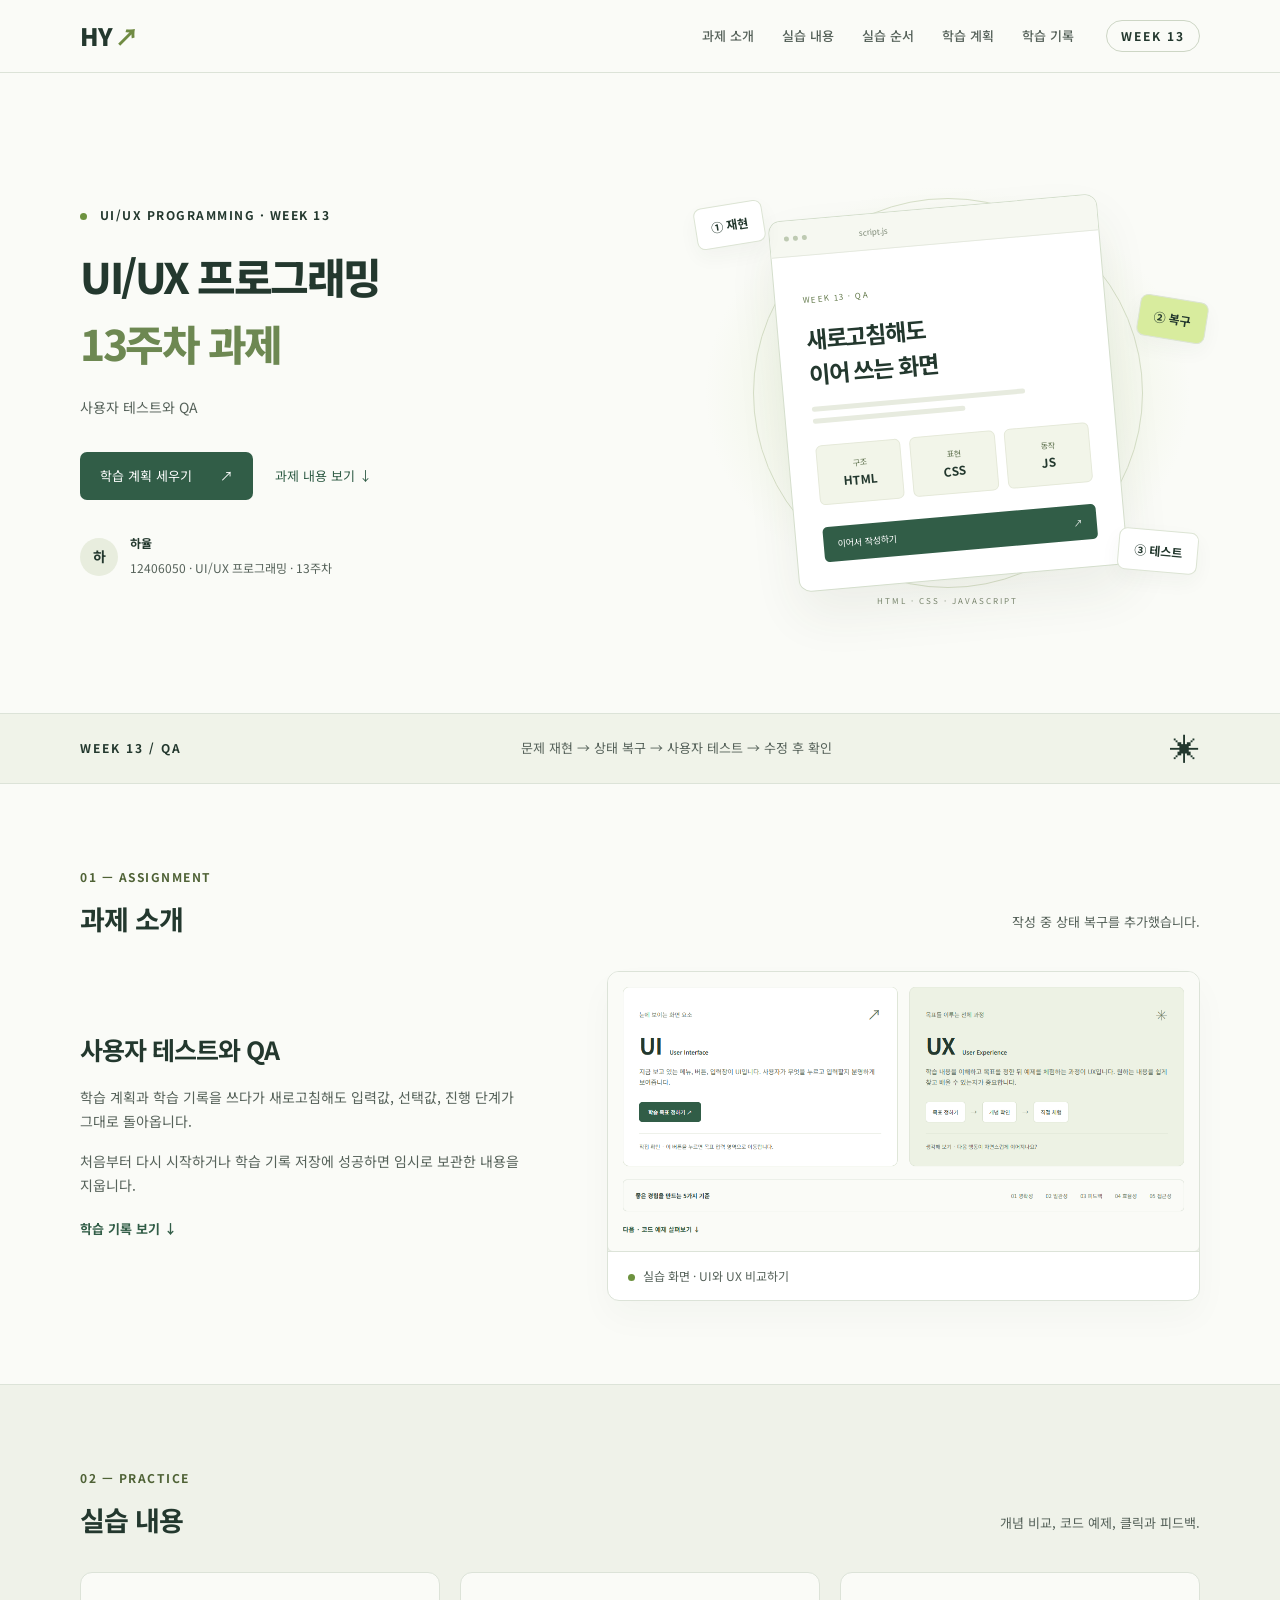
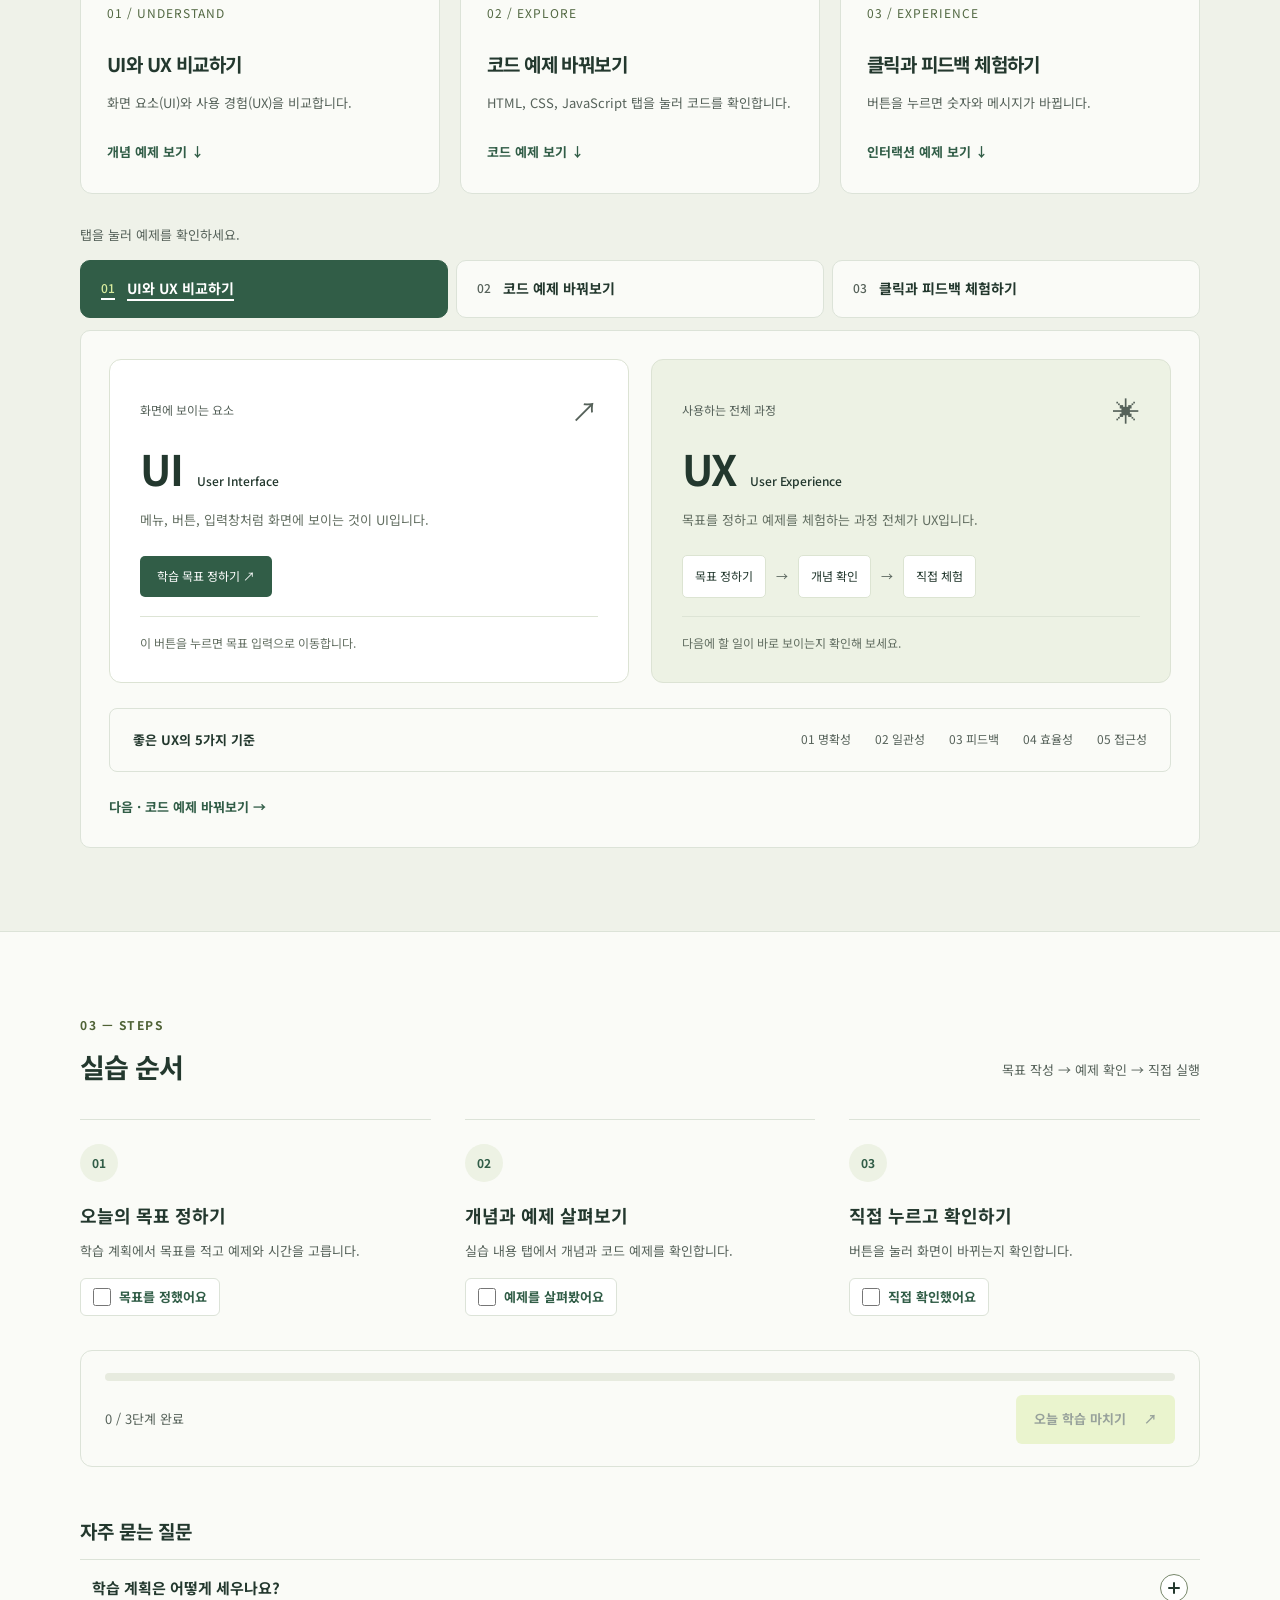
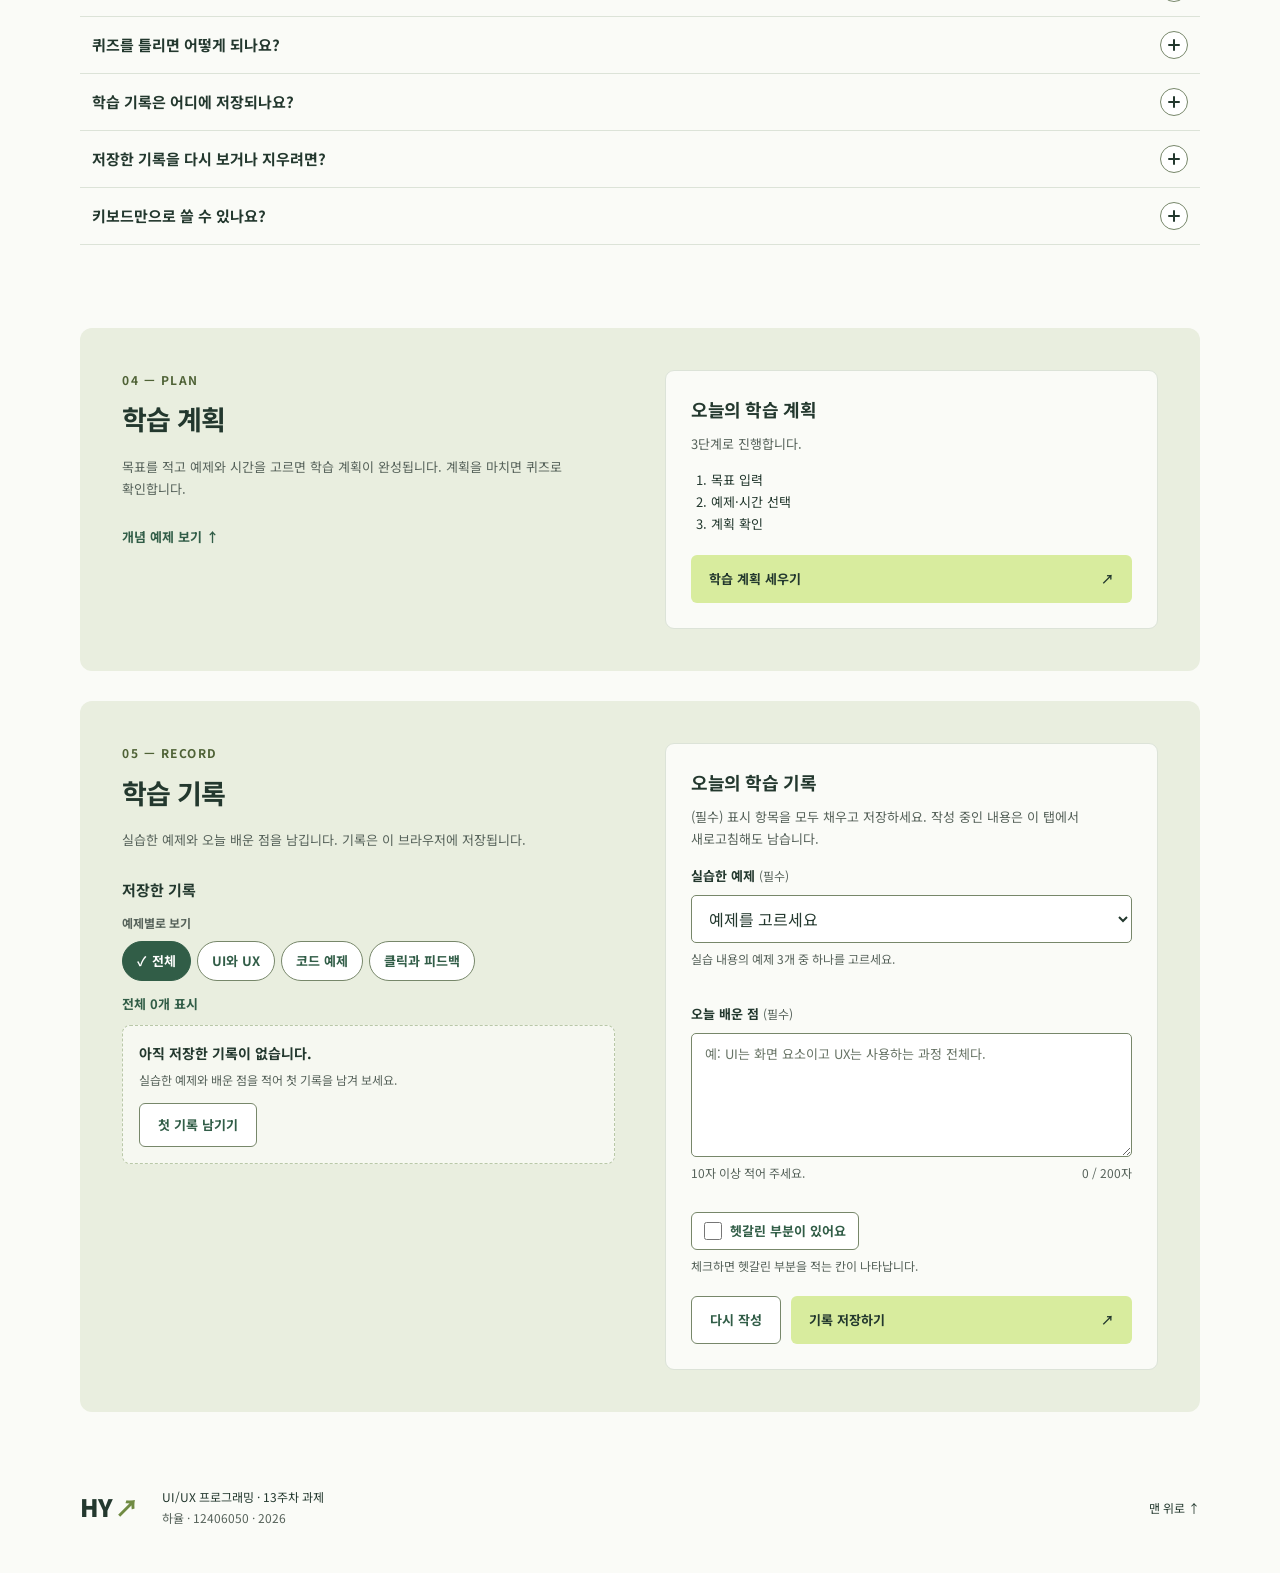
==== commit e5e11609: "feat(week13): 작성 중인 학습 계획과 학습 기록 새로고침 복구 - createDraftStore()로 sessionStorage 임시 보관함을 만들어 두 폼이 함께 사용" ====
--- a/index.html
+++ b/index.html
@@ -3,8 +3,8 @@
 <head>
   <meta charset="UTF-8">
   <meta name="viewport" content="width=device-width, initial-scale=1.0">
-  <meta name="description" content="하율의 UI/UX 프로그래밍 12주차 과제. 학습 기록 상세 창(모달), 자주 묻는 질문(아코디언), 데이터로 만드는 기록 카드를 추가했습니다.">
-  <title>UI/UX 프로그래밍 · 12주차 과제</title>
+  <meta name="description" content="하율의 UI/UX 프로그래밍 13주차 과제. 작성 중인 학습 계획과 학습 기록을 새로고침한 뒤에도 이어 쓸 수 있게 했습니다.">
+  <title>UI/UX 프로그래밍 · 13주차 과제</title>
   <link rel="stylesheet" href="style.css">
 </head>
 <body class="service-page">
@@ -29,6 +29,8 @@
     이미지 대체 텍스트, 기호를 뺀 링크 이름, 본문 바로가기, 초점 표시, 메뉴에 맞춘 탭 제목
     12주차 컴포넌트: 모달(기록 상세·삭제 확인), 아코디언(자주 묻는 질문), 기록 카드(복습 필요·완료)
     공통 버튼 .button + 변형 클래스, 카드는 createRecordCard(), 카드 버튼은 목록 하나에서 data-action으로 처리
+    13주차 상태 복구: 작성 중인 계획(목표·예제·시간·단계)과 기록(예제·배운 점·헷갈린 부분)을 sessionStorage에 임시 보관
+    새로고침하면 불러오고, 처음부터 다시 시작하거나 기록 저장에 성공하면 지움
   -->
   <a class="skip-link" href="#main">본문 바로가기</a>
   <!-- 10주차: 스크롤해도 보이는 상단 메뉴. 768px 이하에서는 메뉴 열기 버튼으로 펼침 -->
@@ -45,7 +47,7 @@
           <li><a href="#record">학습 기록</a></li>
         </ul>
       </nav>
-      <span class="week-label">WEEK 12</span>
+      <span class="week-label">WEEK 13</span>
     </div>
   </header>
 
@@ -53,30 +55,30 @@
   <main id="main" tabindex="-1">
     <section class="hero wrap" id="top" aria-labelledby="hero-title">
       <div class="hero-copy">
-        <p class="eyebrow"><span class="dot"></span> UI/UX PROGRAMMING · WEEK 12</p>
-        <h1 id="hero-title">UI/UX 프로그래밍<span class="hero-tagline">12주차 과제</span></h1>
-        <p class="hero-description">UI 컴포넌트와 반복 가능한 구조</p>
+        <p class="eyebrow"><span class="dot"></span> UI/UX PROGRAMMING · WEEK 13</p>
+        <h1 id="hero-title">UI/UX 프로그래밍<span class="hero-tagline">13주차 과제</span></h1>
+        <p class="hero-description">사용자 테스트와 QA</p>
         <a class="primary-link" href="#start" data-plan-start>학습 계획 세우기 <span aria-hidden="true">↗</span></a>
         <a class="secondary-link" href="#about">과제 내용 보기 <span aria-hidden="true">↓</span></a>
-        <div class="student"><span class="avatar" aria-hidden="true">하</span><div><strong>하율</strong><span>12406050 · UI/UX 프로그래밍 · 12주차</span></div></div>
+        <div class="student"><span class="avatar" aria-hidden="true">하</span><div><strong>하율</strong><span>12406050 · UI/UX 프로그래밍 · 13주차</span></div></div>
       </div>
       <div class="hero-art" aria-hidden="true">
         <div class="orbit orbit-one"></div><div class="orbit orbit-two"></div>
-        <span class="floating-label label-html">① 모달</span>
+        <span class="floating-label label-html">① 재현</span>
         <div class="browser-card">
           <div class="browser-top"><span></span><span></span><span></span><small>script.js</small></div>
-          <div class="browser-body"><span class="mini-tag">WEEK 12 · COMPONENTS</span><p class="art-title">한 번 만들고<br>여러 곳에 쓰는 부품</p><div class="mock-line"></div><div class="mock-line short"></div><div class="mock-cards"><span>구조<br><b>HTML</b></span><span>표현<br><b>CSS</b></span><span>동작<br><b>JS</b></span></div><div class="mock-button">자세히 보기 <span>↗</span></div></div>
-        </div>
-        <span class="floating-label label-css">② 아코디언</span><span class="floating-label label-js">③ 카드</span><span class="art-caption">HTML · CSS · JAVASCRIPT</span>
+          <div class="browser-body"><span class="mini-tag">WEEK 13 · QA</span><p class="art-title">새로고침해도<br>이어 쓰는 화면</p><div class="mock-line"></div><div class="mock-line short"></div><div class="mock-cards"><span>구조<br><b>HTML</b></span><span>표현<br><b>CSS</b></span><span>동작<br><b>JS</b></span></div><div class="mock-button">이어서 작성하기 <span>↗</span></div></div>
+        </div>
+        <span class="floating-label label-css">② 복구</span><span class="floating-label label-js">③ 테스트</span><span class="art-caption">HTML · CSS · JAVASCRIPT</span>
       </div>
     </section>
 
-    <div class="topic-strip"><div class="wrap"><span>WEEK 12 / COMPONENTS</span><p>공통 버튼 → 데이터로 카드 → 모달로 자세히 → 아코디언으로 질문</p><span aria-hidden="true">✳</span></div></div>
+    <div class="topic-strip"><div class="wrap"><span>WEEK 13 / QA</span><p>문제 재현 → 상태 복구 → 사용자 테스트 → 수정 후 확인</p><span aria-hidden="true">✳</span></div></div>
 
     <section class="section wrap" id="about" aria-labelledby="about-title">
-      <div class="section-heading"><div><p class="eyebrow">01 — ASSIGNMENT</p><h2 id="about-title">과제 소개</h2></div><p>재사용 UI 컴포넌트를 추가했습니다.</p></div>
+      <div class="section-heading"><div><p class="eyebrow">01 — ASSIGNMENT</p><h2 id="about-title">과제 소개</h2></div><p>작성 중 상태 복구를 추가했습니다.</p></div>
       <div class="about-layout">
-        <div class="about-copy"><h3>UI 컴포넌트와 반복 가능한 구조</h3><p>저장한 학습 기록은 같은 함수로 카드를 만들고, 자세히 보기를 누르면 상세 창이 열립니다.</p><p>자주 묻는 질문은 아코디언으로 펼치고 접으며, 버튼 모양은 공통 클래스로 맞췄습니다.</p><a class="text-link" href="#record">학습 기록 보기 <span aria-hidden="true">↓</span></a></div>
+        <div class="about-copy"><h3>사용자 테스트와 QA</h3><p>학습 계획과 학습 기록을 쓰다가 새로고침해도 입력값, 선택값, 진행 단계가 그대로 돌아옵니다.</p><p>처음부터 다시 시작하거나 학습 기록 저장에 성공하면 임시로 보관한 내용을 지웁니다.</p><a class="text-link" href="#record">학습 기록 보기 <span aria-hidden="true">↓</span></a></div>
         <figure class="service-preview">
           <img src="assets/images/service.png" alt="UI 카드와 UX 카드를 나란히 비교한 실습 화면. UI는 메뉴, 버튼, 입력창 같은 화면 요소이고, UX는 목표 정하기에서 개념 확인, 직접 체험으로 이어지는 과정입니다. 아래에 좋은 경험의 5가지 기준인 명확성, 일관성, 피드백, 효율성, 접근성이 있습니다." width="1118" height="527" loading="lazy">
           <figcaption><span class="dot" aria-hidden="true"></span>실습 화면 · UI와 UX 비교하기</figcaption>
@@ -164,7 +166,7 @@
           </div>
           <div class="accordion-item">
             <h4 class="accordion-heading"><button class="accordion-button" id="faq-storage-button" type="button" aria-expanded="true" aria-controls="faq-storage"><span>학습 기록은 어디에 저장되나요?</span><span class="accordion-icon" aria-hidden="true"></span></button></h4>
-            <div class="accordion-panel" id="faq-storage" role="region" aria-labelledby="faq-storage-button"><p>지금 쓰는 브라우저에만 저장됩니다. 다른 기기나 다른 브라우저에서는 보이지 않고, 사이트 데이터를 지우면 함께 지워집니다.</p></div>
+            <div class="accordion-panel" id="faq-storage" role="region" aria-labelledby="faq-storage-button"><p>저장한 기록은 지금 쓰는 브라우저에만 저장됩니다. 다른 기기나 다른 브라우저에서는 보이지 않고, 사이트 데이터를 지우면 함께 지워집니다. 아직 저장하지 않은 계획과 기록은 이 탭에만 임시로 보관되어 새로고침해도 남고, 처음부터 다시 시작하거나 기록을 저장하면 지워집니다.</p></div>
           </div>
           <div class="accordion-item">
             <h4 class="accordion-heading"><button class="accordion-button" id="faq-record-button" type="button" aria-expanded="true" aria-controls="faq-record"><span>저장한 기록을 다시 보거나 지우려면?</span><span class="accordion-icon" aria-hidden="true"></span></button></h4>
@@ -182,6 +184,11 @@
       <div class="start-copy"><p class="eyebrow">04 — PLAN</p><h2 id="start-title">학습 계획</h2><p>목표를 적고 예제와 시간을 고르면 학습 계획이 완성됩니다. 계획을 마치면 퀴즈로 확인합니다.</p><a class="text-link" href="#concept">개념 예제 보기 <span aria-hidden="true">↑</span></a></div>
       <!-- 7주차: 학습 계획 흐름. data-step 중 현재 단계만 표시 -->
       <div class="plan-flow" id="plan-flow">
+        <!-- 13주차: 작성 중 상태 안내. 새로고침 뒤 불러오면 '처음부터 다시 세우기'를 함께 표시 -->
+        <div class="draft-notice" id="plan-draft-notice">
+          <p class="draft-status" id="plan-draft-status" role="status" aria-live="polite"></p>
+          <button class="button button-secondary" id="plan-draft-discard" type="button" hidden>처음부터 다시 세우기</button>
+        </div>
         <div class="plan-head" id="plan-head" hidden>
           <p id="plan-progress" role="status" aria-live="polite">1 / 3 · 목표 입력</p>
           <ol class="plan-track" aria-hidden="true"><li>목표 입력</li><li>예제·시간 선택</li><li>계획 확인</li></ol>
@@ -200,7 +207,7 @@
           <div class="goal-label-row"><label for="learning-goal">오늘의 학습 목표 <span>(필수)</span></label><span id="goal-count">0 / 80자</span></div>
           <input type="text" id="learning-goal" name="goal" placeholder="예: UI와 UX의 차이 이해하기" minlength="5" maxlength="80" required aria-describedby="goal-count goal-help goal-feedback">
           <button class="interaction-button" id="goal-submit" type="submit" disabled><span class="button-label">학습 목표 정하기</span> <span class="button-icon" aria-hidden="true">↗</span></button>
-          <p id="goal-help">5~80자로 적어 주세요. 새로고침하면 지워집니다.</p>
+          <p id="goal-help">5~80자로 적어 주세요. 이 탭에서는 새로고침해도 남습니다.</p>
           <p id="goal-feedback" role="status" aria-live="polite"></p>
           <button class="interaction-button" id="goal-next" type="button" hidden><span class="button-label">다음 · 예제 고르기</span> <span class="button-icon" aria-hidden="true">→</span></button>
           <noscript><p>학습 계획은 JavaScript가 켜져 있어야 사용할 수 있습니다.</p></noscript>
@@ -391,7 +398,12 @@
 
       <form class="record-form" id="record-form" action="#record" method="get" aria-busy="false" novalidate>
         <h3 class="plan-title">오늘의 학습 기록</h3>
-        <p class="plan-help">(필수) 표시 항목을 모두 채우고 저장하세요.</p>
+        <p class="plan-help">(필수) 표시 항목을 모두 채우고 저장하세요. 작성 중인 내용은 이 탭에서 새로고침해도 남습니다.</p>
+        <!-- 13주차: 작성 중 상태 안내. 새로고침 뒤 불러오면 '처음부터 다시 쓰기'를 함께 표시 -->
+        <div class="draft-notice" id="record-draft-notice">
+          <p class="draft-status" id="record-draft-status" role="status" aria-live="polite"></p>
+          <button class="button button-secondary" id="record-draft-discard" type="button" hidden>처음부터 다시 쓰기</button>
+        </div>
 
         <div class="record-field" id="record-example-field">
           <label for="record-example">실습한 예제 <span>(필수)</span></label>
@@ -465,7 +477,7 @@
   </main>
 
   <!-- 11주차: 같은 곳으로 가는 로고 링크는 빼고 '맨 위로' 하나만 남김 -->
-  <footer class="wrap footer"><span class="logo service-logo" aria-hidden="true">HY<span>↗</span></span><p>UI/UX 프로그래밍 · 12주차 과제<br><span>하율 · 12406050 · 2026</span></p><a class="back-top" href="#top">맨 위로 <span aria-hidden="true">↑</span></a></footer>
+  <footer class="wrap footer"><span class="logo service-logo" aria-hidden="true">HY<span>↗</span></span><p>UI/UX 프로그래밍 · 13주차 과제<br><span>하율 · 12406050 · 2026</span></p><a class="back-top" href="#top">맨 위로 <span aria-hidden="true">↑</span></a></footer>
 
   <!-- 5주차: body 끝에서 JavaScript 연결 -->
   <script src="script.js"></script>
--- a/style.css
+++ b/style.css
@@ -536,3 +536,18 @@
 @media (prefers-reduced-motion: reduce) {
   .button, .accordion-button, .accordion-icon::before, .accordion-icon::after { transition: none; }
 }
+
+/* 13주차: 임시 보관 안내. 문구가 없으면 자리를 차지하지 않고, 읽기용 영역(role="status")은 남겨 둠 */
+.draft-notice { display: flex; flex-wrap: wrap; align-items: center; justify-content: space-between; gap: 10px 16px; margin-bottom: 18px; padding: 12px 14px; border: 1px solid var(--line); border-radius: var(--radius-md); background-color: #fff; }
+.draft-notice:has(.draft-status:empty) { margin: 0; padding: 0; border: 0; }
+.record-form .draft-notice { margin: 8px 0 4px; }
+.record-form .draft-notice:has(.draft-status:empty) { margin: 0; }
+.draft-status { flex: 1 1 220px; margin: 0; font-size: 13px; font-weight: 700; color: var(--muted); }
+.draft-status:not(:empty)::before { display: inline-grid; place-items: center; width: 16px; height: 16px; margin-right: 6px; border-radius: 50%; color: #fff; font-size: 11px; line-height: 1; vertical-align: -2px; }
+.draft-notice[data-state="restored"] { border-color: #b9c8a8; background-color: #edf2e4; }
+.draft-notice[data-state="restored"] .draft-status { color: var(--green); }
+.draft-notice[data-state="restored"] .draft-status::before { content: '✓'; content: '✓' / ''; background-color: var(--green); }
+.draft-notice[data-state="error"] { border-color: #e7b9b2; background-color: var(--danger-bg); }
+.draft-notice[data-state="error"] .draft-status { color: var(--danger); }
+.draft-notice[data-state="error"] .draft-status::before { content: '!'; content: '!' / ''; background-color: var(--danger); }
+.draft-notice .button { flex: none; }
